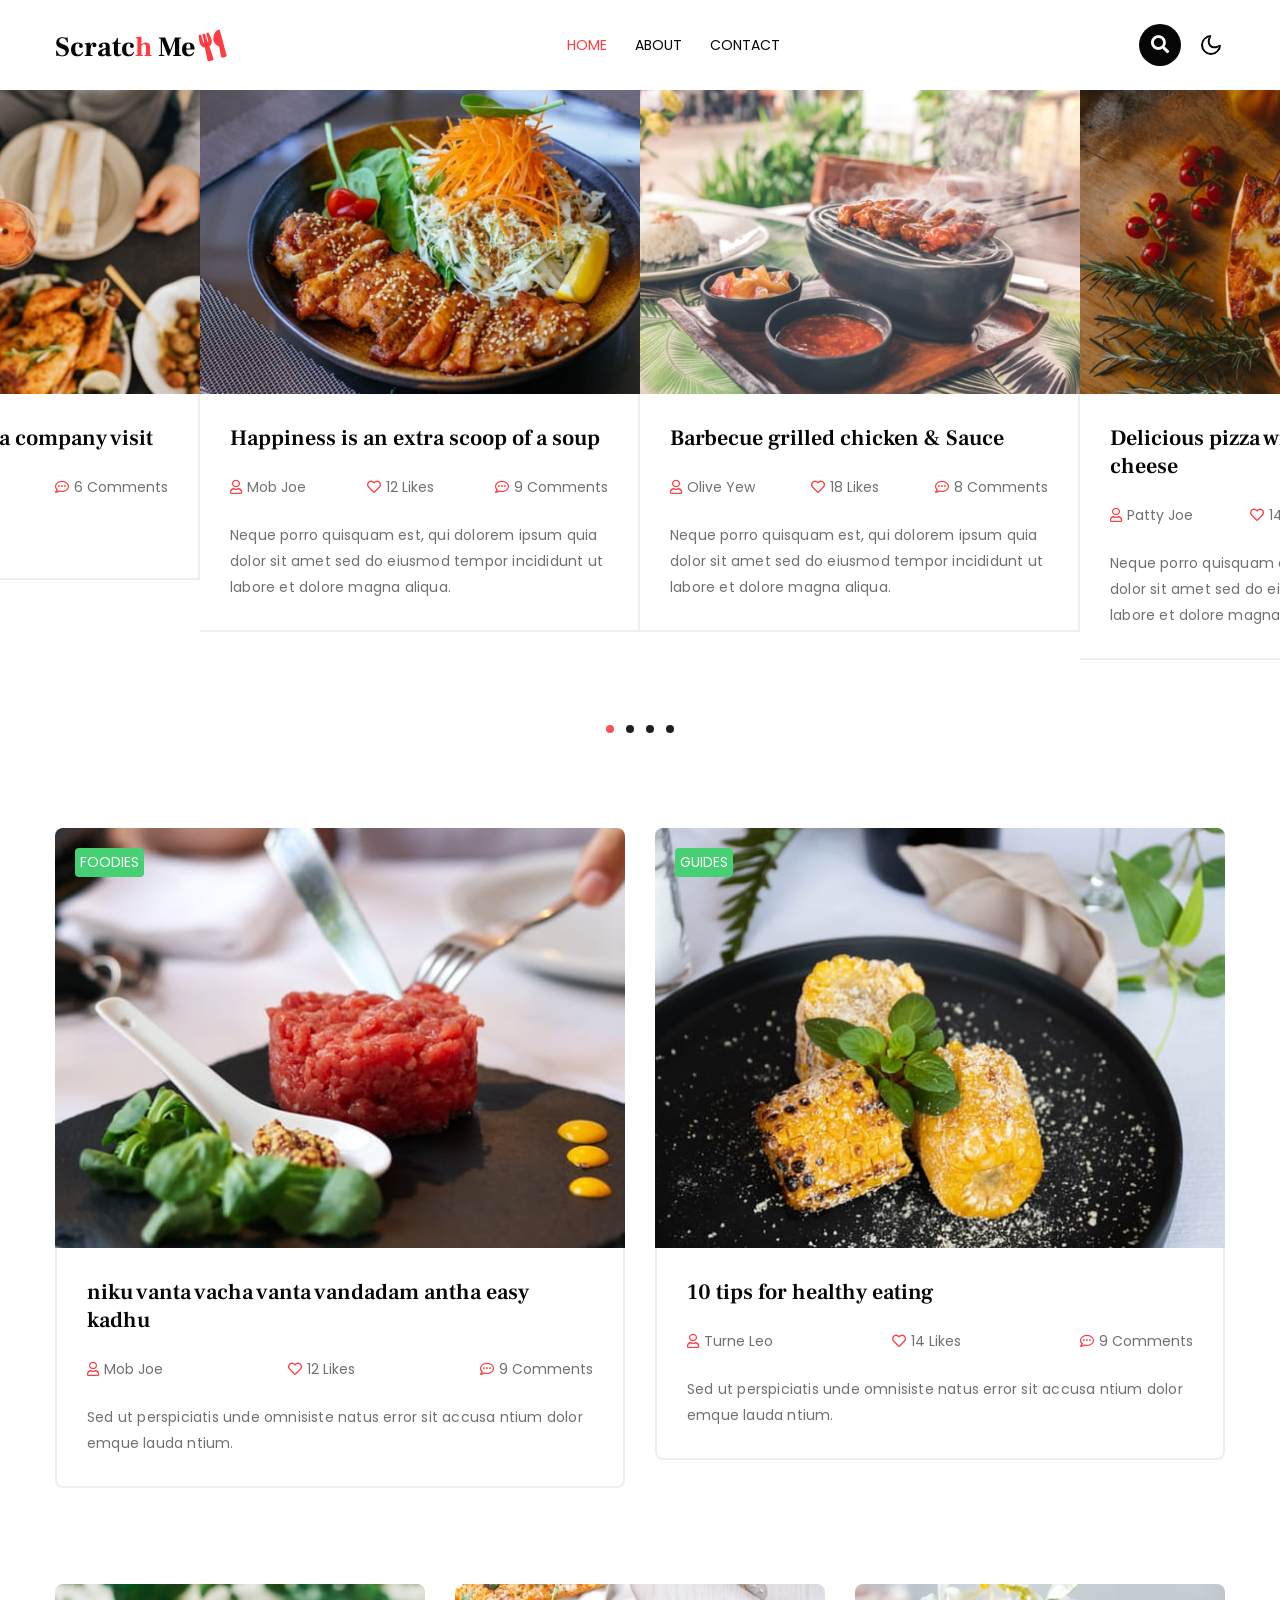
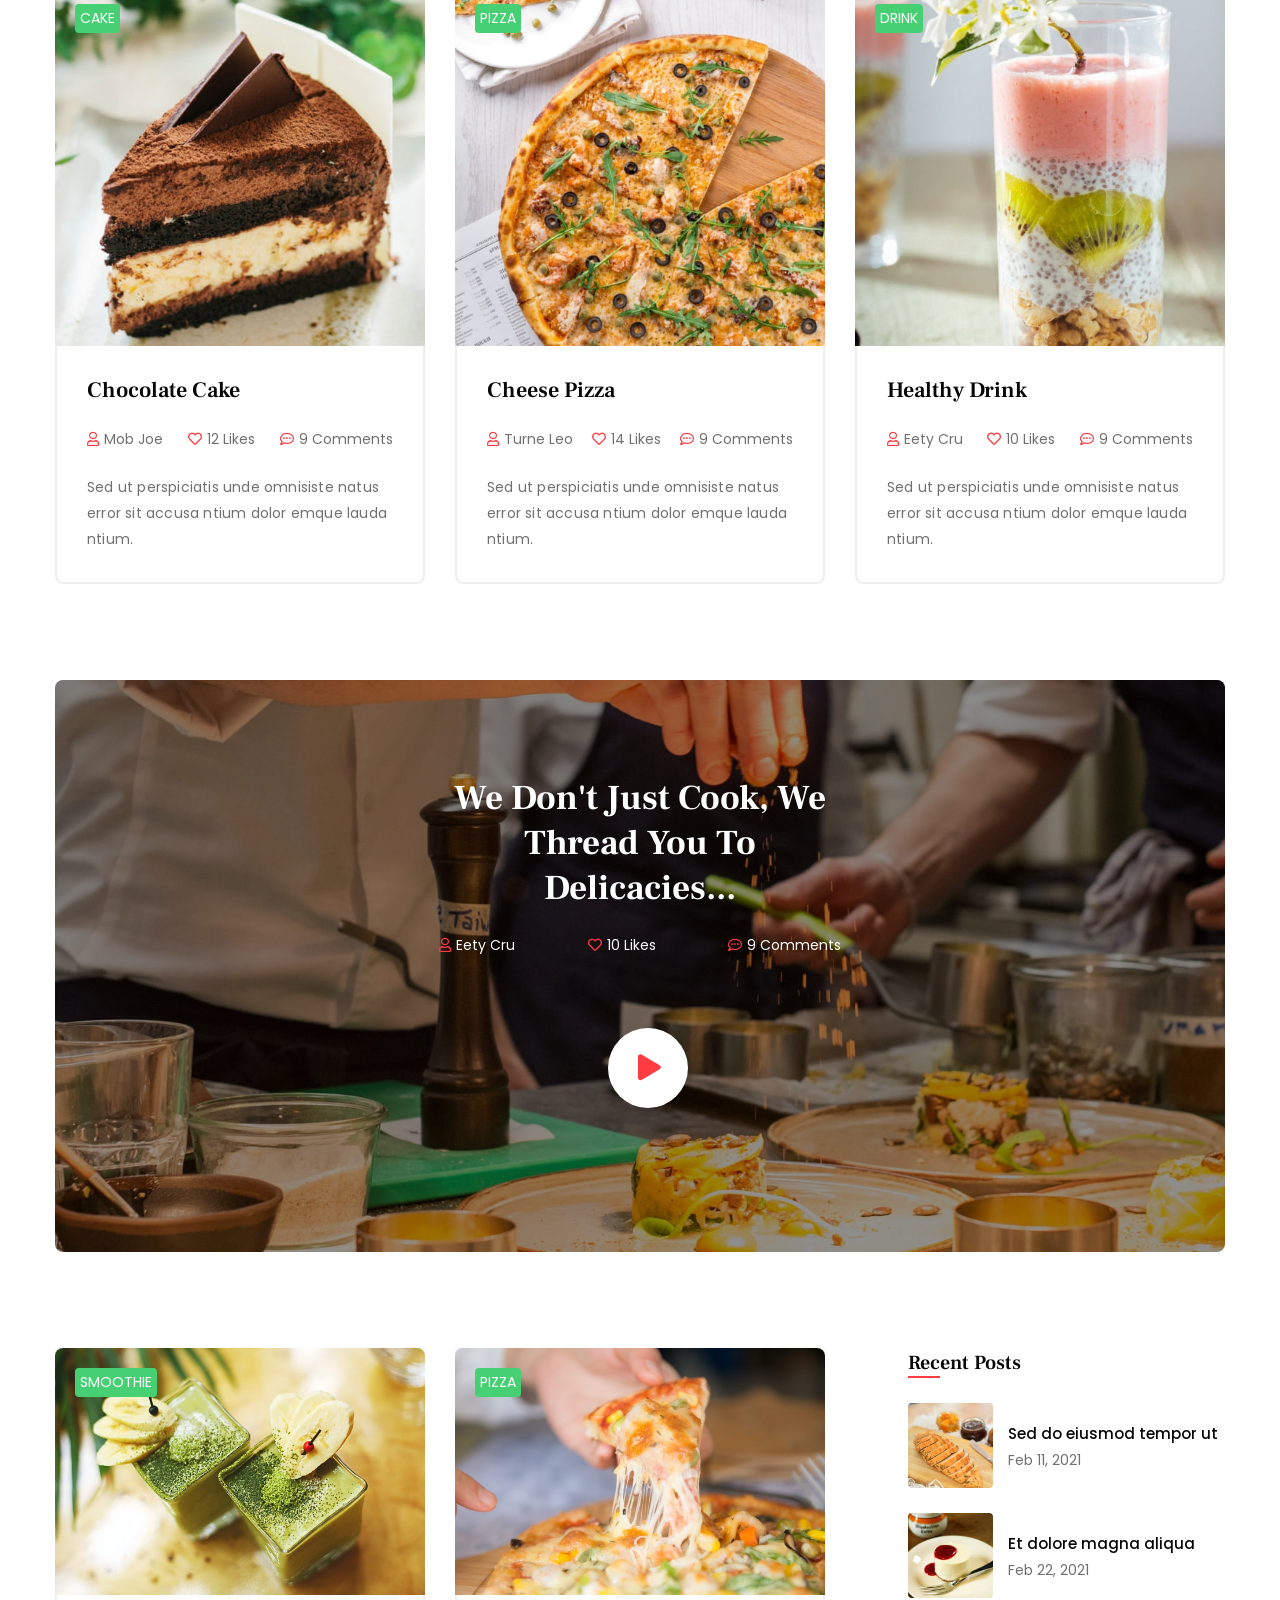
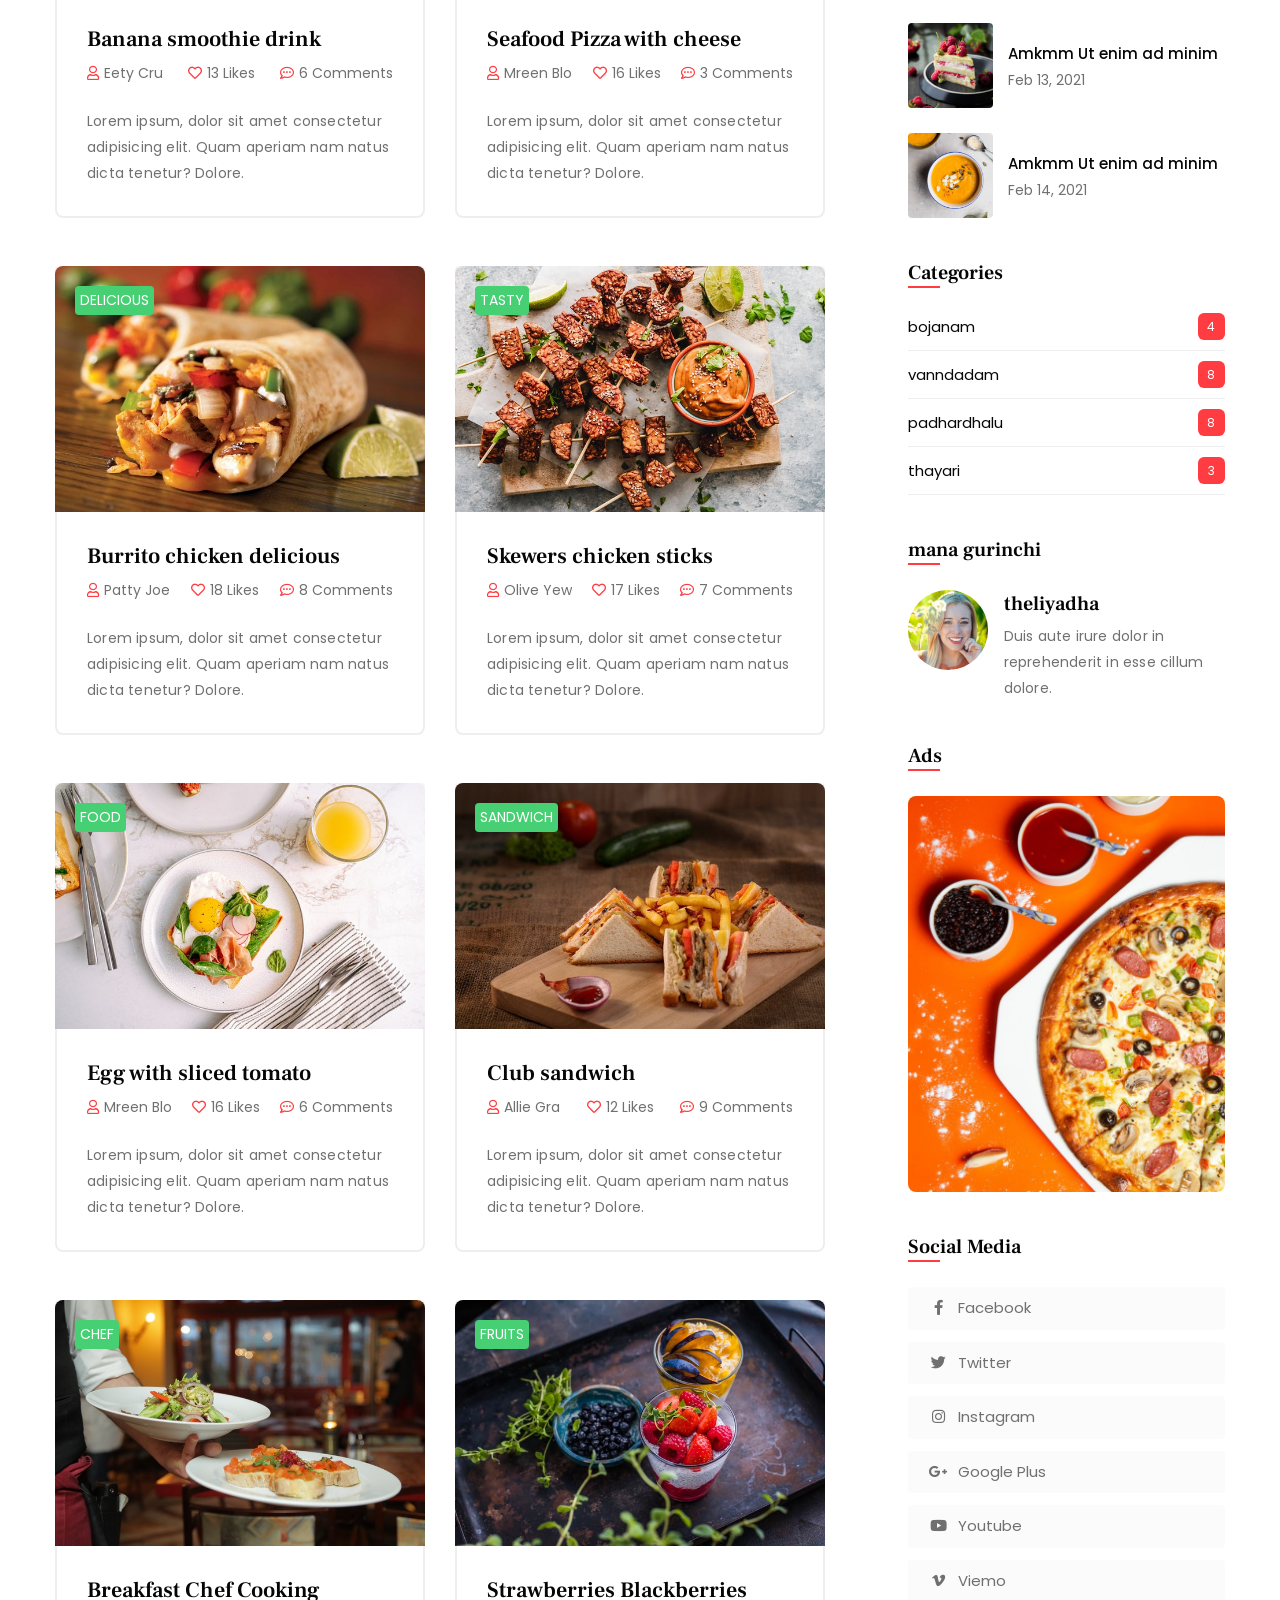
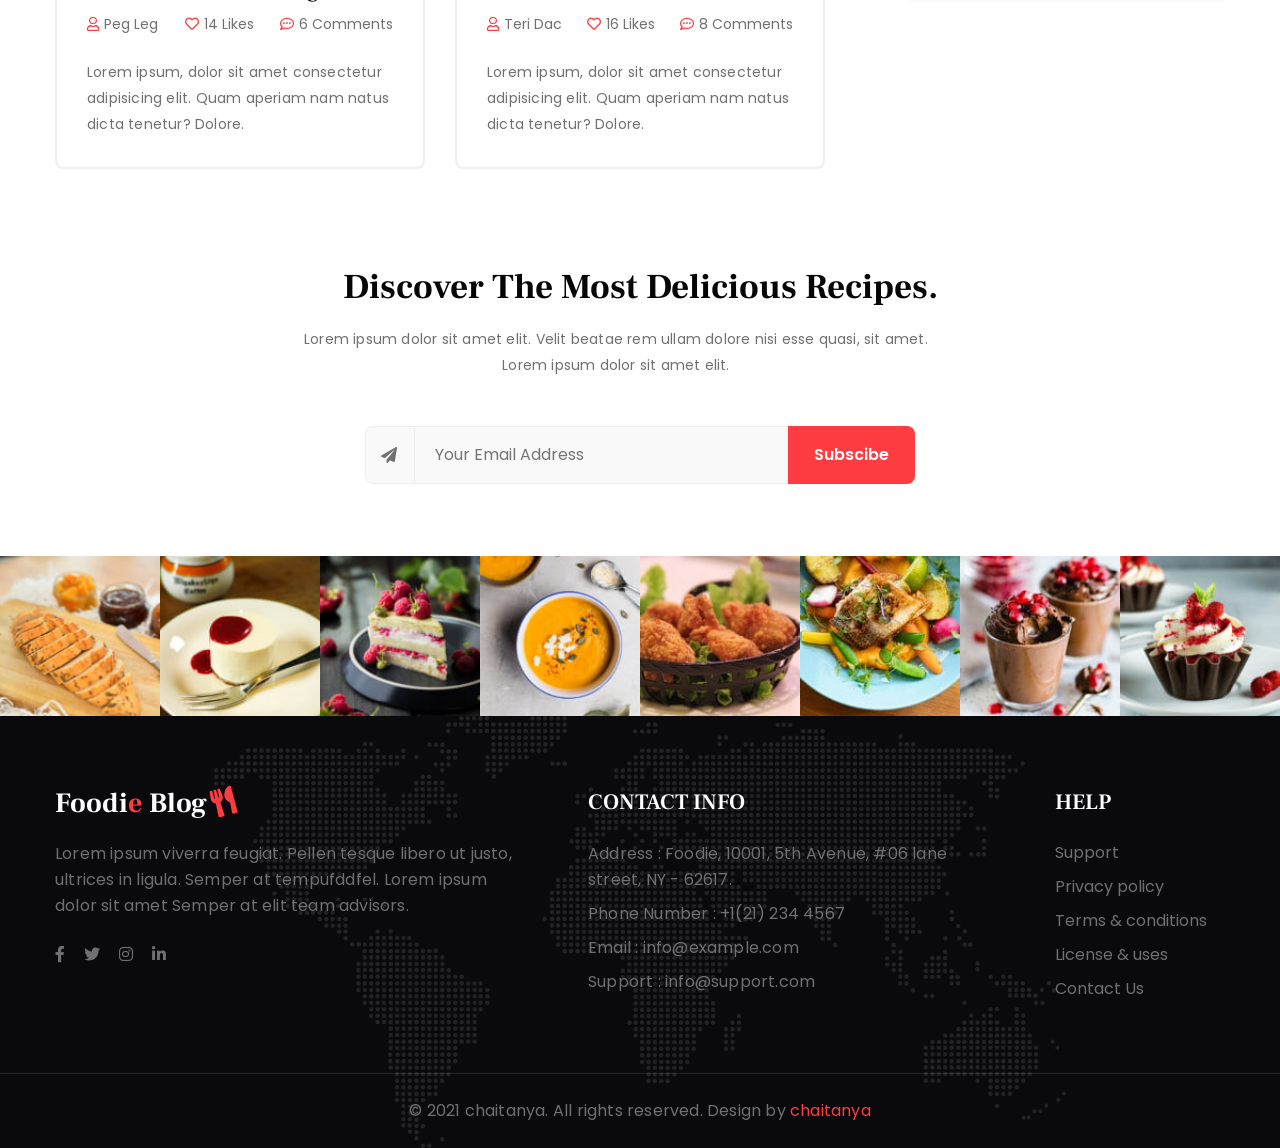
==== Foodie-Blog-Starter/index.html @ c711f354 "commit message" ====
<!doctype html>
<html lang="en">

<head>
    <!-- Required meta tags -->
    <meta charset="utf-8">
    <meta name="viewport" content="width=device-width, initial-scale=1, shrink-to-fit=no">
    <title>Chaitanya</title>
    <!-- google-fonts -->
    <link href="//fonts.googleapis.com/css2?family=Frank+Ruhl+Libre:wght@300;400;500;700;900&display=swap"
        rel="stylesheet">
    <link
        href="//fonts.googleapis.com/css2?family=Poppins:ital,wght@0,100;0,200;0,300;0,400;0,500;0,600;0,700;0,800;0,900;1,100;1,200;1,300;1,400;1,500;1,600;1,700;1,800;1,900&display=swap"
        rel="stylesheet">
    <!-- //google-fonts -->
    <!-- Template CSS Style link -->
    <link rel="stylesheet" href="assets/css/style-starter.css">
</head>

<body>
    <!--header-->
    <header id="site-header" class="fixed-top">
        <div class="container">
            <nav class="navbar navbar-expand-lg stroke">
                <h1>
                    <a class="navbar-brand" href="index.html">
                        Scratc<span>h</span> Me<i class="fas fa-utensils"></i>
                    </a>
                </h1>
                <!-- if logo is image enable this   
    <a class="navbar-brand" href="#index.html">
        <img src="image-path" alt="Your logo" title="Your logo" style="height:35px;" />
    </a> -->
                <button class="navbar-toggler  collapsed bg-gradient" type="button" data-toggle="collapse"
                    data-target="#navbarTogglerDemo02" aria-controls="navbarTogglerDemo02" aria-expanded="false"
                    aria-label="Toggle navigation">
                    <span class="navbar-toggler-icon fa icon-expand fa-bars"></span>
                    <span class="navbar-toggler-icon fa icon-close fa-times"></span>
                </button>

                <div class="collapse navbar-collapse" id="navbarTogglerDemo02">
                    <ul class="navbar-nav mx-lg-auto">
                        <li class="nav-item active">
                            <a class="nav-link" href="index.html">Home <span class="sr-only">(current)</span></a>
                        </li>
                        <li class="nav-item">
                            <a class="nav-link" href="about.html">About</a>
                        </li>
                        <li class="nav-item">
                            <a class="nav-link" href="contact.html">Contact</a>
                        </li>
                    </ul>
                </div>
                <!-- search button -->
                <div class="search-right ml-lg-3">
                    <div class="search-container">
                        <form action="/search" method="get">
                            <input class="search expandright" id="searchright" type="search" name="q"
                                placeholder="Search">
                            <label class="button searchbutton" for="searchright"><i class="fas fa-search"></i></label>
                        </form>
                    </div>
                </div>
                <!-- //search button -->
                <!-- toggle switch for light and dark theme -->
                <div class="cont-ser-position">
                    <nav class="navigation">
                        <div class="theme-switch-wrapper">
                            <label class="theme-switch" for="checkbox">
                                <input type="checkbox" id="checkbox">
                                <div class="mode-container">
                                    <i class="gg-sun"></i>
                                    <i class="gg-moon"></i>
                                </div>
                            </label>
                        </div>
                    </nav>
                </div>
                <!-- //toggle switch for light and dark theme -->
            </nav>
        </div>
    </header>
    <!--//header-->

    <!-- banner blog section -->
    <section class="w3l-banner-blog py-5">
        <div class="w3l-main-blog py-4">
            <div class="owl-blog owl-carousel owl-theme">
                <div class="item">
                    <div class="news-img position-relative">
                        <a href="blog-single.html"><img src="assets/images/banner-blog1.jpg" class="img-fluid img-responsive"
                                alt="news image"></a>
                        <div class="title-wrap">
                            <h4 class="title"><a href="blog-single.html">Happiness is an extra scoop of a soup</a></h4>
                            <ul class="admin-list mt-2 mb-4">
                                <li><a href="#blog"><i class="far fa-user"></i>Mob Joe
                                    </a></li>
                                <li><a href="#blog"><i class="far fa-heart"></i>12 Likes</a></li>
                                <li><a href="#blog"><i class="far fa-comment-dots"></i>9 Comments</a>
                                </li>
                            </ul>
                            <p>Neque porro quisquam est, qui dolorem ipsum quia dolor sit amet sed do eiusmod tempor
                                incididunt ut labore et dolore magna aliqua.</p>
                        </div>
                    </div>
                </div>
                <div class="item">
                    <div class="news-img">
                        <a href="blog-single.html"><img src="assets/images/banner-blog2.jpg" class="img-fluid img-responsive"
                                alt="news image"></a>
                        <div class="title-wrap">
                            <h4 class="title"><a href="blog-single.html">Barbecue grilled chicken & Sauce</a></h4>
                            <ul class="admin-list mt-2 mb-4">
                                <li><a href="#blog"><i class="far fa-user"></i>Olive Yew
                                    </a></li>
                                <li><a href="#blog"><i class="far fa-heart"></i>18 Likes</a></li>
                                <li><a href="#blog"><i class="far fa-comment-dots"></i>8 Comments</a>
                                </li>
                            </ul>
                            <p>Neque porro quisquam est, qui dolorem ipsum quia dolor sit amet sed do eiusmod tempor
                                incididunt ut labore et dolore magna aliqua.</p>
                        </div>
                    </div>
                </div>
                <div class="item">
                    <div class="news-img">
                        <a href="blog-single.html"><img src="assets/images/banner-blog3.jpg" class="img-fluid img-responsive"
                                alt="news image"></a>
                        <div class="title-wrap">
                            <h4 class="title"><a href="blog-single.html">Delicious pizza with mozzarella cheese</a></h4>
                            <ul class="admin-list mt-2 mb-4">
                                <li><a href="#blog"><i class="far fa-user"></i>Patty Joe
                                    </a></li>
                                <li><a href="#blog"><i class="far fa-heart"></i>14 Likes</a></li>
                                <li><a href="#blog"><i class="far fa-comment-dots"></i>5 Comments</a>
                                </li>
                            </ul>
                            <p>Neque porro quisquam est, qui dolorem ipsum quia dolor sit amet sed do eiusmod tempor
                                incididunt ut labore et dolore magna aliqua.</p>
                        </div>
                    </div>
                </div>
                <div class="item">
                    <div class="news-img">
                        <a href="blog-single.html"><img src="assets/images/banner-blog6.jpg" class="img-fluid img-responsive"
                                alt="news image"></a>
                        <div class="title-wrap">
                            <h4 class="title"><a href="blog-single.html">How to make a quick and easy breakfast?</a></h4>
                            <ul class="admin-list mt-2 mb-4">
                                <li><a href="#blog"><i class="far fa-user"></i>Mreen Blo
                                    </a></li>
                                <li><a href="#blog"><i class="far fa-heart"></i>13 Likes</a></li>
                                <li><a href="#blog"><i class="far fa-comment-dots"></i>6 Comments</a>
                                </li>
                            </ul>
                            <p>Neque porro quisquam est, qui dolorem ipsum quia dolor sit amet sed do eiusmod tempor
                                incididunt ut labore et dolore magna aliqua.</p>
                        </div>
                    </div>
                </div>
                <div class="item">
                    <div class="news-img">
                        <a href="blog-single.html"><img src="assets/images/banner-blog5.jpg" class="img-fluid img-responsive"
                                alt="news image"></a>
                        <div class="title-wrap">
                            <h4 class="title"><a href="blog-single.html">Breakfast with Bun & White cream</a></h4>
                            <ul class="admin-list mt-2 mb-4">
                                <li><a href="#blog"><i class="far fa-user"></i>Allie Gra
                                    </a></li>
                                <li><a href="#blog"><i class="far fa-heart"></i>14 Likes</a></li>
                                <li><a href="#blog"><i class="far fa-comment-dots"></i>7 Comments</a>
                                </li>
                            </ul>
                            <p>Neque porro quisquam est, qui dolorem ipsum quia dolor sit amet sed do eiusmod tempor
                                incididunt ut labore et dolore magna aliqua.</p>
                        </div>
                    </div>
                </div>
                <div class="item">
                    <div class="news-img">
                        <a href="blog-single.html"><img src="assets/images/banner-blog8.jpg" class="img-fluid img-responsive"
                                alt="news image"></a>
                        <div class="title-wrap">
                            <h4 class="title"><a href="blog-single.html">12 must-eat breakfast egg sandwiches</a></h4>
                            <ul class="admin-list mt-2 mb-4">
                                <li><a href="#blog"><i class="far fa-user"></i>Peg Leg
                                    </a></li>
                                <li><a href="#blog"><i class="far fa-heart"></i>16 Likes</a></li>
                                <li><a href="#blog"><i class="far fa-comment-dots"></i>8 Comments</a>
                                </li>
                            </ul>
                            <p>this is the fanntastic from eluru</p>
                        </div>
                    </div>
                </div>
                <div class="item">
                    <div class="news-img">
                        <a href="blog-single.html"><img src="assets/images/banner-blog4.jpg" class="img-fluid img-responsive"
                                alt="news image"></a>
                        <div class="title-wrap">
                            <h4 class="title"><a href="blog-single.html">The plate of rice & cooked meat</a></h4>
                            <ul class="admin-list mt-2 mb-4">
                                <li><a href="#blog"><i class="far fa-user"></i>Teri Dac
                                    </a></li>
                                <li><a href="#blog"><i class="far fa-heart"></i>14 Likes</a></li>
                                <li><a href="#blog"><i class="far fa-comment-dots"></i>4 Comments</a>
                                </li>
                            </ul>
                            <p>his is the fanntastic from eluru brathikey vunava ra</p>
                        </div>
                    </div>
                </div>
                <div class="item">
                    <div class="news-img">
                        <a href="blog-single.html"><img src="assets/images/banner-blog7.jpg" class="img-fluid img-responsive"
                                alt="news image"></a>
                        <div class="title-wrap">
                            <h4 class="title"><a href="blog-single.html">Best foods to take for a company visit</a></h4>
                            <ul class="admin-list mt-2 mb-4">
                                <li><a href="#blog"><i class="far fa-user"></i>Aida Bue
                                    </a></li>
                                <li><a href="#blog"><i class="far fa-heart"></i>10 Likes</a></li>
                                <li><a href="#blog"><i class="far fa-comment-dots"></i>6 Comments</a>
                                </li>
                            </ul>
                            <p>naku doubtey</p>
                        </div>
                    </div>
                </div>
            </div>
        </div>
    </section>
    <!-- //banner blog section -->

    <!-- 2 col section -->
    <section class="w3l-blog-sec py-5">
        <div class="container py-md-5 py-4">
            <div class="row justify-content-center">
                <div class="col-md-6">
                    <div class="blog-info">
                        <div class="position-relative">
                            <a href="#blog">
                                <img class="img-fluid" src="assets/images/banner-b1.jpg" alt="blog-image">
                            </a>
                            <a href="blog-single.html" class="category-style">Foodies</a>
                        </div>
                        <div class="title-wrap title-wrap-2">
                            <h4 class="title"><a href="#blog">niku vanta vacha vanta vandadam antha easy kadhu</a></h4>
                            <ul class="admin-list mt-2 mb-4">
                                <li><a href="#blog"><i class="far fa-user"></i>Mob Joe
                                    </a></li>
                                <li><a href="#blog"><i class="far fa-heart"></i>12 Likes</a></li>
                                <li><a href="#blog"><i class="far fa-comment-dots"></i>9 Comments</a>
                                </li>
                            </ul>
                            <p>Sed ut perspiciatis unde omnisiste natus error sit accusa ntium dolor emque
                                lauda ntium.</p>
                        </div>
                    </div>
                </div>
                <div class="col-md-6 mt-md-0 mt-4">
                    <div class="blog-info">
                        <div class="position-relative">
                            <a href="#blog">
                                <img class="img-fluid" src="assets/images/banner-b2.jpg" alt="blog-image">
                            </a>
                            <a href="blog-single.html" class="category-style">Guides</a>
                        </div>
                        <div class="title-wrap title-wrap-2">
                            <h4 class="title"><a href="#blog">10 tips for healthy eating</a></h4>
                            <ul class="admin-list mt-2 mb-4">
                                <li><a href="#blog"><i class="far fa-user"></i>Turne Leo
                                    </a></li>
                                <li><a href="#blog"><i class="far fa-heart"></i>14 Likes</a></li>
                                <li><a href="#blog"><i class="far fa-comment-dots"></i>9 Comments</a>
                                </li>
                            </ul>
                            <p>Sed ut perspiciatis unde omnisiste natus error sit accusa ntium dolor emque
                                lauda ntium.</p>
                        </div>
                    </div>
                </div>
            </div>
        </div>
    </section>
    <!-- //2 col section -->

    <!-- 3 col section -->
    <section class="w3l-blog-sec">
        <div class="container">
            <div class="row justify-content-center">
                <div class="col-xl-4 col-md-6">
                    <div class="blog-info">
                        <div class="position-relative">
                            <a href="#blog">
                                <img class="img-fluid" src="assets/images/banner-bo1.jpg" alt="blog-image">
                            </a>
                            <a href="blog-single.html" class="category-style">Cake</a>
                        </div>
                        <div class="title-wrap title-wrap-2">
                            <h4 class="title"><a href="#blog">Chocolate Cake</a></h4>
                            <ul class="admin-list mt-2 mb-4">
                                <li><a href="#blog"><i class="far fa-user"></i>Mob Joe
                                    </a></li>
                                <li><a href="#blog"><i class="far fa-heart"></i>12 Likes</a></li>
                                <li><a href="#blog"><i class="far fa-comment-dots"></i>9 Comments</a>
                                </li>
                            </ul>
                            <p>Sed ut perspiciatis unde omnisiste natus error sit accusa ntium dolor emque
                                lauda ntium.</p>
                        </div>
                    </div>
                </div>
                <div class="col-xl-4 col-md-6 mt-md-0 mt-4">
                    <div class="blog-info">
                        <div class="position-relative">
                            <a href="#blog">
                                <img class="img-fluid" src="assets/images/banner-bo2.jpg" alt="blog-image">
                            </a>
                            <a href="blog-single.html" class="category-style">Pizza</a>
                        </div>
                        <div class="title-wrap title-wrap-2">
                            <h4 class="title"><a href="#blog">Cheese Pizza</a></h4>
                            <ul class="admin-list mt-2 mb-4">
                                <li><a href="#blog"><i class="far fa-user"></i>Turne Leo
                                    </a></li>
                                <li><a href="#blog"><i class="far fa-heart"></i>14 Likes</a></li>
                                <li><a href="#blog"><i class="far fa-comment-dots"></i>9 Comments</a>
                                </li>
                            </ul>
                            <p>Sed ut perspiciatis unde omnisiste natus error sit accusa ntium dolor emque
                                lauda ntium.</p>
                        </div>
                    </div>
                </div>
                <div class="col-xl-4 col-md-6 mt-xl-0 mt-lg-5 mt-4">
                    <div class="blog-info">
                        <div class="position-relative">
                            <a href="#blog">
                                <img class="img-fluid" src="assets/images/banner-bo3.jpg" alt="blog-image">
                            </a>
                            <a href="blog-single.html" class="category-style">Drink</a>
                        </div>
                        <div class="title-wrap title-wrap-2">
                            <h4 class="title"><a href="#blog">Healthy Drink</a> </h4>
                            <ul class="admin-list mt-2 mb-4">
                                <li><a href="#blog"><i class="far fa-user"></i>Eety Cru
                                    </a></li>
                                <li><a href="#blog"><i class="far fa-heart"></i>10 Likes</a></li>
                                <li><a href="#blog"><i class="far fa-comment-dots"></i>9 Comments</a>
                                </li>
                            </ul>
                            <p>Sed ut perspiciatis unde omnisiste natus error sit accusa ntium dolor emque
                                lauda ntium.</p>
                        </div>
                    </div>
                </div>
            </div>
        </div>
    </section>
    <!-- //3 col section -->

    <!-- bg with video icon -->
    <section class="w3l-covers-14 pt-5">
        <div class="container pt-md-5 pt-4">
            <div class="blog-play-w3 text-center py-5">
                <div class="mx-auto py-5 px-4" style="max-width:450px;">
                    <h3 class="title-style text-white">We don't just cook, we thread you to delicacies...</h3>
                    <ul class="admin-list mt-4 mb-4">
                        <li><a href="#blog" class="text-white"><i class="far fa-user"></i>Eety Cru
                            </a></li>
                        <li><a href="#blog" class="text-white"><i class="far fa-heart"></i>10 Likes</a></li>
                        <li><a href="#blog" class="text-white"><i class="far fa-comment-dots"></i>9
                                Comments</a>
                        </li>
                    </ul>
                    <div class="video-section mt-5 pt-4 pb-5">
                        <!--//video-->
                        <a href="#small-dialog" class="popup-with-zoom-anim play-view text-center pl-3">
                            <span class="video-play-icon">
                                <span class="fas fa-play"></span>
                            </span>
                        </a>
                        <!-- dialog itself, mfp-hide class is required to make dialog hidden -->
                        <div id="small-dialog" class="zoom-anim-dialog mfp-hide">
                            <iframe src="https://player.vimeo.com/video/192089758" frameborder="0"
                                allow="autoplay; fullscreen" allowfullscreen></iframe>
                        </div>
                        <!--//video-->
                    </div>
                </div>
            </div>
        </div>
    </section>
    <!-- //bg with video icon -->

    <!-- blog page -->
    <section class="w3l-text-11 py-5">
        <div class="container py-md-5 py-4">
            <div class="row">
                <div class="col-lg-8 text11-content">
                    <div class="row">
                        <div class="col-sm-6 card">
                            <div class="card-header p-0 position-relative border-0">
                                <a href="#blog">
                                    <img class="card-img-bottom d-block radius-image" src="assets/images/blog1.jpg"
                                        alt="Card image cap">
                                </a>
                                <a href="blog-single.html" class="category-style">Smoothie</a>
                            </div>
                            <div class="title-wrap title-wrap-2">
                                <h4 class="title"><a href="#blog">Banana smoothie drink</a></h4>
                                <ul class="admin-list mt-2 mb-4">
                                    <li><a href="#blog"><i class="far fa-user"></i>Eety Cru
                                        </a></li>
                                    <li><a href="#blog"><i class="far fa-heart"></i>13 Likes</a></li>
                                    <li><a href="#blog"><i class="far fa-comment-dots"></i>6 Comments</a>
                                    </li>
                                </ul>
                                <p>Lorem ipsum, dolor sit amet consectetur adipisicing elit. Quam aperiam nam natus
                                    dicta tenetur? Dolore.
                                </p>
                            </div>
                        </div>
                        <div class="col-sm-6 card mt-sm-0 mt-4">
                            <div class="card-header p-0 position-relative border-0">
                                <a href="#blog">
                                    <img class="card-img-bottom d-block radius-image" src="assets/images/blog2.jpg"
                                        alt="Card image cap">
                                </a>
                                <a href="blog-single.html" class="category-style">Pizza</a>
                            </div>
                            <div class="title-wrap title-wrap-2">
                                <h4 class="title"><a href="#blog">Seafood Pizza with cheese</a></h4>
                                <ul class="admin-list mt-2 mb-4">
                                    <li><a href="#blog"><i class="far fa-user"></i>Mreen Blo
                                        </a></li>
                                    <li><a href="#blog"><i class="far fa-heart"></i>16 Likes</a></li>
                                    <li><a href="#blog"><i class="far fa-comment-dots"></i>3 Comments</a>
                                    </li>
                                </ul>
                                <p>Lorem ipsum, dolor sit amet consectetur adipisicing elit. Quam aperiam nam natus
                                    dicta tenetur? Dolore.
                                </p>
                            </div>
                        </div>
                        <div class="col-sm-6 card mt-lg-5 mt-4">
                            <div class="card-header p-0 position-relative border-0">
                                <a href="#blog">
                                    <img class="card-img-bottom d-block radius-image" src="assets/images/blog3.jpg"
                                        alt="Card image cap">
                                </a>
                                <a href="blog-single.html" class="category-style">Delicious</a>
                            </div>
                            <div class="title-wrap title-wrap-2">
                                <h4 class="title"><a href="#blog">Burrito chicken delicious </a></h4>
                                <ul class="admin-list mt-2 mb-4">
                                    <li><a href="#blog"><i class="far fa-user"></i>Patty Joe
                                        </a></li>
                                    <li><a href="#blog"><i class="far fa-heart"></i>18 Likes</a></li>
                                    <li><a href="#blog"><i class="far fa-comment-dots"></i>8 Comments</a>
                                    </li>
                                </ul>
                                <p>Lorem ipsum, dolor sit amet consectetur adipisicing elit. Quam aperiam nam natus
                                    dicta tenetur? Dolore.
                                </p>
                            </div>
                        </div>
                        <div class="col-sm-6 card mt-lg-5 mt-4">
                            <div class="card-header p-0 position-relative border-0">
                                <a href="#blog">
                                    <img class="card-img-bottom d-block radius-image" src="assets/images/blog4.jpg"
                                        alt="Card image cap">
                                </a>
                                <a href="blog-single.html" class="category-style">Tasty</a>
                            </div>
                            <div class="title-wrap title-wrap-2">
                                <h4 class="title"><a href="#blog">Skewers chicken sticks</a></h4>
                                <ul class="admin-list mt-2 mb-4">
                                    <li><a href="#blog"><i class="far fa-user"></i>Olive Yew
                                        </a></li>
                                    <li><a href="#blog"><i class="far fa-heart"></i>17 Likes</a></li>
                                    <li><a href="#blog"><i class="far fa-comment-dots"></i>7 Comments</a>
                                    </li>
                                </ul>
                                <p>Lorem ipsum, dolor sit amet consectetur adipisicing elit. Quam aperiam nam natus
                                    dicta tenetur? Dolore.
                                </p>
                            </div>
                        </div>
                        <div class="col-sm-6 card mt-lg-5 mt-4">
                            <div class="card-header p-0 position-relative border-0">
                                <a href="#blog">
                                    <img class="card-img-bottom d-block radius-image" src="assets/images/blog5.jpg"
                                        alt="Card image cap">
                                </a>
                                <a href="blog-single.html" class="category-style">Food</a>
                            </div>
                            <div class="title-wrap title-wrap-2">
                                <h4 class="title"><a href="#blog">Egg with sliced tomato</a></h4>
                                <ul class="admin-list mt-2 mb-4">
                                    <li><a href="#blog"><i class="far fa-user"></i>Mreen Blo
                                        </a></li>
                                    <li><a href="#blog"><i class="far fa-heart"></i>16 Likes</a></li>
                                    <li><a href="#blog"><i class="far fa-comment-dots"></i>6 Comments</a>
                                    </li>
                                </ul>
                                <p>Lorem ipsum, dolor sit amet consectetur adipisicing elit. Quam aperiam nam natus
                                    dicta tenetur? Dolore.
                                </p>
                            </div>
                        </div>
                        <div class="col-sm-6 card mt-lg-5 mt-4">
                            <div class="card-header p-0 position-relative border-0">
                                <a href="#blog">
                                    <img class="card-img-bottom d-block radius-image" src="assets/images/blog6.jpg"
                                        alt="Card image cap">
                                </a>
                                <a href="blog-single.html" class="category-style">Sandwich</a>
                            </div>
                            <div class="title-wrap title-wrap-2">
                                <h4 class="title"><a href="#blog">Club sandwich </a></h4>
                                <ul class="admin-list mt-2 mb-4">
                                    <li><a href="#blog"><i class="far fa-user"></i>Allie Gra
                                        </a></li>
                                    <li><a href="#blog"><i class="far fa-heart"></i>12 Likes</a></li>
                                    <li><a href="#blog"><i class="far fa-comment-dots"></i>9 Comments</a>
                                    </li>
                                </ul>
                                <p>Lorem ipsum, dolor sit amet consectetur adipisicing elit. Quam aperiam nam natus
                                    dicta tenetur? Dolore.
                                </p>
                            </div>
                        </div>
                        <div class="col-sm-6 card mt-lg-5 mt-4">
                            <div class="card-header p-0 position-relative border-0">
                                <a href="#blog">
                                    <img class="card-img-bottom d-block radius-image" src="assets/images/blog7.jpg"
                                        alt="Card image cap">
                                </a>
                                <a href="blog-single.html" class="category-style">Chef</a>
                            </div>
                            <div class="title-wrap title-wrap-2">
                                <h4 class="title"><a href="#blog">Breakfast Chef Cooking</a></h4>
                                <ul class="admin-list mt-2 mb-4">
                                    <li><a href="#blog"><i class="far fa-user"></i>Peg Leg
                                        </a></li>
                                    <li><a href="#blog"><i class="far fa-heart"></i>14 Likes</a></li>
                                    <li><a href="#blog"><i class="far fa-comment-dots"></i>6 Comments</a>
                                    </li>
                                </ul>
                                <p>Lorem ipsum, dolor sit amet consectetur adipisicing elit. Quam aperiam nam natus
                                    dicta tenetur? Dolore.
                                </p>
                            </div>
                        </div>
                        <div class="col-sm-6 card mt-lg-5 mt-4">
                            <div class="card-header p-0 position-relative border-0">
                                <a href="#blog">
                                    <img class="card-img-bottom d-block radius-image" src="assets/images/blog8.jpg"
                                        alt="Card image cap">
                                </a>
                                <a href="blog-single.html" class="category-style">Fruits</a>
                            </div>
                            <div class="title-wrap title-wrap-2">
                                <h4 class="title"><a href="#blog">Strawberries Blackberries</a></h4>
                                <ul class="admin-list mt-2 mb-4">
                                    <li><a href="#blog"><i class="far fa-user"></i>Teri Dac
                                        </a></li>
                                    <li><a href="#blog"><i class="far fa-heart"></i>16 Likes</a></li>
                                    <li><a href="#blog"><i class="far fa-comment-dots"></i>8 Comments</a>
                                    </li>
                                </ul>
                                <p>Lorem ipsum, dolor sit amet consectetur adipisicing elit. Quam aperiam nam natus
                                    dicta tenetur? Dolore.
                                </p>
                            </div>
                        </div>
                    </div>
                </div>
                <div class="sidebar-side col-lg-4 pl-lg-5 mt-lg-0 mt-5">
                    <aside class="sidebar">
                        <!-- Popular Post Widget-->
                        <div class="sidebar-widget popular-posts">
                            <div class="sidebar-title">
                                <h4>Recent Posts</h4>
                            </div>
                            <article class="post">
                                <img src="assets/images/blog-s1.jpg" alt="">
                                <div class="text">
                                    <a href="#blog">Sed do eiusmod tempor ut </a>
                                    <div class="post-info">Feb 11, 2021</div>
                                </div>
                            </article>

                            <article class="post">
                                <img src="assets/images/blog-s2.jpg" alt="">
                                <div class="text">
                                    <a href="#blog">Et dolore magna aliqua </a>
                                    <div class="post-info">Feb 22, 2021</div>
                                </div>

                            </article>

                            <article class="post">
                                <img src="assets/images/blog-s3.jpg" alt="">
                                <div class="text"><a href="#blog">Amkmm Ut enim ad minim</a>
                                    <div class="post-info">Feb 13, 2021</div>
                                </div>
                            </article>

                            <article class="post">
                                <img src="assets/images/blog-s4.jpg" alt="">
                                <div class="text"><a href="#blog">Amkmm Ut enim ad minim</a>
                                    <div class="post-info">Feb 14, 2021</div>
                                </div>
                            </article>
                        </div>

                        <!-- Category Widget -->
                        <div class="sidebar-widget sidebar-blog-category">
                            <div class="sidebar-title">
                                <h4>Categories</h4>
                            </div>
                            <ul class="blog-cat">
                                <li><a href="#link">bojanam
                                        <label>4</label></a></li>
                                <li><a href="#link">vanndadam
                                        <label>8</label></a></li>
                                <li><a href="#link"> padhardhalu
                                        <label>8</label></a></li>
                                <li><a href="#link"> thayari
                                        <label>3</label></a></li>
                            </ul>
                        </div>

                        <!-- about Widget -->
                        <div class="sidebar-widget about-widget">
                            <div class="sidebar-title">
                                <h4>mana gurinchi</h4>
                            </div>
                            <div class="d-flex">
                                <div class="img-about-w3 mr-3">
                                    <img src="assets/images/testi1.jpg" alt="" class="img-fluid" />
                                </div>
                                <div class="right-ab-block">
                                    <h3>theliyadha</h3>
                                    <p>Duis aute irure dolor in reprehenderit in esse cillum dolore.</p>
                                </div>
                            </div>
                        </div>

                        <!-- ads Widget -->
                        <div class="sidebar-widget">
                            <div class="sidebar-title">
                                <h4>Ads</h4>
                            </div>
                            <div class="ads-img-ab">
                                <a href="#blog"><img src="assets/images/ads.jpg" class="img-fluid" alt="" /></a>
                            </div>
                        </div>
                        <!-- social media Widget-->
                        <div class="sidebar-widget social-style">
                            <div class="sidebar-title">
                                <h4>Social Media</h4>
                            </div>
                            <a href="#facebook"><i class="fab fa-facebook-f"></i>Facebook</a>
                            <a href="#twitter"><i class="fab fa-twitter"></i>Twitter</a>
                            <a href="#instagram"><i class="fab fa-instagram"></i>Instagram</a>
                            <a href="#googleplus"><i class="fab fa-google-plus-g"></i>Google Plus</a>
                            <a href="#youtube"><i class="fab fa-youtube"></i>Youtube</a>
                            <a href="#viemo"><i class="fab fa-vimeo-v"></i>Viemo</a>
                        </div>

                    </aside>
                </div>
            </div>
        </div>
    </section>
    <!-- //blog page -->

    <!-- subscribe section -->
    <section class="w3l-project pb-5" id="subscribe">
        <div class="container pb-4">
            <div class="bottom-info">
                <div class="header-section text-center">
                    <h3 class="title-style">Discover the most delicious recipes.</h3>
                    <p class="mt-3 pr-lg-5">Lorem ipsum dolor sit amet elit. Velit beatae
                        rem ullam dolore nisi esse quasi, sit amet. Lorem ipsum dolor sit
                        amet elit.</p>
                </div>
                <form action="#" class="subscribe mt-5" method="post">
                    <div class="input-group-text"><i class="fas fa-paper-plane"></i></div>
                    <input type="email" name="email" placeholder="Your Email Address" required="">
                    <button class="btn btn-style">Subscibe</button>
                </form>
            </div>
        </div>
    </section>
    <!-- //subscribe section -->

    <!-- instagram-feeds -->
    <div class="projects" id="special">
        <div class="projects-grids">
            <div class="istagram-feeds">
                <div class="projects-w3l-grid-info">
                    <a href="blog-single.html"><img src="assets/images/blog-s1.jpg" class="img-fluid" alt="" />
                        <div class="content-overlay"></div>
                        <div class="content-details fadeIn-top">
                            <span class="fab fa-instagram"></span>
                        </div>
                    </a>
                </div>
                <div class="projects-w3l-grid-info">
                    <a href="blog-single.html"><img src="assets/images/blog-s2.jpg" class="img-fluid" alt="" />
                        <div class="content-overlay"></div>
                        <div class="content-details fadeIn-top">
                            <span class="fab fa-instagram"></span>
                        </div>
                    </a>
                </div>
                <div class="projects-w3l-grid-info">
                    <a href="blog-single.html"><img src="assets/images/blog-s3.jpg" class="img-fluid" alt="" />
                        <div class="content-overlay"></div>
                        <div class="content-details fadeIn-top">
                            <span class="fab fa-instagram"></span>
                        </div>
                    </a>
                </div>
                <div class="projects-w3l-grid-info">
                    <a href="blog-single.html"><img src="assets/images/blog-s4.jpg" class="img-fluid" alt="" />
                        <div class="content-overlay"></div>
                        <div class="content-details fadeIn-top">
                            <span class="fab fa-instagram"></span>
                        </div>
                    </a>
                </div>
                <div class="projects-w3l-grid-info">
                    <a href="blog-single.html"><img src="assets/images/blog-s5.jpg" class="img-fluid" alt="" />
                        <div class="content-overlay"></div>
                        <div class="content-details fadeIn-top">
                            <span class="fab fa-instagram"></span>
                        </div>
                    </a>
                </div>
                <div class="projects-w3l-grid-info">
                    <a href="blog-single.html"><img src="assets/images/blog-s6.jpg" class="img-fluid" alt="" />
                        <div class="content-overlay"></div>
                        <div class="content-details fadeIn-top">
                            <span class="fab fa-instagram"></span>
                        </div>
                    </a>
                </div>
                <div class="projects-w3l-grid-info">
                    <a href="blog-single.html"><img src="assets/images/blog-s8.jpg" class="img-fluid" alt="" />
                        <div class="content-overlay"></div>
                        <div class="content-details fadeIn-top">
                            <span class="fab fa-instagram"></span>
                        </div>
                    </a>
                </div>
                <div class="projects-w3l-grid-info">
                    <a href="blog-single.html"><img src="assets/images/blog-s7.jpg" class="img-fluid" alt="" />
                        <div class="content-overlay"></div>
                        <div class="content-details fadeIn-top">
                            <span class="fab fa-instagram"></span>
                        </div>
                    </a>
                </div>
            </div>
        </div>
    </div>
    <!-- //instagram-feeds -->

    <!-- footer -->
    <footer class="w3l-footer-29-main">
        <div class="footer-29 py-5">
            <div class="container py-sm-4">
                <div class="row footer-top-29">
                    <div class="col-lg-5 col-md-6 footer-list-29 footer-1">
                        <h2 class="mb-4">
                            <a class="footer-logo" href="index.html">
                                Foodi<span>e</span> Blog<i class="fas fa-utensils"></i>
                            </a>
                        </h2>
                        <p>Lorem ipsum viverra feugiat. Pellen tesque libero ut justo, ultrices in ligula. Semper at
                            tempufddfel. Lorem ipsum dolor sit amet Semper at elit team advisors.</p>
                        <div class="main-social-footer-29 mt-md-4 mt-3">
                            <a href="#facebook" class="facebook"><i class="fab fa-facebook-f"></i></a>
                            <a href="#twitter" class="twitter"><i class="fab fa-twitter"></i></a>
                            <a href="#instagram" class="instagram"><i class="fab fa-instagram"></i></a>
                            <a href="#linkedin" class="linkedin"><i class="fab fa-linkedin-in"></i></a>
                        </div>
                    </div>

                    <div class="col-xl-5 col-lg-4 col-md-6 footer-list-29 footer-1 px-xl-5 mt-md-0 mt-5">
                        <h6 class="footer-title-29">Contact Info </h6>
                        <p class="mb-2">Address : Foodie, 10001, 5th Avenue, #06 lane street, NY - 62617.
                        </p>
                        <p class="mb-2">Phone Number : <a href="tel:+1(21) 234 4567">+1(21) 234 4567</a></p>
                        <p class="mb-2">Email : <a href="mailto:info@example.com">info@example.com</a></p>
                        <p>Support : <a href="mailto:info@support.com">info@support.com</a></p>
                    </div>

                    <div class="col-xl-2 col-lg-3 col-md-6 col-sm-5 col-6 footer-list-29 footer-2 mt-lg-0 mt-5">
                        <ul>
                            <h6 class="footer-title-29">Help</h6>
                            <li><a href="#support">Support</a></li>
                            <li><a href="#privacy">Privacy policy</a></li>
                            <li><a href="#terms">Terms & conditions</a></li>
                            <li><a href="#license">License & uses</a></li>
                            <li><a href="contact.html">Contact Us</a></li>
                        </ul>
                    </div>
                </div>
            </div>
        </div>
        <!-- copyright -->
        <section class="w3l-copyright text-center">
            <div class="container">
                <p class="copy-footer-29">© 2021 chaitanya. All rights reserved. Design by <a
                        href="https://w3layouts.com/" target="_blank">
                        chaitanya</a></p>
            </div>
        </section>
        <!-- //copyright -->
    </footer>
    <!-- //footer -->

    <!-- Js scripts -->
    <!-- move top -->
    <button onclick="topFunction()" id="movetop" title="Go to top">
        <span class="fas fa-level-up-alt" aria-hidden="true"></span>
    </button>
    <script>
        // When the user scrolls down 20px from the top of the document, show the button
        window.onscroll = function () {
            scrollFunction()
        };

        function scrollFunction() {
            if (document.body.scrollTop > 20 || document.documentElement.scrollTop > 20) {
                document.getElementById("movetop").style.display = "block";
            } else {
                document.getElementById("movetop").style.display = "none";
            }
        }

        // When the user clicks on the button, scroll to the top of the document
        function topFunction() {
            document.body.scrollTop = 0;
            document.documentElement.scrollTop = 0;
        }
    </script>
    <!-- //move top -->

    <!-- common jquery plugin -->
    <script src="assets/js/jquery-3.3.1.min.js"></script>
    <!-- //common jquery plugin -->

    <!-- banner slider -->
    <script src="assets/js/owl.carousel.js"></script>
    <script>
        $(document).ready(function () {
            $('.owl-blog').owlCarousel({
                stagePadding: 200,
                loop: true,
                nav: false,
                responsiveClass: true,
                autoplay: true,
                autoplayTimeout: 5000,
                autoplaySpeed: 1000,
                autoplayHoverPause: false,
                responsive: {
                    0: {
                        items: 1,
                        stagePadding: 40,
                        nav: false
                    },
                    480: {
                        items: 1,
                        stagePadding: 40,
                        nav: true
                    },
                    667: {
                        items: 2,
                        stagePadding: 50,
                        nav: true
                    },
                    1000: {
                        items: 2,
                        nav: true
                    }
                }
            })
        })
    </script>
    <!-- //banner slider -->

    <!-- magnific popup -->
    <script src="assets/js/jquery.magnific-popup.min.js"></script>
    <script>
        $(document).ready(function () {
            $('.popup-with-zoom-anim').magnificPopup({
                type: 'inline',

                fixedContentPos: false,
                fixedBgPos: true,

                overflowY: 'auto',

                closeBtnInside: true,
                preloader: false,

                midClick: true,
                removalDelay: 300,
                mainClass: 'my-mfp-zoom-in'
            });

            $('.popup-with-move-anim').magnificPopup({
                type: 'inline',

                fixedContentPos: false,
                fixedBgPos: true,

                overflowY: 'auto',

                closeBtnInside: true,
                preloader: false,

                midClick: true,
                removalDelay: 300,
                mainClass: 'my-mfp-slide-bottom'
            });
        });
    </script>
    <!-- //magnific popup -->

    <!-- theme switch js (light and dark)-->
    <script src="assets/js/theme-change.js"></script>
    <!-- //theme switch js (light and dark)-->

    <!-- MENU-JS -->
    <script>
        $(window).on("scroll", function () {
            var scroll = $(window).scrollTop();

            if (scroll >= 80) {
                $("#site-header").addClass("nav-fixed");
            } else {
                $("#site-header").removeClass("nav-fixed");
            }
        });

        //Main navigation Active Class Add Remove
        $(".navbar-toggler").on("click", function () {
            $("header").toggleClass("active");
        });
        $(document).on("ready", function () {
            if ($(window).width() > 991) {
                $("header").removeClass("active");
            }
            $(window).on("resize", function () {
                if ($(window).width() > 991) {
                    $("header").removeClass("active");
                }
            });
        });
    </script>
    <!-- //MENU-JS -->

    <!-- disable body scroll which navbar is in active -->
    <script>
        $(function () {
            $('.navbar-toggler').click(function () {
                $('body').toggleClass('noscroll');
            })
        });
    </script>
    <!-- //disable body scroll which navbar is in active -->

    <!-- bootstrap -->
    <script src="assets/js/bootstrap.min.js"></script>
    <!-- //bootstrap -->
    <!-- //Js scripts -->
</body>

</html>
---- Foodie-Blog-Starter/assets/css/style-starter.css ----
@charset "UTF-8";


:root {
  --blue: #007bff;
  --indigo: #6610f2;
  --purple: #6f42c1;
  --pink: #e83e8c;
  --red: #dc3545;
  --orange: #fd7e14;
  --yellow: #ffc107;
  --green: #28a745;
  --teal: #20c997;
  --cyan: #17a2b8;
  --white: #fff;
  --gray: #6c757d;
  --gray-dark: #343a40;
  --primary: #f34235;
  --secondary: #131514;
  --success: #28a745;
  --info: #17a2b8;
  --warning: #ffc107;
  --danger: #dc3545;
  --light: #f8f9fa;
  --dark: #343a40;
  --breakpoint-xs: 0;
  --breakpoint-sm: 576px;
  --breakpoint-md: 768px;
  --breakpoint-lg: 992px;
  --breakpoint-xl: 1200px;
  --font-family-sans-serif: -apple-system, BlinkMacSystemFont, "Segoe UI", Roboto, "Helvetica Neue", Arial, "Noto Sans", sans-serif, "Apple Color Emoji", "Segoe UI Emoji", "Segoe UI Symbol", "Noto Color Emoji";
  --font-family-monospace: SFMono-Regular, Menlo, Monaco, Consolas, "Liberation Mono", "Courier New", monospace;
}

*,
*::before,
*::after {
  box-sizing: border-box;
}

html {
  font-family: sans-serif;
  line-height: 1.15;
  -webkit-text-size-adjust: 100%;
  -webkit-tap-highlight-color: rgba(0, 0, 0, 0);
}

article,
aside,
figcaption,
figure,
footer,
header,
hgroup,
main,
nav,
section {
  display: block;
}

body {
  margin: 0;
  font-family: -apple-system, BlinkMacSystemFont, "Segoe UI", Roboto, "Helvetica Neue", Arial, "Noto Sans", sans-serif, "Apple Color Emoji", "Segoe UI Emoji", "Segoe UI Symbol", "Noto Color Emoji";
  font-size: 1rem;
  font-weight: 400;
  line-height: 1.5;
  color: #212529;
  text-align: left;
  background-color: #fff;
}

[tabindex="-1"]:focus:not(:focus-visible) {
  outline: 0 !important;
}

hr {
  box-sizing: content-box;
  height: 0;
  overflow: visible;
}

h1,
h2,
h3,
h4,
h5,
h6 {
  margin-top: 0;
  margin-bottom: 0.5rem;
}

p {
  margin-top: 0;
  margin-bottom: 1rem;
}

abbr[title],
abbr[data-original-title] {
  text-decoration: underline;
  -webkit-text-decoration: underline dotted;
  text-decoration: underline dotted;
  cursor: help;
  border-bottom: 0;
  -webkit-text-decoration-skip-ink: none;
  text-decoration-skip-ink: none;
}

address {
  margin-bottom: 1rem;
  font-style: normal;
  line-height: inherit;
}

ol,
ul,
dl {
  margin-top: 0;
  margin-bottom: 1rem;
}

ol ol,
ul ul,
ol ul,
ul ol {
  margin-bottom: 0;
}

dt {
  font-weight: 600;
}

dd {
  margin-bottom: .5rem;
  margin-left: 0;
}

blockquote {
  margin: 0 0 1rem;
}

b,
strong {
  font-weight: bolder;
}

small {
  font-size: 80%;
}

sub,
sup {
  position: relative;
  font-size: 75%;
  line-height: 0;
  vertical-align: baseline;
}

sub {
  bottom: -.25em;
}

sup {
  top: -.5em;
}

a {
  color: var(--font-color);
  text-decoration: none;
  background-color: transparent;
}

a:hover {
  color: var(--primary-color);
  text-decoration: underline;
}

a,
a:hover,
button,
button:hover {
  text-decoration: none;
  transition: .5s all;
  -moz-transition: .5s all;
}

a:not([href]) {
  color: inherit;
  text-decoration: none;
}

a:not([href]):hover {
  color: inherit;
  text-decoration: none;
}

pre,
code,
kbd,
samp {
  font-family: SFMono-Regular, Menlo, Monaco, Consolas, "Liberation Mono", "Courier New", monospace;
  font-size: 1em;
}

pre {
  margin-top: 0;
  margin-bottom: 1rem;
  overflow: auto;
}

figure {
  margin: 0 0 1rem;
}

img {
  vertical-align: middle;
  border-style: none;
}

svg {
  overflow: hidden;
  vertical-align: middle;
}

table {
  border-collapse: collapse;
}

caption {
  padding-top: 0.75rem;
  padding-bottom: 0.75rem;
  color: #6c757d;
  text-align: left;
  caption-side: bottom;
}

th {
  text-align: inherit;
}

label {
  display: inline-block;
  margin-bottom: 0.5rem;
}

button {
  border-radius: 0;
}

button:focus {
  outline: 1px dotted;
  outline: 5px auto -webkit-focus-ring-color;
}

input,
button,
select,
optgroup,
textarea {
  margin: 0;
  font-family: inherit;
  font-size: inherit;
  line-height: inherit;
}

button,
input {
  overflow: visible;
}

button,
select {
  text-transform: none;
}

select {
  word-wrap: normal;
}

button,
[type="button"],
[type="reset"],
[type="submit"] {
  -webkit-appearance: button;
}

button:not(:disabled),
[type="button"]:not(:disabled),
[type="reset"]:not(:disabled),
[type="submit"]:not(:disabled) {
  cursor: pointer;
}

button::-moz-focus-inner,
[type="button"]::-moz-focus-inner,
[type="reset"]::-moz-focus-inner,
[type="submit"]::-moz-focus-inner {
  padding: 0;
  border-style: none;
}

input[type="radio"],
input[type="checkbox"] {
  box-sizing: border-box;
  padding: 0;
}

input[type="date"],
input[type="time"],
input[type="datetime-local"],
input[type="month"] {
  -webkit-appearance: listbox;
}

textarea {
  overflow: auto;
  resize: vertical;
}

fieldset {
  min-width: 0;
  padding: 0;
  margin: 0;
  border: 0;
}

legend {
  display: block;
  width: 100%;
  max-width: 100%;
  padding: 0;
  margin-bottom: .5rem;
  font-size: 1.5rem;
  line-height: inherit;
  color: inherit;
  white-space: normal;
}

@media (max-width: 1200px) {
  legend {
    font-size: calc(1.275rem + 0.3vw);
  }
}

progress {
  vertical-align: baseline;
}

[type="number"]::-webkit-inner-spin-button,
[type="number"]::-webkit-outer-spin-button {
  height: auto;
}

[type="search"] {
  outline-offset: -2px;
  -webkit-appearance: none;
}

[type="search"]::-webkit-search-decoration {
  -webkit-appearance: none;
}

::-webkit-file-upload-button {
  font: inherit;
  -webkit-appearance: button;
}

output {
  display: inline-block;
}

summary {
  display: list-item;
  cursor: pointer;
}

template {
  display: none;
}

[hidden] {
  display: none !important;
}

h1,
h2,
h3,
h4,
h5,
h6,
.h1,
.h2,
.h3,
.h4,
.h5,
.h6 {
  margin-bottom: 0.5rem;
  font-weight: 400;
  line-height: 28px;
}

h1,
.h1 {
  font-size: 2.5rem;
}

@media (max-width: 1200px) {

  h1,
  .h1 {
    font-size: calc(1.375rem + 1.5vw);
  }
}

h2,
.h2 {
  font-size: 2rem;
}

@media (max-width: 1200px) {

  h2,
  .h2 {
    font-size: calc(1.325rem + 0.9vw);
  }
}

h3,
.h3 {
  font-size: 1.75rem;
}

@media (max-width: 1200px) {

  h3,
  .h3 {
    font-size: calc(1.3rem + 0.6vw);
  }
}

h4,
.h4 {
  font-size: 1.5rem;
}

@media (max-width: 1200px) {

  h4,
  .h4 {
    font-size: calc(1.275rem + 0.3vw);
  }
}

h5,
.h5 {
  font-size: 1.25rem;
}

h6,
.h6 {
  font-size: 1rem;
}

.lead {
  font-size: 1.25rem;
  font-weight: 300;
}

.display-1 {
  font-size: 6rem;
  font-weight: 300;
  line-height: 1.2;
}

@media (max-width: 1200px) {
  .display-1 {
    font-size: calc(1.725rem + 5.7vw);
  }
}

.display-2 {
  font-size: 5.5rem;
  font-weight: 300;
  line-height: 1.2;
}

@media (max-width: 1200px) {
  .display-2 {
    font-size: calc(1.675rem + 5.1vw);
  }
}

.display-3 {
  font-size: 4.5rem;
  font-weight: 300;
  line-height: 1.2;
}

@media (max-width: 1200px) {
  .display-3 {
    font-size: calc(1.575rem + 3.9vw);
  }
}

.display-4 {
  font-size: 3.5rem;
  font-weight: 300;
  line-height: 1.2;
}

@media (max-width: 1200px) {
  .display-4 {
    font-size: calc(1.475rem + 2.7vw);
  }
}

hr {
  margin-top: 1rem;
  margin-bottom: 1rem;
  border: 0;
  border-top: 1px solid rgba(0, 0, 0, 0.1);
}

small,
.small {
  font-size: 80%;
  font-weight: 400;
}

mark,
.mark {
  padding: 0.2em;
  background-color: #fcf8e3;
}

.list-unstyled {
  padding-left: 0;
  list-style: none;
}

.list-inline {
  padding-left: 0;
  list-style: none;
}

.list-inline-item {
  display: inline-block;
}

.list-inline-item:not(:last-child) {
  margin-right: 0.5rem;
}

.initialism {
  font-size: 90%;
  text-transform: uppercase;
}

.blockquote {
  margin-bottom: 1rem;
  font-size: 1.25rem;
}

.blockquote-footer {
  display: block;
  font-size: 80%;
  color: #6c757d;
}

.blockquote-footer::before {
  content: "\2014\00A0";
}

.img-fluid {
  max-width: 100%;
  height: auto;
  width: 100%;
  display: block;
}

.img-thumbnail {
  padding: 0.25rem;
  background-color: #fff;
  border: 1px solid #dee2e6;
  border-radius: 0.25rem;
  max-width: 100%;
  height: auto;
}

.figure {
  display: inline-block;
}

.figure-img {
  margin-bottom: 0.5rem;
  line-height: 1;
}

.figure-caption {
  font-size: 90%;
  color: #6c757d;
}

code {
  font-size: 87.5%;
  color: #e83e8c;
  word-wrap: break-word;
}

a>code {
  color: inherit;
}

kbd {
  padding: 0.2rem 0.4rem;
  font-size: 87.5%;
  color: #fff;
  background-color: #212529;
  border-radius: 0.2rem;
}

kbd kbd {
  padding: 0;
  font-size: 100%;
  font-weight: 600;
}

pre {
  display: block;
  font-size: 87.5%;
  color: #212529;
}

pre code {
  font-size: inherit;
  color: inherit;
  word-break: normal;
}

.pre-scrollable {
  max-height: 340px;
  overflow-y: scroll;
}

.container {
  width: 100%;
  padding-right: 15px;
  padding-left: 15px;
  margin-right: auto;
  margin-left: auto;
}

@media (min-width: 576px) {
  .container {
    max-width: 540px;
  }
}

@media (min-width: 768px) {
  .container {
    max-width: 720px;
  }
}

@media (min-width: 992px) {
  .container {
    max-width: 960px;
  }
}

@media (min-width: 1200px) {
  .container {
    max-width: 1140px;
  }
}

.container-fluid,
.container-sm,
.container-md,
.container-lg,
.container-xl {
  width: 100%;
  padding-right: 15px;
  padding-left: 15px;
  margin-right: auto;
  margin-left: auto;
}

@media (min-width: 576px) {

  .container,
  .container-sm {
    max-width: 540px;
  }
}

@media (min-width: 768px) {

  .container,
  .container-sm,
  .container-md {
    max-width: 720px;
  }
}

@media (min-width: 992px) {

  .container,
  .container-sm,
  .container-md,
  .container-lg {
    max-width: 960px;
  }
}

@media (min-width: 1200px) {

  .container,
  .container-sm,
  .container-md,
  .container-lg,
  .container-xl {
    max-width: 1140px;
  }
}

.row {
  display: flex;
  flex-wrap: wrap;
  margin-right: -15px;
  margin-left: -15px;
}

.no-gutters {
  margin-right: 0;
  margin-left: 0;
}

.no-gutters>.col,
.no-gutters>[class*="col-"] {
  padding-right: 0;
  padding-left: 0;
}

.col-1,
.col-2,
.col-3,
.col-4,
.col-5,
.col-6,
.col-7,
.col-8,
.col-9,
.col-10,
.col-11,
.col-12,
.col,
.col-auto,
.col-sm-1,
.col-sm-2,
.col-sm-3,
.col-sm-4,
.col-sm-5,
.col-sm-6,
.col-sm-7,
.col-sm-8,
.col-sm-9,
.col-sm-10,
.col-sm-11,
.col-sm-12,
.col-sm,
.col-sm-auto,
.col-md-1,
.col-md-2,
.col-md-3,
.col-md-4,
.col-md-5,
.col-md-6,
.col-md-7,
.col-md-8,
.col-md-9,
.col-md-10,
.col-md-11,
.col-md-12,
.col-md,
.col-md-auto,
.col-lg-1,
.col-lg-2,
.col-lg-3,
.col-lg-4,
.col-lg-5,
.col-lg-6,
.col-lg-7,
.col-lg-8,
.col-lg-9,
.col-lg-10,
.col-lg-11,
.col-lg-12,
.col-lg,
.col-lg-auto,
.col-xl-1,
.col-xl-2,
.col-xl-3,
.col-xl-4,
.col-xl-5,
.col-xl-6,
.col-xl-7,
.col-xl-8,
.col-xl-9,
.col-xl-10,
.col-xl-11,
.col-xl-12,
.col-xl,
.col-xl-auto {
  position: relative;
  width: 100%;
  padding-right: 15px;
  padding-left: 15px;
}

.col {
  flex-basis: 0;
  flex-grow: 1;
  max-width: 100%;
}

.row-cols-1>* {
  flex: 0 0 100%;
  max-width: 100%;
}

.row-cols-2>* {
  flex: 0 0 50%;
  max-width: 50%;
}

.row-cols-3>* {
  flex: 0 0 33.33333%;
  max-width: 33.33333%;
}

.row-cols-4>* {
  flex: 0 0 25%;
  max-width: 25%;
}

.row-cols-5>* {
  flex: 0 0 20%;
  max-width: 20%;
}

.row-cols-6>* {
  flex: 0 0 16.66667%;
  max-width: 16.66667%;
}

.col-auto {
  flex: 0 0 auto;
  width: auto;
  max-width: 100%;
}

.col-1 {
  flex: 0 0 8.33333%;
  max-width: 8.33333%;
}

.col-2 {
  flex: 0 0 16.66667%;
  max-width: 16.66667%;
}

.col-3 {
  flex: 0 0 25%;
  max-width: 25%;
}

.col-4 {
  flex: 0 0 33.33333%;
  max-width: 33.33333%;
}

.col-5 {
  flex: 0 0 41.66667%;
  max-width: 41.66667%;
}

.col-6 {
  flex: 0 0 50%;
  max-width: 50%;
}

.col-7 {
  flex: 0 0 58.33333%;
  max-width: 58.33333%;
}

.col-8 {
  flex: 0 0 66.66667%;
  max-width: 66.66667%;
}

.col-9 {
  flex: 0 0 75%;
  max-width: 75%;
}

.col-10 {
  flex: 0 0 83.33333%;
  max-width: 83.33333%;
}

.col-11 {
  flex: 0 0 91.66667%;
  max-width: 91.66667%;
}

.col-12 {
  flex: 0 0 100%;
  max-width: 100%;
}

.order-first {
  order: -1;
}

.order-last {
  order: 13;
}

.order-0 {
  order: 0;
}

.order-1 {
  order: 1;
}

.order-2 {
  order: 2;
}

.order-3 {
  order: 3;
}

.order-4 {
  order: 4;
}

.order-5 {
  order: 5;
}

.order-6 {
  order: 6;
}

.order-7 {
  order: 7;
}

.order-8 {
  order: 8;
}

.order-9 {
  order: 9;
}

.order-10 {
  order: 10;
}

.order-11 {
  order: 11;
}

.order-12 {
  order: 12;
}

.offset-1 {
  margin-left: 8.33333%;
}

.offset-2 {
  margin-left: 16.66667%;
}

.offset-3 {
  margin-left: 25%;
}

.offset-4 {
  margin-left: 33.33333%;
}

.offset-5 {
  margin-left: 41.66667%;
}

.offset-6 {
  margin-left: 50%;
}

.offset-7 {
  margin-left: 58.33333%;
}

.offset-8 {
  margin-left: 66.66667%;
}

.offset-9 {
  margin-left: 75%;
}

.offset-10 {
  margin-left: 83.33333%;
}

.offset-11 {
  margin-left: 91.66667%;
}

@media (min-width: 576px) {
  .col-sm {
    flex-basis: 0;
    flex-grow: 1;
    max-width: 100%;
  }

  .row-cols-sm-1>* {
    flex: 0 0 100%;
    max-width: 100%;
  }

  .row-cols-sm-2>* {
    flex: 0 0 50%;
    max-width: 50%;
  }

  .row-cols-sm-3>* {
    flex: 0 0 33.33333%;
    max-width: 33.33333%;
  }

  .row-cols-sm-4>* {
    flex: 0 0 25%;
    max-width: 25%;
  }

  .row-cols-sm-5>* {
    flex: 0 0 20%;
    max-width: 20%;
  }

  .row-cols-sm-6>* {
    flex: 0 0 16.66667%;
    max-width: 16.66667%;
  }

  .col-sm-auto {
    flex: 0 0 auto;
    width: auto;
    max-width: 100%;
  }

  .col-sm-1 {
    flex: 0 0 8.33333%;
    max-width: 8.33333%;
  }

  .col-sm-2 {
    flex: 0 0 16.66667%;
    max-width: 16.66667%;
  }

  .col-sm-3 {
    flex: 0 0 25%;
    max-width: 25%;
  }

  .col-sm-4 {
    flex: 0 0 33.33333%;
    max-width: 33.33333%;
  }

  .col-sm-5 {
    flex: 0 0 41.66667%;
    max-width: 41.66667%;
  }

  .col-sm-6 {
    flex: 0 0 50%;
    max-width: 50%;
  }

  .col-sm-7 {
    flex: 0 0 58.33333%;
    max-width: 58.33333%;
  }

  .col-sm-8 {
    flex: 0 0 66.66667%;
    max-width: 66.66667%;
  }

  .col-sm-9 {
    flex: 0 0 75%;
    max-width: 75%;
  }

  .col-sm-10 {
    flex: 0 0 83.33333%;
    max-width: 83.33333%;
  }

  .col-sm-11 {
    flex: 0 0 91.66667%;
    max-width: 91.66667%;
  }

  .col-sm-12 {
    flex: 0 0 100%;
    max-width: 100%;
  }

  .order-sm-first {
    order: -1;
  }

  .order-sm-last {
    order: 13;
  }

  .order-sm-0 {
    order: 0;
  }

  .order-sm-1 {
    order: 1;
  }

  .order-sm-2 {
    order: 2;
  }

  .order-sm-3 {
    order: 3;
  }

  .order-sm-4 {
    order: 4;
  }

  .order-sm-5 {
    order: 5;
  }

  .order-sm-6 {
    order: 6;
  }

  .order-sm-7 {
    order: 7;
  }

  .order-sm-8 {
    order: 8;
  }

  .order-sm-9 {
    order: 9;
  }

  .order-sm-10 {
    order: 10;
  }

  .order-sm-11 {
    order: 11;
  }

  .order-sm-12 {
    order: 12;
  }

  .offset-sm-0 {
    margin-left: 0;
  }

  .offset-sm-1 {
    margin-left: 8.33333%;
  }

  .offset-sm-2 {
    margin-left: 16.66667%;
  }

  .offset-sm-3 {
    margin-left: 25%;
  }

  .offset-sm-4 {
    margin-left: 33.33333%;
  }

  .offset-sm-5 {
    margin-left: 41.66667%;
  }

  .offset-sm-6 {
    margin-left: 50%;
  }

  .offset-sm-7 {
    margin-left: 58.33333%;
  }

  .offset-sm-8 {
    margin-left: 66.66667%;
  }

  .offset-sm-9 {
    margin-left: 75%;
  }

  .offset-sm-10 {
    margin-left: 83.33333%;
  }

  .offset-sm-11 {
    margin-left: 91.66667%;
  }
}

@media (min-width: 768px) {
  .col-md {
    flex-basis: 0;
    flex-grow: 1;
    max-width: 100%;
  }

  .row-cols-md-1>* {
    flex: 0 0 100%;
    max-width: 100%;
  }

  .row-cols-md-2>* {
    flex: 0 0 50%;
    max-width: 50%;
  }

  .row-cols-md-3>* {
    flex: 0 0 33.33333%;
    max-width: 33.33333%;
  }

  .row-cols-md-4>* {
    flex: 0 0 25%;
    max-width: 25%;
  }

  .row-cols-md-5>* {
    flex: 0 0 20%;
    max-width: 20%;
  }

  .row-cols-md-6>* {
    flex: 0 0 16.66667%;
    max-width: 16.66667%;
  }

  .col-md-auto {
    flex: 0 0 auto;
    width: auto;
    max-width: 100%;
  }

  .col-md-1 {
    flex: 0 0 8.33333%;
    max-width: 8.33333%;
  }

  .col-md-2 {
    flex: 0 0 16.66667%;
    max-width: 16.66667%;
  }

  .col-md-3 {
    flex: 0 0 25%;
    max-width: 25%;
  }

  .col-md-4 {
    flex: 0 0 33.33333%;
    max-width: 33.33333%;
  }

  .col-md-5 {
    flex: 0 0 41.66667%;
    max-width: 41.66667%;
  }

  .col-md-6 {
    flex: 0 0 50%;
    max-width: 50%;
  }

  .col-md-7 {
    flex: 0 0 58.33333%;
    max-width: 58.33333%;
  }

  .col-md-8 {
    flex: 0 0 66.66667%;
    max-width: 66.66667%;
  }

  .col-md-9 {
    flex: 0 0 75%;
    max-width: 75%;
  }

  .col-md-10 {
    flex: 0 0 83.33333%;
    max-width: 83.33333%;
  }

  .col-md-11 {
    flex: 0 0 91.66667%;
    max-width: 91.66667%;
  }

  .col-md-12 {
    flex: 0 0 100%;
    max-width: 100%;
  }

  .order-md-first {
    order: -1;
  }

  .order-md-last {
    order: 13;
  }

  .order-md-0 {
    order: 0;
  }

  .order-md-1 {
    order: 1;
  }

  .order-md-2 {
    order: 2;
  }

  .order-md-3 {
    order: 3;
  }

  .order-md-4 {
    order: 4;
  }

  .order-md-5 {
    order: 5;
  }

  .order-md-6 {
    order: 6;
  }

  .order-md-7 {
    order: 7;
  }

  .order-md-8 {
    order: 8;
  }

  .order-md-9 {
    order: 9;
  }

  .order-md-10 {
    order: 10;
  }

  .order-md-11 {
    order: 11;
  }

  .order-md-12 {
    order: 12;
  }

  .offset-md-0 {
    margin-left: 0;
  }

  .offset-md-1 {
    margin-left: 8.33333%;
  }

  .offset-md-2 {
    margin-left: 16.66667%;
  }

  .offset-md-3 {
    margin-left: 25%;
  }

  .offset-md-4 {
    margin-left: 33.33333%;
  }

  .offset-md-5 {
    margin-left: 41.66667%;
  }

  .offset-md-6 {
    margin-left: 50%;
  }

  .offset-md-7 {
    margin-left: 58.33333%;
  }

  .offset-md-8 {
    margin-left: 66.66667%;
  }

  .offset-md-9 {
    margin-left: 75%;
  }

  .offset-md-10 {
    margin-left: 83.33333%;
  }

  .offset-md-11 {
    margin-left: 91.66667%;
  }
}

@media (min-width: 992px) {
  .col-lg {
    flex-basis: 0;
    flex-grow: 1;
    max-width: 100%;
  }

  .row-cols-lg-1>* {
    flex: 0 0 100%;
    max-width: 100%;
  }

  .row-cols-lg-2>* {
    flex: 0 0 50%;
    max-width: 50%;
  }

  .row-cols-lg-3>* {
    flex: 0 0 33.33333%;
    max-width: 33.33333%;
  }

  .row-cols-lg-4>* {
    flex: 0 0 25%;
    max-width: 25%;
  }

  .row-cols-lg-5>* {
    flex: 0 0 20%;
    max-width: 20%;
  }

  .row-cols-lg-6>* {
    flex: 0 0 16.66667%;
    max-width: 16.66667%;
  }

  .col-lg-auto {
    flex: 0 0 auto;
    width: auto;
    max-width: 100%;
  }

  .col-lg-1 {
    flex: 0 0 8.33333%;
    max-width: 8.33333%;
  }

  .col-lg-2 {
    flex: 0 0 16.66667%;
    max-width: 16.66667%;
  }

  .col-lg-3 {
    flex: 0 0 25%;
    max-width: 25%;
  }

  .col-lg-4 {
    flex: 0 0 33.33333%;
    max-width: 33.33333%;
  }

  .col-lg-5 {
    flex: 0 0 41.66667%;
    max-width: 41.66667%;
  }

  .col-lg-6 {
    flex: 0 0 50%;
    max-width: 50%;
  }

  .col-lg-7 {
    flex: 0 0 58.33333%;
    max-width: 58.33333%;
  }

  .col-lg-8 {
    flex: 0 0 66.66667%;
    max-width: 66.66667%;
  }

  .col-lg-9 {
    flex: 0 0 75%;
    max-width: 75%;
  }

  .col-lg-10 {
    flex: 0 0 83.33333%;
    max-width: 83.33333%;
  }

  .col-lg-11 {
    flex: 0 0 91.66667%;
    max-width: 91.66667%;
  }

  .col-lg-12 {
    flex: 0 0 100%;
    max-width: 100%;
  }

  .order-lg-first {
    order: -1;
  }

  .order-lg-last {
    order: 13;
  }

  .order-lg-0 {
    order: 0;
  }

  .order-lg-1 {
    order: 1;
  }

  .order-lg-2 {
    order: 2;
  }

  .order-lg-3 {
    order: 3;
  }

  .order-lg-4 {
    order: 4;
  }

  .order-lg-5 {
    order: 5;
  }

  .order-lg-6 {
    order: 6;
  }

  .order-lg-7 {
    order: 7;
  }

  .order-lg-8 {
    order: 8;
  }

  .order-lg-9 {
    order: 9;
  }

  .order-lg-10 {
    order: 10;
  }

  .order-lg-11 {
    order: 11;
  }

  .order-lg-12 {
    order: 12;
  }

  .offset-lg-0 {
    margin-left: 0;
  }

  .offset-lg-1 {
    margin-left: 8.33333%;
  }

  .offset-lg-2 {
    margin-left: 16.66667%;
  }

  .offset-lg-3 {
    margin-left: 25%;
  }

  .offset-lg-4 {
    margin-left: 33.33333%;
  }

  .offset-lg-5 {
    margin-left: 41.66667%;
  }

  .offset-lg-6 {
    margin-left: 50%;
  }

  .offset-lg-7 {
    margin-left: 58.33333%;
  }

  .offset-lg-8 {
    margin-left: 66.66667%;
  }

  .offset-lg-9 {
    margin-left: 75%;
  }

  .offset-lg-10 {
    margin-left: 83.33333%;
  }

  .offset-lg-11 {
    margin-left: 91.66667%;
  }
}

@media (min-width: 1200px) {
  .col-xl {
    flex-basis: 0;
    flex-grow: 1;
    max-width: 100%;
  }

  .row-cols-xl-1>* {
    flex: 0 0 100%;
    max-width: 100%;
  }

  .row-cols-xl-2>* {
    flex: 0 0 50%;
    max-width: 50%;
  }

  .row-cols-xl-3>* {
    flex: 0 0 33.33333%;
    max-width: 33.33333%;
  }

  .row-cols-xl-4>* {
    flex: 0 0 25%;
    max-width: 25%;
  }

  .row-cols-xl-5>* {
    flex: 0 0 20%;
    max-width: 20%;
  }

  .row-cols-xl-6>* {
    flex: 0 0 16.66667%;
    max-width: 16.66667%;
  }

  .col-xl-auto {
    flex: 0 0 auto;
    width: auto;
    max-width: 100%;
  }

  .col-xl-1 {
    flex: 0 0 8.33333%;
    max-width: 8.33333%;
  }

  .col-xl-2 {
    flex: 0 0 16.66667%;
    max-width: 16.66667%;
  }

  .col-xl-3 {
    flex: 0 0 25%;
    max-width: 25%;
  }

  .col-xl-4 {
    flex: 0 0 33.33333%;
    max-width: 33.33333%;
  }

  .col-xl-5 {
    flex: 0 0 41.66667%;
    max-width: 41.66667%;
  }

  .col-xl-6 {
    flex: 0 0 50%;
    max-width: 50%;
  }

  .col-xl-7 {
    flex: 0 0 58.33333%;
    max-width: 58.33333%;
  }

  .col-xl-8 {
    flex: 0 0 66.66667%;
    max-width: 66.66667%;
  }

  .col-xl-9 {
    flex: 0 0 75%;
    max-width: 75%;
  }

  .col-xl-10 {
    flex: 0 0 83.33333%;
    max-width: 83.33333%;
  }

  .col-xl-11 {
    flex: 0 0 91.66667%;
    max-width: 91.66667%;
  }

  .col-xl-12 {
    flex: 0 0 100%;
    max-width: 100%;
  }

  .order-xl-first {
    order: -1;
  }

  .order-xl-last {
    order: 13;
  }

  .order-xl-0 {
    order: 0;
  }

  .order-xl-1 {
    order: 1;
  }

  .order-xl-2 {
    order: 2;
  }

  .order-xl-3 {
    order: 3;
  }

  .order-xl-4 {
    order: 4;
  }

  .order-xl-5 {
    order: 5;
  }

  .order-xl-6 {
    order: 6;
  }

  .order-xl-7 {
    order: 7;
  }

  .order-xl-8 {
    order: 8;
  }

  .order-xl-9 {
    order: 9;
  }

  .order-xl-10 {
    order: 10;
  }

  .order-xl-11 {
    order: 11;
  }

  .order-xl-12 {
    order: 12;
  }

  .offset-xl-0 {
    margin-left: 0;
  }

  .offset-xl-1 {
    margin-left: 8.33333%;
  }

  .offset-xl-2 {
    margin-left: 16.66667%;
  }

  .offset-xl-3 {
    margin-left: 25%;
  }

  .offset-xl-4 {
    margin-left: 33.33333%;
  }

  .offset-xl-5 {
    margin-left: 41.66667%;
  }

  .offset-xl-6 {
    margin-left: 50%;
  }

  .offset-xl-7 {
    margin-left: 58.33333%;
  }

  .offset-xl-8 {
    margin-left: 66.66667%;
  }

  .offset-xl-9 {
    margin-left: 75%;
  }

  .offset-xl-10 {
    margin-left: 83.33333%;
  }

  .offset-xl-11 {
    margin-left: 91.66667%;
  }
}

.table {
  width: 100%;
  margin-bottom: 1rem;
  color: #212529;
}

.table th,
.table td {
  padding: 0.75rem;
  vertical-align: top;
  border-top: 1px solid #dee2e6;
}

.table thead th {
  vertical-align: bottom;
  border-bottom: 2px solid #dee2e6;
}

.table tbody+tbody {
  border-top: 2px solid #dee2e6;
}

.table-sm th,
.table-sm td {
  padding: 0.3rem;
}

.table-bordered {
  border: 1px solid #dee2e6;
}

.table-bordered th,
.table-bordered td {
  border: 1px solid #dee2e6;
}

.table-bordered thead th,
.table-bordered thead td {
  border-bottom-width: 2px;
}

.table-borderless th,
.table-borderless td,
.table-borderless thead th,
.table-borderless tbody+tbody {
  border: 0;
}

.table-striped tbody tr:nth-of-type(odd) {
  background-color: rgba(0, 0, 0, 0.05);
}

.table-hover tbody tr:hover {
  color: #212529;
  background-color: rgba(0, 0, 0, 0.075);
}

.table-primary,
.table-primary>th,
.table-primary>td {
  background-color: #c4f0df;
}

.table-primary th,
.table-primary td,
.table-primary thead th,
.table-primary tbody+tbody {
  border-color: #92e3c3;
}

.table-hover .table-primary:hover {
  background-color: #b0ebd4;
}

.table-hover .table-primary:hover>td,
.table-hover .table-primary:hover>th {
  background-color: #b0ebd4;
}

.table-secondary,
.table-secondary>th,
.table-secondary>td {
  background-color: #c8c7d3;
}

.table-secondary th,
.table-secondary td,
.table-secondary thead th,
.table-secondary tbody+tbody {
  border-color: #9996ae;
}

.table-hover .table-secondary:hover {
  background-color: #bab9c8;
}

.table-hover .table-secondary:hover>td,
.table-hover .table-secondary:hover>th {
  background-color: #bab9c8;
}

.table-success,
.table-success>th,
.table-success>td {
  background-color: #c3e6cb;
}

.table-success th,
.table-success td,
.table-success thead th,
.table-success tbody+tbody {
  border-color: #8fd19e;
}

.table-hover .table-success:hover {
  background-color: #b1dfbb;
}

.table-hover .table-success:hover>td,
.table-hover .table-success:hover>th {
  background-color: #b1dfbb;
}

.table-info,
.table-info>th,
.table-info>td {
  background-color: #bee5eb;
}

.table-info th,
.table-info td,
.table-info thead th,
.table-info tbody+tbody {
  border-color: #86cfda;
}

.table-hover .table-info:hover {
  background-color: #abdde5;
}

.table-hover .table-info:hover>td,
.table-hover .table-info:hover>th {
  background-color: #abdde5;
}

.table-warning,
.table-warning>th,
.table-warning>td {
  background-color: #ffeeba;
}

.table-warning th,
.table-warning td,
.table-warning thead th,
.table-warning tbody+tbody {
  border-color: #ffdf7e;
}

.table-hover .table-warning:hover {
  background-color: #ffe8a1;
}

.table-hover .table-warning:hover>td,
.table-hover .table-warning:hover>th {
  background-color: #ffe8a1;
}

.table-danger,
.table-danger>th,
.table-danger>td {
  background-color: #f5c6cb;
}

.table-danger th,
.table-danger td,
.table-danger thead th,
.table-danger tbody+tbody {
  border-color: #ed969e;
}

.table-hover .table-danger:hover {
  background-color: #f1b0b7;
}

.table-hover .table-danger:hover>td,
.table-hover .table-danger:hover>th {
  background-color: #f1b0b7;
}

.table-light,
.table-light>th,
.table-light>td {
  background-color: #fdfdfe;
}

.table-light th,
.table-light td,
.table-light thead th,
.table-light tbody+tbody {
  border-color: #fbfcfc;
}

.table-hover .table-light:hover {
  background-color: #ececf6;
}

.table-hover .table-light:hover>td,
.table-hover .table-light:hover>th {
  background-color: #ececf6;
}

.table-dark,
.table-dark>th,
.table-dark>td {
  background-color: #c6c8ca;
}

.table-dark th,
.table-dark td,
.table-dark thead th,
.table-dark tbody+tbody {
  border-color: #95999c;
}

.table-hover .table-dark:hover {
  background-color: #b9bbbe;
}

.table-hover .table-dark:hover>td,
.table-hover .table-dark:hover>th {
  background-color: #b9bbbe;
}

.table-active,
.table-active>th,
.table-active>td {
  background-color: rgba(0, 0, 0, 0.075);
}

.table-hover .table-active:hover {
  background-color: rgba(0, 0, 0, 0.075);
}

.table-hover .table-active:hover>td,
.table-hover .table-active:hover>th {
  background-color: rgba(0, 0, 0, 0.075);
}

.table .thead-dark th {
  color: #fff;
  background-color: #343a40;
  border-color: #454d55;
}

.table .thead-light th {
  color: #495057;
  background-color: #e9ecef;
  border-color: #dee2e6;
}

.table-dark {
  color: #fff;
  background-color: #343a40;
}

.table-dark th,
.table-dark td,
.table-dark thead th {
  border-color: #454d55;
}

.table-dark.table-bordered {
  border: 0;
}

.table-dark.table-striped tbody tr:nth-of-type(odd) {
  background-color: rgba(255, 255, 255, 0.05);
}

.table-dark.table-hover tbody tr:hover {
  color: #fff;
  background-color: rgba(255, 255, 255, 0.075);
}

@media (max-width: 575.98px) {
  .table-responsive-sm {
    display: block;
    width: 100%;
    overflow-x: auto;
    -webkit-overflow-scrolling: touch;
  }

  .table-responsive-sm>.table-bordered {
    border: 0;
  }
}

@media (max-width: 767.98px) {
  .table-responsive-md {
    display: block;
    width: 100%;
    overflow-x: auto;
    -webkit-overflow-scrolling: touch;
  }

  .table-responsive-md>.table-bordered {
    border: 0;
  }
}

@media (max-width: 991.98px) {
  .table-responsive-lg {
    display: block;
    width: 100%;
    overflow-x: auto;
    -webkit-overflow-scrolling: touch;
  }

  .table-responsive-lg>.table-bordered {
    border: 0;
  }
}

@media (max-width: 1199.98px) {
  .table-responsive-xl {
    display: block;
    width: 100%;
    overflow-x: auto;
    -webkit-overflow-scrolling: touch;
  }

  .table-responsive-xl>.table-bordered {
    border: 0;
  }
}

.table-responsive {
  display: block;
  width: 100%;
  overflow-x: auto;
  -webkit-overflow-scrolling: touch;
}

.table-responsive>.table-bordered {
  border: 0;
}

.form-control {
  display: block;
  width: 100%;
  height: calc(1.5em + 0.75rem + 2px);
  padding: 0.375rem 0.75rem;
  font-size: 1rem;
  font-weight: 400;
  line-height: 1.5;
  color: #495057;
  background-color: #fff;
  background-clip: padding-box;
  border: 1px solid #ced4da;
  border-radius: 0.25rem;
  transition: border-color 0.15s ease-in-out, box-shadow 0.15s ease-in-out;
}

@media (prefers-reduced-motion: reduce) {
  .form-control {
    transition: none;
  }
}

.form-control::-ms-expand {
  background-color: transparent;
  border: 0;
}

.form-control:-moz-focusring {
  color: transparent;
  text-shadow: 0 0 0 #495057;
}

.form-control:focus {
  color: #495057;
  background-color: #fff;
  border-color: #91e6c4;
  outline: 0;
  box-shadow: 0 0 0 0.2rem rgba(46, 202, 139, 0.25);
}

.form-control::-webkit-input-placeholder {
  color: #6c757d;
  opacity: 1;
}

.form-control::-moz-placeholder {
  color: #6c757d;
  opacity: 1;
}

.form-control:-ms-input-placeholder {
  color: #6c757d;
  opacity: 1;
}

.form-control::-ms-input-placeholder {
  color: #6c757d;
  opacity: 1;
}

.form-control::placeholder {
  color: #6c757d;
  opacity: 1;
}

.form-control:disabled,
.form-control[readonly] {
  background-color: #e9ecef;
  opacity: 1;
}


.input-search input::-moz-placeholder {
  color: var(--paceholder-color-search);
  opacity: 1;
}

.input-search input:-ms-input-placeholder {
  color: var(--paceholder-color-search);
  opacity: 1;
}

.input-search input::-ms-input-placeholder {
  color: var(--paceholder-color-search);
  opacity: 1;
}

.input-search input::placeholder {
  color: var(--paceholder-color-search);
  opacity: 1;
}



select.form-control:focus::-ms-value {
  color: #495057;
  background-color: #fff;
}

.form-control-file,
.form-control-range {
  display: block;
  width: 100%;
}

.col-form-label {
  padding-top: calc(0.375rem + 1px);
  padding-bottom: calc(0.375rem + 1px);
  margin-bottom: 0;
  font-size: inherit;
  line-height: 1.5;
}

.col-form-label-lg {
  padding-top: calc(0.5rem + 1px);
  padding-bottom: calc(0.5rem + 1px);
  font-size: 1.25rem;
  line-height: 1.5;
}

.col-form-label-sm {
  padding-top: calc(0.25rem + 1px);
  padding-bottom: calc(0.25rem + 1px);
  font-size: 0.875rem;
  line-height: 1.5;
}

.form-control-plaintext {
  display: block;
  width: 100%;
  padding: 0.375rem 0;
  margin-bottom: 0;
  font-size: 1rem;
  line-height: 1.5;
  color: #212529;
  background-color: transparent;
  border: solid transparent;
  border-width: 1px 0;
}

.form-control-plaintext.form-control-sm,
.form-control-plaintext.form-control-lg {
  padding-right: 0;
  padding-left: 0;
}

.form-control-sm {
  height: calc(1.5em + 0.5rem + 2px);
  padding: 0.25rem 0.5rem;
  font-size: 0.875rem;
  line-height: 1.5;
  border-radius: 0.2rem;
}

.form-control-lg {
  height: calc(1.5em + 1rem + 2px);
  padding: 0.5rem 1rem;
  font-size: 1.25rem;
  line-height: 1.5;
  border-radius: 0.3rem;
}

select.form-control[size],
select.form-control[multiple] {
  height: auto;
}

textarea.form-control {
  height: auto;
}

.form-group {
  margin-bottom: 1rem;
}

.form-text {
  display: block;
  margin-top: 0.25rem;
}

.form-row {
  display: flex;
  flex-wrap: wrap;
  margin-right: -5px;
  margin-left: -5px;
}

.form-row>.col,
.form-row>[class*="col-"] {
  padding-right: 5px;
  padding-left: 5px;
}

.form-check {
  position: relative;
  display: block;
  padding-left: 1.25rem;
}

.form-check-input {
  position: absolute;
  margin-top: 0.3rem;
  margin-left: -1.25rem;
}

.form-check-input[disabled]~.form-check-label,
.form-check-input:disabled~.form-check-label {
  color: #6c757d;
}

.form-check-label {
  margin-bottom: 0;
}

.form-check-inline {
  display: inline-flex;
  align-items: center;
  padding-left: 0;
  margin-right: 0.75rem;
}

.form-check-inline .form-check-input {
  position: static;
  margin-top: 0;
  margin-right: 0.3125rem;
  margin-left: 0;
}

.valid-feedback {
  display: none;
  width: 100%;
  margin-top: 0.25rem;
  font-size: 80%;
  color: #28a745;
}

.valid-tooltip {
  position: absolute;
  top: 100%;
  z-index: 5;
  display: none;
  max-width: 100%;
  padding: 0.25rem 0.5rem;
  margin-top: .1rem;
  font-size: 0.875rem;
  line-height: 1.5;
  color: #fff;
  background-color: rgba(40, 167, 69, 0.9);
  border-radius: 0.25rem;
}

.was-validated :valid~.valid-feedback,
.was-validated :valid~.valid-tooltip,
.is-valid~.valid-feedback,
.is-valid~.valid-tooltip {
  display: block;
}

.was-validated .form-control:valid,
.form-control.is-valid {
  border-color: #28a745;
  padding-right: calc(1.5em + 0.75rem);
  background-image: url("data:image/svg+xml,%3csvg xmlns='http://www.w3.org/2000/svg' width='8' height='8' viewBox='0 0 8 8'%3e%3cpath fill='%2328a745' d='M2.3 6.73L.6 4.53c-.4-1.04.46-1.4 1.1-.8l1.1 1.4 3.4-3.8c.6-.63 1.6-.27 1.2.7l-4 4.6c-.43.5-.8.4-1.1.1z'/%3e%3c/svg%3e");
  background-repeat: no-repeat;
  background-position: right calc(0.375em + 0.1875rem) center;
  background-size: calc(0.75em + 0.375rem) calc(0.75em + 0.375rem);
}

.was-validated .form-control:valid:focus,
.form-control.is-valid:focus {
  border-color: #28a745;
  box-shadow: 0 0 0 0.2rem rgba(40, 167, 69, 0.25);
}

.was-validated textarea.form-control:valid,
textarea.form-control.is-valid {
  padding-right: calc(1.5em + 0.75rem);
  background-position: top calc(0.375em + 0.1875rem) right calc(0.375em + 0.1875rem);
}

.was-validated .custom-select:valid,
.custom-select.is-valid {
  border-color: #28a745;
  padding-right: calc(0.75em + 2.3125rem);
  background: url("data:image/svg+xml,%3csvg xmlns='http://www.w3.org/2000/svg' width='4' height='5' viewBox='0 0 4 5'%3e%3cpath fill='%23343a40' d='M2 0L0 2h4zm0 5L0 3h4z'/%3e%3c/svg%3e") no-repeat right 0.75rem center/8px 10px, url("data:image/svg+xml,%3csvg xmlns='http://www.w3.org/2000/svg' width='8' height='8' viewBox='0 0 8 8'%3e%3cpath fill='%2328a745' d='M2.3 6.73L.6 4.53c-.4-1.04.46-1.4 1.1-.8l1.1 1.4 3.4-3.8c.6-.63 1.6-.27 1.2.7l-4 4.6c-.43.5-.8.4-1.1.1z'/%3e%3c/svg%3e") #fff no-repeat center right 1.75rem/calc(0.75em + 0.375rem) calc(0.75em + 0.375rem);
}

.was-validated .custom-select:valid:focus,
.custom-select.is-valid:focus {
  border-color: #28a745;
  box-shadow: 0 0 0 0.2rem rgba(40, 167, 69, 0.25);
}

.was-validated .form-check-input:valid~.form-check-label,
.form-check-input.is-valid~.form-check-label {
  color: #28a745;
}

.was-validated .form-check-input:valid~.valid-feedback,
.was-validated .form-check-input:valid~.valid-tooltip,
.form-check-input.is-valid~.valid-feedback,
.form-check-input.is-valid~.valid-tooltip {
  display: block;
}

.was-validated .custom-control-input:valid~.custom-control-label,
.custom-control-input.is-valid~.custom-control-label {
  color: #28a745;
}

.was-validated .custom-control-input:valid~.custom-control-label::before,
.custom-control-input.is-valid~.custom-control-label::before {
  border-color: #28a745;
}

.was-validated .custom-control-input:valid:checked~.custom-control-label::before,
.custom-control-input.is-valid:checked~.custom-control-label::before {
  border-color: #34ce57;
  background-color: #34ce57;
}

.was-validated .custom-control-input:valid:focus~.custom-control-label::before,
.custom-control-input.is-valid:focus~.custom-control-label::before {
  box-shadow: 0 0 0 0.2rem rgba(40, 167, 69, 0.25);
}

.was-validated .custom-control-input:valid:focus:not(:checked)~.custom-control-label::before,
.custom-control-input.is-valid:focus:not(:checked)~.custom-control-label::before {
  border-color: #28a745;
}

.was-validated .custom-file-input:valid~.custom-file-label,
.custom-file-input.is-valid~.custom-file-label {
  border-color: #28a745;
}

.was-validated .custom-file-input:valid:focus~.custom-file-label,
.custom-file-input.is-valid:focus~.custom-file-label {
  border-color: #28a745;
  box-shadow: 0 0 0 0.2rem rgba(40, 167, 69, 0.25);
}

.invalid-feedback {
  display: none;
  width: 100%;
  margin-top: 0.25rem;
  font-size: 80%;
  color: #dc3545;
}

.invalid-tooltip {
  position: absolute;
  top: 100%;
  z-index: 5;
  display: none;
  max-width: 100%;
  padding: 0.25rem 0.5rem;
  margin-top: .1rem;
  font-size: 0.875rem;
  line-height: 1.5;
  color: #fff;
  background-color: rgba(220, 53, 69, 0.9);
  border-radius: 0.25rem;
}

.was-validated :invalid~.invalid-feedback,
.was-validated :invalid~.invalid-tooltip,
.is-invalid~.invalid-feedback,
.is-invalid~.invalid-tooltip {
  display: block;
}

.was-validated .form-control:invalid,
.form-control.is-invalid {
  border-color: #dc3545;
  padding-right: calc(1.5em + 0.75rem);
  background-image: url("data:image/svg+xml,%3csvg xmlns='http://www.w3.org/2000/svg' width='12' height='12' fill='none' stroke='%23dc3545' viewBox='0 0 12 12'%3e%3ccircle cx='6' cy='6' r='4.5'/%3e%3cpath stroke-linejoin='round' d='M5.8 3.6h.4L6 6.5z'/%3e%3ccircle cx='6' cy='8.2' r='.6' fill='%23dc3545' stroke='none'/%3e%3c/svg%3e");
  background-repeat: no-repeat;
  background-position: right calc(0.375em + 0.1875rem) center;
  background-size: calc(0.75em + 0.375rem) calc(0.75em + 0.375rem);
}

.was-validated .form-control:invalid:focus,
.form-control.is-invalid:focus {
  border-color: #dc3545;
  box-shadow: 0 0 0 0.2rem rgba(220, 53, 69, 0.25);
}

.was-validated textarea.form-control:invalid,
textarea.form-control.is-invalid {
  padding-right: calc(1.5em + 0.75rem);
  background-position: top calc(0.375em + 0.1875rem) right calc(0.375em + 0.1875rem);
}

.was-validated .custom-select:invalid,
.custom-select.is-invalid {
  border-color: #dc3545;
  padding-right: calc(0.75em + 2.3125rem);
  background: url("data:image/svg+xml,%3csvg xmlns='http://www.w3.org/2000/svg' width='4' height='5' viewBox='0 0 4 5'%3e%3cpath fill='%23343a40' d='M2 0L0 2h4zm0 5L0 3h4z'/%3e%3c/svg%3e") no-repeat right 0.75rem center/8px 10px, url("data:image/svg+xml,%3csvg xmlns='http://www.w3.org/2000/svg' width='12' height='12' fill='none' stroke='%23dc3545' viewBox='0 0 12 12'%3e%3ccircle cx='6' cy='6' r='4.5'/%3e%3cpath stroke-linejoin='round' d='M5.8 3.6h.4L6 6.5z'/%3e%3ccircle cx='6' cy='8.2' r='.6' fill='%23dc3545' stroke='none'/%3e%3c/svg%3e") #fff no-repeat center right 1.75rem/calc(0.75em + 0.375rem) calc(0.75em + 0.375rem);
}

.was-validated .custom-select:invalid:focus,
.custom-select.is-invalid:focus {
  border-color: #dc3545;
  box-shadow: 0 0 0 0.2rem rgba(220, 53, 69, 0.25);
}

.was-validated .form-check-input:invalid~.form-check-label,
.form-check-input.is-invalid~.form-check-label {
  color: #dc3545;
}

.was-validated .form-check-input:invalid~.invalid-feedback,
.was-validated .form-check-input:invalid~.invalid-tooltip,
.form-check-input.is-invalid~.invalid-feedback,
.form-check-input.is-invalid~.invalid-tooltip {
  display: block;
}

.was-validated .custom-control-input:invalid~.custom-control-label,
.custom-control-input.is-invalid~.custom-control-label {
  color: #dc3545;
}

.was-validated .custom-control-input:invalid~.custom-control-label::before,
.custom-control-input.is-invalid~.custom-control-label::before {
  border-color: #dc3545;
}

.was-validated .custom-control-input:invalid:checked~.custom-control-label::before,
.custom-control-input.is-invalid:checked~.custom-control-label::before {
  border-color: #e4606d;
  background-color: #e4606d;
}

.was-validated .custom-control-input:invalid:focus~.custom-control-label::before,
.custom-control-input.is-invalid:focus~.custom-control-label::before {
  box-shadow: 0 0 0 0.2rem rgba(220, 53, 69, 0.25);
}

.was-validated .custom-control-input:invalid:focus:not(:checked)~.custom-control-label::before,
.custom-control-input.is-invalid:focus:not(:checked)~.custom-control-label::before {
  border-color: #dc3545;
}

.was-validated .custom-file-input:invalid~.custom-file-label,
.custom-file-input.is-invalid~.custom-file-label {
  border-color: #dc3545;
}

.was-validated .custom-file-input:invalid:focus~.custom-file-label,
.custom-file-input.is-invalid:focus~.custom-file-label {
  border-color: #dc3545;
  box-shadow: 0 0 0 0.2rem rgba(220, 53, 69, 0.25);
}

.form-inline {
  display: flex;
  flex-flow: row wrap;
  align-items: center;
}

.form-inline .form-check {
  width: 100%;
}

@media (min-width: 576px) {
  .form-inline label {
    display: flex;
    align-items: center;
    justify-content: center;
    margin-bottom: 0;
  }

  .form-inline .form-group {
    display: flex;
    flex: 0 0 auto;
    flex-flow: row wrap;
    align-items: center;
    margin-bottom: 0;
  }

  .form-inline .form-control {
    display: inline-block;
    width: auto;
    vertical-align: middle;
  }

  .form-inline .form-control-plaintext {
    display: inline-block;
  }

  .form-inline .input-group,
  .form-inline .custom-select {
    width: auto;
  }

  .form-inline .form-check {
    display: flex;
    align-items: center;
    justify-content: center;
    width: auto;
    padding-left: 0;
  }

  .form-inline .form-check-input {
    position: relative;
    flex-shrink: 0;
    margin-top: 0;
    margin-right: 0.25rem;
    margin-left: 0;
  }

  .form-inline .custom-control {
    align-items: center;
    justify-content: center;
  }

  .form-inline .custom-control-label {
    margin-bottom: 0;
  }
}

.btn {
  display: inline-block;
  font-weight: 400;
  color: #212529;
  text-align: center;
  vertical-align: middle;
  cursor: pointer;
  -webkit-user-select: none;
  -moz-user-select: none;
  -ms-user-select: none;
  user-select: none;
  background-color: transparent;
  border: 1px solid transparent;
  padding: 0.375rem 0.75rem;
  font-size: 1rem;
  line-height: 1.5;
  border-radius: 0.25rem;
  transition: color 0.15s ease-in-out, background-color 0.15s ease-in-out, border-color 0.15s ease-in-out, box-shadow 0.15s ease-in-out;
}

@media (prefers-reduced-motion: reduce) {
  .btn {
    transition: none;
  }
}

.btn:hover {
  color: #212529;
  text-decoration: none;
}

.btn:focus,
.btn.focus {
  outline: 0;
  box-shadow: 0 0 0 0.2rem rgba(46, 202, 139, 0.25);
}

.btn.disabled,
.btn:disabled {
  opacity: 0.65;
}

a.btn.disabled,
fieldset:disabled a.btn {
  pointer-events: none;
}

.btn-primary {
  color: #fff;
  background-color: #ff4c4c;
  border: none;
}

.btn-primary:hover {
  color: #fff;
  background-color: #956fef;
  box-shadow: none;
}

.btn-primary:focus,
.btn-primary.focus {
  color: #fff;
  background-color: #956fef;
  border-color: #956fef;
  box-shadow: 0 0 0 0.2rem rgb(102 16 242 / 35%);
}

.btn-primary.disabled,
.btn-primary:disabled {
  color: #fff;
  background-color: #ff4c4c;
  border-color: #ff4c4c;
}

.btn-primary:not(:disabled):not(.disabled):active,
.btn-primary:not(:disabled):not(.disabled).active,
.show>.btn-primary.dropdown-toggle {
  color: #fff;
  background-color: #956fef;
  border-color: #956fef;
}

.btn-primary:not(:disabled):not(.disabled):active:focus,
.btn-primary:not(:disabled):not(.disabled).active:focus,
.show>.btn-primary.dropdown-toggle:focus {
  box-shadow: 0 0 0 0.2rem rgb(117 202 194 / 58%);
}

.btn-secondary {
  color: #fff;
  background-color: #e71d36;
  border-color: #e71d36;
}

.btn-secondary:hover {
  color: #fff;
  background-color: #2c294a;
  border-color: #272442;
}

.btn-secondary:focus,
.btn-secondary.focus {
  color: #fff;
  background-color: #2c294a;
  border-color: #272442;
  box-shadow: 0 0 0 0.2rem rgba(88, 84, 122, 0.5);
}

.btn-secondary.disabled,
.btn-secondary:disabled {
  color: #fff;
  background-color: #e71d36;
  border-color: #e71d36;
}

.btn-secondary:not(:disabled):not(.disabled):active,
.btn-secondary:not(:disabled):not(.disabled).active,
.show>.btn-secondary.dropdown-toggle {
  color: #fff;
  background-color: #272442;
  border-color: #22203a;
}

.btn-secondary:not(:disabled):not(.disabled):active:focus,
.btn-secondary:not(:disabled):not(.disabled).active:focus,
.show>.btn-secondary.dropdown-toggle:focus {
  box-shadow: 0 0 0 0.2rem rgba(88, 84, 122, 0.5);
}

.btn-success {
  color: #fff;
  background-color: #28a745;
  border-color: #28a745;
}

.btn-success:hover {
  color: #fff;
  background-color: #218838;
  border-color: #1e7e34;
}

.btn-success:focus,
.btn-success.focus {
  color: #fff;
  background-color: #218838;
  border-color: #1e7e34;
  box-shadow: 0 0 0 0.2rem rgba(72, 180, 97, 0.5);
}

.btn-success.disabled,
.btn-success:disabled {
  color: #fff;
  background-color: #28a745;
  border-color: #28a745;
}

.btn-success:not(:disabled):not(.disabled):active,
.btn-success:not(:disabled):not(.disabled).active,
.show>.btn-success.dropdown-toggle {
  color: #fff;
  background-color: #1e7e34;
  border-color: #1c7430;
}

.btn-success:not(:disabled):not(.disabled):active:focus,
.btn-success:not(:disabled):not(.disabled).active:focus,
.show>.btn-success.dropdown-toggle:focus {
  box-shadow: 0 0 0 0.2rem rgba(72, 180, 97, 0.5);
}

.btn-info {
  color: #fff;
  background-color: #17a2b8;
  border-color: #17a2b8;
}

.btn-info:hover {
  color: #fff;
  background-color: #138496;
  border-color: #117a8b;
}

.btn-info:focus,
.btn-info.focus {
  color: #fff;
  background-color: #138496;
  border-color: #117a8b;
  box-shadow: 0 0 0 0.2rem rgb(102 16 242 / 35%);
}

.btn-info.disabled,
.btn-info:disabled {
  color: #fff;
  background-color: #17a2b8;
  border-color: #17a2b8;
}

.btn-info:not(:disabled):not(.disabled):active,
.btn-info:not(:disabled):not(.disabled).active,
.show>.btn-info.dropdown-toggle {
  color: #fff;
  background-color: #117a8b;
  border-color: #10707f;
}

.btn-info:not(:disabled):not(.disabled):active:focus,
.btn-info:not(:disabled):not(.disabled).active:focus,
.show>.btn-info.dropdown-toggle:focus {
  box-shadow: 0 0 0 0.2rem rgba(58, 176, 195, 0.5);
}

.btn-warning {
  color: #212529;
  background-color: #ffc107;
  border-color: #ffc107;
}

.btn-warning:hover {
  color: #212529;
  background-color: #e0a800;
  border-color: #d39e00;
}

.btn-warning:focus,
.btn-warning.focus {
  color: #212529;
  background-color: #e0a800;
  border-color: #d39e00;
  box-shadow: 0 0 0 0.2rem rgba(222, 170, 12, 0.5);
}

.btn-warning.disabled,
.btn-warning:disabled {
  color: #212529;
  background-color: #ffc107;
  border-color: #ffc107;
}

.btn-warning:not(:disabled):not(.disabled):active,
.btn-warning:not(:disabled):not(.disabled).active,
.show>.btn-warning.dropdown-toggle {
  color: #212529;
  background-color: #d39e00;
  border-color: #c69500;
}

.btn-warning:not(:disabled):not(.disabled):active:focus,
.btn-warning:not(:disabled):not(.disabled).active:focus,
.show>.btn-warning.dropdown-toggle:focus {
  box-shadow: 0 0 0 0.2rem rgba(222, 170, 12, 0.5);
}

.btn-danger {
  color: #fff;
  background-color: #dc3545;
  border-color: #dc3545;
}

.btn-danger:hover {
  color: #fff;
  background-color: #c82333;
  border-color: #bd2130;
}

.btn-danger:focus,
.btn-danger.focus {
  color: #fff;
  background-color: #c82333;
  border-color: #bd2130;
  box-shadow: 0 0 0 0.2rem rgba(225, 83, 97, 0.5);
}

.btn-danger.disabled,
.btn-danger:disabled {
  color: #fff;
  background-color: #dc3545;
  border-color: #dc3545;
}

.btn-danger:not(:disabled):not(.disabled):active,
.btn-danger:not(:disabled):not(.disabled).active,
.show>.btn-danger.dropdown-toggle {
  color: #fff;
  background-color: #bd2130;
  border-color: #b21f2d;
}

.btn-danger:not(:disabled):not(.disabled):active:focus,
.btn-danger:not(:disabled):not(.disabled).active:focus,
.show>.btn-danger.dropdown-toggle:focus {
  box-shadow: 0 0 0 0.2rem rgba(225, 83, 97, 0.5);
}

.btn-light {
  color: #212529;
  background-color: #f8f9fa;
  border-color: #f8f9fa;
}

.btn-light:hover {
  color: #212529;
  background-color: #e2e6ea;
  border-color: #dae0e5;
}

.btn-light:focus,
.btn-light.focus {
  color: #212529;
  background-color: #e2e6ea;
  border-color: #dae0e5;
  box-shadow: 0 0 0 0.2rem rgba(216, 217, 219, 0.5);
}

.btn-light.disabled,
.btn-light:disabled {
  color: #212529;
  background-color: #f8f9fa;
  border-color: #f8f9fa;
}

.btn-light:not(:disabled):not(.disabled):active,
.btn-light:not(:disabled):not(.disabled).active,
.show>.btn-light.dropdown-toggle {
  color: #212529;
  background-color: #dae0e5;
  border-color: #d3d9df;
}

.btn-light:not(:disabled):not(.disabled):active:focus,
.btn-light:not(:disabled):not(.disabled).active:focus,
.show>.btn-light.dropdown-toggle:focus {
  box-shadow: 0 0 0 0.2rem rgba(216, 217, 219, 0.5);
}

.btn-dark {
  color: #fff;
  background-color: #343a40;
  border-color: #343a40;
}

.btn-dark:hover {
  color: #fff;
  background-color: #23272b;
  border-color: #1d2124;
}

.btn-dark:focus,
.btn-dark.focus {
  color: #fff;
  background-color: #23272b;
  border-color: #1d2124;
  box-shadow: 0 0 0 0.2rem rgba(82, 88, 93, 0.5);
}

.btn-dark.disabled,
.btn-dark:disabled {
  color: #fff;
  background-color: #343a40;
  border-color: #343a40;
}

.btn-dark:not(:disabled):not(.disabled):active,
.btn-dark:not(:disabled):not(.disabled).active,
.show>.btn-dark.dropdown-toggle {
  color: #fff;
  background-color: #1d2124;
  border-color: #171a1d;
}

.btn-dark:not(:disabled):not(.disabled):active:focus,
.btn-dark:not(:disabled):not(.disabled).active:focus,
.show>.btn-dark.dropdown-toggle:focus {
  box-shadow: 0 0 0 0.2rem rgba(82, 88, 93, 0.5);
}

.btn-outline-primary {
  color: #ff4c4c;
  border-color: #ff4c4c;
}

.btn-outline-primary:hover {
  color: #fff;
  background-color: #ff4c4c;
  border-color: #ff4c4c;
}

.btn-outline-primary:focus,
.btn-outline-primary.focus {
  box-shadow: 0 0 0 0.2rem rgba(46, 202, 139, 0.5);
}

.btn-outline-primary.disabled,
.btn-outline-primary:disabled {
  color: #ff4c4c;
  background-color: transparent;
}

.btn-outline-primary:not(:disabled):not(.disabled):active,
.btn-outline-primary:not(:disabled):not(.disabled).active,
.show>.btn-outline-primary.dropdown-toggle {
  color: #fff;
  background-color: #ff4c4c;
  border-color: #ff4c4c;
}

.btn-outline-primary:not(:disabled):not(.disabled):active:focus,
.btn-outline-primary:not(:disabled):not(.disabled).active:focus,
.show>.btn-outline-primary.dropdown-toggle:focus {
  box-shadow: 0 0 0 0.2rem rgba(46, 202, 139, 0.5);
}

.btn-outline-secondary {
  color: #e71d36;
  border-color: #e71d36;
}

.btn-outline-secondary:hover {
  color: #fff;
  background-color: #e71d36;
  border-color: #e71d36;
}

.btn-outline-secondary:focus,
.btn-outline-secondary.focus {
  box-shadow: 0 0 0 0.2rem rgba(59, 54, 99, 0.5);
}

.btn-outline-secondary.disabled,
.btn-outline-secondary:disabled {
  color: #e71d36;
  background-color: transparent;
}

.btn-outline-secondary:not(:disabled):not(.disabled):active,
.btn-outline-secondary:not(:disabled):not(.disabled).active,
.show>.btn-outline-secondary.dropdown-toggle {
  color: #fff;
  background-color: #e71d36;
  border-color: #e71d36;
}

.btn-outline-secondary:not(:disabled):not(.disabled):active:focus,
.btn-outline-secondary:not(:disabled):not(.disabled).active:focus,
.show>.btn-outline-secondary.dropdown-toggle:focus {
  box-shadow: 0 0 0 0.2rem rgba(59, 54, 99, 0.5);
}

.btn-outline-success {
  color: #28a745;
  border-color: #28a745;
}

.btn-outline-success:hover {
  color: #fff;
  background-color: #28a745;
  border-color: #28a745;
}

.btn-outline-success:focus,
.btn-outline-success.focus {
  box-shadow: 0 0 0 0.2rem rgba(40, 167, 69, 0.5);
}

.btn-outline-success.disabled,
.btn-outline-success:disabled {
  color: #28a745;
  background-color: transparent;
}

.btn-outline-success:not(:disabled):not(.disabled):active,
.btn-outline-success:not(:disabled):not(.disabled).active,
.show>.btn-outline-success.dropdown-toggle {
  color: #fff;
  background-color: #28a745;
  border-color: #28a745;
}

.btn-outline-success:not(:disabled):not(.disabled):active:focus,
.btn-outline-success:not(:disabled):not(.disabled).active:focus,
.show>.btn-outline-success.dropdown-toggle:focus {
  box-shadow: 0 0 0 0.2rem rgba(40, 167, 69, 0.5);
}

.btn-outline-info {
  color: #17a2b8;
  border-color: #17a2b8;
}

.btn-outline-info:hover {
  color: #fff;
  background-color: #17a2b8;
  border-color: #17a2b8;
}

.btn-outline-info:focus,
.btn-outline-info.focus {
  box-shadow: 0 0 0 0.2rem rgba(23, 162, 184, 0.5);
}

.btn-outline-info.disabled,
.btn-outline-info:disabled {
  color: #17a2b8;
  background-color: transparent;
}

.btn-outline-info:not(:disabled):not(.disabled):active,
.btn-outline-info:not(:disabled):not(.disabled).active,
.show>.btn-outline-info.dropdown-toggle {
  color: #fff;
  background-color: #17a2b8;
  border-color: #17a2b8;
}

.btn-outline-info:not(:disabled):not(.disabled):active:focus,
.btn-outline-info:not(:disabled):not(.disabled).active:focus,
.show>.btn-outline-info.dropdown-toggle:focus {
  box-shadow: 0 0 0 0.2rem rgba(23, 162, 184, 0.5);
}

.btn-outline-warning {
  color: #ffc107;
  border-color: #ffc107;
}

.btn-outline-warning:hover {
  color: #212529;
  background-color: #ffc107;
  border-color: #ffc107;
}

.btn-outline-warning:focus,
.btn-outline-warning.focus {
  box-shadow: 0 0 0 0.2rem rgba(255, 193, 7, 0.5);
}

.btn-outline-warning.disabled,
.btn-outline-warning:disabled {
  color: #ffc107;
  background-color: transparent;
}

.btn-outline-warning:not(:disabled):not(.disabled):active,
.btn-outline-warning:not(:disabled):not(.disabled).active,
.show>.btn-outline-warning.dropdown-toggle {
  color: #212529;
  background-color: #ffc107;
  border-color: #ffc107;
}

.btn-outline-warning:not(:disabled):not(.disabled):active:focus,
.btn-outline-warning:not(:disabled):not(.disabled).active:focus,
.show>.btn-outline-warning.dropdown-toggle:focus {
  box-shadow: 0 0 0 0.2rem rgba(255, 193, 7, 0.5);
}

.btn-outline-danger {
  color: #dc3545;
  border-color: #dc3545;
}

.btn-outline-danger:hover {
  color: #fff;
  background-color: #dc3545;
  border-color: #dc3545;
}

.btn-outline-danger:focus,
.btn-outline-danger.focus {
  box-shadow: 0 0 0 0.2rem rgba(220, 53, 69, 0.5);
}

.btn-outline-danger.disabled,
.btn-outline-danger:disabled {
  color: #dc3545;
  background-color: transparent;
}

.btn-outline-danger:not(:disabled):not(.disabled):active,
.btn-outline-danger:not(:disabled):not(.disabled).active,
.show>.btn-outline-danger.dropdown-toggle {
  color: #fff;
  background-color: #dc3545;
  border-color: #dc3545;
}

.btn-outline-danger:not(:disabled):not(.disabled):active:focus,
.btn-outline-danger:not(:disabled):not(.disabled).active:focus,
.show>.btn-outline-danger.dropdown-toggle:focus {
  box-shadow: 0 0 0 0.2rem rgba(220, 53, 69, 0.5);
}

.btn-outline-light {
  color: #f8f9fa;
  border-color: #f8f9fa;
}

.btn-outline-light:hover {
  color: #212529;
  background-color: #f8f9fa;
  border-color: #f8f9fa;
}

.btn-outline-light:focus,
.btn-outline-light.focus {
  box-shadow: 0 0 0 0.2rem rgba(248, 249, 250, 0.5);
}

.btn-outline-light.disabled,
.btn-outline-light:disabled {
  color: #f8f9fa;
  background-color: transparent;
}

.btn-outline-light:not(:disabled):not(.disabled):active,
.btn-outline-light:not(:disabled):not(.disabled).active,
.show>.btn-outline-light.dropdown-toggle {
  color: #212529;
  background-color: #f8f9fa;
  border-color: #f8f9fa;
}

.btn-outline-light:not(:disabled):not(.disabled):active:focus,
.btn-outline-light:not(:disabled):not(.disabled).active:focus,
.show>.btn-outline-light.dropdown-toggle:focus {
  box-shadow: 0 0 0 0.2rem rgba(248, 249, 250, 0.5);
}

.btn-outline-dark {
  color: #343a40;
  border-color: #343a40;
}

.btn-outline-dark:hover {
  color: #fff;
  background-color: #343a40;
  border-color: #343a40;
}

.btn-outline-dark:focus,
.btn-outline-dark.focus {
  box-shadow: 0 0 0 0.2rem rgba(52, 58, 64, 0.5);
}

.btn-outline-dark.disabled,
.btn-outline-dark:disabled {
  color: #343a40;
  background-color: transparent;
}

.btn-outline-dark:not(:disabled):not(.disabled):active,
.btn-outline-dark:not(:disabled):not(.disabled).active,
.show>.btn-outline-dark.dropdown-toggle {
  color: #fff;
  background-color: #343a40;
  border-color: #343a40;
}

.btn-outline-dark:not(:disabled):not(.disabled):active:focus,
.btn-outline-dark:not(:disabled):not(.disabled).active:focus,
.show>.btn-outline-dark.dropdown-toggle:focus {
  box-shadow: 0 0 0 0.2rem rgba(52, 58, 64, 0.5);
}

.btn-link {
  font-weight: 400;
  color: #ff4c4c;
  text-decoration: none;
}

.btn-link:hover {
  color: #208c60;
  text-decoration: underline;
}

.btn-link:focus,
.btn-link.focus {
  text-decoration: underline;
  box-shadow: none;
}

.btn-link:disabled,
.btn-link.disabled {
  color: #6c757d;
  pointer-events: none;
}

.btn-lg,
.btn-group-lg>.btn {
  padding: 0.5rem 1rem;
  font-size: 1.25rem;
  line-height: 1.5;
  border-radius: 0.3rem;
}

.btn-sm,
.btn-group-sm>.btn {
  padding: 0.25rem 0.5rem;
  font-size: 0.875rem;
  line-height: 1.5;
  border-radius: 0.2rem;
}

.btn-block {
  display: block;
  width: 100%;
}

.btn-block+.btn-block {
  margin-top: 0.5rem;
}

input[type="submit"].btn-block,
input[type="reset"].btn-block,
input[type="button"].btn-block {
  width: 100%;
}

.fade {
  transition: opacity 0.15s linear;
}

@media (prefers-reduced-motion: reduce) {
  .fade {
    transition: none;
  }
}

.fade:not(.show) {
  opacity: 0;
}

.collapse:not(.show) {
  display: none;
}

.collapsing {
  position: relative;
  height: 0;
  overflow: hidden;
  transition: height 0.35s ease;
}

@media (prefers-reduced-motion: reduce) {
  .collapsing {
    transition: none;
  }
}

.dropup,
.dropright,
.dropdown,
.dropleft {
  position: relative;
}

.dropdown-toggle {
  white-space: nowrap;
}

.dropdown-toggle::after {
  display: inline-block;
  margin-left: 0.255em;
  vertical-align: 0.255em;
  content: "";
  border-top: 0.3em solid;
  border-right: 0.3em solid transparent;
  border-bottom: 0;
  border-left: 0.3em solid transparent;
}

.dropdown-toggle:empty::after {
  margin-left: 0;
}

.dropdown-menu {
  position: absolute;
  top: 100%;
  left: 0;
  z-index: 1000;
  display: none;
  float: left;
  min-width: 10rem;
  padding: 0.5rem 0;
  margin: 0.125rem 0 0;
  font-size: 1rem;
  color: #212529;
  text-align: left;
  list-style: none;
  background-color: #fff;
  background-clip: padding-box;
  border: 1px solid rgba(0, 0, 0, 0.15);
  border-radius: 0.25rem;
}

.dropdown-menu-left {
  right: auto;
  left: 0;
}

.dropdown-menu-right {
  right: 0;
  left: auto;
}

@media (min-width: 576px) {
  .dropdown-menu-sm-left {
    right: auto;
    left: 0;
  }

  .dropdown-menu-sm-right {
    right: 0;
    left: auto;
  }
}

@media (min-width: 768px) {
  .dropdown-menu-md-left {
    right: auto;
    left: 0;
  }

  .dropdown-menu-md-right {
    right: 0;
    left: auto;
  }
}

@media (min-width: 992px) {
  .dropdown-menu-lg-left {
    right: auto;
    left: 0;
  }

  .dropdown-menu-lg-right {
    right: 0;
    left: auto;
  }
}

@media (min-width: 1200px) {
  .dropdown-menu-xl-left {
    right: auto;
    left: 0;
  }

  .dropdown-menu-xl-right {
    right: 0;
    left: auto;
  }
}

.dropup .dropdown-menu {
  top: auto;
  bottom: 100%;
  margin-top: 0;
  margin-bottom: 0.125rem;
}

.dropup .dropdown-toggle::after {
  display: inline-block;
  margin-left: 0.255em;
  vertical-align: 0.255em;
  content: "";
  border-top: 0;
  border-right: 0.3em solid transparent;
  border-bottom: 0.3em solid;
  border-left: 0.3em solid transparent;
}

.dropup .dropdown-toggle:empty::after {
  margin-left: 0;
}

.dropright .dropdown-menu {
  top: 0;
  right: auto;
  left: 100%;
  margin-top: 0;
  margin-left: 0.125rem;
}

.dropright .dropdown-toggle::after {
  display: inline-block;
  margin-left: 0.255em;
  vertical-align: 0.255em;
  content: "";
  border-top: 0.3em solid transparent;
  border-right: 0;
  border-bottom: 0.3em solid transparent;
  border-left: 0.3em solid;
}

.dropright .dropdown-toggle:empty::after {
  margin-left: 0;
}

.dropright .dropdown-toggle::after {
  vertical-align: 0;
}

.dropleft .dropdown-menu {
  top: 0;
  right: 100%;
  left: auto;
  margin-top: 0;
  margin-right: 0.125rem;
}

.dropleft .dropdown-toggle::after {
  display: inline-block;
  margin-left: 0.255em;
  vertical-align: 0.255em;
  content: "";
}

.dropleft .dropdown-toggle::after {
  display: none;
}

.dropleft .dropdown-toggle::before {
  display: inline-block;
  margin-right: 0.255em;
  vertical-align: 0.255em;
  content: "";
  border-top: 0.3em solid transparent;
  border-right: 0.3em solid;
  border-bottom: 0.3em solid transparent;
}

.dropleft .dropdown-toggle:empty::after {
  margin-left: 0;
}

.dropleft .dropdown-toggle::before {
  vertical-align: 0;
}

.dropdown-menu[x-placement^="top"],
.dropdown-menu[x-placement^="right"],
.dropdown-menu[x-placement^="bottom"],
.dropdown-menu[x-placement^="left"] {
  right: auto;
  bottom: auto;
}

.dropdown-divider {
  height: 0;
  margin: 0.5rem 0;
  overflow: hidden;
  border-top: 1px solid #e9ecef;
}

.dropdown-item {
  display: block;
  width: 100%;
  padding: 0.25rem 1.5rem;
  clear: both;
  font-weight: 500;
  color: #212529;
  text-align: inherit;
  white-space: nowrap;
  background-color: transparent;
  border: 0;
}

.dropdown-item:hover,
.dropdown-item:focus {
  color: #16181b;
  text-decoration: none;
  background-color: #f8f9fa;
}

.dropdown-item.active,
.dropdown-item:active {
  color: #fff;
  text-decoration: none;
  background-color: #ff4c4c;
}

.dropdown-item.disabled,
.dropdown-item:disabled {
  color: #6c757d;
  pointer-events: none;
  background-color: transparent;
}

.dropdown-menu.show {
  display: block;
}

.dropdown-header {
  display: block;
  padding: 0.5rem 1.5rem;
  margin-bottom: 0;
  font-size: 0.875rem;
  color: #6c757d;
  white-space: nowrap;
}

.dropdown-item-text {
  display: block;
  padding: 0.25rem 1.5rem;
  color: #212529;
}

.btn-group,
.btn-group-vertical {
  position: relative;
  display: inline-flex;
  vertical-align: middle;
}

.btn-group>.btn,
.btn-group-vertical>.btn {
  position: relative;
  flex: 1 1 auto;
}

.btn-group>.btn:hover,
.btn-group-vertical>.btn:hover {
  z-index: 1;
}

.btn-group>.btn:focus,
.btn-group>.btn:active,
.btn-group>.btn.active,
.btn-group-vertical>.btn:focus,
.btn-group-vertical>.btn:active,
.btn-group-vertical>.btn.active {
  z-index: 1;
}

.btn-toolbar {
  display: flex;
  flex-wrap: wrap;
  justify-content: flex-start;
}

.btn-toolbar .input-group {
  width: auto;
}

.btn-group>.btn:not(:first-child),
.btn-group>.btn-group:not(:first-child) {
  margin-left: -1px;
}

.btn-group>.btn:not(:last-child):not(.dropdown-toggle),
.btn-group>.btn-group:not(:last-child)>.btn {
  border-top-right-radius: 0;
  border-bottom-right-radius: 0;
}

.btn-group>.btn:not(:first-child),
.btn-group>.btn-group:not(:first-child)>.btn {
  border-top-left-radius: 0;
  border-bottom-left-radius: 0;
}

.dropdown-toggle-split {
  padding-right: 0.5625rem;
  padding-left: 0.5625rem;
}

.dropdown-toggle-split::after,
.dropup .dropdown-toggle-split::after,
.dropright .dropdown-toggle-split::after {
  margin-left: 0;
}

.dropleft .dropdown-toggle-split::before {
  margin-right: 0;
}

.btn-sm+.dropdown-toggle-split,
.btn-group-sm>.btn+.dropdown-toggle-split {
  padding-right: 0.375rem;
  padding-left: 0.375rem;
}

.btn-lg+.dropdown-toggle-split,
.btn-group-lg>.btn+.dropdown-toggle-split {
  padding-right: 0.75rem;
  padding-left: 0.75rem;
}

.btn-group-vertical {
  flex-direction: column;
  align-items: flex-start;
  justify-content: center;
}

.btn-group-vertical>.btn,
.btn-group-vertical>.btn-group {
  width: 100%;
}

.btn-group-vertical>.btn:not(:first-child),
.btn-group-vertical>.btn-group:not(:first-child) {
  margin-top: -1px;
}

.btn-group-vertical>.btn:not(:last-child):not(.dropdown-toggle),
.btn-group-vertical>.btn-group:not(:last-child)>.btn {
  border-bottom-right-radius: 0;
  border-bottom-left-radius: 0;
}

.btn-group-vertical>.btn:not(:first-child),
.btn-group-vertical>.btn-group:not(:first-child)>.btn {
  border-top-left-radius: 0;
  border-top-right-radius: 0;
}

.btn-group-toggle>.btn,
.btn-group-toggle>.btn-group>.btn {
  margin-bottom: 0;
}

.btn-group-toggle>.btn input[type="radio"],
.btn-group-toggle>.btn input[type="checkbox"],
.btn-group-toggle>.btn-group>.btn input[type="radio"],
.btn-group-toggle>.btn-group>.btn input[type="checkbox"] {
  position: absolute;
  clip: rect(0, 0, 0, 0);
  pointer-events: none;
}

.input-group {
  position: relative;
  display: flex;
  flex-wrap: wrap;
  align-items: stretch;
  width: 100%;
}

.input-group>.form-control,
.input-group>.form-control-plaintext,
.input-group>.custom-select,
.input-group>.custom-file {
  position: relative;
  flex: 1 1 0%;
  min-width: 0;
  margin-bottom: 0;
}

.input-group>.form-control+.form-control,
.input-group>.form-control+.custom-select,
.input-group>.form-control+.custom-file,
.input-group>.form-control-plaintext+.form-control,
.input-group>.form-control-plaintext+.custom-select,
.input-group>.form-control-plaintext+.custom-file,
.input-group>.custom-select+.form-control,
.input-group>.custom-select+.custom-select,
.input-group>.custom-select+.custom-file,
.input-group>.custom-file+.form-control,
.input-group>.custom-file+.custom-select,
.input-group>.custom-file+.custom-file {
  margin-left: -1px;
}

.input-group>.form-control:focus,
.input-group>.custom-select:focus,
.input-group>.custom-file .custom-file-input:focus~.custom-file-label {
  z-index: 3;
}

.input-group>.custom-file .custom-file-input:focus {
  z-index: 4;
}

.input-group>.form-control:not(:last-child),
.input-group>.custom-select:not(:last-child) {
  border-top-right-radius: 0;
  border-bottom-right-radius: 0;
}

.input-group>.form-control:not(:first-child),
.input-group>.custom-select:not(:first-child) {
  border-top-left-radius: 0;
  border-bottom-left-radius: 0;
}

.input-group>.custom-file {
  display: flex;
  align-items: center;
}

.input-group>.custom-file:not(:last-child) .custom-file-label,
.input-group>.custom-file:not(:last-child) .custom-file-label::after {
  border-top-right-radius: 0;
  border-bottom-right-radius: 0;
}

.input-group>.custom-file:not(:first-child) .custom-file-label {
  border-top-left-radius: 0;
  border-bottom-left-radius: 0;
}

.input-group-prepend,
.input-group-append {
  display: flex;
}

.input-group-prepend .btn,
.input-group-append .btn {
  position: relative;
  z-index: 2;
}

.input-group-prepend .btn:focus,
.input-group-append .btn:focus {
  z-index: 3;
}

.input-group-prepend .btn+.btn,
.input-group-prepend .btn+.input-group-text,
.input-group-prepend .input-group-text+.input-group-text,
.input-group-prepend .input-group-text+.btn,
.input-group-append .btn+.btn,
.input-group-append .btn+.input-group-text,
.input-group-append .input-group-text+.input-group-text,
.input-group-append .input-group-text+.btn {
  margin-left: -1px;
}

.input-group-prepend {
  margin-right: -1px;
}

.input-group-append {
  margin-left: -1px;
}

.input-group-text {
  display: flex;
  align-items: center;
  padding: 0.375rem 0.75rem;
  margin-bottom: 0;
  font-size: 1rem;
  font-weight: 400;
  line-height: 1.5;
  color: #495057;
  text-align: center;
  white-space: nowrap;
  background-color: #e9ecef;
  border: 1px solid #ced4da;
  border-radius: 0.25rem;
}

.input-group-text input[type="radio"],
.input-group-text input[type="checkbox"] {
  margin-top: 0;
}

.input-group-lg>.form-control:not(textarea),
.input-group-lg>.custom-select {
  height: calc(1.5em + 1rem + 2px);
}

.input-group-lg>.form-control,
.input-group-lg>.custom-select,
.input-group-lg>.input-group-prepend>.input-group-text,
.input-group-lg>.input-group-append>.input-group-text,
.input-group-lg>.input-group-prepend>.btn,
.input-group-lg>.input-group-append>.btn {
  padding: 0.5rem 1rem;
  font-size: 1.25rem;
  line-height: 1.5;
  border-radius: 0.3rem;
}

.input-group-sm>.form-control:not(textarea),
.input-group-sm>.custom-select {
  height: calc(1.5em + 0.5rem + 2px);
}

.input-group-sm>.form-control,
.input-group-sm>.custom-select,
.input-group-sm>.input-group-prepend>.input-group-text,
.input-group-sm>.input-group-append>.input-group-text,
.input-group-sm>.input-group-prepend>.btn,
.input-group-sm>.input-group-append>.btn {
  padding: 0.25rem 0.5rem;
  font-size: 0.875rem;
  line-height: 1.5;
  border-radius: 0.2rem;
}

.input-group-lg>.custom-select,
.input-group-sm>.custom-select {
  padding-right: 1.75rem;
}

.input-group>.input-group-prepend>.btn,
.input-group>.input-group-prepend>.input-group-text,
.input-group>.input-group-append:not(:last-child)>.btn,
.input-group>.input-group-append:not(:last-child)>.input-group-text,
.input-group>.input-group-append:last-child>.btn:not(:last-child):not(.dropdown-toggle),
.input-group>.input-group-append:last-child>.input-group-text:not(:last-child) {
  border-top-right-radius: 0;
  border-bottom-right-radius: 0;
}

.input-group>.input-group-append>.btn,
.input-group>.input-group-append>.input-group-text,
.input-group>.input-group-prepend:not(:first-child)>.btn,
.input-group>.input-group-prepend:not(:first-child)>.input-group-text,
.input-group>.input-group-prepend:first-child>.btn:not(:first-child),
.input-group>.input-group-prepend:first-child>.input-group-text:not(:first-child) {
  border-top-left-radius: 0;
  border-bottom-left-radius: 0;
}

.custom-control {
  position: relative;
  display: block;
  min-height: 1.5rem;
  padding-left: 1.5rem;
}

.custom-control-inline {
  display: inline-flex;
  margin-right: 1rem;
}

.custom-control-input {
  position: absolute;
  left: 0;
  z-index: -1;
  width: 1rem;
  height: 1.25rem;
  opacity: 0;
}

.custom-control-input:checked~.custom-control-label::before {
  color: #fff;
  border-color: #ff4c4c;
  background-color: #ff4c4c;
}

.custom-control-input:focus~.custom-control-label::before {
  box-shadow: 0 0 0 0.2rem rgba(46, 202, 139, 0.25);
}

.custom-control-input:focus:not(:checked)~.custom-control-label::before {
  border-color: #91e6c4;
}

.custom-control-input:not(:disabled):active~.custom-control-label::before {
  color: #fff;
  background-color: #bbf0da;
  border-color: #bbf0da;
}

.custom-control-input[disabled]~.custom-control-label,
.custom-control-input:disabled~.custom-control-label {
  color: #6c757d;
}

.custom-control-input[disabled]~.custom-control-label::before,
.custom-control-input:disabled~.custom-control-label::before {
  background-color: #e9ecef;
}

.custom-control-label {
  position: relative;
  margin-bottom: 0;
  vertical-align: top;
}

.custom-control-label::before {
  position: absolute;
  top: 0.25rem;
  left: -1.5rem;
  display: block;
  width: 1rem;
  height: 1rem;
  pointer-events: none;
  content: "";
  background-color: #fff;
  border: #adb5bd solid 1px;
}

.custom-control-label::after {
  position: absolute;
  top: 0.25rem;
  left: -1.5rem;
  display: block;
  width: 1rem;
  height: 1rem;
  content: "";
  background: no-repeat 50% / 50% 50%;
}

.custom-checkbox .custom-control-label::before {
  border-radius: 0.25rem;
}

.custom-checkbox .custom-control-input:checked~.custom-control-label::after {
  background-image: url("data:image/svg+xml,%3csvg xmlns='http://www.w3.org/2000/svg' width='8' height='8' viewBox='0 0 8 8'%3e%3cpath fill='%23fff' d='M6.564.75l-3.59 3.612-1.538-1.55L0 4.26l2.974 2.99L8 2.193z'/%3e%3c/svg%3e");
}

.custom-checkbox .custom-control-input:indeterminate~.custom-control-label::before {
  border-color: #ff4c4c;
  background-color: #ff4c4c;
}

.custom-checkbox .custom-control-input:indeterminate~.custom-control-label::after {
  background-image: url("data:image/svg+xml,%3csvg xmlns='http://www.w3.org/2000/svg' width='4' height='4' viewBox='0 0 4 4'%3e%3cpath stroke='%23fff' d='M0 2h4'/%3e%3c/svg%3e");
}

.custom-checkbox .custom-control-input:disabled:checked~.custom-control-label::before {
  background-color: rgba(46, 202, 139, 0.5);
}

.custom-checkbox .custom-control-input:disabled:indeterminate~.custom-control-label::before {
  background-color: rgba(46, 202, 139, 0.5);
}

.custom-radio .custom-control-label::before {
  border-radius: 50%;
}

.custom-radio .custom-control-input:checked~.custom-control-label::after {
  background-image: url("data:image/svg+xml,%3csvg xmlns='http://www.w3.org/2000/svg' width='12' height='12' viewBox='-4 -4 8 8'%3e%3ccircle r='3' fill='%23fff'/%3e%3c/svg%3e");
}

.custom-radio .custom-control-input:disabled:checked~.custom-control-label::before {
  background-color: rgba(46, 202, 139, 0.5);
}

.custom-switch {
  padding-left: 2.25rem;
}

.custom-switch .custom-control-label::before {
  left: -2.25rem;
  width: 1.75rem;
  pointer-events: all;
  border-radius: 0.5rem;
}

.custom-switch .custom-control-label::after {
  top: calc(0.25rem + 2px);
  left: calc(-2.25rem + 2px);
  width: calc(1rem - 4px);
  height: calc(1rem - 4px);
  background-color: #adb5bd;
  border-radius: 0.5rem;
  transition: transform 0.15s ease-in-out, background-color 0.15s ease-in-out, border-color 0.15s ease-in-out, box-shadow 0.15s ease-in-out;
}

@media (prefers-reduced-motion: reduce) {
  .custom-switch .custom-control-label::after {
    transition: none;
  }
}

.custom-switch .custom-control-input:checked~.custom-control-label::after {
  background-color: #fff;
  transform: translateX(0.75rem);
}

.custom-switch .custom-control-input:disabled:checked~.custom-control-label::before {
  background-color: rgba(46, 202, 139, 0.5);
}

.custom-select {
  display: inline-block;
  width: 100%;
  height: calc(1.5em + 0.75rem + 2px);
  padding: 0.375rem 1.75rem 0.375rem 0.75rem;
  font-size: 1rem;
  font-weight: 400;
  line-height: 1.5;
  color: #495057;
  vertical-align: middle;
  background: #fff url("data:image/svg+xml,%3csvg xmlns='http://www.w3.org/2000/svg' width='4' height='5' viewBox='0 0 4 5'%3e%3cpath fill='%23343a40' d='M2 0L0 2h4zm0 5L0 3h4z'/%3e%3c/svg%3e") no-repeat right 0.75rem center/8px 10px;
  border: 1px solid #ced4da;
  border-radius: 0.25rem;
  -webkit-appearance: none;
  -moz-appearance: none;
  appearance: none;
}

.custom-select:focus {
  border-color: #91e6c4;
  outline: 0;
  box-shadow: 0 0 0 0.2rem rgba(46, 202, 139, 0.25);
}

.custom-select:focus::-ms-value {
  color: #495057;
  background-color: #fff;
}

.custom-select[multiple],
.custom-select[size]:not([size="1"]) {
  height: auto;
  padding-right: 0.75rem;
  background-image: none;
}

.custom-select:disabled {
  color: #6c757d;
  background-color: #e9ecef;
}

.custom-select::-ms-expand {
  display: none;
}

.custom-select:-moz-focusring {
  color: transparent;
  text-shadow: 0 0 0 #495057;
}

.custom-select-sm {
  height: calc(1.5em + 0.5rem + 2px);
  padding-top: 0.25rem;
  padding-bottom: 0.25rem;
  padding-left: 0.5rem;
  font-size: 0.875rem;
}

.custom-select-lg {
  height: calc(1.5em + 1rem + 2px);
  padding-top: 0.5rem;
  padding-bottom: 0.5rem;
  padding-left: 1rem;
  font-size: 1.25rem;
}

.custom-file {
  position: relative;
  display: inline-block;
  width: 100%;
  height: calc(1.5em + 0.75rem + 2px);
  margin-bottom: 0;
}

.custom-file-input {
  position: relative;
  z-index: 2;
  width: 100%;
  height: calc(1.5em + 0.75rem + 2px);
  margin: 0;
  opacity: 0;
}

.custom-file-input:focus~.custom-file-label {
  border-color: #91e6c4;
  box-shadow: 0 0 0 0.2rem rgba(46, 202, 139, 0.25);
}

.custom-file-input[disabled]~.custom-file-label,
.custom-file-input:disabled~.custom-file-label {
  background-color: #e9ecef;
}

.custom-file-input:lang(en)~.custom-file-label::after {
  content: "Browse";
}

.custom-file-input~.custom-file-label[data-browse]::after {
  content: attr(data-browse);
}

.custom-file-label {
  position: absolute;
  top: 0;
  right: 0;
  left: 0;
  z-index: 1;
  height: calc(1.5em + 0.75rem + 2px);
  padding: 0.375rem 0.75rem;
  font-weight: 400;
  line-height: 1.5;
  color: #495057;
  background-color: #fff;
  border: 1px solid #ced4da;
  border-radius: 0.25rem;
}

.custom-file-label::after {
  position: absolute;
  top: 0;
  right: 0;
  bottom: 0;
  z-index: 3;
  display: block;
  height: calc(1.5em + 0.75rem);
  padding: 0.375rem 0.75rem;
  line-height: 1.5;
  color: #495057;
  content: "Browse";
  background-color: #e9ecef;
  border-left: inherit;
  border-radius: 0 0.25rem 0.25rem 0;
}

.custom-range {
  width: 100%;
  height: 1.4rem;
  padding: 0;
  background-color: transparent;
  -webkit-appearance: none;
  -moz-appearance: none;
  appearance: none;
}

.custom-range:focus {
  outline: none;
}

.custom-range:focus::-webkit-slider-thumb {
  box-shadow: 0 0 0 1px #fff, 0 0 0 0.2rem rgba(46, 202, 139, 0.25);
}

.custom-range:focus::-moz-range-thumb {
  box-shadow: 0 0 0 1px #fff, 0 0 0 0.2rem rgba(46, 202, 139, 0.25);
}

.custom-range:focus::-ms-thumb {
  box-shadow: 0 0 0 1px #fff, 0 0 0 0.2rem rgba(46, 202, 139, 0.25);
}

.custom-range::-moz-focus-outer {
  border: 0;
}

.custom-range::-webkit-slider-thumb {
  width: 1rem;
  height: 1rem;
  margin-top: -0.25rem;
  background-color: #ff4c4c;
  border: 0;
  border-radius: 1rem;
  transition: background-color 0.15s ease-in-out, border-color 0.15s ease-in-out, box-shadow 0.15s ease-in-out;
  -webkit-appearance: none;
  appearance: none;
}

@media (prefers-reduced-motion: reduce) {
  .custom-range::-webkit-slider-thumb {
    transition: none;
  }
}

.custom-range::-webkit-slider-thumb:active {
  background-color: #bbf0da;
}

.custom-range::-webkit-slider-runnable-track {
  width: 100%;
  height: 0.5rem;
  color: transparent;
  cursor: pointer;
  background-color: #dee2e6;
  border-color: transparent;
  border-radius: 1rem;
}

.custom-range::-moz-range-thumb {
  width: 1rem;
  height: 1rem;
  background-color: #ff4c4c;
  border: 0;
  border-radius: 1rem;
  transition: background-color 0.15s ease-in-out, border-color 0.15s ease-in-out, box-shadow 0.15s ease-in-out;
  -moz-appearance: none;
  appearance: none;
}

@media (prefers-reduced-motion: reduce) {
  .custom-range::-moz-range-thumb {
    transition: none;
  }
}

.custom-range::-moz-range-thumb:active {
  background-color: #bbf0da;
}

.custom-range::-moz-range-track {
  width: 100%;
  height: 0.5rem;
  color: transparent;
  cursor: pointer;
  background-color: #dee2e6;
  border-color: transparent;
  border-radius: 1rem;
}

.custom-range::-ms-thumb {
  width: 1rem;
  height: 1rem;
  margin-top: 0;
  margin-right: 0.2rem;
  margin-left: 0.2rem;
  background-color: #ff4c4c;
  border: 0;
  border-radius: 1rem;
  transition: background-color 0.15s ease-in-out, border-color 0.15s ease-in-out, box-shadow 0.15s ease-in-out;
  appearance: none;
}

@media (prefers-reduced-motion: reduce) {
  .custom-range::-ms-thumb {
    transition: none;
  }
}

.custom-range::-ms-thumb:active {
  background-color: #bbf0da;
}

.custom-range::-ms-track {
  width: 100%;
  height: 0.5rem;
  color: transparent;
  cursor: pointer;
  background-color: transparent;
  border-color: transparent;
  border-width: 0.5rem;
}

.custom-range::-ms-fill-lower {
  background-color: #dee2e6;
  border-radius: 1rem;
}

.custom-range::-ms-fill-upper {
  margin-right: 15px;
  background-color: #dee2e6;
  border-radius: 1rem;
}

.custom-range:disabled::-webkit-slider-thumb {
  background-color: #adb5bd;
}

.custom-range:disabled::-webkit-slider-runnable-track {
  cursor: default;
}

.custom-range:disabled::-moz-range-thumb {
  background-color: #adb5bd;
}

.custom-range:disabled::-moz-range-track {
  cursor: default;
}

.custom-range:disabled::-ms-thumb {
  background-color: #adb5bd;
}

.custom-control-label::before,
.custom-file-label,
.custom-select {
  transition: background-color 0.15s ease-in-out, border-color 0.15s ease-in-out, box-shadow 0.15s ease-in-out;
}

@media (prefers-reduced-motion: reduce) {

  .custom-control-label::before,
  .custom-file-label,
  .custom-select {
    transition: none;
  }
}

.nav {
  display: flex;
  flex-wrap: wrap;
  padding-left: 0;
  margin-bottom: 0;
  list-style: none;
}

.nav-link {
  display: block;
  padding: 0.5rem 1rem;
}

.nav-link:hover,
.nav-link:focus {
  text-decoration: none;
}

.nav-link.disabled {
  color: #6c757d;
  pointer-events: none;
  cursor: default;
}

.nav-tabs {
  border-bottom: 1px solid #dee2e6;
}

.nav-tabs .nav-item {
  margin-bottom: -1px;
}

.nav-tabs .nav-link {
  border: 1px solid transparent;
  border-top-left-radius: 0.25rem;
  border-top-right-radius: 0.25rem;
}

.nav-tabs .nav-link:hover,
.nav-tabs .nav-link:focus {
  border-color: #e9ecef #e9ecef #dee2e6;
}

.nav-tabs .nav-link.disabled {
  color: #6c757d;
  background-color: transparent;
  border-color: transparent;
}

.nav-tabs .nav-link.active,
.nav-tabs .nav-item.show .nav-link {
  color: #495057;
  background-color: #fff;
  border-color: #dee2e6 #dee2e6 #fff;
}

.nav-tabs .dropdown-menu {
  margin-top: -1px;
  border-top-left-radius: 0;
  border-top-right-radius: 0;
}

.nav-pills .nav-link {
  border-radius: 0.25rem;
}

.nav-pills .nav-link.active,
.nav-pills .show>.nav-link {
  color: #fff;
  background-color: #ff4c4c;
}

.nav-fill .nav-item {
  flex: 1 1 auto;
  text-align: center;
}

.nav-justified .nav-item {
  flex-basis: 0;
  flex-grow: 1;
  text-align: center;
}

.tab-content>.tab-pane {
  display: none;
}

.tab-content>.active {
  display: block;
}

.navbar {
  position: relative;
  display: flex;
  flex-wrap: wrap;
  align-items: center;
  justify-content: space-between;
  padding: 1.2rem 1rem;
}

.navbar .container,
.navbar .container-fluid,
.navbar .container-sm,
.navbar .container-md,
.navbar .container-lg,
.navbar .container-xl {
  display: flex;
  flex-wrap: wrap;
  align-items: center;
  justify-content: space-between;
}

.navbar-brand {
  display: inline-block;
  padding-top: 0.3125rem;
  padding-bottom: 0.3125rem;
  margin-right: 1rem;
  font-size: 1.25rem;
  line-height: inherit;
  white-space: nowrap;
}

.navbar-brand:hover,
.navbar-brand:focus {
  text-decoration: none;
}

.navbar-nav {
  display: flex;
  flex-direction: column;
  padding-left: 0;
  margin-bottom: 0;
  list-style: none;
  align-items: center;
}

.navbar-nav .nav-link {
  padding-right: 0;
  padding-left: 0;
}

.navbar-nav .dropdown-menu {
  position: static;
  float: none;
}

.navbar-text {
  display: inline-block;
  padding-top: 0.5rem;
  padding-bottom: 0.5rem;
}

.navbar-collapse {
  flex-basis: 100%;
  flex-grow: 1;
  align-items: center;
}

.navbar-toggler {
  padding: 0.25rem 0.75rem;
  font-size: 1.25rem;
  line-height: 1;
  background-color: transparent;
  border: 1px solid transparent;
  border-radius: 0.25rem;
}

.navbar-toggler:hover,
.navbar-toggler:focus {
  text-decoration: none;
}

.navbar-toggler-icon {
  display: inline-block;
  width: 1.5em;
  height: 1.5em;
  vertical-align: middle;
  content: "";
  background: no-repeat center center;
  background-size: 100% 100%;
}

@media (max-width: 575.98px) {

  .navbar-expand-sm>.container,
  .navbar-expand-sm>.container-fluid,
  .navbar-expand-sm>.container-sm,
  .navbar-expand-sm>.container-md,
  .navbar-expand-sm>.container-lg,
  .navbar-expand-sm>.container-xl {
    padding-right: 0;
    padding-left: 0;
  }
}

@media (min-width: 576px) {
  .navbar-expand-sm {
    flex-flow: row nowrap;
    justify-content: flex-start;
  }

  .navbar-expand-sm .navbar-nav {
    flex-direction: row;
  }

  .navbar-expand-sm .navbar-nav .dropdown-menu {
    position: absolute;
  }

  .navbar-expand-sm .navbar-nav .nav-link {
    padding-right: 0.5rem;
    padding-left: 0.5rem;
  }

  .navbar-expand-sm>.container,
  .navbar-expand-sm>.container-fluid,
  .navbar-expand-sm>.container-sm,
  .navbar-expand-sm>.container-md,
  .navbar-expand-sm>.container-lg,
  .navbar-expand-sm>.container-xl {
    flex-wrap: nowrap;
  }

  .navbar-expand-sm .navbar-collapse {
    display: flex !important;
    flex-basis: auto;
  }

  .navbar-expand-sm .navbar-toggler {
    display: none;
  }
}

@media (max-width: 767.98px) {

  .navbar-expand-md>.container,
  .navbar-expand-md>.container-fluid,
  .navbar-expand-md>.container-sm,
  .navbar-expand-md>.container-md,
  .navbar-expand-md>.container-lg,
  .navbar-expand-md>.container-xl {
    padding-right: 0;
    padding-left: 0;
  }
}

@media (min-width: 768px) {
  .navbar-expand-md {
    flex-flow: row nowrap;
    justify-content: flex-start;
  }

  .navbar-expand-md .navbar-nav {
    flex-direction: row;
  }

  .navbar-expand-md .navbar-nav .dropdown-menu {
    position: absolute;
  }

  .navbar-expand-md .navbar-nav .nav-link {
    padding-right: 0.5rem;
    padding-left: 0.5rem;
  }

  .navbar-expand-md>.container,
  .navbar-expand-md>.container-fluid,
  .navbar-expand-md>.container-sm,
  .navbar-expand-md>.container-md,
  .navbar-expand-md>.container-lg,
  .navbar-expand-md>.container-xl {
    flex-wrap: nowrap;
  }

  .navbar-expand-md .navbar-collapse {
    display: flex !important;
    flex-basis: auto;
  }

  .navbar-expand-md .navbar-toggler {
    display: none;
  }
}

@media (max-width: 991.98px) {

  .navbar-expand-lg>.container,
  .navbar-expand-lg>.container-fluid,
  .navbar-expand-lg>.container-sm,
  .navbar-expand-lg>.container-md,
  .navbar-expand-lg>.container-lg,
  .navbar-expand-lg>.container-xl {
    padding-right: 0;
    padding-left: 0;
  }
}

@media (min-width: 992px) {
  .navbar-expand-lg {
    flex-flow: row nowrap;
    justify-content: flex-start;
    padding: 0;
  }

  .navbar-expand-lg .navbar-nav {
    flex-direction: row;
  }

  .navbar-expand-lg .navbar-nav .dropdown-menu {
    position: absolute;
  }

  .navbar-expand-lg .navbar-nav .nav-link {
    padding-right: 0.5rem;
    padding-left: 0.5rem;
  }

  .navbar-expand-lg>.container,
  .navbar-expand-lg>.container-fluid,
  .navbar-expand-lg>.container-sm,
  .navbar-expand-lg>.container-md,
  .navbar-expand-lg>.container-lg,
  .navbar-expand-lg>.container-xl {
    flex-wrap: nowrap;
  }

  .navbar-expand-lg .navbar-collapse {
    display: flex !important;
    flex-basis: auto;
  }

  .navbar-expand-lg .navbar-toggler {
    display: none;
  }
}

@media (max-width: 1199.98px) {

  .navbar-expand-xl>.container,
  .navbar-expand-xl>.container-fluid,
  .navbar-expand-xl>.container-sm,
  .navbar-expand-xl>.container-md,
  .navbar-expand-xl>.container-lg,
  .navbar-expand-xl>.container-xl {
    padding-right: 0;
    padding-left: 0;
  }
}

@media (min-width: 1200px) {
  .navbar-expand-xl {
    flex-flow: row nowrap;
    justify-content: flex-start;
  }

  .navbar-expand-xl .navbar-nav {
    flex-direction: row;
  }

  .navbar-expand-xl .navbar-nav .dropdown-menu {
    position: absolute;
  }

  .navbar-expand-xl .navbar-nav .nav-link {
    padding-right: 0.5rem;
    padding-left: 0.5rem;
  }

  .navbar-expand-xl>.container,
  .navbar-expand-xl>.container-fluid,
  .navbar-expand-xl>.container-sm,
  .navbar-expand-xl>.container-md,
  .navbar-expand-xl>.container-lg,
  .navbar-expand-xl>.container-xl {
    flex-wrap: nowrap;
  }

  .navbar-expand-xl .navbar-collapse {
    display: flex !important;
    flex-basis: auto;
  }

  .navbar-expand-xl .navbar-toggler {
    display: none;
  }
}

.navbar-expand {
  flex-flow: row nowrap;
  justify-content: flex-start;
}

.navbar-expand>.container,
.navbar-expand>.container-fluid,
.navbar-expand>.container-sm,
.navbar-expand>.container-md,
.navbar-expand>.container-lg,
.navbar-expand>.container-xl {
  padding-right: 0;
  padding-left: 0;
}

.navbar-expand .navbar-nav {
  flex-direction: row;
}

.navbar-expand .navbar-nav .dropdown-menu {
  position: absolute;
}

.navbar-expand .navbar-nav .nav-link {
  padding-right: 0.5rem;
  padding-left: 0.5rem;
}

.navbar-expand>.container,
.navbar-expand>.container-fluid,
.navbar-expand>.container-sm,
.navbar-expand>.container-md,
.navbar-expand>.container-lg,
.navbar-expand>.container-xl {
  flex-wrap: nowrap;
}

.navbar-expand .navbar-collapse {
  display: flex !important;
  flex-basis: auto;
}

.navbar-expand .navbar-toggler {
  display: none;
}

.navbar-light .navbar-brand {
  color: rgba(0, 0, 0, 0.9);
}

.navbar-light .navbar-brand:hover,
.navbar-light .navbar-brand:focus {
  color: rgba(0, 0, 0, 0.9);
}

.navbar-light .navbar-nav .nav-link {
  color: rgba(0, 0, 0, 0.5);
}

.navbar-light .navbar-nav .nav-link:hover,
.navbar-light .navbar-nav .nav-link:focus {
  color: rgba(0, 0, 0, 0.7);
}

.navbar-light .navbar-nav .nav-link.disabled {
  color: rgba(0, 0, 0, 0.3);
}

.navbar-light .navbar-nav .show>.nav-link,
.navbar-light .navbar-nav .active>.nav-link,
.navbar-light .navbar-nav .nav-link.show,
.navbar-light .navbar-nav .nav-link.active {
  color: rgba(0, 0, 0, 0.9);
}

.navbar-light .navbar-toggler {
  color: rgba(0, 0, 0, 0.5);
  border-color: rgba(0, 0, 0, 0.1);
}

.navbar-light .navbar-toggler-icon {
  background-image: url("data:image/svg+xml,%3csvg xmlns='http://www.w3.org/2000/svg' width='30' height='30' viewBox='0 0 30 30'%3e%3cpath stroke='rgba(0, 0, 0, 0.5)' stroke-linecap='round' stroke-miterlimit='10' stroke-width='2' d='M4 7h22M4 15h22M4 23h22'/%3e%3c/svg%3e");
}

.navbar-light .navbar-text {
  color: rgba(0, 0, 0, 0.5);
}

.navbar-light .navbar-text a {
  color: rgba(0, 0, 0, 0.9);
}

.navbar-light .navbar-text a:hover,
.navbar-light .navbar-text a:focus {
  color: rgba(0, 0, 0, 0.9);
}

.navbar-dark .navbar-brand {
  color: #fff;
}

.navbar-dark .navbar-brand:hover,
.navbar-dark .navbar-brand:focus {
  color: #fff;
}

.navbar-dark .navbar-nav .nav-link {
  color: rgba(255, 255, 255, 0.5);
}

.navbar-dark .navbar-nav .nav-link:hover,
.navbar-dark .navbar-nav .nav-link:focus {
  color: rgba(255, 255, 255, 0.75);
}

.navbar-dark .navbar-nav .nav-link.disabled {
  color: rgba(255, 255, 255, 0.25);
}

.navbar-dark .navbar-nav .show>.nav-link,
.navbar-dark .navbar-nav .active>.nav-link,
.navbar-dark .navbar-nav .nav-link.show,
.navbar-dark .navbar-nav .nav-link.active {
  color: #fff;
}

.navbar-dark .navbar-toggler {
  color: rgba(255, 255, 255, 0.5);
  border-color: rgba(255, 255, 255, 0.1);
}

.navbar-dark .navbar-toggler-icon {
  background-image: url("data:image/svg+xml,%3csvg xmlns='http://www.w3.org/2000/svg' width='30' height='30' viewBox='0 0 30 30'%3e%3cpath stroke='rgba(255, 255, 255, 0.5)' stroke-linecap='round' stroke-miterlimit='10' stroke-width='2' d='M4 7h22M4 15h22M4 23h22'/%3e%3c/svg%3e");
}

.navbar-dark .navbar-text {
  color: rgba(255, 255, 255, 0.5);
}

.navbar-dark .navbar-text a {
  color: #fff;
}

.navbar-dark .navbar-text a:hover,
.navbar-dark .navbar-text a:focus {
  color: #fff;
}

.card {
  position: relative;
  display: flex;
  flex-direction: column;
  min-width: 0;
  word-wrap: break-word;
  background-color: #fff;
  background-clip: border-box;
  border: 1px solid rgba(0, 0, 0, 0.125);
  border-radius: 0.25rem;
}

.card>hr {
  margin-right: 0;
  margin-left: 0;
}

.card>.list-group:first-child .list-group-item:first-child {
  border-top-left-radius: 0.25rem;
  border-top-right-radius: 0.25rem;
}

.card>.list-group:last-child .list-group-item:last-child {
  border-bottom-right-radius: 0.25rem;
  border-bottom-left-radius: 0.25rem;
}

.card-body {
  flex: 1 1 auto;
  min-height: 1px;
  padding: 1.25rem;
}

.card-title {
  margin-bottom: 0.75rem;
}

.card-subtitle {
  margin-top: -0.375rem;
  margin-bottom: 0;
}

.card-text:last-child {
  margin-bottom: 0;
}

.card-link:hover {
  text-decoration: none;
}

.card-link+.card-link {
  margin-left: 1.25rem;
}

.card-header {
  padding: 0.75rem 1.25rem;
  margin-bottom: 0;
  background-color: rgba(0, 0, 0, 0.03);
  border-bottom: 1px solid rgba(0, 0, 0, 0.125);
}

.card-header:first-child {
  border-radius: calc(0.25rem - 1px) calc(0.25rem - 1px) 0 0;
}

.card-header+.list-group .list-group-item:first-child {
  border-top: 0;
}

.card-footer {
  padding: 0.75rem 1.25rem;
  background-color: rgba(0, 0, 0, 0.03);
  border-top: 1px solid rgba(0, 0, 0, 0.125);
}

.card-footer:last-child {
  border-radius: 0 0 calc(0.25rem - 1px) calc(0.25rem - 1px);
}

.card-header-tabs {
  margin-right: -0.625rem;
  margin-bottom: -0.75rem;
  margin-left: -0.625rem;
  border-bottom: 0;
}

.card-header-pills {
  margin-right: -0.625rem;
  margin-left: -0.625rem;
}

.card-img-overlay {
  position: absolute;
  top: 0;
  left: 0;
  padding: 1.25rem;
}

.card-img,
.card-img-top,
.card-img-bottom {
  flex-shrink: 0;
  width: 100%;
}

.card-img,
.card-img-top {
  border-top-left-radius: calc(0.25rem - 1px);
  border-top-right-radius: calc(0.25rem - 1px);
}

.card-img,
.card-img-bottom {
  border-bottom-right-radius: calc(0.25rem - 1px);
  border-bottom-left-radius: calc(0.25rem - 1px);
}

.card-deck .card {
  margin-bottom: 15px;
}

@media (min-width: 576px) {
  .card-deck {
    display: flex;
    flex-flow: row wrap;
    margin-right: -15px;
    margin-left: -15px;
  }

  .card-deck .card {
    flex: 1 0 0%;
    margin-right: 15px;
    margin-bottom: 0;
    margin-left: 15px;
  }
}

.card-group>.card {
  margin-bottom: 15px;
}

@media (min-width: 576px) {
  .card-group {
    display: flex;
    flex-flow: row wrap;
  }

  .card-group>.card {
    flex: 1 0 0%;
    margin-bottom: 0;
  }

  .card-group>.card+.card {
    margin-left: 0;
    border-left: 0;
  }

  .card-group>.card:not(:last-child) {
    border-top-right-radius: 0;
    border-bottom-right-radius: 0;
  }

  .card-group>.card:not(:last-child) .card-img-top,
  .card-group>.card:not(:last-child) .card-header {
    border-top-right-radius: 0;
  }

  .card-group>.card:not(:last-child) .card-img-bottom,
  .card-group>.card:not(:last-child) .card-footer {
    border-bottom-right-radius: 0;
  }

  .card-group>.card:not(:first-child) {
    border-top-left-radius: 0;
    border-bottom-left-radius: 0;
  }

  .card-group>.card:not(:first-child) .card-img-top,
  .card-group>.card:not(:first-child) .card-header {
    border-top-left-radius: 0;
  }

  .card-group>.card:not(:first-child) .card-img-bottom,
  .card-group>.card:not(:first-child) .card-footer {
    border-bottom-left-radius: 0;
  }
}

.card-columns .card {
  margin-bottom: 0.75rem;
}

@media (min-width: 576px) {
  .card-columns {
    -webkit-column-count: 3;
    -moz-column-count: 3;
    column-count: 3;
    -webkit-column-gap: 1.25rem;
    -moz-column-gap: 1.25rem;
    column-gap: 1.25rem;
    orphans: 1;
    widows: 1;
  }

  .card-columns .card {
    display: inline-block;
    width: 100%;
  }
}

.accordion>.card {
  overflow: hidden;
}

.accordion>.card:not(:last-of-type) {
  border-bottom: 0;
  border-bottom-right-radius: 0;
  border-bottom-left-radius: 0;
}

.accordion>.card:not(:first-of-type) {
  border-top-left-radius: 0;
  border-top-right-radius: 0;
}

.accordion>.card>.card-header {
  border-radius: 0;
  margin-bottom: -1px;
}

.breadcrumb {
  display: flex;
  flex-wrap: wrap;
  padding: 0.75rem 1rem;
  margin-bottom: 1rem;
  list-style: none;
  background-color: #e9ecef;
  border-radius: 0.25rem;
}

.breadcrumb-item+.breadcrumb-item {
  padding-left: 0.5rem;
}

.breadcrumb-item+.breadcrumb-item::before {
  display: inline-block;
  padding-right: 0.5rem;
  color: #6c757d;
  content: "/";
}

.breadcrumb-item+.breadcrumb-item:hover::before {
  text-decoration: underline;
}

.breadcrumb-item+.breadcrumb-item:hover::before {
  text-decoration: none;
}

.breadcrumb-item.active {
  color: #6c757d;
}

.pagination {
  display: flex;
  padding-left: 0;
  list-style: none;
  border-radius: 0.25rem;
}

.page-link {
  position: relative;
  display: block;
  padding: 0.5rem 0.75rem;
  margin-left: -1px;
  line-height: 1.25;
  color: #ff4c4c;
  background-color: #fff;
  border: 1px solid #dee2e6;
}

.page-link:hover {
  z-index: 2;
  color: #208c60;
  text-decoration: none;
  background-color: #e9ecef;
  border-color: #dee2e6;
}

.page-link:focus {
  z-index: 3;
  outline: 0;
  box-shadow: 0 0 0 0.2rem rgba(46, 202, 139, 0.25);
}

.page-item:first-child .page-link {
  margin-left: 0;
  border-top-left-radius: 0.25rem;
  border-bottom-left-radius: 0.25rem;
}

.page-item:last-child .page-link {
  border-top-right-radius: 0.25rem;
  border-bottom-right-radius: 0.25rem;
}

.page-item.active .page-link {
  z-index: 3;
  color: #fff;
  background-color: #ff4c4c;
  border-color: #ff4c4c;
}

.page-item.disabled .page-link {
  color: #6c757d;
  pointer-events: none;
  cursor: auto;
  background-color: #fff;
  border-color: #dee2e6;
}

.pagination-lg .page-link {
  padding: 0.75rem 1.5rem;
  font-size: 1.25rem;
  line-height: 1.5;
}

.pagination-lg .page-item:first-child .page-link {
  border-top-left-radius: 0.3rem;
  border-bottom-left-radius: 0.3rem;
}

.pagination-lg .page-item:last-child .page-link {
  border-top-right-radius: 0.3rem;
  border-bottom-right-radius: 0.3rem;
}

.pagination-sm .page-link {
  padding: 0.25rem 0.5rem;
  font-size: 0.875rem;
  line-height: 1.5;
}

.pagination-sm .page-item:first-child .page-link {
  border-top-left-radius: 0.2rem;
  border-bottom-left-radius: 0.2rem;
}

.pagination-sm .page-item:last-child .page-link {
  border-top-right-radius: 0.2rem;
  border-bottom-right-radius: 0.2rem;
}

.badge {
  display: inline-block;
  padding: 0.25em 0.4em;
  font-size: 75%;
  font-weight: 600;
  line-height: 1;
  text-align: center;
  white-space: nowrap;
  vertical-align: baseline;
  border-radius: 0.25rem;
  transition: color 0.15s ease-in-out, background-color 0.15s ease-in-out, border-color 0.15s ease-in-out, box-shadow 0.15s ease-in-out;
}

@media (prefers-reduced-motion: reduce) {
  .badge {
    transition: none;
  }
}

a.badge:hover,
a.badge:focus {
  text-decoration: none;
}

.badge:empty {
  display: none;
}

.btn .badge {
  position: relative;
  top: -1px;
}

.badge-pill {
  padding-right: 0.6em;
  padding-left: 0.6em;
  border-radius: 10rem;
}

.badge-primary {
  color: #fff;
  background-color: #ff4c4c;
}

a.badge-primary:hover,
a.badge-primary:focus {
  color: #fff;
  background-color: #956fef;
}

a.badge-primary:focus,
a.badge-primary.focus {
  outline: 0;
  box-shadow: 0 0 0 0.2rem rgba(46, 202, 139, 0.5);
}

.badge-secondary {
  color: #fff;
  background-color: #e71d36;
}

a.badge-secondary:hover,
a.badge-secondary:focus {
  color: #fff;
  background-color: #272442;
}

a.badge-secondary:focus,
a.badge-secondary.focus {
  outline: 0;
  box-shadow: 0 0 0 0.2rem rgba(59, 54, 99, 0.5);
}

.badge-success {
  color: #fff;
  background-color: #28a745;
}

a.badge-success:hover,
a.badge-success:focus {
  color: #fff;
  background-color: #1e7e34;
}

a.badge-success:focus,
a.badge-success.focus {
  outline: 0;
  box-shadow: 0 0 0 0.2rem rgba(40, 167, 69, 0.5);
}

.badge-info {
  color: #fff;
  background-color: #17a2b8;
}

a.badge-info:hover,
a.badge-info:focus {
  color: #fff;
  background-color: #117a8b;
}

a.badge-info:focus,
a.badge-info.focus {
  outline: 0;
  box-shadow: 0 0 0 0.2rem rgba(23, 162, 184, 0.5);
}

.badge-warning {
  color: #212529;
  background-color: #ffc107;
}

a.badge-warning:hover,
a.badge-warning:focus {
  color: #212529;
  background-color: #d39e00;
}

a.badge-warning:focus,
a.badge-warning.focus {
  outline: 0;
  box-shadow: 0 0 0 0.2rem rgba(255, 193, 7, 0.5);
}

.badge-danger {
  color: #fff;
  background-color: #dc3545;
}

a.badge-danger:hover,
a.badge-danger:focus {
  color: #fff;
  background-color: #bd2130;
}

a.badge-danger:focus,
a.badge-danger.focus {
  outline: 0;
  box-shadow: 0 0 0 0.2rem rgba(220, 53, 69, 0.5);
}

.badge-light {
  color: #212529;
  background-color: #f8f9fa;
}

a.badge-light:hover,
a.badge-light:focus {
  color: #212529;
  background-color: #dae0e5;
}

a.badge-light:focus,
a.badge-light.focus {
  outline: 0;
  box-shadow: 0 0 0 0.2rem rgba(248, 249, 250, 0.5);
}

.badge-dark {
  color: #fff;
  background-color: #343a40;
}

a.badge-dark:hover,
a.badge-dark:focus {
  color: #fff;
  background-color: #1d2124;
}

a.badge-dark:focus,
a.badge-dark.focus {
  outline: 0;
  box-shadow: 0 0 0 0.2rem rgba(52, 58, 64, 0.5);
}

.jumbotron {
  padding: 2rem 1rem;
  margin-bottom: 2rem;
  background-color: #e9ecef;
  border-radius: 0.3rem;
}

@media (min-width: 576px) {
  .jumbotron {
    padding: 4rem 2rem;
  }
}

.jumbotron-fluid {
  padding-right: 0;
  padding-left: 0;
  border-radius: 0;
}

.alert {
  position: relative;
  padding: 0.75rem 1.25rem;
  margin-bottom: 1rem;
  border: 1px solid transparent;
  border-radius: 0.25rem;
}

.alert-heading {
  color: inherit;
}

.alert-link {
  font-weight: 600;
}

.alert-dismissible {
  padding-right: 4rem;
}

.alert-dismissible .close {
  position: absolute;
  top: 0;
  right: 0;
  padding: 0.75rem 1.25rem;
  color: inherit;
}

.alert-primary {
  color: #186948;
  background-color: #d5f4e8;
  border-color: #c4f0df;
}

.alert-primary hr {
  border-top-color: #b0ebd4;
}

.alert-primary .alert-link {
  color: #0f3f2c;
}

.alert-secondary {
  color: #1f1c33;
  background-color: #d8d7e0;
  border-color: #c8c7d3;
}

.alert-secondary hr {
  border-top-color: #bab9c8;
}

.alert-secondary .alert-link {
  color: #0b0a12;
}

.alert-success {
  color: #155724;
  background-color: #d4edda;
  border-color: #c3e6cb;
}

.alert-success hr {
  border-top-color: #b1dfbb;
}

.alert-success .alert-link {
  color: #0b2e13;
}

.alert-info {
  color: #0c5460;
  background-color: #d1ecf1;
  border-color: #bee5eb;
}

.alert-info hr {
  border-top-color: #abdde5;
}

.alert-info .alert-link {
  color: #062c33;
}

.alert-warning {
  color: #856404;
  background-color: #fff3cd;
  border-color: #ffeeba;
}

.alert-warning hr {
  border-top-color: #ffe8a1;
}

.alert-warning .alert-link {
  color: #533f03;
}

.alert-danger {
  color: #721c24;
  background-color: #f8d7da;
  border-color: #f5c6cb;
}

.alert-danger hr {
  border-top-color: #f1b0b7;
}

.alert-danger .alert-link {
  color: #491217;
}

.alert-light {
  color: #818182;
  background-color: #fefefe;
  border-color: #fdfdfe;
}

.alert-light hr {
  border-top-color: #ececf6;
}

.alert-light .alert-link {
  color: #686868;
}

.alert-dark {
  color: #1b1e21;
  background-color: #d6d8d9;
  border-color: #c6c8ca;
}

.alert-dark hr {
  border-top-color: #b9bbbe;
}

.alert-dark .alert-link {
  color: #040505;
}

@-webkit-keyframes progress-bar-stripes {
  from {
    background-position: 1rem 0;
  }

  to {
    background-position: 0 0;
  }
}

@keyframes progress-bar-stripes {
  from {
    background-position: 1rem 0;
  }

  to {
    background-position: 0 0;
  }
}

.progress {
  display: flex;
  height: 1rem;
  overflow: hidden;
  font-size: 0.75rem;
  background-color: #e9ecef;
  border-radius: 0.25rem;
}

.progress-bar {
  display: flex;
  flex-direction: column;
  justify-content: center;
  overflow: hidden;
  color: #fff;
  text-align: center;
  white-space: nowrap;
  background-color: #ff4c4c;
  transition: width 0.6s ease;
}

@media (prefers-reduced-motion: reduce) {
  .progress-bar {
    transition: none;
  }
}

.progress-bar-striped {
  background-image: linear-gradient(45deg, rgba(255, 255, 255, 0.15) 25%, transparent 25%, transparent 50%, rgba(255, 255, 255, 0.15) 50%, rgba(255, 255, 255, 0.15) 75%, transparent 75%, transparent);
  background-size: 1rem 1rem;
}

.progress-bar-animated {
  -webkit-animation: progress-bar-stripes 1s linear infinite;
  animation: progress-bar-stripes 1s linear infinite;
}

@media (prefers-reduced-motion: reduce) {
  .progress-bar-animated {
    -webkit-animation: none;
    animation: none;
  }
}

.media {
  display: flex;
  align-items: flex-start;
}

.media-body {
  flex: 1;
}

.list-group {
  display: flex;
  flex-direction: column;
  padding-left: 0;
  margin-bottom: 0;
}

.list-group-item-action {
  width: 100%;
  color: #495057;
  text-align: inherit;
}

.list-group-item-action:hover,
.list-group-item-action:focus {
  z-index: 1;
  color: #495057;
  text-decoration: none;
  background-color: #f8f9fa;
}

.list-group-item-action:active {
  color: #212529;
  background-color: #e9ecef;
}

.list-group-item {
  position: relative;
  display: block;
  padding: 0.75rem 1.25rem;
  background-color: #fff;
  border: 1px solid rgba(0, 0, 0, 0.125);
}

.list-group-item:first-child {
  border-top-left-radius: 0.25rem;
  border-top-right-radius: 0.25rem;
}

.list-group-item:last-child {
  border-bottom-right-radius: 0.25rem;
  border-bottom-left-radius: 0.25rem;
}

.list-group-item.disabled,
.list-group-item:disabled {
  color: #6c757d;
  pointer-events: none;
  background-color: #fff;
}

.list-group-item.active {
  z-index: 2;
  color: #fff;
  background-color: #ff4c4c;
  border-color: #ff4c4c;
}

.list-group-item+.list-group-item {
  border-top-width: 0;
}

.list-group-item+.list-group-item.active {
  margin-top: -1px;
  border-top-width: 1px;
}

.list-group-horizontal {
  flex-direction: row;
}

.list-group-horizontal .list-group-item:first-child {
  border-bottom-left-radius: 0.25rem;
  border-top-right-radius: 0;
}

.list-group-horizontal .list-group-item:last-child {
  border-top-right-radius: 0.25rem;
  border-bottom-left-radius: 0;
}

.list-group-horizontal .list-group-item.active {
  margin-top: 0;
}

.list-group-horizontal .list-group-item+.list-group-item {
  border-top-width: 1px;
  border-left-width: 0;
}

.list-group-horizontal .list-group-item+.list-group-item.active {
  margin-left: -1px;
  border-left-width: 1px;
}

@media (min-width: 576px) {
  .list-group-horizontal-sm {
    flex-direction: row;
  }

  .list-group-horizontal-sm .list-group-item:first-child {
    border-bottom-left-radius: 0.25rem;
    border-top-right-radius: 0;
  }

  .list-group-horizontal-sm .list-group-item:last-child {
    border-top-right-radius: 0.25rem;
    border-bottom-left-radius: 0;
  }

  .list-group-horizontal-sm .list-group-item.active {
    margin-top: 0;
  }

  .list-group-horizontal-sm .list-group-item+.list-group-item {
    border-top-width: 1px;
    border-left-width: 0;
  }

  .list-group-horizontal-sm .list-group-item+.list-group-item.active {
    margin-left: -1px;
    border-left-width: 1px;
  }
}

@media (min-width: 768px) {
  .list-group-horizontal-md {
    flex-direction: row;
  }

  .list-group-horizontal-md .list-group-item:first-child {
    border-bottom-left-radius: 0.25rem;
    border-top-right-radius: 0;
  }

  .list-group-horizontal-md .list-group-item:last-child {
    border-top-right-radius: 0.25rem;
    border-bottom-left-radius: 0;
  }

  .list-group-horizontal-md .list-group-item.active {
    margin-top: 0;
  }

  .list-group-horizontal-md .list-group-item+.list-group-item {
    border-top-width: 1px;
    border-left-width: 0;
  }

  .list-group-horizontal-md .list-group-item+.list-group-item.active {
    margin-left: -1px;
    border-left-width: 1px;
  }
}

@media (min-width: 992px) {
  .list-group-horizontal-lg {
    flex-direction: row;
  }

  .list-group-horizontal-lg .list-group-item:first-child {
    border-bottom-left-radius: 0.25rem;
    border-top-right-radius: 0;
  }

  .list-group-horizontal-lg .list-group-item:last-child {
    border-top-right-radius: 0.25rem;
    border-bottom-left-radius: 0;
  }

  .list-group-horizontal-lg .list-group-item.active {
    margin-top: 0;
  }

  .list-group-horizontal-lg .list-group-item+.list-group-item {
    border-top-width: 1px;
    border-left-width: 0;
  }

  .list-group-horizontal-lg .list-group-item+.list-group-item.active {
    margin-left: -1px;
    border-left-width: 1px;
  }
}

@media (min-width: 1200px) {
  .list-group-horizontal-xl {
    flex-direction: row;
  }

  .list-group-horizontal-xl .list-group-item:first-child {
    border-bottom-left-radius: 0.25rem;
    border-top-right-radius: 0;
  }

  .list-group-horizontal-xl .list-group-item:last-child {
    border-top-right-radius: 0.25rem;
    border-bottom-left-radius: 0;
  }

  .list-group-horizontal-xl .list-group-item.active {
    margin-top: 0;
  }

  .list-group-horizontal-xl .list-group-item+.list-group-item {
    border-top-width: 1px;
    border-left-width: 0;
  }

  .list-group-horizontal-xl .list-group-item+.list-group-item.active {
    margin-left: -1px;
    border-left-width: 1px;
  }
}

.list-group-flush .list-group-item {
  border-right-width: 0;
  border-left-width: 0;
  border-radius: 0;
}

.list-group-flush .list-group-item:first-child {
  border-top-width: 0;
}

.list-group-flush:last-child .list-group-item:last-child {
  border-bottom-width: 0;
}

.list-group-item-primary {
  color: #186948;
  background-color: #c4f0df;
}

.list-group-item-primary.list-group-item-action:hover,
.list-group-item-primary.list-group-item-action:focus {
  color: #186948;
  background-color: #b0ebd4;
}

.list-group-item-primary.list-group-item-action.active {
  color: #fff;
  background-color: #186948;
  border-color: #186948;
}

.list-group-item-secondary {
  color: #1f1c33;
  background-color: #c8c7d3;
}

.list-group-item-secondary.list-group-item-action:hover,
.list-group-item-secondary.list-group-item-action:focus {
  color: #1f1c33;
  background-color: #bab9c8;
}

.list-group-item-secondary.list-group-item-action.active {
  color: #fff;
  background-color: #1f1c33;
  border-color: #1f1c33;
}

.list-group-item-success {
  color: #155724;
  background-color: #c3e6cb;
}

.list-group-item-success.list-group-item-action:hover,
.list-group-item-success.list-group-item-action:focus {
  color: #155724;
  background-color: #b1dfbb;
}

.list-group-item-success.list-group-item-action.active {
  color: #fff;
  background-color: #155724;
  border-color: #155724;
}

.list-group-item-info {
  color: #0c5460;
  background-color: #bee5eb;
}

.list-group-item-info.list-group-item-action:hover,
.list-group-item-info.list-group-item-action:focus {
  color: #0c5460;
  background-color: #abdde5;
}

.list-group-item-info.list-group-item-action.active {
  color: #fff;
  background-color: #0c5460;
  border-color: #0c5460;
}

.list-group-item-warning {
  color: #856404;
  background-color: #ffeeba;
}

.list-group-item-warning.list-group-item-action:hover,
.list-group-item-warning.list-group-item-action:focus {
  color: #856404;
  background-color: #ffe8a1;
}

.list-group-item-warning.list-group-item-action.active {
  color: #fff;
  background-color: #856404;
  border-color: #856404;
}

.list-group-item-danger {
  color: #721c24;
  background-color: #f5c6cb;
}

.list-group-item-danger.list-group-item-action:hover,
.list-group-item-danger.list-group-item-action:focus {
  color: #721c24;
  background-color: #f1b0b7;
}

.list-group-item-danger.list-group-item-action.active {
  color: #fff;
  background-color: #721c24;
  border-color: #721c24;
}

.list-group-item-light {
  color: #818182;
  background-color: #fdfdfe;
}

.list-group-item-light.list-group-item-action:hover,
.list-group-item-light.list-group-item-action:focus {
  color: #818182;
  background-color: #ececf6;
}

.list-group-item-light.list-group-item-action.active {
  color: #fff;
  background-color: #818182;
  border-color: #818182;
}

.list-group-item-dark {
  color: #1b1e21;
  background-color: #c6c8ca;
}

.list-group-item-dark.list-group-item-action:hover,
.list-group-item-dark.list-group-item-action:focus {
  color: #1b1e21;
  background-color: #b9bbbe;
}

.list-group-item-dark.list-group-item-action.active {
  color: #fff;
  background-color: #1b1e21;
  border-color: #1b1e21;
}

.close {
  float: right;
  font-size: 1.5rem;
  font-weight: 600;
  line-height: 1;
  color: #000;
  text-shadow: 0 1px 0 #fff;
  opacity: .5;
}

@media (max-width: 1200px) {
  .close {
    font-size: calc(1.275rem + 0.3vw);
  }
}

.close:hover {
  color: #000;
  text-decoration: none;
}

.close:not(:disabled):not(.disabled):hover,
.close:not(:disabled):not(.disabled):focus {
  opacity: .75;
}

button.close {
  padding: 0;
  background-color: transparent;
  border: 0;
  -webkit-appearance: none;
  -moz-appearance: none;
  appearance: none;
}

a.close.disabled {
  pointer-events: none;
}

.toast {
  max-width: 350px;
  overflow: hidden;
  font-size: 0.875rem;
  background-color: rgba(255, 255, 255, 0.85);
  background-clip: padding-box;
  border: 1px solid rgba(0, 0, 0, 0.1);
  box-shadow: 0 0.25rem 0.75rem rgba(0, 0, 0, 0.1);
  -webkit-backdrop-filter: blur(10px);
  backdrop-filter: blur(10px);
  opacity: 0;
  border-radius: 0.25rem;
}

.toast:not(:last-child) {
  margin-bottom: 0.75rem;
}

.toast.showing {
  opacity: 1;
}

.toast.show {
  display: block;
  opacity: 1;
}

.toast.hide {
  display: none;
}

.toast-header {
  display: flex;
  align-items: center;
  padding: 0.25rem 0.75rem;
  color: #6c757d;
  background-color: rgba(255, 255, 255, 0.85);
  background-clip: padding-box;
  border-bottom: 1px solid rgba(0, 0, 0, 0.05);
}

.toast-body {
  padding: 0.75rem;
}

.modal-open {
  overflow: hidden;
}

.modal-open .modal {
  overflow-x: hidden;
  overflow-y: auto;
}

.modal {
  position: fixed;
  top: 0;
  left: 0;
  z-index: 1050;
  display: none;
  width: 100%;
  height: 100%;
  overflow: hidden;
  outline: 0;
}

.modal-dialog {
  position: relative;
  width: auto;
  margin: 0.5rem;
  pointer-events: none;
}

.modal.fade .modal-dialog {
  transition: transform 0.3s ease-out;
  transform: translate(0, -50px);
}

@media (prefers-reduced-motion: reduce) {
  .modal.fade .modal-dialog {
    transition: none;
  }
}

.modal.show .modal-dialog {
  transform: none;
}

.modal.modal-static .modal-dialog {
  transform: scale(1.02);
}

.modal-dialog-scrollable {
  display: flex;
  max-height: calc(100% - 1rem);
}

.modal-dialog-scrollable .modal-content {
  max-height: calc(100vh - 1rem);
  overflow: hidden;
}

.modal-dialog-scrollable .modal-header,
.modal-dialog-scrollable .modal-footer {
  flex-shrink: 0;
}

.modal-dialog-scrollable .modal-body {
  overflow-y: auto;
}

.modal-dialog-centered {
  display: flex;
  align-items: center;
  min-height: calc(100% - 1rem);
}

.modal-dialog-centered::before {
  display: block;
  height: calc(100vh - 1rem);
  content: "";
}

.modal-dialog-centered.modal-dialog-scrollable {
  flex-direction: column;
  justify-content: center;
  height: 100%;
}

.modal-dialog-centered.modal-dialog-scrollable .modal-content {
  max-height: none;
}

.modal-dialog-centered.modal-dialog-scrollable::before {
  content: none;
}

.modal-content {
  position: relative;
  display: flex;
  flex-direction: column;
  width: 100%;
  pointer-events: auto;
  background-color: #fff;
  background-clip: padding-box;
  border: 1px solid rgba(0, 0, 0, 0.2);
  border-radius: 0.3rem;
  outline: 0;
}

.modal-backdrop {
  position: fixed;
  top: 0;
  left: 0;
  z-index: 1040;
  width: 100vw;
  height: 100vh;
  background-color: #000;
}

.modal-backdrop.fade {
  opacity: 0;
}

.modal-backdrop.show {
  opacity: 0.5;
}

.modal-header {
  display: flex;
  align-items: flex-start;
  justify-content: space-between;
  padding: 1rem 1rem;
  border-bottom: 1px solid #dee2e6;
  border-top-left-radius: calc(0.3rem - 1px);
  border-top-right-radius: calc(0.3rem - 1px);
}

.modal-header .close {
  padding: 1rem 1rem;
  margin: -1rem -1rem -1rem auto;
}

.modal-title {
  margin-bottom: 0;
  line-height: 1.5;
}

.modal-body {
  position: relative;
  flex: 1 1 auto;
  padding: 1rem;
}

.modal-footer {
  display: flex;
  flex-wrap: wrap;
  align-items: center;
  justify-content: flex-end;
  padding: 0.75rem;
  border-top: 1px solid #dee2e6;
  border-bottom-right-radius: calc(0.3rem - 1px);
  border-bottom-left-radius: calc(0.3rem - 1px);
}

.modal-footer>* {
  margin: 0.25rem;
}

.modal-scrollbar-measure {
  position: absolute;
  top: -9999px;
  width: 50px;
  height: 50px;
  overflow: scroll;
}

@media (min-width: 576px) {
  .modal-dialog {
    max-width: 500px;
    margin: 1.75rem auto;
  }

  .modal-dialog-scrollable {
    max-height: calc(100% - 3.5rem);
  }

  .modal-dialog-scrollable .modal-content {
    max-height: calc(100vh - 3.5rem);
  }

  .modal-dialog-centered {
    min-height: calc(100% - 3.5rem);
  }

  .modal-dialog-centered::before {
    height: calc(100vh - 3.5rem);
  }

  .modal-sm {
    max-width: 300px;
  }
}

@media (min-width: 992px) {

  .modal-lg,
  .modal-xl {
    max-width: 800px;
  }
}

@media (min-width: 1200px) {
  .modal-xl {
    max-width: 1140px;
  }
}

.tooltip {
  position: absolute;
  z-index: 1070;
  display: block;
  margin: 0;
  font-family: -apple-system, BlinkMacSystemFont, "Segoe UI", Roboto, "Helvetica Neue", Arial, "Noto Sans", sans-serif, "Apple Color Emoji", "Segoe UI Emoji", "Segoe UI Symbol", "Noto Color Emoji";
  font-style: normal;
  font-weight: 400;
  line-height: 1.5;
  text-align: left;
  text-align: start;
  text-decoration: none;
  text-shadow: none;
  text-transform: none;
  letter-spacing: normal;
  word-break: normal;
  word-spacing: normal;
  white-space: normal;
  line-break: auto;
  font-size: 0.875rem;
  word-wrap: break-word;
  opacity: 0;
}

.tooltip.show {
  opacity: 0.9;
}

.tooltip .arrow {
  position: absolute;
  display: block;
  width: 0.8rem;
  height: 0.4rem;
}

.tooltip .arrow::before {
  position: absolute;
  content: "";
  border-color: transparent;
  border-style: solid;
}

.bs-tooltip-top,
.bs-tooltip-auto[x-placement^="top"] {
  padding: 0.4rem 0;
}

.bs-tooltip-top .arrow,
.bs-tooltip-auto[x-placement^="top"] .arrow {
  bottom: 0;
}

.bs-tooltip-top .arrow::before,
.bs-tooltip-auto[x-placement^="top"] .arrow::before {
  top: 0;
  border-width: 0.4rem 0.4rem 0;
  border-top-color: #000;
}

.bs-tooltip-right,
.bs-tooltip-auto[x-placement^="right"] {
  padding: 0 0.4rem;
}

.bs-tooltip-right .arrow,
.bs-tooltip-auto[x-placement^="right"] .arrow {
  left: 0;
  width: 0.4rem;
  height: 0.8rem;
}

.bs-tooltip-right .arrow::before,
.bs-tooltip-auto[x-placement^="right"] .arrow::before {
  right: 0;
  border-width: 0.4rem 0.4rem 0.4rem 0;
  border-right-color: #000;
}

.bs-tooltip-bottom,
.bs-tooltip-auto[x-placement^="bottom"] {
  padding: 0.4rem 0;
}

.bs-tooltip-bottom .arrow,
.bs-tooltip-auto[x-placement^="bottom"] .arrow {
  top: 0;
}

.bs-tooltip-bottom .arrow::before,
.bs-tooltip-auto[x-placement^="bottom"] .arrow::before {
  bottom: 0;
  border-width: 0 0.4rem 0.4rem;
  border-bottom-color: #000;
}

.bs-tooltip-left,
.bs-tooltip-auto[x-placement^="left"] {
  padding: 0 0.4rem;
}

.bs-tooltip-left .arrow,
.bs-tooltip-auto[x-placement^="left"] .arrow {
  right: 0;
  width: 0.4rem;
  height: 0.8rem;
}

.bs-tooltip-left .arrow::before,
.bs-tooltip-auto[x-placement^="left"] .arrow::before {
  left: 0;
  border-width: 0.4rem 0 0.4rem 0.4rem;
  border-left-color: #000;
}

.tooltip-inner {
  max-width: 200px;
  padding: 0.25rem 0.5rem;
  color: #fff;
  text-align: center;
  background-color: #000;
  border-radius: 0.25rem;
}

.popover {
  position: absolute;
  top: 0;
  left: 0;
  z-index: 1060;
  display: block;
  max-width: 276px;
  font-family: -apple-system, BlinkMacSystemFont, "Segoe UI", Roboto, "Helvetica Neue", Arial, "Noto Sans", sans-serif, "Apple Color Emoji", "Segoe UI Emoji", "Segoe UI Symbol", "Noto Color Emoji";
  font-style: normal;
  font-weight: 400;
  line-height: 1.5;
  text-align: left;
  text-align: start;
  text-decoration: none;
  text-shadow: none;
  text-transform: none;
  letter-spacing: normal;
  word-break: normal;
  word-spacing: normal;
  white-space: normal;
  line-break: auto;
  font-size: 0.875rem;
  word-wrap: break-word;
  background-color: #fff;
  background-clip: padding-box;
  border: 1px solid rgba(0, 0, 0, 0.2);
  border-radius: 0.3rem;
}

.popover .arrow {
  position: absolute;
  display: block;
  width: 1rem;
  height: 0.5rem;
  margin: 0 0.3rem;
}

.popover .arrow::before,
.popover .arrow::after {
  position: absolute;
  display: block;
  content: "";
  border-color: transparent;
  border-style: solid;
}

.bs-popover-top,
.bs-popover-auto[x-placement^="top"] {
  margin-bottom: 0.5rem;
}

.bs-popover-top>.arrow,
.bs-popover-auto[x-placement^="top"]>.arrow {
  bottom: calc(-0.5rem - 1px);
}

.bs-popover-top>.arrow::before,
.bs-popover-auto[x-placement^="top"]>.arrow::before {
  bottom: 0;
  border-width: 0.5rem 0.5rem 0;
  border-top-color: rgba(0, 0, 0, 0.25);
}

.bs-popover-top>.arrow::after,
.bs-popover-auto[x-placement^="top"]>.arrow::after {
  bottom: 1px;
  border-width: 0.5rem 0.5rem 0;
  border-top-color: #fff;
}

.bs-popover-right,
.bs-popover-auto[x-placement^="right"] {
  margin-left: 0.5rem;
}

.bs-popover-right>.arrow,
.bs-popover-auto[x-placement^="right"]>.arrow {
  left: calc(-0.5rem - 1px);
  width: 0.5rem;
  height: 1rem;
  margin: 0.3rem 0;
}

.bs-popover-right>.arrow::before,
.bs-popover-auto[x-placement^="right"]>.arrow::before {
  left: 0;
  border-width: 0.5rem 0.5rem 0.5rem 0;
  border-right-color: rgba(0, 0, 0, 0.25);
}

.bs-popover-right>.arrow::after,
.bs-popover-auto[x-placement^="right"]>.arrow::after {
  left: 1px;
  border-width: 0.5rem 0.5rem 0.5rem 0;
  border-right-color: #fff;
}

.bs-popover-bottom,
.bs-popover-auto[x-placement^="bottom"] {
  margin-top: 0.5rem;
}

.bs-popover-bottom>.arrow,
.bs-popover-auto[x-placement^="bottom"]>.arrow {
  top: calc(-0.5rem - 1px);
}

.bs-popover-bottom>.arrow::before,
.bs-popover-auto[x-placement^="bottom"]>.arrow::before {
  top: 0;
  border-width: 0 0.5rem 0.5rem 0.5rem;
  border-bottom-color: rgba(0, 0, 0, 0.25);
}

.bs-popover-bottom>.arrow::after,
.bs-popover-auto[x-placement^="bottom"]>.arrow::after {
  top: 1px;
  border-width: 0 0.5rem 0.5rem 0.5rem;
  border-bottom-color: #fff;
}

.bs-popover-bottom .popover-header::before,
.bs-popover-auto[x-placement^="bottom"] .popover-header::before {
  position: absolute;
  top: 0;
  left: 50%;
  display: block;
  width: 1rem;
  margin-left: -0.5rem;
  content: "";
  border-bottom: 1px solid #f7f7f7;
}

.bs-popover-left,
.bs-popover-auto[x-placement^="left"] {
  margin-right: 0.5rem;
}

.bs-popover-left>.arrow,
.bs-popover-auto[x-placement^="left"]>.arrow {
  right: calc(-0.5rem - 1px);
  width: 0.5rem;
  height: 1rem;
  margin: 0.3rem 0;
}

.bs-popover-left>.arrow::before,
.bs-popover-auto[x-placement^="left"]>.arrow::before {
  right: 0;
  border-width: 0.5rem 0 0.5rem 0.5rem;
  border-left-color: rgba(0, 0, 0, 0.25);
}

.bs-popover-left>.arrow::after,
.bs-popover-auto[x-placement^="left"]>.arrow::after {
  right: 1px;
  border-width: 0.5rem 0 0.5rem 0.5rem;
  border-left-color: #fff;
}

.popover-header {
  padding: 0.5rem 0.75rem;
  margin-bottom: 0;
  font-size: 1rem;
  background-color: #f7f7f7;
  border-bottom: 1px solid #ebebeb;
  border-top-left-radius: calc(0.3rem - 1px);
  border-top-right-radius: calc(0.3rem - 1px);
}

.popover-header:empty {
  display: none;
}

.popover-body {
  padding: 0.5rem 0.75rem;
  color: #212529;
}

.carousel {
  position: relative;
}

.carousel.pointer-event {
  touch-action: pan-y;
}

.carousel-inner {
  position: relative;
  width: 100%;
  overflow: hidden;
}

.carousel-inner::after {
  display: block;
  clear: both;
  content: "";
}

.carousel-item {
  position: relative;
  display: none;
  float: left;
  width: 100%;
  margin-right: -100%;
  -webkit-backface-visibility: hidden;
  backface-visibility: hidden;
  transition: transform 0.6s ease-in-out;
}

@media (prefers-reduced-motion: reduce) {
  .carousel-item {
    transition: none;
  }
}

.carousel-item.active,
.carousel-item-next,
.carousel-item-prev {
  display: block;
}

.carousel-item-next:not(.carousel-item-left),
.active.carousel-item-right {
  transform: translateX(100%);
}

.carousel-item-prev:not(.carousel-item-right),
.active.carousel-item-left {
  transform: translateX(-100%);
}

.carousel-fade .carousel-item {
  opacity: 0;
  transition-property: opacity;
  transform: none;
}

.carousel-fade .carousel-item.active,
.carousel-fade .carousel-item-next.carousel-item-left,
.carousel-fade .carousel-item-prev.carousel-item-right {
  z-index: 1;
  opacity: 1;
}

.carousel-fade .active.carousel-item-left,
.carousel-fade .active.carousel-item-right {
  z-index: 0;
  opacity: 0;
  transition: opacity 0s 0.6s;
}

@media (prefers-reduced-motion: reduce) {

  .carousel-fade .active.carousel-item-left,
  .carousel-fade .active.carousel-item-right {
    transition: none;
  }
}

.carousel-control-prev,
.carousel-control-next {
  position: absolute;
  top: 0;
  bottom: 0;
  z-index: 1;
  display: flex;
  align-items: center;
  justify-content: center;
  width: 15%;
  color: #fff;
  text-align: center;
  opacity: 0.5;
  transition: opacity 0.15s ease;
}

@media (prefers-reduced-motion: reduce) {

  .carousel-control-prev,
  .carousel-control-next {
    transition: none;
  }
}

.carousel-control-prev:hover,
.carousel-control-prev:focus,
.carousel-control-next:hover,
.carousel-control-next:focus {
  color: #fff;
  text-decoration: none;
  outline: 0;
  opacity: 0.9;
}

.carousel-control-prev {
  left: 0;
}

.carousel-control-next {
  right: 0;
}

.carousel-control-prev-icon,
.carousel-control-next-icon {
  display: inline-block;
  width: 20px;
  height: 20px;
  background: no-repeat 50% / 100% 100%;
}

.carousel-control-prev-icon {
  background-image: url("data:image/svg+xml,%3csvg xmlns='http://www.w3.org/2000/svg' fill='%23fff' width='8' height='8' viewBox='0 0 8 8'%3e%3cpath d='M5.25 0l-4 4 4 4 1.5-1.5L4.25 4l2.5-2.5L5.25 0z'/%3e%3c/svg%3e");
}

.carousel-control-next-icon {
  background-image: url("data:image/svg+xml,%3csvg xmlns='http://www.w3.org/2000/svg' fill='%23fff' width='8' height='8' viewBox='0 0 8 8'%3e%3cpath d='M2.75 0l-1.5 1.5L3.75 4l-2.5 2.5L2.75 8l4-4-4-4z'/%3e%3c/svg%3e");
}

.carousel-indicators {
  position: absolute;
  right: 0;
  bottom: 0;
  left: 0;
  z-index: 15;
  display: flex;
  justify-content: center;
  padding-left: 0;
  margin-right: 15%;
  margin-left: 15%;
  list-style: none;
}

.carousel-indicators li {
  box-sizing: content-box;
  flex: 0 1 auto;
  width: 30px;
  height: 3px;
  margin-right: 3px;
  margin-left: 3px;
  text-indent: -999px;
  cursor: pointer;
  background-color: #fff;
  background-clip: padding-box;
  border-top: 10px solid transparent;
  border-bottom: 10px solid transparent;
  opacity: .5;
  transition: opacity 0.6s ease;
}

@media (prefers-reduced-motion: reduce) {
  .carousel-indicators li {
    transition: none;
  }
}

.carousel-indicators .active {
  opacity: 1;
}

.carousel-caption {
  position: absolute;
  right: 15%;
  bottom: 20px;
  left: 15%;
  z-index: 10;
  padding-top: 20px;
  padding-bottom: 20px;
  color: #fff;
  text-align: center;
}

@-webkit-keyframes spinner-border {
  to {
    transform: rotate(360deg);
  }
}

@keyframes spinner-border {
  to {
    transform: rotate(360deg);
  }
}

.spinner-border {
  display: inline-block;
  width: 2rem;
  height: 2rem;
  vertical-align: text-bottom;
  border: 0.25em solid currentColor;
  border-right-color: transparent;
  border-radius: 50%;
  -webkit-animation: spinner-border .75s linear infinite;
  animation: spinner-border .75s linear infinite;
}

.spinner-border-sm {
  width: 1rem;
  height: 1rem;
  border-width: 0.2em;
}

@-webkit-keyframes spinner-grow {
  0% {
    transform: scale(0);
  }

  50% {
    opacity: 1;
  }
}

@keyframes spinner-grow {
  0% {
    transform: scale(0);
  }

  50% {
    opacity: 1;
  }
}

.spinner-grow {
  display: inline-block;
  width: 2rem;
  height: 2rem;
  vertical-align: text-bottom;
  background-color: currentColor;
  border-radius: 50%;
  opacity: 0;
  -webkit-animation: spinner-grow .75s linear infinite;
  animation: spinner-grow .75s linear infinite;
}

.spinner-grow-sm {
  width: 1rem;
  height: 1rem;
}

.align-baseline {
  vertical-align: baseline !important;
}

.align-top {
  vertical-align: top !important;
}

.align-middle {
  vertical-align: middle !important;
}

.align-bottom {
  vertical-align: bottom !important;
}

.align-text-bottom {
  vertical-align: text-bottom !important;
}

.align-text-top {
  vertical-align: text-top !important;
}

.bg-primary {
  background-color: #2ec4b6 !important;
}

a.bg-primary:hover,
a.bg-primary:focus,
button.bg-primary:hover,
button.bg-primary:focus {
  background-color: #27A599 !important;
}

.bg-secondary {
  background-color: #e71d36 !important;
}

a.bg-secondary:hover,
a.bg-secondary:focus,
button.bg-secondary:hover,
button.bg-secondary:focus {
  background-color: #272442 !important;
}

.bg-success {
  background-color: #28a745 !important;
}

a.bg-success:hover,
a.bg-success:focus,
button.bg-success:hover,
button.bg-success:focus {
  background-color: #1e7e34 !important;
}

.bg-info {
  background-color: #17a2b8 !important;
}

a.bg-info:hover,
a.bg-info:focus,
button.bg-info:hover,
button.bg-info:focus {
  background-color: #117a8b !important;
}

.bg-warning {
  background-color: #ffc107 !important;
}

a.bg-warning:hover,
a.bg-warning:focus,
button.bg-warning:hover,
button.bg-warning:focus {
  background-color: #d39e00 !important;
}

.bg-danger {
  background-color: #dc3545 !important;
}

a.bg-danger:hover,
a.bg-danger:focus,
button.bg-danger:hover,
button.bg-danger:focus {
  background-color: #bd2130 !important;
}

.bg-light {
  background-color: #f8f9fa !important;
}

a.bg-light:hover,
a.bg-light:focus,
button.bg-light:hover,
button.bg-light:focus {
  background-color: #dae0e5 !important;
}

.bg-dark {
  background-color: #343a40 !important;
}

a.bg-dark:hover,
a.bg-dark:focus,
button.bg-dark:hover,
button.bg-dark:focus {
  background-color: #1d2124 !important;
}

.bg-white {
  background-color: #fff !important;
}

.bg-transparent {
  background-color: transparent !important;
}

.border {
  border: 1px solid #dee2e6 !important;
}

.border-top {
  border-top: 1px solid #dee2e6 !important;
}

.border-right {
  border-right: 1px solid #dee2e6 !important;
}

.border-bottom {
  border-bottom: 1px solid #dee2e6 !important;
}

.border-left {
  border-left: 1px solid #dee2e6 !important;
}

.border-0 {
  border: 0 !important;
}

.border-top-0 {
  border-top: 0 !important;
}

.border-right-0 {
  border-right: 0 !important;
}

.border-bottom-0 {
  border-bottom: 0 !important;
}

.border-left-0 {
  border-left: 0 !important;
}

.border-primary {
  border-color: #2ec4b6 !important;
}

.border-secondary {
  border-color: #e71d36 !important;
}

.border-success {
  border-color: #28a745 !important;
}

.border-info {
  border-color: #17a2b8 !important;
}

.border-warning {
  border-color: #ffc107 !important;
}

.border-danger {
  border-color: #dc3545 !important;
}

.border-light {
  border-color: #f8f9fa !important;
}

.border-dark {
  border-color: #343a40 !important;
}

.border-white {
  border-color: #fff !important;
}

.rounded-sm {
  border-radius: 0.2rem !important;
}

.rounded {
  border-radius: 0.25rem !important;
}

.rounded-top {
  border-top-left-radius: 0.25rem !important;
  border-top-right-radius: 0.25rem !important;
}

.rounded-right {
  border-top-right-radius: 0.25rem !important;
  border-bottom-right-radius: 0.25rem !important;
}

.rounded-bottom {
  border-bottom-right-radius: 0.25rem !important;
  border-bottom-left-radius: 0.25rem !important;
}

.rounded-left {
  border-top-left-radius: 0.25rem !important;
  border-bottom-left-radius: 0.25rem !important;
}

.rounded-lg {
  border-radius: 0.3rem !important;
}

.rounded-circle {
  border-radius: 50% !important;
}

.rounded-pill {
  border-radius: 50rem !important;
}

.rounded-0 {
  border-radius: 0 !important;
}

.clearfix::after {
  display: block;
  clear: both;
  content: "";
}

.d-none {
  display: none !important;
}

.d-inline {
  display: inline !important;
}

.d-inline-block {
  display: inline-block !important;
}

.d-block {
  display: block !important;
}

.d-table {
  display: table !important;
}

.d-table-row {
  display: table-row !important;
}

.d-table-cell {
  display: table-cell !important;
}

.d-flex {
  display: flex !important;
}

.d-inline-flex {
  display: inline-flex !important;
}

@media (min-width: 576px) {
  .d-sm-none {
    display: none !important;
  }

  .d-sm-inline {
    display: inline !important;
  }

  .d-sm-inline-block {
    display: inline-block !important;
  }

  .d-sm-block {
    display: block !important;
  }

  .d-sm-table {
    display: table !important;
  }

  .d-sm-table-row {
    display: table-row !important;
  }

  .d-sm-table-cell {
    display: table-cell !important;
  }

  .d-sm-flex {
    display: flex !important;
  }

  .d-sm-inline-flex {
    display: inline-flex !important;
  }
}

@media (min-width: 768px) {
  .d-md-none {
    display: none !important;
  }

  .d-md-inline {
    display: inline !important;
  }

  .d-md-inline-block {
    display: inline-block !important;
  }

  .d-md-block {
    display: block !important;
  }

  .d-md-table {
    display: table !important;
  }

  .d-md-table-row {
    display: table-row !important;
  }

  .d-md-table-cell {
    display: table-cell !important;
  }

  .d-md-flex {
    display: flex !important;
  }

  .d-md-inline-flex {
    display: inline-flex !important;
  }
}

@media (min-width: 992px) {
  .d-lg-none {
    display: none !important;
  }

  .d-lg-inline {
    display: inline !important;
  }

  .d-lg-inline-block {
    display: inline-block !important;
  }

  .d-lg-block {
    display: block !important;
  }

  .d-lg-table {
    display: table !important;
  }

  .d-lg-table-row {
    display: table-row !important;
  }

  .d-lg-table-cell {
    display: table-cell !important;
  }

  .d-lg-flex {
    display: flex !important;
  }

  .d-lg-inline-flex {
    display: inline-flex !important;
  }
}

@media (min-width: 1200px) {
  .d-xl-none {
    display: none !important;
  }

  .d-xl-inline {
    display: inline !important;
  }

  .d-xl-inline-block {
    display: inline-block !important;
  }

  .d-xl-block {
    display: block !important;
  }

  .d-xl-table {
    display: table !important;
  }

  .d-xl-table-row {
    display: table-row !important;
  }

  .d-xl-table-cell {
    display: table-cell !important;
  }

  .d-xl-flex {
    display: flex !important;
  }

  .d-xl-inline-flex {
    display: inline-flex !important;
  }
}

@media print {
  .d-print-none {
    display: none !important;
  }

  .d-print-inline {
    display: inline !important;
  }

  .d-print-inline-block {
    display: inline-block !important;
  }

  .d-print-block {
    display: block !important;
  }

  .d-print-table {
    display: table !important;
  }

  .d-print-table-row {
    display: table-row !important;
  }

  .d-print-table-cell {
    display: table-cell !important;
  }

  .d-print-flex {
    display: flex !important;
  }

  .d-print-inline-flex {
    display: inline-flex !important;
  }
}

.embed-responsive {
  position: relative;
  display: block;
  width: 100%;
  padding: 0;
  overflow: hidden;
}

.embed-responsive::before {
  display: block;
  content: "";
}

.embed-responsive .embed-responsive-item,
.embed-responsive iframe,
.embed-responsive embed,
.embed-responsive object,
.embed-responsive video {
  position: absolute;
  top: 0;
  bottom: 0;
  left: 0;
  width: 100%;
  height: 100%;
  border: 0;
}

.embed-responsive-21by9::before {
  padding-top: 42.85714%;
}

.embed-responsive-16by9::before {
  padding-top: 56.25%;
}

.embed-responsive-4by3::before {
  padding-top: 75%;
}

.embed-responsive-1by1::before {
  padding-top: 100%;
}

.embed-responsive-21by9::before {
  padding-top: 42.85714%;
}

.embed-responsive-16by9::before {
  padding-top: 56.25%;
}

.embed-responsive-4by3::before {
  padding-top: 75%;
}

.embed-responsive-1by1::before {
  padding-top: 100%;
}

.flex-row {
  flex-direction: row !important;
}

.flex-column {
  flex-direction: column !important;
}

.flex-row-reverse {
  flex-direction: row-reverse !important;
}

.flex-column-reverse {
  flex-direction: column-reverse !important;
}

.flex-wrap {
  flex-wrap: wrap !important;
}

.flex-nowrap {
  flex-wrap: nowrap !important;
}

.flex-wrap-reverse {
  flex-wrap: wrap-reverse !important;
}

.flex-fill {
  flex: 1 1 auto !important;
}

.flex-grow-0 {
  flex-grow: 0 !important;
}

.flex-grow-1 {
  flex-grow: 1 !important;
}

.flex-shrink-0 {
  flex-shrink: 0 !important;
}

.flex-shrink-1 {
  flex-shrink: 1 !important;
}

.justify-content-start {
  justify-content: flex-start !important;
}

.justify-content-end {
  justify-content: flex-end !important;
}

.justify-content-center {
  justify-content: center !important;
}

.justify-content-between {
  justify-content: space-between !important;
}

.justify-content-around {
  justify-content: space-around !important;
}

.align-items-start {
  align-items: flex-start !important;
}

.align-items-end {
  align-items: flex-end !important;
}

.align-items-center {
  align-items: center !important;
}

.align-items-baseline {
  align-items: baseline !important;
}

.align-items-stretch {
  align-items: stretch !important;
}

.align-content-start {
  align-content: flex-start !important;
}

.align-content-end {
  align-content: flex-end !important;
}

.align-content-center {
  align-content: center !important;
}

.align-content-between {
  align-content: space-between !important;
}

.align-content-around {
  align-content: space-around !important;
}

.align-content-stretch {
  align-content: stretch !important;
}

.align-self-auto {
  align-self: auto !important;
}

.align-self-start {
  align-self: flex-start !important;
}

.align-self-end {
  align-self: flex-end !important;
}

.align-self-center {
  align-self: center !important;
}

.align-self-baseline {
  align-self: baseline !important;
}

.align-self-stretch {
  align-self: stretch !important;
}

@media (min-width: 576px) {
  .flex-sm-row {
    flex-direction: row !important;
  }

  .flex-sm-column {
    flex-direction: column !important;
  }

  .flex-sm-row-reverse {
    flex-direction: row-reverse !important;
  }

  .flex-sm-column-reverse {
    flex-direction: column-reverse !important;
  }

  .flex-sm-wrap {
    flex-wrap: wrap !important;
  }

  .flex-sm-nowrap {
    flex-wrap: nowrap !important;
  }

  .flex-sm-wrap-reverse {
    flex-wrap: wrap-reverse !important;
  }

  .flex-sm-fill {
    flex: 1 1 auto !important;
  }

  .flex-sm-grow-0 {
    flex-grow: 0 !important;
  }

  .flex-sm-grow-1 {
    flex-grow: 1 !important;
  }

  .flex-sm-shrink-0 {
    flex-shrink: 0 !important;
  }

  .flex-sm-shrink-1 {
    flex-shrink: 1 !important;
  }

  .justify-content-sm-start {
    justify-content: flex-start !important;
  }

  .justify-content-sm-end {
    justify-content: flex-end !important;
  }

  .justify-content-sm-center {
    justify-content: center !important;
  }

  .justify-content-sm-between {
    justify-content: space-between !important;
  }

  .justify-content-sm-around {
    justify-content: space-around !important;
  }

  .align-items-sm-start {
    align-items: flex-start !important;
  }

  .align-items-sm-end {
    align-items: flex-end !important;
  }

  .align-items-sm-center {
    align-items: center !important;
  }

  .align-items-sm-baseline {
    align-items: baseline !important;
  }

  .align-items-sm-stretch {
    align-items: stretch !important;
  }

  .align-content-sm-start {
    align-content: flex-start !important;
  }

  .align-content-sm-end {
    align-content: flex-end !important;
  }

  .align-content-sm-center {
    align-content: center !important;
  }

  .align-content-sm-between {
    align-content: space-between !important;
  }

  .align-content-sm-around {
    align-content: space-around !important;
  }

  .align-content-sm-stretch {
    align-content: stretch !important;
  }

  .align-self-sm-auto {
    align-self: auto !important;
  }

  .align-self-sm-start {
    align-self: flex-start !important;
  }

  .align-self-sm-end {
    align-self: flex-end !important;
  }

  .align-self-sm-center {
    align-self: center !important;
  }

  .align-self-sm-baseline {
    align-self: baseline !important;
  }

  .align-self-sm-stretch {
    align-self: stretch !important;
  }
}

@media (min-width: 768px) {
  .flex-md-row {
    flex-direction: row !important;
  }

  .flex-md-column {
    flex-direction: column !important;
  }

  .flex-md-row-reverse {
    flex-direction: row-reverse !important;
  }

  .flex-md-column-reverse {
    flex-direction: column-reverse !important;
  }

  .flex-md-wrap {
    flex-wrap: wrap !important;
  }

  .flex-md-nowrap {
    flex-wrap: nowrap !important;
  }

  .flex-md-wrap-reverse {
    flex-wrap: wrap-reverse !important;
  }

  .flex-md-fill {
    flex: 1 1 auto !important;
  }

  .flex-md-grow-0 {
    flex-grow: 0 !important;
  }

  .flex-md-grow-1 {
    flex-grow: 1 !important;
  }

  .flex-md-shrink-0 {
    flex-shrink: 0 !important;
  }

  .flex-md-shrink-1 {
    flex-shrink: 1 !important;
  }

  .justify-content-md-start {
    justify-content: flex-start !important;
  }

  .justify-content-md-end {
    justify-content: flex-end !important;
  }

  .justify-content-md-center {
    justify-content: center !important;
  }

  .justify-content-md-between {
    justify-content: space-between !important;
  }

  .justify-content-md-around {
    justify-content: space-around !important;
  }

  .align-items-md-start {
    align-items: flex-start !important;
  }

  .align-items-md-end {
    align-items: flex-end !important;
  }

  .align-items-md-center {
    align-items: center !important;
  }

  .align-items-md-baseline {
    align-items: baseline !important;
  }

  .align-items-md-stretch {
    align-items: stretch !important;
  }

  .align-content-md-start {
    align-content: flex-start !important;
  }

  .align-content-md-end {
    align-content: flex-end !important;
  }

  .align-content-md-center {
    align-content: center !important;
  }

  .align-content-md-between {
    align-content: space-between !important;
  }

  .align-content-md-around {
    align-content: space-around !important;
  }

  .align-content-md-stretch {
    align-content: stretch !important;
  }

  .align-self-md-auto {
    align-self: auto !important;
  }

  .align-self-md-start {
    align-self: flex-start !important;
  }

  .align-self-md-end {
    align-self: flex-end !important;
  }

  .align-self-md-center {
    align-self: center !important;
  }

  .align-self-md-baseline {
    align-self: baseline !important;
  }

  .align-self-md-stretch {
    align-self: stretch !important;
  }
}

@media (min-width: 992px) {
  .flex-lg-row {
    flex-direction: row !important;
  }

  .flex-lg-column {
    flex-direction: column !important;
  }

  .flex-lg-row-reverse {
    flex-direction: row-reverse !important;
  }

  .flex-lg-column-reverse {
    flex-direction: column-reverse !important;
  }

  .flex-lg-wrap {
    flex-wrap: wrap !important;
  }

  .flex-lg-nowrap {
    flex-wrap: nowrap !important;
  }

  .flex-lg-wrap-reverse {
    flex-wrap: wrap-reverse !important;
  }

  .flex-lg-fill {
    flex: 1 1 auto !important;
  }

  .flex-lg-grow-0 {
    flex-grow: 0 !important;
  }

  .flex-lg-grow-1 {
    flex-grow: 1 !important;
  }

  .flex-lg-shrink-0 {
    flex-shrink: 0 !important;
  }

  .flex-lg-shrink-1 {
    flex-shrink: 1 !important;
  }

  .justify-content-lg-start {
    justify-content: flex-start !important;
  }

  .justify-content-lg-end {
    justify-content: flex-end !important;
  }

  .justify-content-lg-center {
    justify-content: center !important;
  }

  .justify-content-lg-between {
    justify-content: space-between !important;
  }

  .justify-content-lg-around {
    justify-content: space-around !important;
  }

  .align-items-lg-start {
    align-items: flex-start !important;
  }

  .align-items-lg-end {
    align-items: flex-end !important;
  }

  .align-items-lg-center {
    align-items: center !important;
  }

  .align-items-lg-baseline {
    align-items: baseline !important;
  }

  .align-items-lg-stretch {
    align-items: stretch !important;
  }

  .align-content-lg-start {
    align-content: flex-start !important;
  }

  .align-content-lg-end {
    align-content: flex-end !important;
  }

  .align-content-lg-center {
    align-content: center !important;
  }

  .align-content-lg-between {
    align-content: space-between !important;
  }

  .align-content-lg-around {
    align-content: space-around !important;
  }

  .align-content-lg-stretch {
    align-content: stretch !important;
  }

  .align-self-lg-auto {
    align-self: auto !important;
  }

  .align-self-lg-start {
    align-self: flex-start !important;
  }

  .align-self-lg-end {
    align-self: flex-end !important;
  }

  .align-self-lg-center {
    align-self: center !important;
  }

  .align-self-lg-baseline {
    align-self: baseline !important;
  }

  .align-self-lg-stretch {
    align-self: stretch !important;
  }
}

@media (min-width: 1200px) {
  .flex-xl-row {
    flex-direction: row !important;
  }

  .flex-xl-column {
    flex-direction: column !important;
  }

  .flex-xl-row-reverse {
    flex-direction: row-reverse !important;
  }

  .flex-xl-column-reverse {
    flex-direction: column-reverse !important;
  }

  .flex-xl-wrap {
    flex-wrap: wrap !important;
  }

  .flex-xl-nowrap {
    flex-wrap: nowrap !important;
  }

  .flex-xl-wrap-reverse {
    flex-wrap: wrap-reverse !important;
  }

  .flex-xl-fill {
    flex: 1 1 auto !important;
  }

  .flex-xl-grow-0 {
    flex-grow: 0 !important;
  }

  .flex-xl-grow-1 {
    flex-grow: 1 !important;
  }

  .flex-xl-shrink-0 {
    flex-shrink: 0 !important;
  }

  .flex-xl-shrink-1 {
    flex-shrink: 1 !important;
  }

  .justify-content-xl-start {
    justify-content: flex-start !important;
  }

  .justify-content-xl-end {
    justify-content: flex-end !important;
  }

  .justify-content-xl-center {
    justify-content: center !important;
  }

  .justify-content-xl-between {
    justify-content: space-between !important;
  }

  .justify-content-xl-around {
    justify-content: space-around !important;
  }

  .align-items-xl-start {
    align-items: flex-start !important;
  }

  .align-items-xl-end {
    align-items: flex-end !important;
  }

  .align-items-xl-center {
    align-items: center !important;
  }

  .align-items-xl-baseline {
    align-items: baseline !important;
  }

  .align-items-xl-stretch {
    align-items: stretch !important;
  }

  .align-content-xl-start {
    align-content: flex-start !important;
  }

  .align-content-xl-end {
    align-content: flex-end !important;
  }

  .align-content-xl-center {
    align-content: center !important;
  }

  .align-content-xl-between {
    align-content: space-between !important;
  }

  .align-content-xl-around {
    align-content: space-around !important;
  }

  .align-content-xl-stretch {
    align-content: stretch !important;
  }

  .align-self-xl-auto {
    align-self: auto !important;
  }

  .align-self-xl-start {
    align-self: flex-start !important;
  }

  .align-self-xl-end {
    align-self: flex-end !important;
  }

  .align-self-xl-center {
    align-self: center !important;
  }

  .align-self-xl-baseline {
    align-self: baseline !important;
  }

  .align-self-xl-stretch {
    align-self: stretch !important;
  }
}

.float-left {
  float: left !important;
}

.float-right {
  float: right !important;
}

.float-none {
  float: none !important;
}

@media (min-width: 576px) {
  .float-sm-left {
    float: left !important;
  }

  .float-sm-right {
    float: right !important;
  }

  .float-sm-none {
    float: none !important;
  }
}

@media (min-width: 768px) {
  .float-md-left {
    float: left !important;
  }

  .float-md-right {
    float: right !important;
  }

  .float-md-none {
    float: none !important;
  }
}

@media (min-width: 992px) {
  .float-lg-left {
    float: left !important;
  }

  .float-lg-right {
    float: right !important;
  }

  .float-lg-none {
    float: none !important;
  }
}

@media (min-width: 1200px) {
  .float-xl-left {
    float: left !important;
  }

  .float-xl-right {
    float: right !important;
  }

  .float-xl-none {
    float: none !important;
  }
}

.overflow-auto {
  overflow: auto !important;
}

.overflow-hidden {
  overflow: hidden !important;
}

.position-static {
  position: static !important;
}

.position-relative {
  position: relative !important;
}

.position-absolute {
  position: absolute !important;
}

.position-fixed {
  position: fixed !important;
}

.position-sticky {
  position: -webkit-sticky !important;
  position: sticky !important;
}

.fixed-top {
  position: fixed;
  top: 0;
  right: 0;
  left: 0;
  z-index: 1030;
}

.fixed-bottom {
  position: fixed;
  right: 0;
  bottom: 0;
  left: 0;
  z-index: 1030;
}

@supports ((position: -webkit-sticky) or (position: sticky)) {
  .sticky-top {
    position: -webkit-sticky;
    position: sticky;
    top: 0;
    z-index: 1020;
  }
}

.sr-only {
  position: absolute;
  width: 1px;
  height: 1px;
  padding: 0;
  margin: -1px;
  overflow: hidden;
  clip: rect(0, 0, 0, 0);
  white-space: nowrap;
  border: 0;
}

.sr-only-focusable:active,
.sr-only-focusable:focus {
  position: static;
  width: auto;
  height: auto;
  overflow: visible;
  clip: auto;
  white-space: normal;
}

.shadow-sm {
  box-shadow: 0 0.125rem 0.25rem rgba(0, 0, 0, 0.075) !important;
}

.shadow {
  box-shadow: 0 0.5rem 1rem rgba(0, 0, 0, 0.15) !important;
}

.shadow-lg {
  box-shadow: 0 1rem 3rem rgba(0, 0, 0, 0.175) !important;
}

.shadow-none {
  box-shadow: none !important;
}

.w-25 {
  width: 25% !important;
}

.w-50 {
  width: 50% !important;
}

.w-75 {
  width: 75% !important;
}

.w-100 {
  width: 100% !important;
}

.w-auto {
  width: auto !important;
}

.h-25 {
  height: 25% !important;
}

.h-50 {
  height: 50% !important;
}

.h-75 {
  height: 75% !important;
}

.h-100 {
  height: 100% !important;
}

.h-auto {
  height: auto !important;
}

.mw-100 {
  max-width: 100% !important;
}

.mh-100 {
  max-height: 100% !important;
}

.min-vw-100 {
  min-width: 100vw !important;
}

.min-vh-100 {
  min-height: 100vh !important;
}

.vw-100 {
  width: 100vw !important;
}

.vh-100 {
  height: 100vh !important;
}

.stretched-link::after {
  position: absolute;
  top: 0;
  right: 0;
  bottom: 0;
  left: 0;
  z-index: 1;
  pointer-events: auto;
  content: "";
  background-color: rgba(0, 0, 0, 0);
}

.m-0 {
  margin: 0 !important;
}

.mt-0,
.my-0 {
  margin-top: 0 !important;
}

.mr-0,
.mx-0 {
  margin-right: 0 !important;
}

.mb-0,
.my-0 {
  margin-bottom: 0 !important;
}

.ml-0,
.mx-0 {
  margin-left: 0 !important;
}

.m-1 {
  margin: 0.25rem !important;
}

.mt-1,
.my-1 {
  margin-top: 0.25rem !important;
}

.mr-1,
.mx-1 {
  margin-right: 0.25rem !important;
}

.mb-1,
.my-1 {
  margin-bottom: 0.25rem !important;
}

.ml-1,
.mx-1 {
  margin-left: 0.25rem !important;
}

.m-2 {
  margin: 0.5rem !important;
}

.mt-2,
.my-2 {
  margin-top: 0.5rem !important;
}

.mr-2,
.mx-2 {
  margin-right: 0.5rem !important;
}

.mb-2,
.my-2 {
  margin-bottom: 0.5rem !important;
}

.ml-2,
.mx-2 {
  margin-left: 0.5rem !important;
}

.m-3 {
  margin: 1rem !important;
}

.mt-3,
.my-3 {
  margin-top: 1rem !important;
}

.mr-3,
.mx-3 {
  margin-right: 1rem !important;
}

.mb-3,
.my-3 {
  margin-bottom: 1rem !important;
}

.ml-3,
.mx-3 {
  margin-left: 1rem !important;
}

.m-4 {
  margin: 1.5rem !important;
}

.mt-4,
.my-4 {
  margin-top: 1.5rem !important;
}

.mr-4,
.mx-4 {
  margin-right: 1.5rem !important;
}

.mb-4,
.my-4 {
  margin-bottom: 1.5rem !important;
}

.ml-4,
.mx-4 {
  margin-left: 1.5rem !important;
}

.m-5 {
  margin: 3rem !important;
}

.mt-5,
.my-5 {
  margin-top: 3rem !important;
}

.mr-5,
.mx-5 {
  margin-right: 3rem !important;
}

.mb-5,
.my-5 {
  margin-bottom: 3rem !important;
}

.ml-5,
.mx-5 {
  margin-left: 3rem !important;
}

.p-0 {
  padding: 0 !important;
}

.pt-0,
.py-0 {
  padding-top: 0 !important;
}

.pr-0,
.px-0 {
  padding-right: 0 !important;
}

.pb-0,
.py-0 {
  padding-bottom: 0 !important;
}

.pl-0,
.px-0 {
  padding-left: 0 !important;
}

.p-1 {
  padding: 0.25rem !important;
}

.pt-1,
.py-1 {
  padding-top: 0.25rem !important;
}

.pr-1,
.px-1 {
  padding-right: 0.25rem !important;
}

.pb-1,
.py-1 {
  padding-bottom: 0.25rem !important;
}

.pl-1,
.px-1 {
  padding-left: 0.25rem !important;
}

.p-2 {
  padding: 0.5rem !important;
}

.pt-2,
.py-2 {
  padding-top: 0.5rem !important;
}

.pr-2,
.px-2 {
  padding-right: 0.5rem !important;
}

.pb-2,
.py-2 {
  padding-bottom: 0.5rem !important;
}

.pl-2,
.px-2 {
  padding-left: 0.5rem !important;
}

.p-3 {
  padding: 1rem !important;
}

.pt-3,
.py-3 {
  padding-top: 1rem !important;
}

.pr-3,
.px-3 {
  padding-right: 1rem !important;
}

.pb-3,
.py-3 {
  padding-bottom: 1rem !important;
}

.pl-3,
.px-3 {
  padding-left: 1rem !important;
}

.p-4 {
  padding: 1.5rem !important;
}

.pt-4,
.py-4 {
  padding-top: 1.5rem !important;
}

.pr-4,
.px-4 {
  padding-right: 1.5rem !important;
}

.pb-4,
.py-4 {
  padding-bottom: 1.5rem !important;
}

.pl-4,
.px-4 {
  padding-left: 1.5rem !important;
}

.p-5 {
  padding: 3rem !important;
}

.pt-5,
.py-5 {
  padding-top: 3rem !important;
}

.pr-5,
.px-5 {
  padding-right: 3rem !important;
}

.pb-5,
.py-5 {
  padding-bottom: 3rem !important;
}

.pl-5,
.px-5 {
  padding-left: 3rem !important;
}

.m-n1 {
  margin: -0.25rem !important;
}

.mt-n1,
.my-n1 {
  margin-top: -0.25rem !important;
}

.mr-n1,
.mx-n1 {
  margin-right: -0.25rem !important;
}

.mb-n1,
.my-n1 {
  margin-bottom: -0.25rem !important;
}

.ml-n1,
.mx-n1 {
  margin-left: -0.25rem !important;
}

.m-n2 {
  margin: -0.5rem !important;
}

.mt-n2,
.my-n2 {
  margin-top: -0.5rem !important;
}

.mr-n2,
.mx-n2 {
  margin-right: -0.5rem !important;
}

.mb-n2,
.my-n2 {
  margin-bottom: -0.5rem !important;
}

.ml-n2,
.mx-n2 {
  margin-left: -0.5rem !important;
}

.m-n3 {
  margin: -1rem !important;
}

.mt-n3,
.my-n3 {
  margin-top: -1rem !important;
}

.mr-n3,
.mx-n3 {
  margin-right: -1rem !important;
}

.mb-n3,
.my-n3 {
  margin-bottom: -1rem !important;
}

.ml-n3,
.mx-n3 {
  margin-left: -1rem !important;
}

.m-n4 {
  margin: -1.5rem !important;
}

.mt-n4,
.my-n4 {
  margin-top: -1.5rem !important;
}

.mr-n4,
.mx-n4 {
  margin-right: -1.5rem !important;
}

.mb-n4,
.my-n4 {
  margin-bottom: -1.5rem !important;
}

.ml-n4,
.mx-n4 {
  margin-left: -1.5rem !important;
}

.m-n5 {
  margin: -3rem !important;
}

.mt-n5,
.my-n5 {
  margin-top: -3rem !important;
}

.mr-n5,
.mx-n5 {
  margin-right: -3rem !important;
}

.mb-n5,
.my-n5 {
  margin-bottom: -3rem !important;
}

.ml-n5,
.mx-n5 {
  margin-left: -3rem !important;
}

.m-auto {
  margin: auto !important;
}

.mt-auto,
.my-auto {
  margin-top: auto !important;
}

.mr-auto,
.mx-auto {
  margin-right: auto !important;
}

.mb-auto,
.my-auto {
  margin-bottom: auto !important;
}

.ml-auto,
.mx-auto {
  margin-left: auto !important;
}

@media (min-width: 576px) {
  .m-sm-0 {
    margin: 0 !important;
  }

  .mt-sm-0,
  .my-sm-0 {
    margin-top: 0 !important;
  }

  .mr-sm-0,
  .mx-sm-0 {
    margin-right: 0 !important;
  }

  .mb-sm-0,
  .my-sm-0 {
    margin-bottom: 0 !important;
  }

  .ml-sm-0,
  .mx-sm-0 {
    margin-left: 0 !important;
  }

  .m-sm-1 {
    margin: 0.25rem !important;
  }

  .mt-sm-1,
  .my-sm-1 {
    margin-top: 0.25rem !important;
  }

  .mr-sm-1,
  .mx-sm-1 {
    margin-right: 0.25rem !important;
  }

  .mb-sm-1,
  .my-sm-1 {
    margin-bottom: 0.25rem !important;
  }

  .ml-sm-1,
  .mx-sm-1 {
    margin-left: 0.25rem !important;
  }

  .m-sm-2 {
    margin: 0.5rem !important;
  }

  .mt-sm-2,
  .my-sm-2 {
    margin-top: 0.5rem !important;
  }

  .mr-sm-2,
  .mx-sm-2 {
    margin-right: 0.5rem !important;
  }

  .mb-sm-2,
  .my-sm-2 {
    margin-bottom: 0.5rem !important;
  }

  .ml-sm-2,
  .mx-sm-2 {
    margin-left: 0.5rem !important;
  }

  .m-sm-3 {
    margin: 1rem !important;
  }

  .mt-sm-3,
  .my-sm-3 {
    margin-top: 1rem !important;
  }

  .mr-sm-3,
  .mx-sm-3 {
    margin-right: 1rem !important;
  }

  .mb-sm-3,
  .my-sm-3 {
    margin-bottom: 1rem !important;
  }

  .ml-sm-3,
  .mx-sm-3 {
    margin-left: 1rem !important;
  }

  .m-sm-4 {
    margin: 1.5rem !important;
  }

  .mt-sm-4,
  .my-sm-4 {
    margin-top: 1.5rem !important;
  }

  .mr-sm-4,
  .mx-sm-4 {
    margin-right: 1.5rem !important;
  }

  .mb-sm-4,
  .my-sm-4 {
    margin-bottom: 1.5rem !important;
  }

  .ml-sm-4,
  .mx-sm-4 {
    margin-left: 1.5rem !important;
  }

  .m-sm-5 {
    margin: 3rem !important;
  }

  .mt-sm-5,
  .my-sm-5 {
    margin-top: 3rem !important;
  }

  .mr-sm-5,
  .mx-sm-5 {
    margin-right: 3rem !important;
  }

  .mb-sm-5,
  .my-sm-5 {
    margin-bottom: 3rem !important;
  }

  .ml-sm-5,
  .mx-sm-5 {
    margin-left: 3rem !important;
  }

  .p-sm-0 {
    padding: 0 !important;
  }

  .pt-sm-0,
  .py-sm-0 {
    padding-top: 0 !important;
  }

  .pr-sm-0,
  .px-sm-0 {
    padding-right: 0 !important;
  }

  .pb-sm-0,
  .py-sm-0 {
    padding-bottom: 0 !important;
  }

  .pl-sm-0,
  .px-sm-0 {
    padding-left: 0 !important;
  }

  .p-sm-1 {
    padding: 0.25rem !important;
  }

  .pt-sm-1,
  .py-sm-1 {
    padding-top: 0.25rem !important;
  }

  .pr-sm-1,
  .px-sm-1 {
    padding-right: 0.25rem !important;
  }

  .pb-sm-1,
  .py-sm-1 {
    padding-bottom: 0.25rem !important;
  }

  .pl-sm-1,
  .px-sm-1 {
    padding-left: 0.25rem !important;
  }

  .p-sm-2 {
    padding: 0.5rem !important;
  }

  .pt-sm-2,
  .py-sm-2 {
    padding-top: 0.5rem !important;
  }

  .pr-sm-2,
  .px-sm-2 {
    padding-right: 0.5rem !important;
  }

  .pb-sm-2,
  .py-sm-2 {
    padding-bottom: 0.5rem !important;
  }

  .pl-sm-2,
  .px-sm-2 {
    padding-left: 0.5rem !important;
  }

  .p-sm-3 {
    padding: 1rem !important;
  }

  .pt-sm-3,
  .py-sm-3 {
    padding-top: 1rem !important;
  }

  .pr-sm-3,
  .px-sm-3 {
    padding-right: 1rem !important;
  }

  .pb-sm-3,
  .py-sm-3 {
    padding-bottom: 1rem !important;
  }

  .pl-sm-3,
  .px-sm-3 {
    padding-left: 1rem !important;
  }

  .p-sm-4 {
    padding: 1.5rem !important;
  }

  .pt-sm-4,
  .py-sm-4 {
    padding-top: 1.5rem !important;
  }

  .pr-sm-4,
  .px-sm-4 {
    padding-right: 1.5rem !important;
  }

  .pb-sm-4,
  .py-sm-4 {
    padding-bottom: 1.5rem !important;
  }

  .pl-sm-4,
  .px-sm-4 {
    padding-left: 1.5rem !important;
  }

  .p-sm-5 {
    padding: 3rem !important;
  }

  .pt-sm-5,
  .py-sm-5 {
    padding-top: 3rem !important;
  }

  .pr-sm-5,
  .px-sm-5 {
    padding-right: 3rem !important;
  }

  .pb-sm-5,
  .py-sm-5 {
    padding-bottom: 3rem !important;
  }

  .pl-sm-5,
  .px-sm-5 {
    padding-left: 3rem !important;
  }

  .m-sm-n1 {
    margin: -0.25rem !important;
  }

  .mt-sm-n1,
  .my-sm-n1 {
    margin-top: -0.25rem !important;
  }

  .mr-sm-n1,
  .mx-sm-n1 {
    margin-right: -0.25rem !important;
  }

  .mb-sm-n1,
  .my-sm-n1 {
    margin-bottom: -0.25rem !important;
  }

  .ml-sm-n1,
  .mx-sm-n1 {
    margin-left: -0.25rem !important;
  }

  .m-sm-n2 {
    margin: -0.5rem !important;
  }

  .mt-sm-n2,
  .my-sm-n2 {
    margin-top: -0.5rem !important;
  }

  .mr-sm-n2,
  .mx-sm-n2 {
    margin-right: -0.5rem !important;
  }

  .mb-sm-n2,
  .my-sm-n2 {
    margin-bottom: -0.5rem !important;
  }

  .ml-sm-n2,
  .mx-sm-n2 {
    margin-left: -0.5rem !important;
  }

  .m-sm-n3 {
    margin: -1rem !important;
  }

  .mt-sm-n3,
  .my-sm-n3 {
    margin-top: -1rem !important;
  }

  .mr-sm-n3,
  .mx-sm-n3 {
    margin-right: -1rem !important;
  }

  .mb-sm-n3,
  .my-sm-n3 {
    margin-bottom: -1rem !important;
  }

  .ml-sm-n3,
  .mx-sm-n3 {
    margin-left: -1rem !important;
  }

  .m-sm-n4 {
    margin: -1.5rem !important;
  }

  .mt-sm-n4,
  .my-sm-n4 {
    margin-top: -1.5rem !important;
  }

  .mr-sm-n4,
  .mx-sm-n4 {
    margin-right: -1.5rem !important;
  }

  .mb-sm-n4,
  .my-sm-n4 {
    margin-bottom: -1.5rem !important;
  }

  .ml-sm-n4,
  .mx-sm-n4 {
    margin-left: -1.5rem !important;
  }

  .m-sm-n5 {
    margin: -3rem !important;
  }

  .mt-sm-n5,
  .my-sm-n5 {
    margin-top: -3rem !important;
  }

  .mr-sm-n5,
  .mx-sm-n5 {
    margin-right: -3rem !important;
  }

  .mb-sm-n5,
  .my-sm-n5 {
    margin-bottom: -3rem !important;
  }

  .ml-sm-n5,
  .mx-sm-n5 {
    margin-left: -3rem !important;
  }

  .m-sm-auto {
    margin: auto !important;
  }

  .mt-sm-auto,
  .my-sm-auto {
    margin-top: auto !important;
  }

  .mr-sm-auto,
  .mx-sm-auto {
    margin-right: auto !important;
  }

  .mb-sm-auto,
  .my-sm-auto {
    margin-bottom: auto !important;
  }

  .ml-sm-auto,
  .mx-sm-auto {
    margin-left: auto !important;
  }
}

@media (min-width: 768px) {
  .m-md-0 {
    margin: 0 !important;
  }

  .mt-md-0,
  .my-md-0 {
    margin-top: 0 !important;
  }

  .mr-md-0,
  .mx-md-0 {
    margin-right: 0 !important;
  }

  .mb-md-0,
  .my-md-0 {
    margin-bottom: 0 !important;
  }

  .ml-md-0,
  .mx-md-0 {
    margin-left: 0 !important;
  }

  .m-md-1 {
    margin: 0.25rem !important;
  }

  .mt-md-1,
  .my-md-1 {
    margin-top: 0.25rem !important;
  }

  .mr-md-1,
  .mx-md-1 {
    margin-right: 0.25rem !important;
  }

  .mb-md-1,
  .my-md-1 {
    margin-bottom: 0.25rem !important;
  }

  .ml-md-1,
  .mx-md-1 {
    margin-left: 0.25rem !important;
  }

  .m-md-2 {
    margin: 0.5rem !important;
  }

  .mt-md-2,
  .my-md-2 {
    margin-top: 0.5rem !important;
  }

  .mr-md-2,
  .mx-md-2 {
    margin-right: 0.5rem !important;
  }

  .mb-md-2,
  .my-md-2 {
    margin-bottom: 0.5rem !important;
  }

  .ml-md-2,
  .mx-md-2 {
    margin-left: 0.5rem !important;
  }

  .m-md-3 {
    margin: 1rem !important;
  }

  .mt-md-3,
  .my-md-3 {
    margin-top: 1rem !important;
  }

  .mr-md-3,
  .mx-md-3 {
    margin-right: 1rem !important;
  }

  .mb-md-3,
  .my-md-3 {
    margin-bottom: 1rem !important;
  }

  .ml-md-3,
  .mx-md-3 {
    margin-left: 1rem !important;
  }

  .m-md-4 {
    margin: 1.5rem !important;
  }

  .mt-md-4,
  .my-md-4 {
    margin-top: 1.5rem !important;
  }

  .mr-md-4,
  .mx-md-4 {
    margin-right: 1.5rem !important;
  }

  .mb-md-4,
  .my-md-4 {
    margin-bottom: 1.5rem !important;
  }

  .ml-md-4,
  .mx-md-4 {
    margin-left: 1.5rem !important;
  }

  .m-md-5 {
    margin: 3rem !important;
  }

  .mt-md-5,
  .my-md-5 {
    margin-top: 3rem !important;
  }

  .mr-md-5,
  .mx-md-5 {
    margin-right: 3rem !important;
  }

  .mb-md-5,
  .my-md-5 {
    margin-bottom: 3rem !important;
  }

  .ml-md-5,
  .mx-md-5 {
    margin-left: 3rem !important;
  }

  .p-md-0 {
    padding: 0 !important;
  }

  .pt-md-0,
  .py-md-0 {
    padding-top: 0 !important;
  }

  .pr-md-0,
  .px-md-0 {
    padding-right: 0 !important;
  }

  .pb-md-0,
  .py-md-0 {
    padding-bottom: 0 !important;
  }

  .pl-md-0,
  .px-md-0 {
    padding-left: 0 !important;
  }

  .p-md-1 {
    padding: 0.25rem !important;
  }

  .pt-md-1,
  .py-md-1 {
    padding-top: 0.25rem !important;
  }

  .pr-md-1,
  .px-md-1 {
    padding-right: 0.25rem !important;
  }

  .pb-md-1,
  .py-md-1 {
    padding-bottom: 0.25rem !important;
  }

  .pl-md-1,
  .px-md-1 {
    padding-left: 0.25rem !important;
  }

  .p-md-2 {
    padding: 0.5rem !important;
  }

  .pt-md-2,
  .py-md-2 {
    padding-top: 0.5rem !important;
  }

  .pr-md-2,
  .px-md-2 {
    padding-right: 0.5rem !important;
  }

  .pb-md-2,
  .py-md-2 {
    padding-bottom: 0.5rem !important;
  }

  .pl-md-2,
  .px-md-2 {
    padding-left: 0.5rem !important;
  }

  .p-md-3 {
    padding: 1rem !important;
  }

  .pt-md-3,
  .py-md-3 {
    padding-top: 1rem !important;
  }

  .pr-md-3,
  .px-md-3 {
    padding-right: 1rem !important;
  }

  .pb-md-3,
  .py-md-3 {
    padding-bottom: 1rem !important;
  }

  .pl-md-3,
  .px-md-3 {
    padding-left: 1rem !important;
  }

  .p-md-4 {
    padding: 1.5rem !important;
  }

  .pt-md-4,
  .py-md-4 {
    padding-top: 1.5rem !important;
  }

  .pr-md-4,
  .px-md-4 {
    padding-right: 1.5rem !important;
  }

  .pb-md-4,
  .py-md-4 {
    padding-bottom: 1.5rem !important;
  }

  .pl-md-4,
  .px-md-4 {
    padding-left: 1.5rem !important;
  }

  .p-md-5 {
    padding: 3rem !important;
  }

  .pt-md-5,
  .py-md-5 {
    padding-top: 3rem !important;
  }

  .pr-md-5,
  .px-md-5 {
    padding-right: 3rem !important;
  }

  .pb-md-5,
  .py-md-5 {
    padding-bottom: 3rem !important;
  }

  .pl-md-5,
  .px-md-5 {
    padding-left: 3rem !important;
  }

  .m-md-n1 {
    margin: -0.25rem !important;
  }

  .mt-md-n1,
  .my-md-n1 {
    margin-top: -0.25rem !important;
  }

  .mr-md-n1,
  .mx-md-n1 {
    margin-right: -0.25rem !important;
  }

  .mb-md-n1,
  .my-md-n1 {
    margin-bottom: -0.25rem !important;
  }

  .ml-md-n1,
  .mx-md-n1 {
    margin-left: -0.25rem !important;
  }

  .m-md-n2 {
    margin: -0.5rem !important;
  }

  .mt-md-n2,
  .my-md-n2 {
    margin-top: -0.5rem !important;
  }

  .mr-md-n2,
  .mx-md-n2 {
    margin-right: -0.5rem !important;
  }

  .mb-md-n2,
  .my-md-n2 {
    margin-bottom: -0.5rem !important;
  }

  .ml-md-n2,
  .mx-md-n2 {
    margin-left: -0.5rem !important;
  }

  .m-md-n3 {
    margin: -1rem !important;
  }

  .mt-md-n3,
  .my-md-n3 {
    margin-top: -1rem !important;
  }

  .mr-md-n3,
  .mx-md-n3 {
    margin-right: -1rem !important;
  }

  .mb-md-n3,
  .my-md-n3 {
    margin-bottom: -1rem !important;
  }

  .ml-md-n3,
  .mx-md-n3 {
    margin-left: -1rem !important;
  }

  .m-md-n4 {
    margin: -1.5rem !important;
  }

  .mt-md-n4,
  .my-md-n4 {
    margin-top: -1.5rem !important;
  }

  .mr-md-n4,
  .mx-md-n4 {
    margin-right: -1.5rem !important;
  }

  .mb-md-n4,
  .my-md-n4 {
    margin-bottom: -1.5rem !important;
  }

  .ml-md-n4,
  .mx-md-n4 {
    margin-left: -1.5rem !important;
  }

  .m-md-n5 {
    margin: -3rem !important;
  }

  .mt-md-n5,
  .my-md-n5 {
    margin-top: -3rem !important;
  }

  .mr-md-n5,
  .mx-md-n5 {
    margin-right: -3rem !important;
  }

  .mb-md-n5,
  .my-md-n5 {
    margin-bottom: -3rem !important;
  }

  .ml-md-n5,
  .mx-md-n5 {
    margin-left: -3rem !important;
  }

  .m-md-auto {
    margin: auto !important;
  }

  .mt-md-auto,
  .my-md-auto {
    margin-top: auto !important;
  }

  .mr-md-auto,
  .mx-md-auto {
    margin-right: auto !important;
  }

  .mb-md-auto,
  .my-md-auto {
    margin-bottom: auto !important;
  }

  .ml-md-auto,
  .mx-md-auto {
    margin-left: auto !important;
  }
}

@media (min-width: 992px) {
  .m-lg-0 {
    margin: 0 !important;
  }

  .mt-lg-0,
  .my-lg-0 {
    margin-top: 0 !important;
  }

  .mr-lg-0,
  .mx-lg-0 {
    margin-right: 0 !important;
  }

  .mb-lg-0,
  .my-lg-0 {
    margin-bottom: 0 !important;
  }

  .ml-lg-0,
  .mx-lg-0 {
    margin-left: 0 !important;
  }

  .m-lg-1 {
    margin: 0.25rem !important;
  }

  .mt-lg-1,
  .my-lg-1 {
    margin-top: 0.25rem !important;
  }

  .mr-lg-1,
  .mx-lg-1 {
    margin-right: 0.25rem !important;
  }

  .mb-lg-1,
  .my-lg-1 {
    margin-bottom: 0.25rem !important;
  }

  .ml-lg-1,
  .mx-lg-1 {
    margin-left: 0.25rem !important;
  }

  .m-lg-2 {
    margin: 0.5rem !important;
  }

  .mt-lg-2,
  .my-lg-2 {
    margin-top: 0.5rem !important;
  }

  .mr-lg-2,
  .mx-lg-2 {
    margin-right: 0.5rem !important;
  }

  .mb-lg-2,
  .my-lg-2 {
    margin-bottom: 0.5rem !important;
  }

  .ml-lg-2,
  .mx-lg-2 {
    margin-left: 0.5rem !important;
  }

  .m-lg-3 {
    margin: 1rem !important;
  }

  .mt-lg-3,
  .my-lg-3 {
    margin-top: 1rem !important;
  }

  .mr-lg-3,
  .mx-lg-3 {
    margin-right: 1rem !important;
  }

  .mb-lg-3,
  .my-lg-3 {
    margin-bottom: 1rem !important;
  }

  .ml-lg-3,
  .mx-lg-3 {
    margin-left: 1rem !important;
  }

  .m-lg-4 {
    margin: 1.5rem !important;
  }

  .mt-lg-4,
  .my-lg-4 {
    margin-top: 1.5rem !important;
  }

  .mr-lg-4,
  .mx-lg-4 {
    margin-right: 1.5rem !important;
  }

  .mb-lg-4,
  .my-lg-4 {
    margin-bottom: 1.5rem !important;
  }

  .ml-lg-4,
  .mx-lg-4 {
    margin-left: 1.5rem !important;
  }

  .m-lg-5 {
    margin: 3rem !important;
  }

  .mt-lg-5,
  .my-lg-5 {
    margin-top: 3rem !important;
  }

  .mr-lg-5,
  .mx-lg-5 {
    margin-right: 3rem !important;
  }

  .mb-lg-5,
  .my-lg-5 {
    margin-bottom: 3rem !important;
  }

  .ml-lg-5,
  .mx-lg-5 {
    margin-left: 3rem !important;
  }

  .p-lg-0 {
    padding: 0 !important;
  }

  .pt-lg-0,
  .py-lg-0 {
    padding-top: 0 !important;
  }

  .pr-lg-0,
  .px-lg-0 {
    padding-right: 0 !important;
  }

  .pb-lg-0,
  .py-lg-0 {
    padding-bottom: 0 !important;
  }

  .pl-lg-0,
  .px-lg-0 {
    padding-left: 0 !important;
  }

  .p-lg-1 {
    padding: 0.25rem !important;
  }

  .pt-lg-1,
  .py-lg-1 {
    padding-top: 0.25rem !important;
  }

  .pr-lg-1,
  .px-lg-1 {
    padding-right: 0.25rem !important;
  }

  .pb-lg-1,
  .py-lg-1 {
    padding-bottom: 0.25rem !important;
  }

  .pl-lg-1,
  .px-lg-1 {
    padding-left: 0.25rem !important;
  }

  .p-lg-2 {
    padding: 0.5rem !important;
  }

  .pt-lg-2,
  .py-lg-2 {
    padding-top: 0.5rem !important;
  }

  .pr-lg-2,
  .px-lg-2 {
    padding-right: 0.5rem !important;
  }

  .pb-lg-2,
  .py-lg-2 {
    padding-bottom: 0.5rem !important;
  }

  .pl-lg-2,
  .px-lg-2 {
    padding-left: 0.5rem !important;
  }

  .p-lg-3 {
    padding: 1rem !important;
  }

  .pt-lg-3,
  .py-lg-3 {
    padding-top: 1rem !important;
  }

  .pr-lg-3,
  .px-lg-3 {
    padding-right: 1rem !important;
  }

  .pb-lg-3,
  .py-lg-3 {
    padding-bottom: 1rem !important;
  }

  .pl-lg-3,
  .px-lg-3 {
    padding-left: 1rem !important;
  }

  .p-lg-4 {
    padding: 1.5rem !important;
  }

  .pt-lg-4,
  .py-lg-4 {
    padding-top: 1.5rem !important;
  }

  .pr-lg-4,
  .px-lg-4 {
    padding-right: 1.5rem !important;
  }

  .pb-lg-4,
  .py-lg-4 {
    padding-bottom: 1.5rem !important;
  }

  .pl-lg-4,
  .px-lg-4 {
    padding-left: 1.5rem !important;
  }

  .p-lg-5 {
    padding: 3rem !important;
  }

  .pt-lg-5,
  .py-lg-5 {
    padding-top: 3rem !important;
  }

  .pr-lg-5,
  .px-lg-5 {
    padding-right: 3rem !important;
  }

  .pb-lg-5,
  .py-lg-5 {
    padding-bottom: 3rem !important;
  }

  .pl-lg-5,
  .px-lg-5 {
    padding-left: 3rem !important;
  }

  .m-lg-n1 {
    margin: -0.25rem !important;
  }

  .mt-lg-n1,
  .my-lg-n1 {
    margin-top: -0.25rem !important;
  }

  .mr-lg-n1,
  .mx-lg-n1 {
    margin-right: -0.25rem !important;
  }

  .mb-lg-n1,
  .my-lg-n1 {
    margin-bottom: -0.25rem !important;
  }

  .ml-lg-n1,
  .mx-lg-n1 {
    margin-left: -0.25rem !important;
  }

  .m-lg-n2 {
    margin: -0.5rem !important;
  }

  .mt-lg-n2,
  .my-lg-n2 {
    margin-top: -0.5rem !important;
  }

  .mr-lg-n2,
  .mx-lg-n2 {
    margin-right: -0.5rem !important;
  }

  .mb-lg-n2,
  .my-lg-n2 {
    margin-bottom: -0.5rem !important;
  }

  .ml-lg-n2,
  .mx-lg-n2 {
    margin-left: -0.5rem !important;
  }

  .m-lg-n3 {
    margin: -1rem !important;
  }

  .mt-lg-n3,
  .my-lg-n3 {
    margin-top: -1rem !important;
  }

  .mr-lg-n3,
  .mx-lg-n3 {
    margin-right: -1rem !important;
  }

  .mb-lg-n3,
  .my-lg-n3 {
    margin-bottom: -1rem !important;
  }

  .ml-lg-n3,
  .mx-lg-n3 {
    margin-left: -1rem !important;
  }

  .m-lg-n4 {
    margin: -1.5rem !important;
  }

  .mt-lg-n4,
  .my-lg-n4 {
    margin-top: -1.5rem !important;
  }

  .mr-lg-n4,
  .mx-lg-n4 {
    margin-right: -1.5rem !important;
  }

  .mb-lg-n4,
  .my-lg-n4 {
    margin-bottom: -1.5rem !important;
  }

  .ml-lg-n4,
  .mx-lg-n4 {
    margin-left: -1.5rem !important;
  }

  .m-lg-n5 {
    margin: -3rem !important;
  }

  .mt-lg-n5,
  .my-lg-n5 {
    margin-top: -3rem !important;
  }

  .mr-lg-n5,
  .mx-lg-n5 {
    margin-right: -3rem !important;
  }

  .mb-lg-n5,
  .my-lg-n5 {
    margin-bottom: -3rem !important;
  }

  .ml-lg-n5,
  .mx-lg-n5 {
    margin-left: -3rem !important;
  }

  .m-lg-auto {
    margin: auto !important;
  }

  .mt-lg-auto,
  .my-lg-auto {
    margin-top: auto !important;
  }

  .mr-lg-auto,
  .mx-lg-auto {
    margin-right: auto !important;
  }

  .mb-lg-auto,
  .my-lg-auto {
    margin-bottom: auto !important;
  }

  .ml-lg-auto,
  .mx-lg-auto {
    margin-left: auto !important;
  }
}

@media (min-width: 1200px) {
  .m-xl-0 {
    margin: 0 !important;
  }

  .mt-xl-0,
  .my-xl-0 {
    margin-top: 0 !important;
  }

  .mr-xl-0,
  .mx-xl-0 {
    margin-right: 0 !important;
  }

  .mb-xl-0,
  .my-xl-0 {
    margin-bottom: 0 !important;
  }

  .ml-xl-0,
  .mx-xl-0 {
    margin-left: 0 !important;
  }

  .m-xl-1 {
    margin: 0.25rem !important;
  }

  .mt-xl-1,
  .my-xl-1 {
    margin-top: 0.25rem !important;
  }

  .mr-xl-1,
  .mx-xl-1 {
    margin-right: 0.25rem !important;
  }

  .mb-xl-1,
  .my-xl-1 {
    margin-bottom: 0.25rem !important;
  }

  .ml-xl-1,
  .mx-xl-1 {
    margin-left: 0.25rem !important;
  }

  .m-xl-2 {
    margin: 0.5rem !important;
  }

  .mt-xl-2,
  .my-xl-2 {
    margin-top: 0.5rem !important;
  }

  .mr-xl-2,
  .mx-xl-2 {
    margin-right: 0.5rem !important;
  }

  .mb-xl-2,
  .my-xl-2 {
    margin-bottom: 0.5rem !important;
  }

  .ml-xl-2,
  .mx-xl-2 {
    margin-left: 0.5rem !important;
  }

  .m-xl-3 {
    margin: 1rem !important;
  }

  .mt-xl-3,
  .my-xl-3 {
    margin-top: 1rem !important;
  }

  .mr-xl-3,
  .mx-xl-3 {
    margin-right: 1rem !important;
  }

  .mb-xl-3,
  .my-xl-3 {
    margin-bottom: 1rem !important;
  }

  .ml-xl-3,
  .mx-xl-3 {
    margin-left: 1rem !important;
  }

  .m-xl-4 {
    margin: 1.5rem !important;
  }

  .mt-xl-4,
  .my-xl-4 {
    margin-top: 1.5rem !important;
  }

  .mr-xl-4,
  .mx-xl-4 {
    margin-right: 1.5rem !important;
  }

  .mb-xl-4,
  .my-xl-4 {
    margin-bottom: 1.5rem !important;
  }

  .ml-xl-4,
  .mx-xl-4 {
    margin-left: 1.5rem !important;
  }

  .m-xl-5 {
    margin: 3rem !important;
  }

  .mt-xl-5,
  .my-xl-5 {
    margin-top: 3rem !important;
  }

  .mr-xl-5,
  .mx-xl-5 {
    margin-right: 3rem !important;
  }

  .mb-xl-5,
  .my-xl-5 {
    margin-bottom: 3rem !important;
  }

  .ml-xl-5,
  .mx-xl-5 {
    margin-left: 3rem !important;
  }

  .p-xl-0 {
    padding: 0 !important;
  }

  .pt-xl-0,
  .py-xl-0 {
    padding-top: 0 !important;
  }

  .pr-xl-0,
  .px-xl-0 {
    padding-right: 0 !important;
  }

  .pb-xl-0,
  .py-xl-0 {
    padding-bottom: 0 !important;
  }

  .pl-xl-0,
  .px-xl-0 {
    padding-left: 0 !important;
  }

  .p-xl-1 {
    padding: 0.25rem !important;
  }

  .pt-xl-1,
  .py-xl-1 {
    padding-top: 0.25rem !important;
  }

  .pr-xl-1,
  .px-xl-1 {
    padding-right: 0.25rem !important;
  }

  .pb-xl-1,
  .py-xl-1 {
    padding-bottom: 0.25rem !important;
  }

  .pl-xl-1,
  .px-xl-1 {
    padding-left: 0.25rem !important;
  }

  .p-xl-2 {
    padding: 0.5rem !important;
  }

  .pt-xl-2,
  .py-xl-2 {
    padding-top: 0.5rem !important;
  }

  .pr-xl-2,
  .px-xl-2 {
    padding-right: 0.5rem !important;
  }

  .pb-xl-2,
  .py-xl-2 {
    padding-bottom: 0.5rem !important;
  }

  .pl-xl-2,
  .px-xl-2 {
    padding-left: 0.5rem !important;
  }

  .p-xl-3 {
    padding: 1rem !important;
  }

  .pt-xl-3,
  .py-xl-3 {
    padding-top: 1rem !important;
  }

  .pr-xl-3,
  .px-xl-3 {
    padding-right: 1rem !important;
  }

  .pb-xl-3,
  .py-xl-3 {
    padding-bottom: 1rem !important;
  }

  .pl-xl-3,
  .px-xl-3 {
    padding-left: 1rem !important;
  }

  .p-xl-4 {
    padding: 1.5rem !important;
  }

  .pt-xl-4,
  .py-xl-4 {
    padding-top: 1.5rem !important;
  }

  .pr-xl-4,
  .px-xl-4 {
    padding-right: 1.5rem !important;
  }

  .pb-xl-4,
  .py-xl-4 {
    padding-bottom: 1.5rem !important;
  }

  .pl-xl-4,
  .px-xl-4 {
    padding-left: 1.5rem !important;
  }

  .p-xl-5 {
    padding: 3rem !important;
  }

  .pt-xl-5,
  .py-xl-5 {
    padding-top: 3rem !important;
  }

  .pr-xl-5,
  .px-xl-5 {
    padding-right: 3rem !important;
  }

  .pb-xl-5,
  .py-xl-5 {
    padding-bottom: 3rem !important;
  }

  .pl-xl-5,
  .px-xl-5 {
    padding-left: 3rem !important;
  }

  .m-xl-n1 {
    margin: -0.25rem !important;
  }

  .mt-xl-n1,
  .my-xl-n1 {
    margin-top: -0.25rem !important;
  }

  .mr-xl-n1,
  .mx-xl-n1 {
    margin-right: -0.25rem !important;
  }

  .mb-xl-n1,
  .my-xl-n1 {
    margin-bottom: -0.25rem !important;
  }

  .ml-xl-n1,
  .mx-xl-n1 {
    margin-left: -0.25rem !important;
  }

  .m-xl-n2 {
    margin: -0.5rem !important;
  }

  .mt-xl-n2,
  .my-xl-n2 {
    margin-top: -0.5rem !important;
  }

  .mr-xl-n2,
  .mx-xl-n2 {
    margin-right: -0.5rem !important;
  }

  .mb-xl-n2,
  .my-xl-n2 {
    margin-bottom: -0.5rem !important;
  }

  .ml-xl-n2,
  .mx-xl-n2 {
    margin-left: -0.5rem !important;
  }

  .m-xl-n3 {
    margin: -1rem !important;
  }

  .mt-xl-n3,
  .my-xl-n3 {
    margin-top: -1rem !important;
  }

  .mr-xl-n3,
  .mx-xl-n3 {
    margin-right: -1rem !important;
  }

  .mb-xl-n3,
  .my-xl-n3 {
    margin-bottom: -1rem !important;
  }

  .ml-xl-n3,
  .mx-xl-n3 {
    margin-left: -1rem !important;
  }

  .m-xl-n4 {
    margin: -1.5rem !important;
  }

  .mt-xl-n4,
  .my-xl-n4 {
    margin-top: -1.5rem !important;
  }

  .mr-xl-n4,
  .mx-xl-n4 {
    margin-right: -1.5rem !important;
  }

  .mb-xl-n4,
  .my-xl-n4 {
    margin-bottom: -1.5rem !important;
  }

  .ml-xl-n4,
  .mx-xl-n4 {
    margin-left: -1.5rem !important;
  }

  .m-xl-n5 {
    margin: -3rem !important;
  }

  .mt-xl-n5,
  .my-xl-n5 {
    margin-top: -3rem !important;
  }

  .mr-xl-n5,
  .mx-xl-n5 {
    margin-right: -3rem !important;
  }

  .mb-xl-n5,
  .my-xl-n5 {
    margin-bottom: -3rem !important;
  }

  .ml-xl-n5,
  .mx-xl-n5 {
    margin-left: -3rem !important;
  }

  .m-xl-auto {
    margin: auto !important;
  }

  .mt-xl-auto,
  .my-xl-auto {
    margin-top: auto !important;
  }

  .mr-xl-auto,
  .mx-xl-auto {
    margin-right: auto !important;
  }

  .mb-xl-auto,
  .my-xl-auto {
    margin-bottom: auto !important;
  }

  .ml-xl-auto,
  .mx-xl-auto {
    margin-left: auto !important;
  }
}

.text-monospace {
  font-family: SFMono-Regular, Menlo, Monaco, Consolas, "Liberation Mono", "Courier New", monospace !important;
}

.text-justify {
  text-align: justify !important;
}

.text-wrap {
  white-space: normal !important;
}

.text-nowrap {
  white-space: nowrap !important;
}

.text-truncate {
  overflow: hidden;
  text-overflow: ellipsis;
  white-space: nowrap;
}

.text-left {
  text-align: left !important;
}

.text-right {
  text-align: right !important;
}

.text-center {
  text-align: center !important;
}

@media (min-width: 576px) {
  .text-sm-left {
    text-align: left !important;
  }

  .text-sm-right {
    text-align: right !important;
  }

  .text-sm-center {
    text-align: center !important;
  }
}

@media (min-width: 768px) {
  .text-md-left {
    text-align: left !important;
  }

  .text-md-right {
    text-align: right !important;
  }

  .text-md-center {
    text-align: center !important;
  }
}

@media (min-width: 992px) {
  .text-lg-left {
    text-align: left !important;
  }

  .text-lg-right {
    text-align: right !important;
  }

  .text-lg-center {
    text-align: center !important;
  }
}

@media (min-width: 1200px) {
  .text-xl-left {
    text-align: left !important;
  }

  .text-xl-right {
    text-align: right !important;
  }

  .text-xl-center {
    text-align: center !important;
  }
}

.text-lowercase {
  text-transform: lowercase !important;
}

.text-uppercase {
  text-transform: uppercase !important;
}

.text-capitalize {
  text-transform: capitalize !important;
}

.font-weight-light {
  font-weight: 300 !important;
}

.font-weight-lighter {
  font-weight: lighter !important;
}

.font-weight-normal {
  font-weight: 400 !important;
}

.font-weight-bold {
  font-weight: 700 !important;
}

.font-weight-bolder {
  font-weight: bolder !important;
}

.font-italic {
  font-style: italic !important;
}

.text-white {
  color: #fff !important;
}

.text-primary {
  color: #2ec4b6 !important;
}

a.text-primary:hover,
a.text-primary:focus {
  color: #208c60 !important;
}

.text-secondary {
  color: #e71d36 !important;
}

a.text-secondary:hover,
a.text-secondary:focus {
  color: #1e1b32 !important;
}

.text-success {
  color: #28a745 !important;
}

a.text-success:hover,
a.text-success:focus {
  color: #19692c !important;
}

.text-info {
  color: #17a2b8 !important;
}

a.text-info:hover,
a.text-info:focus {
  color: #0f6674 !important;
}

.text-warning {
  color: #ffc107 !important;
}

a.text-warning:hover,
a.text-warning:focus {
  color: #ba8b00 !important;
}

.text-danger {
  color: #dc3545 !important;
}

a.text-danger:hover,
a.text-danger:focus {
  color: #a71d2a !important;
}

.text-light {
  color: #f8f9fa !important;
}

a.text-light:hover,
a.text-light:focus {
  color: #cbd3da !important;
}

.text-dark {
  color: #343a40 !important;
}

a.text-dark:hover,
a.text-dark:focus {
  color: #121416 !important;
}

.text-body {
  color: #212529 !important;
}

.text-muted {
  color: #6c757d !important;
}

.text-black-50 {
  color: rgba(0, 0, 0, 0.5) !important;
}

.text-white-50 {
  color: rgba(255, 255, 255, 0.5) !important;
}

.text-hide {
  font: 0/0 a;
  color: transparent;
  text-shadow: none;
  background-color: transparent;
  border: 0;
}

.text-decoration-none {
  text-decoration: none !important;
}

.text-break {
  word-break: break-word !important;
  overflow-wrap: break-word !important;
}

.text-reset {
  color: inherit !important;
}

.visible {
  visibility: visible !important;
}

.invisible {
  visibility: hidden !important;
}

@media print {

  *,
  *::before,
  *::after {
    text-shadow: none !important;
    box-shadow: none !important;
  }

  a:not(.btn) {
    text-decoration: underline;
  }

  abbr[title]::after {
    content: " ("attr(title) ")";
  }

  pre {
    white-space: pre-wrap !important;
  }

  pre,
  blockquote {
    border: 1px solid #adb5bd;
    page-break-inside: avoid;
  }

  thead {
    display: table-header-group;
  }

  tr,
  img {
    page-break-inside: avoid;
  }

  p,
  h2,
  h3 {
    orphans: 3;
    widows: 3;
  }

  h2,
  h3 {
    page-break-after: avoid;
  }

  @page {
    size: a3;
  }

  body {
    min-width: 992px !important;
  }

  .container {
    min-width: 992px !important;
  }

  .navbar {
    display: none;
  }

  .badge {
    border: 1px solid #000;
  }

  .table {
    border-collapse: collapse !important;
  }

  .table td,
  .table th {
    background-color: #fff !important;
  }

  .table-bordered th,
  .table-bordered td {
    border: 1px solid #dee2e6 !important;
  }

  .table-dark {
    color: inherit;
  }

  .table-dark th,
  .table-dark td,
  .table-dark thead th,
  .table-dark tbody+tbody {
    border-color: #dee2e6;
  }

  .table .thead-dark th {
    color: inherit;
    border-color: #dee2e6;
  }
}

:root {
  --primary-color: #ff3c41;
  --secondary-color: #47cf73;
  --font-color: #707070;
  --bg-color: #fff;
  --heading-color: #060606;
  --footer-color: #f7f7f7;
  --footer-cpy-color: #040a17;
  --border-radius: 8px;
  --border-radius-full: 15px;
  --border-color-light: #eee;
  --iframe-filter: grayscale(0%);
  --bg-grey: #f9f9f9;
  --bg-light: #fbfbfb;
  --bg-dark-color: #fff;
  --disable-color: #d8d6d6;
  --box-shadow-color: rgb(0 0 0 / 10%);
  --heading-color-2: #fff;
  --search-shadow: rgb(0 0 0 / 5%);
  --box-shadow-blog: rgb(0 0 0 / 7%);
  --bg-layer-color: rgb(0 0 0 / 0%);
  --bg-layer-color-2: rgb(0 0 0 / 44%);
  --box-shadow-map: rgb(0 0 0 / 6%);
  --box-shadow-color-2: rgb(0 0 0 / 8%);
  --box-shadow-color-3: rgb(0 0 0 / 41%);

}

[data-theme="dark"] {
  --primary-color: #ff3c41;
  --secondary-color: #47cf73;
  --font-color: #b7b7b7;
  --bg-color: #171717;
  --heading-color: #fdfffc;
  --footer-color: #0e0e0e;
  --footer-cpy-color: #060606;
  --border-color-light: rgba(255, 255, 255, 0.2);
  --iframe-filter: grayscale(100%);
  --bg-grey: #0b0d0e;
  --bg-light: #1f1d1d;
  --bg-dark-color: #0b0d0e;
  --footer-sub-color: #b7b7b7;
  --disable-color: #5d5d5d;
  --box-shadow-color: rgb(14 13 13);
  --heading-color-2: #060606;
  --search-shadow: rgb(6 8 8);
  --box-shadow-blog: rgb(21 16 16);
  --bg-layer-color: rgb(0 0 0 / 44%);
  --bg-layer-color-2: rgb(0 0 0 / 64%);
  --box-shadow-map: rgb(18 12 12);
  --box-shadow-color-2: rgb(16 9 9);
  --box-shadow-color-3: rgb(6 4 4);
}

.noscroll {
  overflow: hidden;
  height: 100vh;
}

html {
  scroll-behavior: smooth;
}

body,
html {
  margin: 0;
  padding: 0;
  background: var(--bg-color);
  color: var(--font-color);
  font-family: 'Poppins', sans-serif;
}

body a,
button,
.btn {
  cursor: pointer !important;
}

.clear {
  clear: both;
}

.img-responsive {
  max-width: 100%;
  display: block;
  width: 100%;
}

.d-grid {
  display: grid;
}

.align-self {
  align-self: center;
}

.align-end {
  align-self: end;
}

button,
input,
select,
label,
li,
span {
  -webkit-appearance: none;
  outline: none;
}

a,
a:hover,
button,
button:hover {
  text-decoration: none;
  transition: .5s all;
  -moz-transition: .5s all;
}

iframe {
  border: none;
  display: block;
}

ul {
  margin: 0;
  padding: 0;
}

h1,
h2,
h3,
h4,
h5,
h6 {
  margin: 0;
  padding: 0;
  color: var(--heading-color);
  font-family: 'Frank Ruhl Libre', serif;
}

p {
  margin: 0;
  padding: 0;
  font-size: 14px;
  line-height: 26px;
  color: var(--font-color);
  letter-spacing: .2px;
}

li {
  list-style-type: none;
}

p.white {
  color: #eee;
}

.align-center {
  align-self: center;
}

.noscroll {
  min-height: 100vh;
  overflow: hidden;
}

.radius-image {
  border-radius: var(--border-radius);
}

.radius-image-full {
  border-radius: var(--border-radius-full);
}

/*-- container --*/
.container {
  width: 100%;
  padding-right: 15px;
  padding-left: 15px;
  margin-right: auto;
  margin-left: auto;
}

@media (min-width: 992px) {
  .container {
    max-width: 960px;
    margin-right: auto;
    margin-left: auto;
  }
}

@media (min-width: 1200px) {
  .container {
    max-width: 1140px;
    margin-right: auto;
    margin-left: auto;
  }
}

@media (min-width: 1280px) {
  .container {
    max-width: 1200px;
  }
}

/*-- //container --*/

/*-- toggle switch --*/
.theme-switch-wrapper {
  display: flex;
  align-items: center;
}

.theme-switch-wrapper em {
  margin-left: 10px;
  font-size: 1rem;
}

.theme-switch {
  display: inline-block;
  position: relative;
  margin: 0;
}

.theme-switch input {
  display: none;
}

/*-- //toggle switch --*/
/* //bootstrap */

/* font awesome css */
/*!
 * Font Awesome Free 5.15.2 by @fontawesome - https://fontawesome.com
 * License - https://fontawesome.com/license/free (Icons: CC BY 4.0, Fonts: SIL OFL 1.1, Code: MIT License)
 */
.fa,
.fas,
.far,
.fal,
.fad,
.fab {
  -moz-osx-font-smoothing: grayscale;
  -webkit-font-smoothing: antialiased;
  display: inline-block;
  font-style: normal;
  font-variant: normal;
  text-rendering: auto;
  line-height: 1;
}

.fa-lg {
  font-size: 1.33333em;
  line-height: 0.75em;
  vertical-align: -.0667em;
}

.fa-xs {
  font-size: .75em;
}

.fa-sm {
  font-size: .875em;
}

.fa-1x {
  font-size: 1em;
}

.fa-2x {
  font-size: 2em;
}

.fa-3x {
  font-size: 3em;
}

.fa-4x {
  font-size: 4em;
}

.fa-5x {
  font-size: 5em;
}

.fa-6x {
  font-size: 6em;
}

.fa-7x {
  font-size: 7em;
}

.fa-8x {
  font-size: 8em;
}

.fa-9x {
  font-size: 9em;
}

.fa-10x {
  font-size: 10em;
}

.fa-fw {
  text-align: center;
  width: 1.25em;
}

.fa-ul {
  list-style-type: none;
  margin-left: 2.5em;
  padding-left: 0;
}

.fa-ul>li {
  position: relative;
}

.fa-li {
  left: -2em;
  position: absolute;
  text-align: center;
  width: 2em;
  line-height: inherit;
}

.fa-border {
  border: solid 0.08em #eee;
  border-radius: .1em;
  padding: .2em .25em .15em;
}

.fa-pull-left {
  float: left;
}

.fa-pull-right {
  float: right;
}

.fa.fa-pull-left,
.fas.fa-pull-left,
.far.fa-pull-left,
.fal.fa-pull-left,
.fab.fa-pull-left {
  margin-right: .3em;
}

.fa.fa-pull-right,
.fas.fa-pull-right,
.far.fa-pull-right,
.fal.fa-pull-right,
.fab.fa-pull-right {
  margin-left: .3em;
}

.fa-spin {
  -webkit-animation: fa-spin 2s infinite linear;
  animation: fa-spin 2s infinite linear;
}

.fa-pulse {
  -webkit-animation: fa-spin 1s infinite steps(8);
  animation: fa-spin 1s infinite steps(8);
}

@-webkit-keyframes fa-spin {
  0% {
    -webkit-transform: rotate(0deg);
    transform: rotate(0deg);
  }

  100% {
    -webkit-transform: rotate(360deg);
    transform: rotate(360deg);
  }
}

@keyframes fa-spin {
  0% {
    -webkit-transform: rotate(0deg);
    transform: rotate(0deg);
  }

  100% {
    -webkit-transform: rotate(360deg);
    transform: rotate(360deg);
  }
}

.fa-rotate-90 {
  -ms-filter: "progid:DXImageTransform.Microsoft.BasicImage(rotation=1)";
  -webkit-transform: rotate(90deg);
  transform: rotate(90deg);
}

.fa-rotate-180 {
  -ms-filter: "progid:DXImageTransform.Microsoft.BasicImage(rotation=2)";
  -webkit-transform: rotate(180deg);
  transform: rotate(180deg);
}

.fa-rotate-270 {
  -ms-filter: "progid:DXImageTransform.Microsoft.BasicImage(rotation=3)";
  -webkit-transform: rotate(270deg);
  transform: rotate(270deg);
}

.fa-flip-horizontal {
  -ms-filter: "progid:DXImageTransform.Microsoft.BasicImage(rotation=0, mirror=1)";
  -webkit-transform: scale(-1, 1);
  transform: scale(-1, 1);
}

.fa-flip-vertical {
  -ms-filter: "progid:DXImageTransform.Microsoft.BasicImage(rotation=2, mirror=1)";
  -webkit-transform: scale(1, -1);
  transform: scale(1, -1);
}

.fa-flip-both,
.fa-flip-horizontal.fa-flip-vertical {
  -ms-filter: "progid:DXImageTransform.Microsoft.BasicImage(rotation=2, mirror=1)";
  -webkit-transform: scale(-1, -1);
  transform: scale(-1, -1);
}

:root .fa-rotate-90,
:root .fa-rotate-180,
:root .fa-rotate-270,
:root .fa-flip-horizontal,
:root .fa-flip-vertical,
:root .fa-flip-both {
  -webkit-filter: none;
  filter: none;
}

.fa-stack {
  display: inline-block;
  height: 2em;
  line-height: 2em;
  position: relative;
  vertical-align: middle;
  width: 2.5em;
}

.fa-stack-1x,
.fa-stack-2x {
  left: 0;
  position: absolute;
  text-align: center;
  width: 100%;
}

.fa-stack-1x {
  line-height: inherit;
}

.fa-stack-2x {
  font-size: 2em;
}

.fa-inverse {
  color: #fff;
}

/* Font Awesome uses the Unicode Private Use Area (PUA) to ensure screen
 readers do not read off random characters that represent icons */
.fa-500px:before {
  content: "\f26e";
}

.fa-accessible-icon:before {
  content: "\f368";
}

.fa-accusoft:before {
  content: "\f369";
}

.fa-acquisitions-incorporated:before {
  content: "\f6af";
}

.fa-ad:before {
  content: "\f641";
}

.fa-address-book:before {
  content: "\f2b9";
}

.fa-address-card:before {
  content: "\f2bb";
}

.fa-adjust:before {
  content: "\f042";
}

.fa-adn:before {
  content: "\f170";
}

.fa-adversal:before {
  content: "\f36a";
}

.fa-affiliatetheme:before {
  content: "\f36b";
}

.fa-air-freshener:before {
  content: "\f5d0";
}

.fa-airbnb:before {
  content: "\f834";
}

.fa-algolia:before {
  content: "\f36c";
}

.fa-align-center:before {
  content: "\f037";
}

.fa-align-justify:before {
  content: "\f039";
}

.fa-align-left:before {
  content: "\f036";
}

.fa-align-right:before {
  content: "\f038";
}

.fa-alipay:before {
  content: "\f642";
}

.fa-allergies:before {
  content: "\f461";
}

.fa-amazon:before {
  content: "\f270";
}

.fa-amazon-pay:before {
  content: "\f42c";
}

.fa-ambulance:before {
  content: "\f0f9";
}

.fa-american-sign-language-interpreting:before {
  content: "\f2a3";
}

.fa-amilia:before {
  content: "\f36d";
}

.fa-anchor:before {
  content: "\f13d";
}

.fa-android:before {
  content: "\f17b";
}

.fa-angellist:before {
  content: "\f209";
}

.fa-angle-double-down:before {
  content: "\f103";
}

.fa-angle-double-left:before {
  content: "\f100";
}

.fa-angle-double-right:before {
  content: "\f101";
}

.fa-angle-double-up:before {
  content: "\f102";
}

.fa-angle-down:before {
  content: "\f107";
}

.fa-angle-left:before {
  content: "\f104";
}

.fa-angle-right:before {
  content: "\f105";
}

.fa-angle-up:before {
  content: "\f106";
}

.fa-angry:before {
  content: "\f556";
}

.fa-angrycreative:before {
  content: "\f36e";
}

.fa-angular:before {
  content: "\f420";
}

.fa-ankh:before {
  content: "\f644";
}

.fa-app-store:before {
  content: "\f36f";
}

.fa-app-store-ios:before {
  content: "\f370";
}

.fa-apper:before {
  content: "\f371";
}

.fa-apple:before {
  content: "\f179";
}

.fa-apple-alt:before {
  content: "\f5d1";
}

.fa-apple-pay:before {
  content: "\f415";
}

.fa-archive:before {
  content: "\f187";
}

.fa-archway:before {
  content: "\f557";
}

.fa-arrow-alt-circle-down:before {
  content: "\f358";
}

.fa-arrow-alt-circle-left:before {
  content: "\f359";
}

.fa-arrow-alt-circle-right:before {
  content: "\f35a";
}

.fa-arrow-alt-circle-up:before {
  content: "\f35b";
}

.fa-arrow-circle-down:before {
  content: "\f0ab";
}

.fa-arrow-circle-left:before {
  content: "\f0a8";
}

.fa-arrow-circle-right:before {
  content: "\f0a9";
}

.fa-arrow-circle-up:before {
  content: "\f0aa";
}

.fa-arrow-down:before {
  content: "\f063";
}

.fa-arrow-left:before {
  content: "\f060";
}

.fa-arrow-right:before {
  content: "\f061";
}

.fa-arrow-up:before {
  content: "\f062";
}

.fa-arrows-alt:before {
  content: "\f0b2";
}

.fa-arrows-alt-h:before {
  content: "\f337";
}

.fa-arrows-alt-v:before {
  content: "\f338";
}

.fa-artstation:before {
  content: "\f77a";
}

.fa-assistive-listening-systems:before {
  content: "\f2a2";
}

.fa-asterisk:before {
  content: "\f069";
}

.fa-asymmetrik:before {
  content: "\f372";
}

.fa-at:before {
  content: "\f1fa";
}

.fa-atlas:before {
  content: "\f558";
}

.fa-atlassian:before {
  content: "\f77b";
}

.fa-atom:before {
  content: "\f5d2";
}

.fa-audible:before {
  content: "\f373";
}

.fa-audio-description:before {
  content: "\f29e";
}

.fa-autoprefixer:before {
  content: "\f41c";
}

.fa-avianex:before {
  content: "\f374";
}

.fa-aviato:before {
  content: "\f421";
}

.fa-award:before {
  content: "\f559";
}

.fa-aws:before {
  content: "\f375";
}

.fa-baby:before {
  content: "\f77c";
}

.fa-baby-carriage:before {
  content: "\f77d";
}

.fa-backspace:before {
  content: "\f55a";
}

.fa-backward:before {
  content: "\f04a";
}

.fa-bacon:before {
  content: "\f7e5";
}

.fa-bacteria:before {
  content: "\e059";
}

.fa-bacterium:before {
  content: "\e05a";
}

.fa-bahai:before {
  content: "\f666";
}

.fa-balance-scale:before {
  content: "\f24e";
}

.fa-balance-scale-left:before {
  content: "\f515";
}

.fa-balance-scale-right:before {
  content: "\f516";
}

.fa-ban:before {
  content: "\f05e";
}

.fa-band-aid:before {
  content: "\f462";
}

.fa-bandcamp:before {
  content: "\f2d5";
}

.fa-barcode:before {
  content: "\f02a";
}

.fa-bars:before {
  content: "\f0c9";
}

.fa-baseball-ball:before {
  content: "\f433";
}

.fa-basketball-ball:before {
  content: "\f434";
}

.fa-bath:before {
  content: "\f2cd";
}

.fa-battery-empty:before {
  content: "\f244";
}

.fa-battery-full:before {
  content: "\f240";
}

.fa-battery-half:before {
  content: "\f242";
}

.fa-battery-quarter:before {
  content: "\f243";
}

.fa-battery-three-quarters:before {
  content: "\f241";
}

.fa-battle-net:before {
  content: "\f835";
}

.fa-bed:before {
  content: "\f236";
}

.fa-beer:before {
  content: "\f0fc";
}

.fa-behance:before {
  content: "\f1b4";
}

.fa-behance-square:before {
  content: "\f1b5";
}

.fa-bell:before {
  content: "\f0f3";
}

.fa-bell-slash:before {
  content: "\f1f6";
}

.fa-bezier-curve:before {
  content: "\f55b";
}

.fa-bible:before {
  content: "\f647";
}

.fa-bicycle:before {
  content: "\f206";
}

.fa-biking:before {
  content: "\f84a";
}

.fa-bimobject:before {
  content: "\f378";
}

.fa-binoculars:before {
  content: "\f1e5";
}

.fa-biohazard:before {
  content: "\f780";
}

.fa-birthday-cake:before {
  content: "\f1fd";
}

.fa-bitbucket:before {
  content: "\f171";
}

.fa-bitcoin:before {
  content: "\f379";
}

.fa-bity:before {
  content: "\f37a";
}

.fa-black-tie:before {
  content: "\f27e";
}

.fa-blackberry:before {
  content: "\f37b";
}

.fa-blender:before {
  content: "\f517";
}

.fa-blender-phone:before {
  content: "\f6b6";
}

.fa-blind:before {
  content: "\f29d";
}

.fa-blog:before {
  content: "\f781";
}

.fa-blogger:before {
  content: "\f37c";
}

.fa-blogger-b:before {
  content: "\f37d";
}

.fa-bluetooth:before {
  content: "\f293";
}

.fa-bluetooth-b:before {
  content: "\f294";
}

.fa-bold:before {
  content: "\f032";
}

.fa-bolt:before {
  content: "\f0e7";
}

.fa-bomb:before {
  content: "\f1e2";
}

.fa-bone:before {
  content: "\f5d7";
}

.fa-bong:before {
  content: "\f55c";
}

.fa-book:before {
  content: "\f02d";
}

.fa-book-dead:before {
  content: "\f6b7";
}

.fa-book-medical:before {
  content: "\f7e6";
}

.fa-book-open:before {
  content: "\f518";
}

.fa-book-reader:before {
  content: "\f5da";
}

.fa-bookmark:before {
  content: "\f02e";
}

.fa-bootstrap:before {
  content: "\f836";
}

.fa-border-all:before {
  content: "\f84c";
}

.fa-border-none:before {
  content: "\f850";
}

.fa-border-style:before {
  content: "\f853";
}

.fa-bowling-ball:before {
  content: "\f436";
}

.fa-box:before {
  content: "\f466";
}

.fa-box-open:before {
  content: "\f49e";
}

.fa-box-tissue:before {
  content: "\e05b";
}

.fa-boxes:before {
  content: "\f468";
}

.fa-braille:before {
  content: "\f2a1";
}

.fa-brain:before {
  content: "\f5dc";
}

.fa-bread-slice:before {
  content: "\f7ec";
}

.fa-briefcase:before {
  content: "\f0b1";
}

.fa-briefcase-medical:before {
  content: "\f469";
}

.fa-broadcast-tower:before {
  content: "\f519";
}

.fa-broom:before {
  content: "\f51a";
}

.fa-brush:before {
  content: "\f55d";
}

.fa-btc:before {
  content: "\f15a";
}

.fa-buffer:before {
  content: "\f837";
}

.fa-bug:before {
  content: "\f188";
}

.fa-building:before {
  content: "\f1ad";
}

.fa-bullhorn:before {
  content: "\f0a1";
}

.fa-bullseye:before {
  content: "\f140";
}

.fa-burn:before {
  content: "\f46a";
}

.fa-buromobelexperte:before {
  content: "\f37f";
}

.fa-bus:before {
  content: "\f207";
}

.fa-bus-alt:before {
  content: "\f55e";
}

.fa-business-time:before {
  content: "\f64a";
}

.fa-buy-n-large:before {
  content: "\f8a6";
}

.fa-buysellads:before {
  content: "\f20d";
}

.fa-calculator:before {
  content: "\f1ec";
}

.fa-calendar:before {
  content: "\f133";
}

.fa-calendar-alt:before {
  content: "\f073";
}

.fa-calendar-check:before {
  content: "\f274";
}

.fa-calendar-day:before {
  content: "\f783";
}

.fa-calendar-minus:before {
  content: "\f272";
}

.fa-calendar-plus:before {
  content: "\f271";
}

.fa-calendar-times:before {
  content: "\f273";
}

.fa-calendar-week:before {
  content: "\f784";
}

.fa-camera:before {
  content: "\f030";
}

.fa-camera-retro:before {
  content: "\f083";
}

.fa-campground:before {
  content: "\f6bb";
}

.fa-canadian-maple-leaf:before {
  content: "\f785";
}

.fa-candy-cane:before {
  content: "\f786";
}

.fa-cannabis:before {
  content: "\f55f";
}

.fa-capsules:before {
  content: "\f46b";
}

.fa-car:before {
  content: "\f1b9";
}

.fa-car-alt:before {
  content: "\f5de";
}

.fa-car-battery:before {
  content: "\f5df";
}

.fa-car-crash:before {
  content: "\f5e1";
}

.fa-car-side:before {
  content: "\f5e4";
}

.fa-caravan:before {
  content: "\f8ff";
}

.fa-caret-down:before {
  content: "\f0d7";
}

.fa-caret-left:before {
  content: "\f0d9";
}

.fa-caret-right:before {
  content: "\f0da";
}

.fa-caret-square-down:before {
  content: "\f150";
}

.fa-caret-square-left:before {
  content: "\f191";
}

.fa-caret-square-right:before {
  content: "\f152";
}

.fa-caret-square-up:before {
  content: "\f151";
}

.fa-caret-up:before {
  content: "\f0d8";
}

.fa-carrot:before {
  content: "\f787";
}

.fa-cart-arrow-down:before {
  content: "\f218";
}

.fa-cart-plus:before {
  content: "\f217";
}

.fa-cash-register:before {
  content: "\f788";
}

.fa-cat:before {
  content: "\f6be";
}

.fa-cc-amazon-pay:before {
  content: "\f42d";
}

.fa-cc-amex:before {
  content: "\f1f3";
}

.fa-cc-apple-pay:before {
  content: "\f416";
}

.fa-cc-diners-club:before {
  content: "\f24c";
}

.fa-cc-discover:before {
  content: "\f1f2";
}

.fa-cc-jcb:before {
  content: "\f24b";
}

.fa-cc-mastercard:before {
  content: "\f1f1";
}

.fa-cc-paypal:before {
  content: "\f1f4";
}

.fa-cc-stripe:before {
  content: "\f1f5";
}

.fa-cc-visa:before {
  content: "\f1f0";
}

.fa-centercode:before {
  content: "\f380";
}

.fa-centos:before {
  content: "\f789";
}

.fa-certificate:before {
  content: "\f0a3";
}

.fa-chair:before {
  content: "\f6c0";
}

.fa-chalkboard:before {
  content: "\f51b";
}

.fa-chalkboard-teacher:before {
  content: "\f51c";
}

.fa-charging-station:before {
  content: "\f5e7";
}

.fa-chart-area:before {
  content: "\f1fe";
}

.fa-chart-bar:before {
  content: "\f080";
}

.fa-chart-line:before {
  content: "\f201";
}

.fa-chart-pie:before {
  content: "\f200";
}

.fa-check:before {
  content: "\f00c";
}

.fa-check-circle:before {
  content: "\f058";
}

.fa-check-double:before {
  content: "\f560";
}

.fa-check-square:before {
  content: "\f14a";
}

.fa-cheese:before {
  content: "\f7ef";
}

.fa-chess:before {
  content: "\f439";
}

.fa-chess-bishop:before {
  content: "\f43a";
}

.fa-chess-board:before {
  content: "\f43c";
}

.fa-chess-king:before {
  content: "\f43f";
}

.fa-chess-knight:before {
  content: "\f441";
}

.fa-chess-pawn:before {
  content: "\f443";
}

.fa-chess-queen:before {
  content: "\f445";
}

.fa-chess-rook:before {
  content: "\f447";
}

.fa-chevron-circle-down:before {
  content: "\f13a";
}

.fa-chevron-circle-left:before {
  content: "\f137";
}

.fa-chevron-circle-right:before {
  content: "\f138";
}

.fa-chevron-circle-up:before {
  content: "\f139";
}

.fa-chevron-down:before {
  content: "\f078";
}

.fa-chevron-left:before {
  content: "\f053";
}

.fa-chevron-right:before {
  content: "\f054";
}

.fa-chevron-up:before {
  content: "\f077";
}

.fa-child:before {
  content: "\f1ae";
}

.fa-chrome:before {
  content: "\f268";
}

.fa-chromecast:before {
  content: "\f838";
}

.fa-church:before {
  content: "\f51d";
}

.fa-circle:before {
  content: "\f111";
}

.fa-circle-notch:before {
  content: "\f1ce";
}

.fa-city:before {
  content: "\f64f";
}

.fa-clinic-medical:before {
  content: "\f7f2";
}

.fa-clipboard:before {
  content: "\f328";
}

.fa-clipboard-check:before {
  content: "\f46c";
}

.fa-clipboard-list:before {
  content: "\f46d";
}

.fa-clock:before {
  content: "\f017";
}

.fa-clone:before {
  content: "\f24d";
}

.fa-closed-captioning:before {
  content: "\f20a";
}

.fa-cloud:before {
  content: "\f0c2";
}

.fa-cloud-download-alt:before {
  content: "\f381";
}

.fa-cloud-meatball:before {
  content: "\f73b";
}

.fa-cloud-moon:before {
  content: "\f6c3";
}

.fa-cloud-moon-rain:before {
  content: "\f73c";
}

.fa-cloud-rain:before {
  content: "\f73d";
}

.fa-cloud-showers-heavy:before {
  content: "\f740";
}

.fa-cloud-sun:before {
  content: "\f6c4";
}

.fa-cloud-sun-rain:before {
  content: "\f743";
}

.fa-cloud-upload-alt:before {
  content: "\f382";
}

.fa-cloudflare:before {
  content: "\e07d";
}

.fa-cloudscale:before {
  content: "\f383";
}

.fa-cloudsmith:before {
  content: "\f384";
}

.fa-cloudversify:before {
  content: "\f385";
}

.fa-cocktail:before {
  content: "\f561";
}

.fa-code:before {
  content: "\f121";
}

.fa-code-branch:before {
  content: "\f126";
}

.fa-codepen:before {
  content: "\f1cb";
}

.fa-codiepie:before {
  content: "\f284";
}

.fa-coffee:before {
  content: "\f0f4";
}

.fa-cog:before {
  content: "\f013";
}

.fa-cogs:before {
  content: "\f085";
}

.fa-coins:before {
  content: "\f51e";
}

.fa-columns:before {
  content: "\f0db";
}

.fa-comment:before {
  content: "\f075";
}

.fa-comment-alt:before {
  content: "\f27a";
}

.fa-comment-dollar:before {
  content: "\f651";
}

.fa-comment-dots:before {
  content: "\f4ad";
}

.fa-comment-medical:before {
  content: "\f7f5";
}

.fa-comment-slash:before {
  content: "\f4b3";
}

.fa-comments:before {
  content: "\f086";
}

.fa-comments-dollar:before {
  content: "\f653";
}

.fa-compact-disc:before {
  content: "\f51f";
}

.fa-compass:before {
  content: "\f14e";
}

.fa-compress:before {
  content: "\f066";
}

.fa-compress-alt:before {
  content: "\f422";
}

.fa-compress-arrows-alt:before {
  content: "\f78c";
}

.fa-concierge-bell:before {
  content: "\f562";
}

.fa-confluence:before {
  content: "\f78d";
}

.fa-connectdevelop:before {
  content: "\f20e";
}

.fa-contao:before {
  content: "\f26d";
}

.fa-cookie:before {
  content: "\f563";
}

.fa-cookie-bite:before {
  content: "\f564";
}

.fa-copy:before {
  content: "\f0c5";
}

.fa-copyright:before {
  content: "\f1f9";
}

.fa-cotton-bureau:before {
  content: "\f89e";
}

.fa-couch:before {
  content: "\f4b8";
}

.fa-cpanel:before {
  content: "\f388";
}

.fa-creative-commons:before {
  content: "\f25e";
}

.fa-creative-commons-by:before {
  content: "\f4e7";
}

.fa-creative-commons-nc:before {
  content: "\f4e8";
}

.fa-creative-commons-nc-eu:before {
  content: "\f4e9";
}

.fa-creative-commons-nc-jp:before {
  content: "\f4ea";
}

.fa-creative-commons-nd:before {
  content: "\f4eb";
}

.fa-creative-commons-pd:before {
  content: "\f4ec";
}

.fa-creative-commons-pd-alt:before {
  content: "\f4ed";
}

.fa-creative-commons-remix:before {
  content: "\f4ee";
}

.fa-creative-commons-sa:before {
  content: "\f4ef";
}

.fa-creative-commons-sampling:before {
  content: "\f4f0";
}

.fa-creative-commons-sampling-plus:before {
  content: "\f4f1";
}

.fa-creative-commons-share:before {
  content: "\f4f2";
}

.fa-creative-commons-zero:before {
  content: "\f4f3";
}

.fa-credit-card:before {
  content: "\f09d";
}

.fa-critical-role:before {
  content: "\f6c9";
}

.fa-crop:before {
  content: "\f125";
}

.fa-crop-alt:before {
  content: "\f565";
}

.fa-cross:before {
  content: "\f654";
}

.fa-crosshairs:before {
  content: "\f05b";
}

.fa-crow:before {
  content: "\f520";
}

.fa-crown:before {
  content: "\f521";
}

.fa-crutch:before {
  content: "\f7f7";
}

.fa-css3:before {
  content: "\f13c";
}

.fa-css3-alt:before {
  content: "\f38b";
}

.fa-cube:before {
  content: "\f1b2";
}

.fa-cubes:before {
  content: "\f1b3";
}

.fa-cut:before {
  content: "\f0c4";
}

.fa-cuttlefish:before {
  content: "\f38c";
}

.fa-d-and-d:before {
  content: "\f38d";
}

.fa-d-and-d-beyond:before {
  content: "\f6ca";
}

.fa-dailymotion:before {
  content: "\e052";
}

.fa-dashcube:before {
  content: "\f210";
}

.fa-database:before {
  content: "\f1c0";
}

.fa-deaf:before {
  content: "\f2a4";
}

.fa-deezer:before {
  content: "\e077";
}

.fa-delicious:before {
  content: "\f1a5";
}

.fa-democrat:before {
  content: "\f747";
}

.fa-deploydog:before {
  content: "\f38e";
}

.fa-deskpro:before {
  content: "\f38f";
}

.fa-desktop:before {
  content: "\f108";
}

.fa-dev:before {
  content: "\f6cc";
}

.fa-deviantart:before {
  content: "\f1bd";
}

.fa-dharmachakra:before {
  content: "\f655";
}

.fa-dhl:before {
  content: "\f790";
}

.fa-diagnoses:before {
  content: "\f470";
}

.fa-diaspora:before {
  content: "\f791";
}

.fa-dice:before {
  content: "\f522";
}

.fa-dice-d20:before {
  content: "\f6cf";
}

.fa-dice-d6:before {
  content: "\f6d1";
}

.fa-dice-five:before {
  content: "\f523";
}

.fa-dice-four:before {
  content: "\f524";
}

.fa-dice-one:before {
  content: "\f525";
}

.fa-dice-six:before {
  content: "\f526";
}

.fa-dice-three:before {
  content: "\f527";
}

.fa-dice-two:before {
  content: "\f528";
}

.fa-digg:before {
  content: "\f1a6";
}

.fa-digital-ocean:before {
  content: "\f391";
}

.fa-digital-tachograph:before {
  content: "\f566";
}

.fa-directions:before {
  content: "\f5eb";
}

.fa-discord:before {
  content: "\f392";
}

.fa-discourse:before {
  content: "\f393";
}

.fa-disease:before {
  content: "\f7fa";
}

.fa-divide:before {
  content: "\f529";
}

.fa-dizzy:before {
  content: "\f567";
}

.fa-dna:before {
  content: "\f471";
}

.fa-dochub:before {
  content: "\f394";
}

.fa-docker:before {
  content: "\f395";
}

.fa-dog:before {
  content: "\f6d3";
}

.fa-dollar-sign:before {
  content: "\f155";
}

.fa-dolly:before {
  content: "\f472";
}

.fa-dolly-flatbed:before {
  content: "\f474";
}

.fa-donate:before {
  content: "\f4b9";
}

.fa-door-closed:before {
  content: "\f52a";
}

.fa-door-open:before {
  content: "\f52b";
}

.fa-dot-circle:before {
  content: "\f192";
}

.fa-dove:before {
  content: "\f4ba";
}

.fa-download:before {
  content: "\f019";
}

.fa-draft2digital:before {
  content: "\f396";
}

.fa-drafting-compass:before {
  content: "\f568";
}

.fa-dragon:before {
  content: "\f6d5";
}

.fa-draw-polygon:before {
  content: "\f5ee";
}

.fa-dribbble:before {
  content: "\f17d";
}

.fa-dribbble-square:before {
  content: "\f397";
}

.fa-dropbox:before {
  content: "\f16b";
}

.fa-drum:before {
  content: "\f569";
}

.fa-drum-steelpan:before {
  content: "\f56a";
}

.fa-drumstick-bite:before {
  content: "\f6d7";
}

.fa-drupal:before {
  content: "\f1a9";
}

.fa-dumbbell:before {
  content: "\f44b";
}

.fa-dumpster:before {
  content: "\f793";
}

.fa-dumpster-fire:before {
  content: "\f794";
}

.fa-dungeon:before {
  content: "\f6d9";
}

.fa-dyalog:before {
  content: "\f399";
}

.fa-earlybirds:before {
  content: "\f39a";
}

.fa-ebay:before {
  content: "\f4f4";
}

.fa-edge:before {
  content: "\f282";
}

.fa-edge-legacy:before {
  content: "\e078";
}

.fa-edit:before {
  content: "\f044";
}

.fa-egg:before {
  content: "\f7fb";
}

.fa-eject:before {
  content: "\f052";
}

.fa-elementor:before {
  content: "\f430";
}

.fa-ellipsis-h:before {
  content: "\f141";
}

.fa-ellipsis-v:before {
  content: "\f142";
}

.fa-ello:before {
  content: "\f5f1";
}

.fa-ember:before {
  content: "\f423";
}

.fa-empire:before {
  content: "\f1d1";
}

.fa-envelope:before {
  content: "\f0e0";
}

.fa-envelope-open:before {
  content: "\f2b6";
}

.fa-envelope-open-text:before {
  content: "\f658";
}

.fa-envelope-square:before {
  content: "\f199";
}

.fa-envira:before {
  content: "\f299";
}

.fa-equals:before {
  content: "\f52c";
}

.fa-eraser:before {
  content: "\f12d";
}

.fa-erlang:before {
  content: "\f39d";
}

.fa-ethereum:before {
  content: "\f42e";
}

.fa-ethernet:before {
  content: "\f796";
}

.fa-etsy:before {
  content: "\f2d7";
}

.fa-euro-sign:before {
  content: "\f153";
}

.fa-evernote:before {
  content: "\f839";
}

.fa-exchange-alt:before {
  content: "\f362";
}

.fa-exclamation:before {
  content: "\f12a";
}

.fa-exclamation-circle:before {
  content: "\f06a";
}

.fa-exclamation-triangle:before {
  content: "\f071";
}

.fa-expand:before {
  content: "\f065";
}

.fa-expand-alt:before {
  content: "\f424";
}

.fa-expand-arrows-alt:before {
  content: "\f31e";
}

.fa-expeditedssl:before {
  content: "\f23e";
}

.fa-external-link-alt:before {
  content: "\f35d";
}

.fa-external-link-square-alt:before {
  content: "\f360";
}

.fa-eye:before {
  content: "\f06e";
}

.fa-eye-dropper:before {
  content: "\f1fb";
}

.fa-eye-slash:before {
  content: "\f070";
}

.fa-facebook:before {
  content: "\f09a";
}

.fa-facebook-f:before {
  content: "\f39e";
}

.fa-facebook-messenger:before {
  content: "\f39f";
}

.fa-facebook-square:before {
  content: "\f082";
}

.fa-fan:before {
  content: "\f863";
}

.fa-fantasy-flight-games:before {
  content: "\f6dc";
}

.fa-fast-backward:before {
  content: "\f049";
}

.fa-fast-forward:before {
  content: "\f050";
}

.fa-faucet:before {
  content: "\e005";
}

.fa-fax:before {
  content: "\f1ac";
}

.fa-feather:before {
  content: "\f52d";
}

.fa-feather-alt:before {
  content: "\f56b";
}

.fa-fedex:before {
  content: "\f797";
}

.fa-fedora:before {
  content: "\f798";
}

.fa-female:before {
  content: "\f182";
}

.fa-fighter-jet:before {
  content: "\f0fb";
}

.fa-figma:before {
  content: "\f799";
}

.fa-file:before {
  content: "\f15b";
}

.fa-file-alt:before {
  content: "\f15c";
}

.fa-file-archive:before {
  content: "\f1c6";
}

.fa-file-audio:before {
  content: "\f1c7";
}

.fa-file-code:before {
  content: "\f1c9";
}

.fa-file-contract:before {
  content: "\f56c";
}

.fa-file-csv:before {
  content: "\f6dd";
}

.fa-file-download:before {
  content: "\f56d";
}

.fa-file-excel:before {
  content: "\f1c3";
}

.fa-file-export:before {
  content: "\f56e";
}

.fa-file-image:before {
  content: "\f1c5";
}

.fa-file-import:before {
  content: "\f56f";
}

.fa-file-invoice:before {
  content: "\f570";
}

.fa-file-invoice-dollar:before {
  content: "\f571";
}

.fa-file-medical:before {
  content: "\f477";
}

.fa-file-medical-alt:before {
  content: "\f478";
}

.fa-file-pdf:before {
  content: "\f1c1";
}

.fa-file-powerpoint:before {
  content: "\f1c4";
}

.fa-file-prescription:before {
  content: "\f572";
}

.fa-file-signature:before {
  content: "\f573";
}

.fa-file-upload:before {
  content: "\f574";
}

.fa-file-video:before {
  content: "\f1c8";
}

.fa-file-word:before {
  content: "\f1c2";
}

.fa-fill:before {
  content: "\f575";
}

.fa-fill-drip:before {
  content: "\f576";
}

.fa-film:before {
  content: "\f008";
}

.fa-filter:before {
  content: "\f0b0";
}

.fa-fingerprint:before {
  content: "\f577";
}

.fa-fire:before {
  content: "\f06d";
}

.fa-fire-alt:before {
  content: "\f7e4";
}

.fa-fire-extinguisher:before {
  content: "\f134";
}

.fa-firefox:before {
  content: "\f269";
}

.fa-firefox-browser:before {
  content: "\e007";
}

.fa-first-aid:before {
  content: "\f479";
}

.fa-first-order:before {
  content: "\f2b0";
}

.fa-first-order-alt:before {
  content: "\f50a";
}

.fa-firstdraft:before {
  content: "\f3a1";
}

.fa-fish:before {
  content: "\f578";
}

.fa-fist-raised:before {
  content: "\f6de";
}

.fa-flag:before {
  content: "\f024";
}

.fa-flag-checkered:before {
  content: "\f11e";
}

.fa-flag-usa:before {
  content: "\f74d";
}

.fa-flask:before {
  content: "\f0c3";
}

.fa-flickr:before {
  content: "\f16e";
}

.fa-flipboard:before {
  content: "\f44d";
}

.fa-flushed:before {
  content: "\f579";
}

.fa-fly:before {
  content: "\f417";
}

.fa-folder:before {
  content: "\f07b";
}

.fa-folder-minus:before {
  content: "\f65d";
}

.fa-folder-open:before {
  content: "\f07c";
}

.fa-folder-plus:before {
  content: "\f65e";
}

.fa-font:before {
  content: "\f031";
}

.fa-font-awesome:before {
  content: "\f2b4";
}

.fa-font-awesome-alt:before {
  content: "\f35c";
}

.fa-font-awesome-flag:before {
  content: "\f425";
}

.fa-font-awesome-logo-full:before {
  content: "\f4e6";
}

.fa-fonticons:before {
  content: "\f280";
}

.fa-fonticons-fi:before {
  content: "\f3a2";
}

.fa-football-ball:before {
  content: "\f44e";
}

.fa-fort-awesome:before {
  content: "\f286";
}

.fa-fort-awesome-alt:before {
  content: "\f3a3";
}

.fa-forumbee:before {
  content: "\f211";
}

.fa-forward:before {
  content: "\f04e";
}

.fa-foursquare:before {
  content: "\f180";
}

.fa-free-code-camp:before {
  content: "\f2c5";
}

.fa-freebsd:before {
  content: "\f3a4";
}

.fa-frog:before {
  content: "\f52e";
}

.fa-frown:before {
  content: "\f119";
}

.fa-frown-open:before {
  content: "\f57a";
}

.fa-fulcrum:before {
  content: "\f50b";
}

.fa-funnel-dollar:before {
  content: "\f662";
}

.fa-futbol:before {
  content: "\f1e3";
}

.fa-galactic-republic:before {
  content: "\f50c";
}

.fa-galactic-senate:before {
  content: "\f50d";
}

.fa-gamepad:before {
  content: "\f11b";
}

.fa-gas-pump:before {
  content: "\f52f";
}

.fa-gavel:before {
  content: "\f0e3";
}

.fa-gem:before {
  content: "\f3a5";
}

.fa-genderless:before {
  content: "\f22d";
}

.fa-get-pocket:before {
  content: "\f265";
}

.fa-gg:before {
  content: "\f260";
}

.fa-gg-circle:before {
  content: "\f261";
}

.fa-ghost:before {
  content: "\f6e2";
}

.fa-gift:before {
  content: "\f06b";
}

.fa-gifts:before {
  content: "\f79c";
}

.fa-git:before {
  content: "\f1d3";
}

.fa-git-alt:before {
  content: "\f841";
}

.fa-git-square:before {
  content: "\f1d2";
}

.fa-github:before {
  content: "\f09b";
}

.fa-github-alt:before {
  content: "\f113";
}

.fa-github-square:before {
  content: "\f092";
}

.fa-gitkraken:before {
  content: "\f3a6";
}

.fa-gitlab:before {
  content: "\f296";
}

.fa-gitter:before {
  content: "\f426";
}

.fa-glass-cheers:before {
  content: "\f79f";
}

.fa-glass-martini:before {
  content: "\f000";
}

.fa-glass-martini-alt:before {
  content: "\f57b";
}

.fa-glass-whiskey:before {
  content: "\f7a0";
}

.fa-glasses:before {
  content: "\f530";
}

.fa-glide:before {
  content: "\f2a5";
}

.fa-glide-g:before {
  content: "\f2a6";
}

.fa-globe:before {
  content: "\f0ac";
}

.fa-globe-africa:before {
  content: "\f57c";
}

.fa-globe-americas:before {
  content: "\f57d";
}

.fa-globe-asia:before {
  content: "\f57e";
}

.fa-globe-europe:before {
  content: "\f7a2";
}

.fa-gofore:before {
  content: "\f3a7";
}

.fa-golf-ball:before {
  content: "\f450";
}

.fa-goodreads:before {
  content: "\f3a8";
}

.fa-goodreads-g:before {
  content: "\f3a9";
}

.fa-google:before {
  content: "\f1a0";
}

.fa-google-drive:before {
  content: "\f3aa";
}

.fa-google-pay:before {
  content: "\e079";
}

.fa-google-play:before {
  content: "\f3ab";
}

.fa-google-plus:before {
  content: "\f2b3";
}

.fa-google-plus-g:before {
  content: "\f0d5";
}

.fa-google-plus-square:before {
  content: "\f0d4";
}

.fa-google-wallet:before {
  content: "\f1ee";
}

.fa-gopuram:before {
  content: "\f664";
}

.fa-graduation-cap:before {
  content: "\f19d";
}

.fa-gratipay:before {
  content: "\f184";
}

.fa-grav:before {
  content: "\f2d6";
}

.fa-greater-than:before {
  content: "\f531";
}

.fa-greater-than-equal:before {
  content: "\f532";
}

.fa-grimace:before {
  content: "\f57f";
}

.fa-grin:before {
  content: "\f580";
}

.fa-grin-alt:before {
  content: "\f581";
}

.fa-grin-beam:before {
  content: "\f582";
}

.fa-grin-beam-sweat:before {
  content: "\f583";
}

.fa-grin-hearts:before {
  content: "\f584";
}

.fa-grin-squint:before {
  content: "\f585";
}

.fa-grin-squint-tears:before {
  content: "\f586";
}

.fa-grin-stars:before {
  content: "\f587";
}

.fa-grin-tears:before {
  content: "\f588";
}

.fa-grin-tongue:before {
  content: "\f589";
}

.fa-grin-tongue-squint:before {
  content: "\f58a";
}

.fa-grin-tongue-wink:before {
  content: "\f58b";
}

.fa-grin-wink:before {
  content: "\f58c";
}

.fa-grip-horizontal:before {
  content: "\f58d";
}

.fa-grip-lines:before {
  content: "\f7a4";
}

.fa-grip-lines-vertical:before {
  content: "\f7a5";
}

.fa-grip-vertical:before {
  content: "\f58e";
}

.fa-gripfire:before {
  content: "\f3ac";
}

.fa-grunt:before {
  content: "\f3ad";
}

.fa-guilded:before {
  content: "\e07e";
}

.fa-guitar:before {
  content: "\f7a6";
}

.fa-gulp:before {
  content: "\f3ae";
}

.fa-h-square:before {
  content: "\f0fd";
}

.fa-hacker-news:before {
  content: "\f1d4";
}

.fa-hacker-news-square:before {
  content: "\f3af";
}

.fa-hackerrank:before {
  content: "\f5f7";
}

.fa-hamburger:before {
  content: "\f805";
}

.fa-hammer:before {
  content: "\f6e3";
}

.fa-hamsa:before {
  content: "\f665";
}

.fa-hand-holding:before {
  content: "\f4bd";
}

.fa-hand-holding-heart:before {
  content: "\f4be";
}

.fa-hand-holding-medical:before {
  content: "\e05c";
}

.fa-hand-holding-usd:before {
  content: "\f4c0";
}

.fa-hand-holding-water:before {
  content: "\f4c1";
}

.fa-hand-lizard:before {
  content: "\f258";
}

.fa-hand-middle-finger:before {
  content: "\f806";
}

.fa-hand-paper:before {
  content: "\f256";
}

.fa-hand-peace:before {
  content: "\f25b";
}

.fa-hand-point-down:before {
  content: "\f0a7";
}

.fa-hand-point-left:before {
  content: "\f0a5";
}

.fa-hand-point-right:before {
  content: "\f0a4";
}

.fa-hand-point-up:before {
  content: "\f0a6";
}

.fa-hand-pointer:before {
  content: "\f25a";
}

.fa-hand-rock:before {
  content: "\f255";
}

.fa-hand-scissors:before {
  content: "\f257";
}

.fa-hand-sparkles:before {
  content: "\e05d";
}

.fa-hand-spock:before {
  content: "\f259";
}

.fa-hands:before {
  content: "\f4c2";
}

.fa-hands-helping:before {
  content: "\f4c4";
}

.fa-hands-wash:before {
  content: "\e05e";
}

.fa-handshake:before {
  content: "\f2b5";
}

.fa-handshake-alt-slash:before {
  content: "\e05f";
}

.fa-handshake-slash:before {
  content: "\e060";
}

.fa-hanukiah:before {
  content: "\f6e6";
}

.fa-hard-hat:before {
  content: "\f807";
}

.fa-hashtag:before {
  content: "\f292";
}

.fa-hat-cowboy:before {
  content: "\f8c0";
}

.fa-hat-cowboy-side:before {
  content: "\f8c1";
}

.fa-hat-wizard:before {
  content: "\f6e8";
}

.fa-hdd:before {
  content: "\f0a0";
}

.fa-head-side-cough:before {
  content: "\e061";
}

.fa-head-side-cough-slash:before {
  content: "\e062";
}

.fa-head-side-mask:before {
  content: "\e063";
}

.fa-head-side-virus:before {
  content: "\e064";
}

.fa-heading:before {
  content: "\f1dc";
}

.fa-headphones:before {
  content: "\f025";
}

.fa-headphones-alt:before {
  content: "\f58f";
}

.fa-headset:before {
  content: "\f590";
}

.fa-heart:before {
  content: "\f004";
}

.fa-heart-broken:before {
  content: "\f7a9";
}

.fa-heartbeat:before {
  content: "\f21e";
}

.fa-helicopter:before {
  content: "\f533";
}

.fa-highlighter:before {
  content: "\f591";
}

.fa-hiking:before {
  content: "\f6ec";
}

.fa-hippo:before {
  content: "\f6ed";
}

.fa-hips:before {
  content: "\f452";
}

.fa-hire-a-helper:before {
  content: "\f3b0";
}

.fa-history:before {
  content: "\f1da";
}

.fa-hive:before {
  content: "\e07f";
}

.fa-hockey-puck:before {
  content: "\f453";
}

.fa-holly-berry:before {
  content: "\f7aa";
}

.fa-home:before {
  content: "\f015";
}

.fa-hooli:before {
  content: "\f427";
}

.fa-hornbill:before {
  content: "\f592";
}

.fa-horse:before {
  content: "\f6f0";
}

.fa-horse-head:before {
  content: "\f7ab";
}

.fa-hospital:before {
  content: "\f0f8";
}

.fa-hospital-alt:before {
  content: "\f47d";
}

.fa-hospital-symbol:before {
  content: "\f47e";
}

.fa-hospital-user:before {
  content: "\f80d";
}

.fa-hot-tub:before {
  content: "\f593";
}

.fa-hotdog:before {
  content: "\f80f";
}

.fa-hotel:before {
  content: "\f594";
}

.fa-hotjar:before {
  content: "\f3b1";
}

.fa-hourglass:before {
  content: "\f254";
}

.fa-hourglass-end:before {
  content: "\f253";
}

.fa-hourglass-half:before {
  content: "\f252";
}

.fa-hourglass-start:before {
  content: "\f251";
}

.fa-house-damage:before {
  content: "\f6f1";
}

.fa-house-user:before {
  content: "\e065";
}

.fa-houzz:before {
  content: "\f27c";
}

.fa-hryvnia:before {
  content: "\f6f2";
}

.fa-html5:before {
  content: "\f13b";
}

.fa-hubspot:before {
  content: "\f3b2";
}

.fa-i-cursor:before {
  content: "\f246";
}

.fa-ice-cream:before {
  content: "\f810";
}

.fa-icicles:before {
  content: "\f7ad";
}

.fa-icons:before {
  content: "\f86d";
}

.fa-id-badge:before {
  content: "\f2c1";
}

.fa-id-card:before {
  content: "\f2c2";
}

.fa-id-card-alt:before {
  content: "\f47f";
}

.fa-ideal:before {
  content: "\e013";
}

.fa-igloo:before {
  content: "\f7ae";
}

.fa-image:before {
  content: "\f03e";
}

.fa-images:before {
  content: "\f302";
}

.fa-imdb:before {
  content: "\f2d8";
}

.fa-inbox:before {
  content: "\f01c";
}

.fa-indent:before {
  content: "\f03c";
}

.fa-industry:before {
  content: "\f275";
}

.fa-infinity:before {
  content: "\f534";
}

.fa-info:before {
  content: "\f129";
}

.fa-info-circle:before {
  content: "\f05a";
}

.fa-innosoft:before {
  content: "\e080";
}

.fa-instagram:before {
  content: "\f16d";
}

.fa-instagram-square:before {
  content: "\e055";
}

.fa-instalod:before {
  content: "\e081";
}

.fa-intercom:before {
  content: "\f7af";
}

.fa-internet-explorer:before {
  content: "\f26b";
}

.fa-invision:before {
  content: "\f7b0";
}

.fa-ioxhost:before {
  content: "\f208";
}

.fa-italic:before {
  content: "\f033";
}

.fa-itch-io:before {
  content: "\f83a";
}

.fa-itunes:before {
  content: "\f3b4";
}

.fa-itunes-note:before {
  content: "\f3b5";
}

.fa-java:before {
  content: "\f4e4";
}

.fa-jedi:before {
  content: "\f669";
}

.fa-jedi-order:before {
  content: "\f50e";
}

.fa-jenkins:before {
  content: "\f3b6";
}

.fa-jira:before {
  content: "\f7b1";
}

.fa-joget:before {
  content: "\f3b7";
}

.fa-joint:before {
  content: "\f595";
}

.fa-joomla:before {
  content: "\f1aa";
}

.fa-journal-whills:before {
  content: "\f66a";
}

.fa-js:before {
  content: "\f3b8";
}

.fa-js-square:before {
  content: "\f3b9";
}

.fa-jsfiddle:before {
  content: "\f1cc";
}

.fa-kaaba:before {
  content: "\f66b";
}

.fa-kaggle:before {
  content: "\f5fa";
}

.fa-key:before {
  content: "\f084";
}

.fa-keybase:before {
  content: "\f4f5";
}

.fa-keyboard:before {
  content: "\f11c";
}

.fa-keycdn:before {
  content: "\f3ba";
}

.fa-khanda:before {
  content: "\f66d";
}

.fa-kickstarter:before {
  content: "\f3bb";
}

.fa-kickstarter-k:before {
  content: "\f3bc";
}

.fa-kiss:before {
  content: "\f596";
}

.fa-kiss-beam:before {
  content: "\f597";
}

.fa-kiss-wink-heart:before {
  content: "\f598";
}

.fa-kiwi-bird:before {
  content: "\f535";
}

.fa-korvue:before {
  content: "\f42f";
}

.fa-landmark:before {
  content: "\f66f";
}

.fa-language:before {
  content: "\f1ab";
}

.fa-laptop:before {
  content: "\f109";
}

.fa-laptop-code:before {
  content: "\f5fc";
}

.fa-laptop-house:before {
  content: "\e066";
}

.fa-laptop-medical:before {
  content: "\f812";
}

.fa-laravel:before {
  content: "\f3bd";
}

.fa-lastfm:before {
  content: "\f202";
}

.fa-lastfm-square:before {
  content: "\f203";
}

.fa-laugh:before {
  content: "\f599";
}

.fa-laugh-beam:before {
  content: "\f59a";
}

.fa-laugh-squint:before {
  content: "\f59b";
}

.fa-laugh-wink:before {
  content: "\f59c";
}

.fa-layer-group:before {
  content: "\f5fd";
}

.fa-leaf:before {
  content: "\f06c";
}

.fa-leanpub:before {
  content: "\f212";
}

.fa-lemon:before {
  content: "\f094";
}

.fa-less:before {
  content: "\f41d";
}

.fa-less-than:before {
  content: "\f536";
}

.fa-less-than-equal:before {
  content: "\f537";
}

.fa-level-down-alt:before {
  content: "\f3be";
}

.fa-level-up-alt:before {
  content: "\f3bf";
}

.fa-life-ring:before {
  content: "\f1cd";
}

.fa-lightbulb:before {
  content: "\f0eb";
}

.fa-line:before {
  content: "\f3c0";
}

.fa-link:before {
  content: "\f0c1";
}

.fa-linkedin:before {
  content: "\f08c";
}

.fa-linkedin-in:before {
  content: "\f0e1";
}

.fa-linode:before {
  content: "\f2b8";
}

.fa-linux:before {
  content: "\f17c";
}

.fa-lira-sign:before {
  content: "\f195";
}

.fa-list:before {
  content: "\f03a";
}

.fa-list-alt:before {
  content: "\f022";
}

.fa-list-ol:before {
  content: "\f0cb";
}

.fa-list-ul:before {
  content: "\f0ca";
}

.fa-location-arrow:before {
  content: "\f124";
}

.fa-lock:before {
  content: "\f023";
}

.fa-lock-open:before {
  content: "\f3c1";
}

.fa-long-arrow-alt-down:before {
  content: "\f309";
}

.fa-long-arrow-alt-left:before {
  content: "\f30a";
}

.fa-long-arrow-alt-right:before {
  content: "\f30b";
}

.fa-long-arrow-alt-up:before {
  content: "\f30c";
}

.fa-low-vision:before {
  content: "\f2a8";
}

.fa-luggage-cart:before {
  content: "\f59d";
}

.fa-lungs:before {
  content: "\f604";
}

.fa-lungs-virus:before {
  content: "\e067";
}

.fa-lyft:before {
  content: "\f3c3";
}

.fa-magento:before {
  content: "\f3c4";
}

.fa-magic:before {
  content: "\f0d0";
}

.fa-magnet:before {
  content: "\f076";
}

.fa-mail-bulk:before {
  content: "\f674";
}

.fa-mailchimp:before {
  content: "\f59e";
}

.fa-male:before {
  content: "\f183";
}

.fa-mandalorian:before {
  content: "\f50f";
}

.fa-map:before {
  content: "\f279";
}

.fa-map-marked:before {
  content: "\f59f";
}

.fa-map-marked-alt:before {
  content: "\f5a0";
}

.fa-map-marker:before {
  content: "\f041";
}

.fa-map-marker-alt:before {
  content: "\f3c5";
}

.fa-map-pin:before {
  content: "\f276";
}

.fa-map-signs:before {
  content: "\f277";
}

.fa-markdown:before {
  content: "\f60f";
}

.fa-marker:before {
  content: "\f5a1";
}

.fa-mars:before {
  content: "\f222";
}

.fa-mars-double:before {
  content: "\f227";
}

.fa-mars-stroke:before {
  content: "\f229";
}

.fa-mars-stroke-h:before {
  content: "\f22b";
}

.fa-mars-stroke-v:before {
  content: "\f22a";
}

.fa-mask:before {
  content: "\f6fa";
}

.fa-mastodon:before {
  content: "\f4f6";
}

.fa-maxcdn:before {
  content: "\f136";
}

.fa-mdb:before {
  content: "\f8ca";
}

.fa-medal:before {
  content: "\f5a2";
}

.fa-medapps:before {
  content: "\f3c6";
}

.fa-medium:before {
  content: "\f23a";
}

.fa-medium-m:before {
  content: "\f3c7";
}

.fa-medkit:before {
  content: "\f0fa";
}

.fa-medrt:before {
  content: "\f3c8";
}

.fa-meetup:before {
  content: "\f2e0";
}

.fa-megaport:before {
  content: "\f5a3";
}

.fa-meh:before {
  content: "\f11a";
}

.fa-meh-blank:before {
  content: "\f5a4";
}

.fa-meh-rolling-eyes:before {
  content: "\f5a5";
}

.fa-memory:before {
  content: "\f538";
}

.fa-mendeley:before {
  content: "\f7b3";
}

.fa-menorah:before {
  content: "\f676";
}

.fa-mercury:before {
  content: "\f223";
}

.fa-meteor:before {
  content: "\f753";
}

.fa-microblog:before {
  content: "\e01a";
}

.fa-microchip:before {
  content: "\f2db";
}

.fa-microphone:before {
  content: "\f130";
}

.fa-microphone-alt:before {
  content: "\f3c9";
}

.fa-microphone-alt-slash:before {
  content: "\f539";
}

.fa-microphone-slash:before {
  content: "\f131";
}

.fa-microscope:before {
  content: "\f610";
}

.fa-microsoft:before {
  content: "\f3ca";
}

.fa-minus:before {
  content: "\f068";
}

.fa-minus-circle:before {
  content: "\f056";
}

.fa-minus-square:before {
  content: "\f146";
}

.fa-mitten:before {
  content: "\f7b5";
}

.fa-mix:before {
  content: "\f3cb";
}

.fa-mixcloud:before {
  content: "\f289";
}

.fa-mixer:before {
  content: "\e056";
}

.fa-mizuni:before {
  content: "\f3cc";
}

.fa-mobile:before {
  content: "\f10b";
}

.fa-mobile-alt:before {
  content: "\f3cd";
}

.fa-modx:before {
  content: "\f285";
}

.fa-monero:before {
  content: "\f3d0";
}

.fa-money-bill:before {
  content: "\f0d6";
}

.fa-money-bill-alt:before {
  content: "\f3d1";
}

.fa-money-bill-wave:before {
  content: "\f53a";
}

.fa-money-bill-wave-alt:before {
  content: "\f53b";
}

.fa-money-check:before {
  content: "\f53c";
}

.fa-money-check-alt:before {
  content: "\f53d";
}

.fa-monument:before {
  content: "\f5a6";
}

.fa-moon:before {
  content: "\f186";
}

.fa-mortar-pestle:before {
  content: "\f5a7";
}

.fa-mosque:before {
  content: "\f678";
}

.fa-motorcycle:before {
  content: "\f21c";
}

.fa-mountain:before {
  content: "\f6fc";
}

.fa-mouse:before {
  content: "\f8cc";
}

.fa-mouse-pointer:before {
  content: "\f245";
}

.fa-mug-hot:before {
  content: "\f7b6";
}

.fa-music:before {
  content: "\f001";
}

.fa-napster:before {
  content: "\f3d2";
}

.fa-neos:before {
  content: "\f612";
}

.fa-network-wired:before {
  content: "\f6ff";
}

.fa-neuter:before {
  content: "\f22c";
}

.fa-newspaper:before {
  content: "\f1ea";
}

.fa-nimblr:before {
  content: "\f5a8";
}

.fa-node:before {
  content: "\f419";
}

.fa-node-js:before {
  content: "\f3d3";
}

.fa-not-equal:before {
  content: "\f53e";
}

.fa-notes-medical:before {
  content: "\f481";
}

.fa-npm:before {
  content: "\f3d4";
}

.fa-ns8:before {
  content: "\f3d5";
}

.fa-nutritionix:before {
  content: "\f3d6";
}

.fa-object-group:before {
  content: "\f247";
}

.fa-object-ungroup:before {
  content: "\f248";
}

.fa-octopus-deploy:before {
  content: "\e082";
}

.fa-odnoklassniki:before {
  content: "\f263";
}

.fa-odnoklassniki-square:before {
  content: "\f264";
}

.fa-oil-can:before {
  content: "\f613";
}

.fa-old-republic:before {
  content: "\f510";
}

.fa-om:before {
  content: "\f679";
}

.fa-opencart:before {
  content: "\f23d";
}

.fa-openid:before {
  content: "\f19b";
}

.fa-opera:before {
  content: "\f26a";
}

.fa-optin-monster:before {
  content: "\f23c";
}

.fa-orcid:before {
  content: "\f8d2";
}

.fa-osi:before {
  content: "\f41a";
}

.fa-otter:before {
  content: "\f700";
}

.fa-outdent:before {
  content: "\f03b";
}

.fa-page4:before {
  content: "\f3d7";
}

.fa-pagelines:before {
  content: "\f18c";
}

.fa-pager:before {
  content: "\f815";
}

.fa-paint-brush:before {
  content: "\f1fc";
}

.fa-paint-roller:before {
  content: "\f5aa";
}

.fa-palette:before {
  content: "\f53f";
}

.fa-palfed:before {
  content: "\f3d8";
}

.fa-pallet:before {
  content: "\f482";
}

.fa-paper-plane:before {
  content: "\f1d8";
}

.fa-paperclip:before {
  content: "\f0c6";
}

.fa-parachute-box:before {
  content: "\f4cd";
}

.fa-paragraph:before {
  content: "\f1dd";
}

.fa-parking:before {
  content: "\f540";
}

.fa-passport:before {
  content: "\f5ab";
}

.fa-pastafarianism:before {
  content: "\f67b";
}

.fa-paste:before {
  content: "\f0ea";
}

.fa-patreon:before {
  content: "\f3d9";
}

.fa-pause:before {
  content: "\f04c";
}

.fa-pause-circle:before {
  content: "\f28b";
}

.fa-paw:before {
  content: "\f1b0";
}

.fa-paypal:before {
  content: "\f1ed";
}

.fa-peace:before {
  content: "\f67c";
}

.fa-pen:before {
  content: "\f304";
}

.fa-pen-alt:before {
  content: "\f305";
}

.fa-pen-fancy:before {
  content: "\f5ac";
}

.fa-pen-nib:before {
  content: "\f5ad";
}

.fa-pen-square:before {
  content: "\f14b";
}

.fa-pencil-alt:before {
  content: "\f303";
}

.fa-pencil-ruler:before {
  content: "\f5ae";
}

.fa-penny-arcade:before {
  content: "\f704";
}

.fa-people-arrows:before {
  content: "\e068";
}

.fa-people-carry:before {
  content: "\f4ce";
}

.fa-pepper-hot:before {
  content: "\f816";
}

.fa-perbyte:before {
  content: "\e083";
}

.fa-percent:before {
  content: "\f295";
}

.fa-percentage:before {
  content: "\f541";
}

.fa-periscope:before {
  content: "\f3da";
}

.fa-person-booth:before {
  content: "\f756";
}

.fa-phabricator:before {
  content: "\f3db";
}

.fa-phoenix-framework:before {
  content: "\f3dc";
}

.fa-phoenix-squadron:before {
  content: "\f511";
}

.fa-phone:before {
  content: "\f095";
}

.fa-phone-alt:before {
  content: "\f879";
}

.fa-phone-slash:before {
  content: "\f3dd";
}

.fa-phone-square:before {
  content: "\f098";
}

.fa-phone-square-alt:before {
  content: "\f87b";
}

.fa-phone-volume:before {
  content: "\f2a0";
}

.fa-photo-video:before {
  content: "\f87c";
}

.fa-php:before {
  content: "\f457";
}

.fa-pied-piper:before {
  content: "\f2ae";
}

.fa-pied-piper-alt:before {
  content: "\f1a8";
}

.fa-pied-piper-hat:before {
  content: "\f4e5";
}

.fa-pied-piper-pp:before {
  content: "\f1a7";
}

.fa-pied-piper-square:before {
  content: "\e01e";
}

.fa-piggy-bank:before {
  content: "\f4d3";
}

.fa-pills:before {
  content: "\f484";
}

.fa-pinterest:before {
  content: "\f0d2";
}

.fa-pinterest-p:before {
  content: "\f231";
}

.fa-pinterest-square:before {
  content: "\f0d3";
}

.fa-pizza-slice:before {
  content: "\f818";
}

.fa-place-of-worship:before {
  content: "\f67f";
}

.fa-plane:before {
  content: "\f072";
}

.fa-plane-arrival:before {
  content: "\f5af";
}

.fa-plane-departure:before {
  content: "\f5b0";
}

.fa-plane-slash:before {
  content: "\e069";
}

.fa-play:before {
  content: "\f04b";
}

.fa-play-circle:before {
  content: "\f144";
}

.fa-playstation:before {
  content: "\f3df";
}

.fa-plug:before {
  content: "\f1e6";
}

.fa-plus:before {
  content: "\f067";
}

.fa-plus-circle:before {
  content: "\f055";
}

.fa-plus-square:before {
  content: "\f0fe";
}

.fa-podcast:before {
  content: "\f2ce";
}

.fa-poll:before {
  content: "\f681";
}

.fa-poll-h:before {
  content: "\f682";
}

.fa-poo:before {
  content: "\f2fe";
}

.fa-poo-storm:before {
  content: "\f75a";
}

.fa-poop:before {
  content: "\f619";
}

.fa-portrait:before {
  content: "\f3e0";
}

.fa-pound-sign:before {
  content: "\f154";
}

.fa-power-off:before {
  content: "\f011";
}

.fa-pray:before {
  content: "\f683";
}

.fa-praying-hands:before {
  content: "\f684";
}

.fa-prescription:before {
  content: "\f5b1";
}

.fa-prescription-bottle:before {
  content: "\f485";
}

.fa-prescription-bottle-alt:before {
  content: "\f486";
}

.fa-print:before {
  content: "\f02f";
}

.fa-procedures:before {
  content: "\f487";
}

.fa-product-hunt:before {
  content: "\f288";
}

.fa-project-diagram:before {
  content: "\f542";
}

.fa-pump-medical:before {
  content: "\e06a";
}

.fa-pump-soap:before {
  content: "\e06b";
}

.fa-pushed:before {
  content: "\f3e1";
}

.fa-puzzle-piece:before {
  content: "\f12e";
}

.fa-python:before {
  content: "\f3e2";
}

.fa-qq:before {
  content: "\f1d6";
}

.fa-qrcode:before {
  content: "\f029";
}

.fa-question:before {
  content: "\f128";
}

.fa-question-circle:before {
  content: "\f059";
}

.fa-quidditch:before {
  content: "\f458";
}

.fa-quinscape:before {
  content: "\f459";
}

.fa-quora:before {
  content: "\f2c4";
}

.fa-quote-left:before {
  content: "\f10d";
}

.fa-quote-right:before {
  content: "\f10e";
}

.fa-quran:before {
  content: "\f687";
}

.fa-r-project:before {
  content: "\f4f7";
}

.fa-radiation:before {
  content: "\f7b9";
}

.fa-radiation-alt:before {
  content: "\f7ba";
}

.fa-rainbow:before {
  content: "\f75b";
}

.fa-random:before {
  content: "\f074";
}

.fa-raspberry-pi:before {
  content: "\f7bb";
}

.fa-ravelry:before {
  content: "\f2d9";
}

.fa-react:before {
  content: "\f41b";
}

.fa-reacteurope:before {
  content: "\f75d";
}

.fa-readme:before {
  content: "\f4d5";
}

.fa-rebel:before {
  content: "\f1d0";
}

.fa-receipt:before {
  content: "\f543";
}

.fa-record-vinyl:before {
  content: "\f8d9";
}

.fa-recycle:before {
  content: "\f1b8";
}

.fa-red-river:before {
  content: "\f3e3";
}

.fa-reddit:before {
  content: "\f1a1";
}

.fa-reddit-alien:before {
  content: "\f281";
}

.fa-reddit-square:before {
  content: "\f1a2";
}

.fa-redhat:before {
  content: "\f7bc";
}

.fa-redo:before {
  content: "\f01e";
}

.fa-redo-alt:before {
  content: "\f2f9";
}

.fa-registered:before {
  content: "\f25d";
}

.fa-remove-format:before {
  content: "\f87d";
}

.fa-renren:before {
  content: "\f18b";
}

.fa-reply:before {
  content: "\f3e5";
}

.fa-reply-all:before {
  content: "\f122";
}

.fa-replyd:before {
  content: "\f3e6";
}

.fa-republican:before {
  content: "\f75e";
}

.fa-researchgate:before {
  content: "\f4f8";
}

.fa-resolving:before {
  content: "\f3e7";
}

.fa-restroom:before {
  content: "\f7bd";
}

.fa-retweet:before {
  content: "\f079";
}

.fa-rev:before {
  content: "\f5b2";
}

.fa-ribbon:before {
  content: "\f4d6";
}

.fa-ring:before {
  content: "\f70b";
}

.fa-road:before {
  content: "\f018";
}

.fa-robot:before {
  content: "\f544";
}

.fa-rocket:before {
  content: "\f135";
}

.fa-rocketchat:before {
  content: "\f3e8";
}

.fa-rockrms:before {
  content: "\f3e9";
}

.fa-route:before {
  content: "\f4d7";
}

.fa-rss:before {
  content: "\f09e";
}

.fa-rss-square:before {
  content: "\f143";
}

.fa-ruble-sign:before {
  content: "\f158";
}

.fa-ruler:before {
  content: "\f545";
}

.fa-ruler-combined:before {
  content: "\f546";
}

.fa-ruler-horizontal:before {
  content: "\f547";
}

.fa-ruler-vertical:before {
  content: "\f548";
}

.fa-running:before {
  content: "\f70c";
}

.fa-rupee-sign:before {
  content: "\f156";
}

.fa-rust:before {
  content: "\e07a";
}

.fa-sad-cry:before {
  content: "\f5b3";
}

.fa-sad-tear:before {
  content: "\f5b4";
}

.fa-safari:before {
  content: "\f267";
}

.fa-salesforce:before {
  content: "\f83b";
}

.fa-sass:before {
  content: "\f41e";
}

.fa-satellite:before {
  content: "\f7bf";
}

.fa-satellite-dish:before {
  content: "\f7c0";
}

.fa-save:before {
  content: "\f0c7";
}

.fa-schlix:before {
  content: "\f3ea";
}

.fa-school:before {
  content: "\f549";
}

.fa-screwdriver:before {
  content: "\f54a";
}

.fa-scribd:before {
  content: "\f28a";
}

.fa-scroll:before {
  content: "\f70e";
}

.fa-sd-card:before {
  content: "\f7c2";
}

.fa-search:before {
  content: "\f002";
}

.fa-search-dollar:before {
  content: "\f688";
}

.fa-search-location:before {
  content: "\f689";
}

.fa-search-minus:before {
  content: "\f010";
}

.fa-search-plus:before {
  content: "\f00e";
}

.fa-searchengin:before {
  content: "\f3eb";
}

.fa-seedling:before {
  content: "\f4d8";
}

.fa-sellcast:before {
  content: "\f2da";
}

.fa-sellsy:before {
  content: "\f213";
}

.fa-server:before {
  content: "\f233";
}

.fa-servicestack:before {
  content: "\f3ec";
}

.fa-shapes:before {
  content: "\f61f";
}

.fa-share:before {
  content: "\f064";
}

.fa-share-alt:before {
  content: "\f1e0";
}

.fa-share-alt-square:before {
  content: "\f1e1";
}

.fa-share-square:before {
  content: "\f14d";
}

.fa-shekel-sign:before {
  content: "\f20b";
}

.fa-shield-alt:before {
  content: "\f3ed";
}

.fa-shield-virus:before {
  content: "\e06c";
}

.fa-ship:before {
  content: "\f21a";
}

.fa-shipping-fast:before {
  content: "\f48b";
}

.fa-shirtsinbulk:before {
  content: "\f214";
}

.fa-shoe-prints:before {
  content: "\f54b";
}

.fa-shopify:before {
  content: "\e057";
}

.fa-shopping-bag:before {
  content: "\f290";
}

.fa-shopping-basket:before {
  content: "\f291";
}

.fa-shopping-cart:before {
  content: "\f07a";
}

.fa-shopware:before {
  content: "\f5b5";
}

.fa-shower:before {
  content: "\f2cc";
}

.fa-shuttle-van:before {
  content: "\f5b6";
}

.fa-sign:before {
  content: "\f4d9";
}

.fa-sign-in-alt:before {
  content: "\f2f6";
}

.fa-sign-language:before {
  content: "\f2a7";
}

.fa-sign-out-alt:before {
  content: "\f2f5";
}

.fa-signal:before {
  content: "\f012";
}

.fa-signature:before {
  content: "\f5b7";
}

.fa-sim-card:before {
  content: "\f7c4";
}

.fa-simplybuilt:before {
  content: "\f215";
}

.fa-sink:before {
  content: "\e06d";
}

.fa-sistrix:before {
  content: "\f3ee";
}

.fa-sitemap:before {
  content: "\f0e8";
}

.fa-sith:before {
  content: "\f512";
}

.fa-skating:before {
  content: "\f7c5";
}

.fa-sketch:before {
  content: "\f7c6";
}

.fa-skiing:before {
  content: "\f7c9";
}

.fa-skiing-nordic:before {
  content: "\f7ca";
}

.fa-skull:before {
  content: "\f54c";
}

.fa-skull-crossbones:before {
  content: "\f714";
}

.fa-skyatlas:before {
  content: "\f216";
}

.fa-skype:before {
  content: "\f17e";
}

.fa-slack:before {
  content: "\f198";
}

.fa-slack-hash:before {
  content: "\f3ef";
}

.fa-slash:before {
  content: "\f715";
}

.fa-sleigh:before {
  content: "\f7cc";
}

.fa-sliders-h:before {
  content: "\f1de";
}

.fa-slideshare:before {
  content: "\f1e7";
}

.fa-smile:before {
  content: "\f118";
}

.fa-smile-beam:before {
  content: "\f5b8";
}

.fa-smile-wink:before {
  content: "\f4da";
}

.fa-smog:before {
  content: "\f75f";
}

.fa-smoking:before {
  content: "\f48d";
}

.fa-smoking-ban:before {
  content: "\f54d";
}

.fa-sms:before {
  content: "\f7cd";
}

.fa-snapchat:before {
  content: "\f2ab";
}

.fa-snapchat-ghost:before {
  content: "\f2ac";
}

.fa-snapchat-square:before {
  content: "\f2ad";
}

.fa-snowboarding:before {
  content: "\f7ce";
}

.fa-snowflake:before {
  content: "\f2dc";
}

.fa-snowman:before {
  content: "\f7d0";
}

.fa-snowplow:before {
  content: "\f7d2";
}

.fa-soap:before {
  content: "\e06e";
}

.fa-socks:before {
  content: "\f696";
}

.fa-solar-panel:before {
  content: "\f5ba";
}

.fa-sort:before {
  content: "\f0dc";
}

.fa-sort-alpha-down:before {
  content: "\f15d";
}

.fa-sort-alpha-down-alt:before {
  content: "\f881";
}

.fa-sort-alpha-up:before {
  content: "\f15e";
}

.fa-sort-alpha-up-alt:before {
  content: "\f882";
}

.fa-sort-amount-down:before {
  content: "\f160";
}

.fa-sort-amount-down-alt:before {
  content: "\f884";
}

.fa-sort-amount-up:before {
  content: "\f161";
}

.fa-sort-amount-up-alt:before {
  content: "\f885";
}

.fa-sort-down:before {
  content: "\f0dd";
}

.fa-sort-numeric-down:before {
  content: "\f162";
}

.fa-sort-numeric-down-alt:before {
  content: "\f886";
}

.fa-sort-numeric-up:before {
  content: "\f163";
}

.fa-sort-numeric-up-alt:before {
  content: "\f887";
}

.fa-sort-up:before {
  content: "\f0de";
}

.fa-soundcloud:before {
  content: "\f1be";
}

.fa-sourcetree:before {
  content: "\f7d3";
}

.fa-spa:before {
  content: "\f5bb";
}

.fa-space-shuttle:before {
  content: "\f197";
}

.fa-speakap:before {
  content: "\f3f3";
}

.fa-speaker-deck:before {
  content: "\f83c";
}

.fa-spell-check:before {
  content: "\f891";
}

.fa-spider:before {
  content: "\f717";
}

.fa-spinner:before {
  content: "\f110";
}

.fa-splotch:before {
  content: "\f5bc";
}

.fa-spotify:before {
  content: "\f1bc";
}

.fa-spray-can:before {
  content: "\f5bd";
}

.fa-square:before {
  content: "\f0c8";
}

.fa-square-full:before {
  content: "\f45c";
}

.fa-square-root-alt:before {
  content: "\f698";
}

.fa-squarespace:before {
  content: "\f5be";
}

.fa-stack-exchange:before {
  content: "\f18d";
}

.fa-stack-overflow:before {
  content: "\f16c";
}

.fa-stackpath:before {
  content: "\f842";
}

.fa-stamp:before {
  content: "\f5bf";
}

.fa-star:before {
  content: "\f005";
}

.fa-star-and-crescent:before {
  content: "\f699";
}

.fa-star-half:before {
  content: "\f089";
}

.fa-star-half-alt:before {
  content: "\f5c0";
}

.fa-star-of-david:before {
  content: "\f69a";
}

.fa-star-of-life:before {
  content: "\f621";
}

.fa-staylinked:before {
  content: "\f3f5";
}

.fa-steam:before {
  content: "\f1b6";
}

.fa-steam-square:before {
  content: "\f1b7";
}

.fa-steam-symbol:before {
  content: "\f3f6";
}

.fa-step-backward:before {
  content: "\f048";
}

.fa-step-forward:before {
  content: "\f051";
}

.fa-stethoscope:before {
  content: "\f0f1";
}

.fa-sticker-mule:before {
  content: "\f3f7";
}

.fa-sticky-note:before {
  content: "\f249";
}

.fa-stop:before {
  content: "\f04d";
}

.fa-stop-circle:before {
  content: "\f28d";
}

.fa-stopwatch:before {
  content: "\f2f2";
}

.fa-stopwatch-20:before {
  content: "\e06f";
}

.fa-store:before {
  content: "\f54e";
}

.fa-store-alt:before {
  content: "\f54f";
}

.fa-store-alt-slash:before {
  content: "\e070";
}

.fa-store-slash:before {
  content: "\e071";
}

.fa-strava:before {
  content: "\f428";
}

.fa-stream:before {
  content: "\f550";
}

.fa-street-view:before {
  content: "\f21d";
}

.fa-strikethrough:before {
  content: "\f0cc";
}

.fa-stripe:before {
  content: "\f429";
}

.fa-stripe-s:before {
  content: "\f42a";
}

.fa-stroopwafel:before {
  content: "\f551";
}

.fa-studiovinari:before {
  content: "\f3f8";
}

.fa-stumbleupon:before {
  content: "\f1a4";
}

.fa-stumbleupon-circle:before {
  content: "\f1a3";
}

.fa-subscript:before {
  content: "\f12c";
}

.fa-subway:before {
  content: "\f239";
}

.fa-suitcase:before {
  content: "\f0f2";
}

.fa-suitcase-rolling:before {
  content: "\f5c1";
}

.fa-sun:before {
  content: "\f185";
}

.fa-superpowers:before {
  content: "\f2dd";
}

.fa-superscript:before {
  content: "\f12b";
}

.fa-supple:before {
  content: "\f3f9";
}

.fa-surprise:before {
  content: "\f5c2";
}

.fa-suse:before {
  content: "\f7d6";
}

.fa-swatchbook:before {
  content: "\f5c3";
}

.fa-swift:before {
  content: "\f8e1";
}

.fa-swimmer:before {
  content: "\f5c4";
}

.fa-swimming-pool:before {
  content: "\f5c5";
}

.fa-symfony:before {
  content: "\f83d";
}

.fa-synagogue:before {
  content: "\f69b";
}

.fa-sync:before {
  content: "\f021";
}

.fa-sync-alt:before {
  content: "\f2f1";
}

.fa-syringe:before {
  content: "\f48e";
}

.fa-table:before {
  content: "\f0ce";
}

.fa-table-tennis:before {
  content: "\f45d";
}

.fa-tablet:before {
  content: "\f10a";
}

.fa-tablet-alt:before {
  content: "\f3fa";
}

.fa-tablets:before {
  content: "\f490";
}

.fa-tachometer-alt:before {
  content: "\f3fd";
}

.fa-tag:before {
  content: "\f02b";
}

.fa-tags:before {
  content: "\f02c";
}

.fa-tape:before {
  content: "\f4db";
}

.fa-tasks:before {
  content: "\f0ae";
}

.fa-taxi:before {
  content: "\f1ba";
}

.fa-teamspeak:before {
  content: "\f4f9";
}

.fa-teeth:before {
  content: "\f62e";
}

.fa-teeth-open:before {
  content: "\f62f";
}

.fa-telegram:before {
  content: "\f2c6";
}

.fa-telegram-plane:before {
  content: "\f3fe";
}

.fa-temperature-high:before {
  content: "\f769";
}

.fa-temperature-low:before {
  content: "\f76b";
}

.fa-tencent-weibo:before {
  content: "\f1d5";
}

.fa-tenge:before {
  content: "\f7d7";
}

.fa-terminal:before {
  content: "\f120";
}

.fa-text-height:before {
  content: "\f034";
}

.fa-text-width:before {
  content: "\f035";
}

.fa-th:before {
  content: "\f00a";
}

.fa-th-large:before {
  content: "\f009";
}

.fa-th-list:before {
  content: "\f00b";
}

.fa-the-red-yeti:before {
  content: "\f69d";
}

.fa-theater-masks:before {
  content: "\f630";
}

.fa-themeco:before {
  content: "\f5c6";
}

.fa-themeisle:before {
  content: "\f2b2";
}

.fa-thermometer:before {
  content: "\f491";
}

.fa-thermometer-empty:before {
  content: "\f2cb";
}

.fa-thermometer-full:before {
  content: "\f2c7";
}

.fa-thermometer-half:before {
  content: "\f2c9";
}

.fa-thermometer-quarter:before {
  content: "\f2ca";
}

.fa-thermometer-three-quarters:before {
  content: "\f2c8";
}

.fa-think-peaks:before {
  content: "\f731";
}

.fa-thumbs-down:before {
  content: "\f165";
}

.fa-thumbs-up:before {
  content: "\f164";
}

.fa-thumbtack:before {
  content: "\f08d";
}

.fa-ticket-alt:before {
  content: "\f3ff";
}

.fa-tiktok:before {
  content: "\e07b";
}

.fa-times:before {
  content: "\f00d";
}

.fa-times-circle:before {
  content: "\f057";
}

.fa-tint:before {
  content: "\f043";
}

.fa-tint-slash:before {
  content: "\f5c7";
}

.fa-tired:before {
  content: "\f5c8";
}

.fa-toggle-off:before {
  content: "\f204";
}

.fa-toggle-on:before {
  content: "\f205";
}

.fa-toilet:before {
  content: "\f7d8";
}

.fa-toilet-paper:before {
  content: "\f71e";
}

.fa-toilet-paper-slash:before {
  content: "\e072";
}

.fa-toolbox:before {
  content: "\f552";
}

.fa-tools:before {
  content: "\f7d9";
}

.fa-tooth:before {
  content: "\f5c9";
}

.fa-torah:before {
  content: "\f6a0";
}

.fa-torii-gate:before {
  content: "\f6a1";
}

.fa-tractor:before {
  content: "\f722";
}

.fa-trade-federation:before {
  content: "\f513";
}

.fa-trademark:before {
  content: "\f25c";
}

.fa-traffic-light:before {
  content: "\f637";
}

.fa-trailer:before {
  content: "\e041";
}

.fa-train:before {
  content: "\f238";
}

.fa-tram:before {
  content: "\f7da";
}

.fa-transgender:before {
  content: "\f224";
}

.fa-transgender-alt:before {
  content: "\f225";
}

.fa-trash:before {
  content: "\f1f8";
}

.fa-trash-alt:before {
  content: "\f2ed";
}

.fa-trash-restore:before {
  content: "\f829";
}

.fa-trash-restore-alt:before {
  content: "\f82a";
}

.fa-tree:before {
  content: "\f1bb";
}

.fa-trello:before {
  content: "\f181";
}

.fa-tripadvisor:before {
  content: "\f262";
}

.fa-trophy:before {
  content: "\f091";
}

.fa-truck:before {
  content: "\f0d1";
}

.fa-truck-loading:before {
  content: "\f4de";
}

.fa-truck-monster:before {
  content: "\f63b";
}

.fa-truck-moving:before {
  content: "\f4df";
}

.fa-truck-pickup:before {
  content: "\f63c";
}

.fa-tshirt:before {
  content: "\f553";
}

.fa-tty:before {
  content: "\f1e4";
}

.fa-tumblr:before {
  content: "\f173";
}

.fa-tumblr-square:before {
  content: "\f174";
}

.fa-tv:before {
  content: "\f26c";
}

.fa-twitch:before {
  content: "\f1e8";
}

.fa-twitter:before {
  content: "\f099";
}

.fa-twitter-square:before {
  content: "\f081";
}

.fa-typo3:before {
  content: "\f42b";
}

.fa-uber:before {
  content: "\f402";
}

.fa-ubuntu:before {
  content: "\f7df";
}

.fa-uikit:before {
  content: "\f403";
}

.fa-umbraco:before {
  content: "\f8e8";
}

.fa-umbrella:before {
  content: "\f0e9";
}

.fa-umbrella-beach:before {
  content: "\f5ca";
}

.fa-uncharted:before {
  content: "\e084";
}

.fa-underline:before {
  content: "\f0cd";
}

.fa-undo:before {
  content: "\f0e2";
}

.fa-undo-alt:before {
  content: "\f2ea";
}

.fa-uniregistry:before {
  content: "\f404";
}

.fa-unity:before {
  content: "\e049";
}

.fa-universal-access:before {
  content: "\f29a";
}

.fa-university:before {
  content: "\f19c";
}

.fa-unlink:before {
  content: "\f127";
}

.fa-unlock:before {
  content: "\f09c";
}

.fa-unlock-alt:before {
  content: "\f13e";
}

.fa-unsplash:before {
  content: "\e07c";
}

.fa-untappd:before {
  content: "\f405";
}

.fa-upload:before {
  content: "\f093";
}

.fa-ups:before {
  content: "\f7e0";
}

.fa-usb:before {
  content: "\f287";
}

.fa-user:before {
  content: "\f007";
}

.fa-user-alt:before {
  content: "\f406";
}

.fa-user-alt-slash:before {
  content: "\f4fa";
}

.fa-user-astronaut:before {
  content: "\f4fb";
}

.fa-user-check:before {
  content: "\f4fc";
}

.fa-user-circle:before {
  content: "\f2bd";
}

.fa-user-clock:before {
  content: "\f4fd";
}

.fa-user-cog:before {
  content: "\f4fe";
}

.fa-user-edit:before {
  content: "\f4ff";
}

.fa-user-friends:before {
  content: "\f500";
}

.fa-user-graduate:before {
  content: "\f501";
}

.fa-user-injured:before {
  content: "\f728";
}

.fa-user-lock:before {
  content: "\f502";
}

.fa-user-md:before {
  content: "\f0f0";
}

.fa-user-minus:before {
  content: "\f503";
}

.fa-user-ninja:before {
  content: "\f504";
}

.fa-user-nurse:before {
  content: "\f82f";
}

.fa-user-plus:before {
  content: "\f234";
}

.fa-user-secret:before {
  content: "\f21b";
}

.fa-user-shield:before {
  content: "\f505";
}

.fa-user-slash:before {
  content: "\f506";
}

.fa-user-tag:before {
  content: "\f507";
}

.fa-user-tie:before {
  content: "\f508";
}

.fa-user-times:before {
  content: "\f235";
}

.fa-users:before {
  content: "\f0c0";
}

.fa-users-cog:before {
  content: "\f509";
}

.fa-users-slash:before {
  content: "\e073";
}

.fa-usps:before {
  content: "\f7e1";
}

.fa-ussunnah:before {
  content: "\f407";
}

.fa-utensil-spoon:before {
  content: "\f2e5";
}

.fa-utensils:before {
  content: "\f2e7";
}

.fa-vaadin:before {
  content: "\f408";
}

.fa-vector-square:before {
  content: "\f5cb";
}

.fa-venus:before {
  content: "\f221";
}

.fa-venus-double:before {
  content: "\f226";
}

.fa-venus-mars:before {
  content: "\f228";
}

.fa-vest:before {
  content: "\e085";
}

.fa-vest-patches:before {
  content: "\e086";
}

.fa-viacoin:before {
  content: "\f237";
}

.fa-viadeo:before {
  content: "\f2a9";
}

.fa-viadeo-square:before {
  content: "\f2aa";
}

.fa-vial:before {
  content: "\f492";
}

.fa-vials:before {
  content: "\f493";
}

.fa-viber:before {
  content: "\f409";
}

.fa-video:before {
  content: "\f03d";
}

.fa-video-slash:before {
  content: "\f4e2";
}

.fa-vihara:before {
  content: "\f6a7";
}

.fa-vimeo:before {
  content: "\f40a";
}

.fa-vimeo-square:before {
  content: "\f194";
}

.fa-vimeo-v:before {
  content: "\f27d";
}

.fa-vine:before {
  content: "\f1ca";
}

.fa-virus:before {
  content: "\e074";
}

.fa-virus-slash:before {
  content: "\e075";
}

.fa-viruses:before {
  content: "\e076";
}

.fa-vk:before {
  content: "\f189";
}

.fa-vnv:before {
  content: "\f40b";
}

.fa-voicemail:before {
  content: "\f897";
}

.fa-volleyball-ball:before {
  content: "\f45f";
}

.fa-volume-down:before {
  content: "\f027";
}

.fa-volume-mute:before {
  content: "\f6a9";
}

.fa-volume-off:before {
  content: "\f026";
}

.fa-volume-up:before {
  content: "\f028";
}

.fa-vote-yea:before {
  content: "\f772";
}

.fa-vr-cardboard:before {
  content: "\f729";
}

.fa-vuejs:before {
  content: "\f41f";
}

.fa-walking:before {
  content: "\f554";
}

.fa-wallet:before {
  content: "\f555";
}

.fa-warehouse:before {
  content: "\f494";
}

.fa-watchman-monitoring:before {
  content: "\e087";
}

.fa-water:before {
  content: "\f773";
}

.fa-wave-square:before {
  content: "\f83e";
}

.fa-waze:before {
  content: "\f83f";
}

.fa-weebly:before {
  content: "\f5cc";
}

.fa-weibo:before {
  content: "\f18a";
}

.fa-weight:before {
  content: "\f496";
}

.fa-weight-hanging:before {
  content: "\f5cd";
}

.fa-weixin:before {
  content: "\f1d7";
}

.fa-whatsapp:before {
  content: "\f232";
}

.fa-whatsapp-square:before {
  content: "\f40c";
}

.fa-wheelchair:before {
  content: "\f193";
}

.fa-whmcs:before {
  content: "\f40d";
}

.fa-wifi:before {
  content: "\f1eb";
}

.fa-wikipedia-w:before {
  content: "\f266";
}

.fa-wind:before {
  content: "\f72e";
}

.fa-window-close:before {
  content: "\f410";
}

.fa-window-maximize:before {
  content: "\f2d0";
}

.fa-window-minimize:before {
  content: "\f2d1";
}

.fa-window-restore:before {
  content: "\f2d2";
}

.fa-windows:before {
  content: "\f17a";
}

.fa-wine-bottle:before {
  content: "\f72f";
}

.fa-wine-glass:before {
  content: "\f4e3";
}

.fa-wine-glass-alt:before {
  content: "\f5ce";
}

.fa-wix:before {
  content: "\f5cf";
}

.fa-wizards-of-the-coast:before {
  content: "\f730";
}

.fa-wodu:before {
  content: "\e088";
}

.fa-wolf-pack-battalion:before {
  content: "\f514";
}

.fa-won-sign:before {
  content: "\f159";
}

.fa-wordpress:before {
  content: "\f19a";
}

.fa-wordpress-simple:before {
  content: "\f411";
}

.fa-wpbeginner:before {
  content: "\f297";
}

.fa-wpexplorer:before {
  content: "\f2de";
}

.fa-wpforms:before {
  content: "\f298";
}

.fa-wpressr:before {
  content: "\f3e4";
}

.fa-wrench:before {
  content: "\f0ad";
}

.fa-x-ray:before {
  content: "\f497";
}

.fa-xbox:before {
  content: "\f412";
}

.fa-xing:before {
  content: "\f168";
}

.fa-xing-square:before {
  content: "\f169";
}

.fa-y-combinator:before {
  content: "\f23b";
}

.fa-yahoo:before {
  content: "\f19e";
}

.fa-yammer:before {
  content: "\f840";
}

.fa-yandex:before {
  content: "\f413";
}

.fa-yandex-international:before {
  content: "\f414";
}

.fa-yarn:before {
  content: "\f7e3";
}

.fa-yelp:before {
  content: "\f1e9";
}

.fa-yen-sign:before {
  content: "\f157";
}

.fa-yin-yang:before {
  content: "\f6ad";
}

.fa-yoast:before {
  content: "\f2b1";
}

.fa-youtube:before {
  content: "\f167";
}

.fa-youtube-square:before {
  content: "\f431";
}

.fa-zhihu:before {
  content: "\f63f";
}

.sr-only {
  border: 0;
  clip: rect(0, 0, 0, 0);
  height: 1px;
  margin: -1px;
  overflow: hidden;
  padding: 0;
  position: absolute;
  width: 1px;
}

.sr-only-focusable:active,
.sr-only-focusable:focus {
  clip: auto;
  height: auto;
  margin: 0;
  overflow: visible;
  position: static;
  width: auto;
}

@font-face {
  font-family: 'Font Awesome 5 Brands';
  font-style: normal;
  font-weight: 400;
  font-display: block;
  src: url("../webfonts/fa-brands-400.eot");
  src: url("../webfonts/fa-brands-400.eot?#iefix") format("embedded-opentype"), url("../webfonts/fa-brands-400.woff2") format("woff2"), url("../webfonts/fa-brands-400.woff") format("woff"), url("../webfonts/fa-brands-400.ttf") format("truetype"), url("../webfonts/fa-brands-400.svg#fontawesome") format("svg");
}

.fab {
  font-family: 'Font Awesome 5 Brands';
  font-weight: 400;
}

@font-face {
  font-family: 'Font Awesome 5 Free';
  font-style: normal;
  font-weight: 400;
  font-display: block;
  src: url("../webfonts/fa-regular-400.eot");
  src: url("../webfonts/fa-regular-400.eot?#iefix") format("embedded-opentype"), url("../webfonts/fa-regular-400.woff2") format("woff2"), url("../webfonts/fa-regular-400.woff") format("woff"), url("../webfonts/fa-regular-400.ttf") format("truetype"), url("../webfonts/fa-regular-400.svg#fontawesome") format("svg");
}

.far {
  font-family: 'Font Awesome 5 Free';
  font-weight: 400;
}

@font-face {
  font-family: 'Font Awesome 5 Free';
  font-style: normal;
  font-weight: 900;
  font-display: block;
  src: url("../webfonts/fa-solid-900.eot");
  src: url("../webfonts/fa-solid-900.eot?#iefix") format("embedded-opentype"), url("../webfonts/fa-solid-900.woff2") format("woff2"), url("../webfonts/fa-solid-900.woff") format("woff"), url("../webfonts/fa-solid-900.ttf") format("truetype"), url("../webfonts/fa-solid-900.svg#fontawesome") format("svg");
}

.fa,
.fas {
  font-family: 'Font Awesome 5 Free';
  font-weight: 900;
}

/* //font awesome css */


/*-- dark and light mode styling --*/
.mode-container {
  width: 24px;
  height: 24px;
  padding: 0px 0;
  margin-left: 10px;
  margin-left: 10px;
  color: var(--heading-color);
  margin-top: 4px;
}

.mode-container:hover {
  color: var(--primary-color);
}

.mode-container i {
  font-size: 15px;
}

.gg-sun {
  position: relative;
  transform: scale(var(--ggs, 1));
  height: 24px;
  background: linear-gradient(180deg, currentColor 4px, transparent 0) no-repeat 5px -6px/2px 6px, linear-gradient(180deg, currentColor 4px, transparent 0) no-repeat 5px 14px/2px 6px, linear-gradient(180deg, currentColor 4px, transparent 0) no-repeat -8px 5px/6px 2px, linear-gradient(180deg, currentColor 4px, transparent 0) no-repeat 14px 5px/6px 2px;
  border-radius: 100px;
  box-shadow: inset 0 0 0 2px;
  border: 6px solid transparent;
}

.gg-moon {
  overflow: hidden;
  position: relative;
  transform: rotate(-135deg) scale(var(--ggs, 1));
  width: 20px;
  height: 20px;
  border: 2px solid;
  border-bottom: 2px solid transparent;
}

.gg-moon,
.gg-moon:after {
  display: block;
  box-sizing: border-box;
  border-radius: 50%;
  /* color: #fff; */
}

.gg-moon:after {
  content: "";
  position: absolute;
  width: 12px;
  height: 18px;
  border: 2px solid transparent;
  box-shadow: 0 0 0 2px;
  top: 8px;
  left: 2px;
}

.gg-sun,
.gg-sun:after,
.gg-sun:before {
  box-sizing: border-box;
  display: block;
  width: 24px;
}

.gg-sun:after,
.gg-sun:before {
  content: "";
  position: absolute;
  height: 2px;
  border-right: 4px solid;
  border-left: 4px solid;
  left: -6px;
  top: 5px;
}

.gg-sun:before {
  transform: rotate(-45deg);
}

.gg-sun:after {
  transform: rotate(45deg);
}

.mode-container i.gg-sun {
  display: none;
}

.mode-container i.gg-moon {
  display: block;
  cursor: pointer;
}

input:checked+.mode-container i.gg-sun {
  display: block;
  cursor: pointer;
}

input:checked+.mode-container i.gg-moon {
  display: none;
}

/* .cont-ser-position {
  color: #fff;
} */

/*-- //dark and light mode styling --*/
/* Magnific Popup CSS */
.mfp-bg {
  top: 0;
  left: 0;
  width: 100%;
  height: 100%;
  z-index: 1042;
  overflow: hidden;
  position: fixed;
  background: #0b0b0b;
  opacity: 0.8;
}

.mfp-wrap {
  top: 0;
  left: 0;
  width: 100%;
  height: 100%;
  z-index: 1043;
  position: fixed;
  outline: none !important;
  -webkit-backface-visibility: hidden;
}

.mfp-container {
  text-align: center;
  position: absolute;
  width: 100%;
  height: 100%;
  left: 0;
  top: 0;
  padding: 0 8px;
  box-sizing: border-box;
}

.mfp-container:before {
  content: '';
  display: inline-block;
  height: 100%;
  vertical-align: middle;
}

.mfp-align-top .mfp-container:before {
  display: none;
}

.mfp-content {
  position: relative;
  display: inline-block;
  vertical-align: middle;
  margin: 0 auto;
  text-align: left;
  z-index: 1045;
}

.mfp-inline-holder .mfp-content,
.mfp-ajax-holder .mfp-content {
  width: 100%;
  cursor: auto;
}

.mfp-ajax-cur {
  cursor: progress;
}

.mfp-zoom-out-cur,
.mfp-zoom-out-cur .mfp-image-holder .mfp-close {
  cursor: zoom-out;
}

.mfp-zoom {
  cursor: pointer;
  cursor: zoom-in;
}

.mfp-auto-cursor .mfp-content {
  cursor: auto;
}

.mfp-close,
.mfp-arrow,
.mfp-preloader,
.mfp-counter {
  -webkit-user-select: none;
  -moz-user-select: none;
  -ms-user-select: none;
  user-select: none;
}

.mfp-loading.mfp-figure {
  display: none;
}

.mfp-hide {
  display: none !important;
}

.mfp-preloader {
  color: #CCC;
  position: absolute;
  top: 50%;
  width: auto;
  text-align: center;
  margin-top: -0.8em;
  left: 8px;
  right: 8px;
  z-index: 1044;
}

.mfp-preloader a {
  color: #CCC;
}

.mfp-preloader a:hover {
  color: #FFF;
}

.mfp-s-ready .mfp-preloader {
  display: none;
}

.mfp-s-error .mfp-content {
  display: none;
}

button.mfp-close,
button.mfp-arrow {
  overflow: visible;
  cursor: pointer;
  border: 0;
  -webkit-appearance: none;
  display: block;
  outline: none;
  padding: 0;
  z-index: 1046;
  box-shadow: none;
  touch-action: manipulation;
}

button::-moz-focus-inner {
  padding: 0;
  border: 0;
}

.mfp-close {
  line-height: 40px;
  position: absolute;
  right: 0px;
  top: -40px;
  text-decoration: none;
  text-align: center;
  padding: 0 0 18px 10px;
  color: #FFF;
  font-style: normal;
  font-size: 28px;
  background: transparent;
}

.mfp-close-btn-in .mfp-close {
  color: #fff;
}

.mfp-image-holder .mfp-close,
.mfp-iframe-holder .mfp-close {
  color: #FFF;
  right: -6px;
  text-align: right;
  padding-right: 6px;
  width: 100%;
}

.mfp-counter {
  position: absolute;
  top: 0;
  right: 0;
  color: #CCC;
  font-size: 12px;
  line-height: 18px;
  white-space: nowrap;
}

.mfp-arrow {
  position: absolute;
  opacity: 0.65;
  margin: 0;
  top: 50%;
  margin-top: -55px;
  padding: 0;
  width: 90px;
  height: 110px;
  -webkit-tap-highlight-color: transparent;
}

.mfp-arrow:active {
  margin-top: -54px;
}

.mfp-arrow:hover,
.mfp-arrow:focus {
  opacity: 1;
}

.mfp-arrow:before,
.mfp-arrow:after {
  content: '';
  display: block;
  width: 0;
  height: 0;
  position: absolute;
  left: 0;
  top: 0;
  margin-top: 35px;
  margin-left: 35px;
  border: medium inset transparent;
}

.mfp-arrow:after {
  border-top-width: 13px;
  border-bottom-width: 13px;
  top: 8px;
}

.mfp-arrow:before {
  border-top-width: 21px;
  border-bottom-width: 21px;
  opacity: 0.7;
}

.mfp-arrow-left {
  left: 0;
}

.mfp-arrow-left:after {
  border-right: 17px solid #FFF;
  margin-left: 31px;
}

.mfp-arrow-left:before {
  margin-left: 25px;
  border-right: 27px solid #3F3F3F;
}

.mfp-arrow-right {
  right: 0;
}

.mfp-arrow-right:after {
  border-left: 17px solid #FFF;
  margin-left: 39px;
}

.mfp-arrow-right:before {
  border-left: 27px solid #3F3F3F;
}

.mfp-iframe-holder {
  padding-top: 40px;
  padding-bottom: 40px;
}

.mfp-iframe-holder .mfp-content {
  line-height: 0;
  width: 100%;
  max-width: 900px;
}

.mfp-iframe-holder .mfp-close {
  top: -40px;
}

.mfp-iframe-scaler {
  width: 100%;
  height: 0;
  overflow: hidden;
  padding-top: 56.25%;
}

.mfp-iframe-scaler iframe {
  position: absolute;
  display: block;
  top: 0;
  left: 0;
  width: 100%;
  height: 100%;
  box-shadow: 0 0 8px rgba(0, 0, 0, 0.6);
  background: #000;
}

/* Main image in popup */
img.mfp-img {
  width: auto;
  max-width: 100%;
  height: auto;
  display: block;
  line-height: 0;
  box-sizing: border-box;
  padding: 40px 0 40px;
  margin: 0 auto;
}

/* The shadow behind the image */
.mfp-figure {
  line-height: 0;
}

.mfp-figure:after {
  content: '';
  position: absolute;
  left: 0;
  top: 40px;
  bottom: 40px;
  display: block;
  right: 0;
  width: auto;
  height: auto;
  z-index: -1;
  box-shadow: 0 0 8px rgba(0, 0, 0, 0.6);
  background: #444;
}

.mfp-figure small {
  color: #BDBDBD;
  display: block;
  font-size: 12px;
  line-height: 14px;
}

.mfp-figure figure {
  margin: 0;
}

.mfp-bottom-bar {
  margin-top: -36px;
  position: absolute;
  top: 100%;
  left: 0;
  width: 100%;
  cursor: auto;
}

.mfp-title {
  text-align: left;
  line-height: 18px;
  color: #F3F3F3;
  word-wrap: break-word;
  padding-right: 36px;
}

.mfp-image-holder .mfp-content {
  max-width: 100%;
}

.mfp-gallery .mfp-image-holder .mfp-figure {
  cursor: pointer;
}

@media screen and (max-width: 800px) and (orientation: landscape),
screen and (max-height: 300px) {

  /**
       * Remove all paddings around the image on small screen
       */
  .mfp-img-cont-ser .mfp-image-holder {
    padding-left: 0;
    padding-right: 0;
  }

  .mfp-img-cont-ser img.mfp-img {
    padding: 0;
  }

  .mfp-img-cont-ser .mfp-figure:after {
    top: 0;
    bottom: 0;
  }

  .mfp-img-cont-ser .mfp-figure small {
    display: inline;
    margin-left: 5px;
  }

  .mfp-img-cont-ser .mfp-bottom-bar {
    background: rgba(0, 0, 0, 0.6);
    bottom: 0;
    margin: 0;
    top: auto;
    padding: 3px 5px;
    position: fixed;
    box-sizing: border-box;
  }

  .mfp-img-cont-ser .mfp-bottom-bar:empty {
    padding: 0;
  }

  .mfp-img-cont-ser .mfp-counter {
    right: 5px;
    top: 3px;
  }

  .mfp-img-cont-ser .mfp-close {
    top: 0;
    right: 0;
    width: 35px;
    height: 35px;
    line-height: 35px;
    background: rgba(0, 0, 0, 0.6);
    position: fixed;
    text-align: center;
    padding: 0;
  }
}

@media all and (max-width: 900px) {
  .mfp-arrow {
    transform: scale(0.75);
  }

  .mfp-arrow-left {
    transform-origin: 0;
  }

  .mfp-arrow-right {
    transform-origin: 100%;
  }

  .mfp-container {
    padding-left: 6px;
    padding-right: 6px;
  }
}

/* Styles for dialog window */
#small-dialog {
  max-width: 750px;
  margin: 40px auto;
  position: relative;
}

div#small-dialog iframe {
  width: 100%;
  height: 420px;
  display: block;
  border-radius: 10px;
}

/**
   * Fade-zoom animation for first dialog
   */
/* start state */
.my-mfp-zoom-in .zoom-anim-dialog {
  opacity: 0;
  transition: all 0.2s ease-in-out;
  transform: scale(0.8);
}

/* animate in */
.my-mfp-zoom-in.mfp-ready .zoom-anim-dialog {
  opacity: 1;
  transform: scale(1);
}

/* animate out */
.my-mfp-zoom-in.mfp-removing .zoom-anim-dialog {
  transform: scale(0.8);
  opacity: 0;
}

/* Dark overlay, start state */
.my-mfp-zoom-in.mfp-bg {
  opacity: 0;
  transition: opacity 0.3s ease-out;
}

/* animate in */
.my-mfp-zoom-in.mfp-ready.mfp-bg {
  opacity: 0.95;
}

/* animate out */
.my-mfp-zoom-in.mfp-removing.mfp-bg {
  opacity: 0;
}

/**
   * Fade-move animation for second dialog
   */
/* at start */
.my-mfp-slide-bottom .zoom-anim-dialog {
  opacity: 0;
  transition: all 0.2s ease-out;
  transform: translateY(-20px) perspective(600px) rotateX(10deg);
}

/* animate in */
.my-mfp-slide-bottom.mfp-ready .zoom-anim-dialog {
  opacity: 1;
  transform: translateY(0) perspective(600px) rotateX(0);
}

/* animate out */
.my-mfp-slide-bottom.mfp-removing .zoom-anim-dialog {
  opacity: 0;
  transform: translateY(-10px) perspective(600px) rotateX(10deg);
}

/* Dark overlay, start state */
.my-mfp-slide-bottom.mfp-bg {
  opacity: 0;
  transition: opacity 0.3s ease-out;
}

/* animate in */
.my-mfp-slide-bottom.mfp-ready.mfp-bg {
  opacity: 0.8;
}

/* animate out */
.my-mfp-slide-bottom.mfp-removing.mfp-bg {
  opacity: 0;
}

/* //Magnific Popup CSS */

/* movetop styling */
#movetop {
  position: fixed;
  bottom: 90px;
  right: 15px;
  z-index: 9;
  font-size: 16px;
  border: none;
  outline: none;
  cursor: pointer;
  color: #fff;
  width: 40px;
  height: 40px;
  background: var(--primary-color);
  border-radius: 4px;
  -webkit-border-radius: 4px;
  -o-border-radius: 4px;
  -moz-border-radius: 4px;
  -ms-border-radius: 4px;
  padding: 0;
}

#movetop:hover {
  opacity: .8;
}

/* //movetop styling */

/* header */
/* navigation styling */
.navbar .navbar-brand,
a.footer-logo {
  margin: 0;
  padding: 0;
  font-size: 28px;
  color: var(--heading-color);
  font-weight: bold;
}

a.footer-logo {
  color: #fff;
}

.navbar .navbar-brand span,
a.footer-logo span {
  color: var(--primary-color);
}

.navbar .navbar-brand i,
a.footer-logo i {
  color: var(--primary-color);
  transform: rotate(-15deg);
  margin-left: 5px;
}

.navbar-expand-lg .navbar-nav .nav-item {
  padding: 0 7px;
  transition: all 0.5s ease;
  position: relative;
}

/* .navbar-expand-lg .navbar-nav .show>.nav-link,
.navbar-expand-lg .navbar-nav .active>.nav-link,
.navbar-expand-lg .navbar-nav .nav-link.show */
.navbar-expand-lg .navbar-nav .nav-item.active .nav-link,
.navbar-expand-lg .navbar-nav .nav-link:hover {
  color: var(--primary-color);
}

.navbar-expand-lg .navbar-nav .nav-link {
  padding: 6px 7px;
  font-size: 14px;
  color: var(--heading-color);
  font-weight: 400;
  text-transform: uppercase;
}

.navbar-expand-lg a.nav-link.donate.btn.btn-style {
  display: block;
  padding: 0px 30px;
  color: #fff;
  height: 46px;
  font-size: 16px;
  line-height: 42px;
  text-transform: uppercase;
  font-weight: 600;
  transition: 0.3s ease-in;
  border-radius: 4px;
}

a.dropdown-item {
  font-size: 14px;
  color: var(--heading-color);
  padding: 5px 24px;
  font-weight: 400;
  text-transform: capitalize;
}

a.dropdown-item:hover {
  color: var(--primary-color);
  background: none;
}

a.dropdown-item.active {
  background: transparent;
  color: var(--primary-color);
}

.navbar-expand-lg .navbar-nav .dropdown-menu {
  transform: translateX(-100px);
  background: var(--bg-color);
  border: 1px solid var(--border-color);
  box-shadow: rgb(12 12 12 / 6%) 0px 1px 20px 0px;
}

.navbar-expand-lg .navbar-nav .dropdown-menu:before {
  content: '';
  width: 14px;
  height: 14px;
  background: var(--bg-color);
  border: 1px solid var(--border-color);
  display: block;
  border-right: none;
  border-bottom: none;
  transform: translateX(-50%) rotateZ(45deg);
  position: absolute;
  top: -7px;
  left: 49%;
  z-index: 1001;
}

header {
  background-color: var(--bg-color);
  padding: 0px;
  transition: all 0.4s ease 0s;
  height: 90px;
  display: grid;
  align-items: center;
  /* box-shadow: 0 3px 9px rgba(0, 0, 0, 0.05); */
}

header.nav-fixed {
  padding: 0px;
  border-bottom: none;
  z-index: 9 !important;
  box-shadow: 0 3px 6px 0 rgba(0, 0, 0, 0.05);
  height: 70px;
  /* for z-index:10 to display gallery popup */
}

header.nav-fixed nav.navbar.navbar-expand-lg.stroke {
  box-shadow: none;
  border-radius: 0px;
  padding: 0;
}

.navbar-nav .show>,
.navbar-nav .nav-link.show {
  color: #7C6A6A;
}

nav ul li {
  display: inline-block;
}

nav ul li a,
nav ul li a:after,
nav ul li a:before {
  transition: all .5s;
}

nav ul li a:hover {
  color: #fff;
}

.dropdown-toggle::after {
  display: none;
}

.dropdown-menu {
  min-width: 12rem;
  padding: 1rem 0;
}

.navbar .search-right {
  margin: 0 10px 0 10px;
}

.navbar form.search-box {
  display: flex;
  align-items: center;
}

.navbar form.search-box input {
  font-size: 16px;
  color: var(--heading-color);
  border: none;
  background: var(--bg-color);
  padding: 10px 45px 10px 10px;
  width: 100%;
  border-radius: 4px;
  border: 2px solid var(--primary-color);
}

button.search-btn {
  position: absolute;
  color: #fff;
  right: 0;
  padding: 10px 12px;
  background: var(--primary-color);
  border-radius: 0;
}

button.search-btn:hover {
  color: var(--secondary-color);
}

@media only screen and (max-width: 1440px) {
  .navbar-expand-lg .nav_btn>li {
    padding: 0;
  }
}

@media only screen and (max-width: 1199px) {
  .navbar-expand-lg .btn-gradient {
    padding: 10px 20px;
    font-size: 14px;
  }

  .navbar-expand-lg .navbar-nav.nav_btn>li {
    margin-left: 0px;
  }

  .navbar-expand-lg .navbar-nav.nav_btn a.btn {
    padding: 10px 20px;
  }

  .navbar-expand-lg .navbar-nav.nav_btn a {
    font-size: 14px;
    padding: 0px;
  }
}

@media only screen and (max-width: 1080px) {
  .navbar-expand-lg .navbar-nav .nav-item {
    padding: 0 4px;
  }
}

@media only screen and (max-width: 991px) {
  .navbar form.search-box input {
    color: #111;
  }

  .navbar-toggler {
    border: 0 none;
    font-size: 24px;
  }

  .navbar-nav {
    -webkit-animation-name: none;
    animation-name: none;
    float: left;
    text-align: center;
    width: 100%;
    background: var(--bg-color);
    padding: 20px;
    margin-top: 16px;
    box-shadow: 0 6px 19px rgba(0, 0, 0, 0.05);
  }

  .navbar-nav:last-child {
    border: 1px solid var(--border-color);
  }

  .navbar-expand-lg .navbar-nav .nav-item {
    -webkit-animation-name: none;
    animation-name: none;
    padding: 8px 0;
  }

  .navbar-expand-lg .navbar-nav.nav_btn>li {
    padding-bottom: 10px;
  }

  .navbar-nav .dropdown-menu .dropdown-menu {
    background-color: rgba(0, 0, 0, 0.3);
  }

  .navbar-expand-lg .navbar-nav .nav-item .nav-link.active::before {
    bottom: 0;
  }

  .navbar-expand-lg .navbar-nav .nav-link {
    display: inline-block;
    padding: 0;
    font-size: 14px;
    text-align: center;
  }

  .navbar-expand-lg .navbar-nav .dropdown-menu {
    transform: translateX(0px);
    border: 1px solid var(--border-color-light);
  }

  .navbar-expand-lg .navbar-nav .dropdown-menu:before {
    border: 1px solid var(--border-color-light);
    border-right: none;
    border-bottom: none;
  }

  header.nav-fixed {
    height: auto;
    padding: 14px 0;
  }

  .navbar-expand-lg .navbar-nav .nav-link {
    display: block;
    color: var(--heading-color);
  }

  .navbar-toggler-icon {
    background-image: none;
    padding: 0;
    width: 34px;
    height: 34px;
    display: inline-block;
    background: #272121;
    border-radius: 4px;
    text-align: center;
  }

  .navbar-toggler-icon.fa {
    font-size: 20px;
    line-height: 1.2em;
    color: #fff;
    background: var(--primary-color);
    line-height: 34px;
  }

  .navbar-toggler {
    padding: 0rem 0rem !important;
  }

  .navbar-expand-lg .navbar-nav .nav-item.active .nav-link,
  .navbar-expand-lg .navbar-nav .nav-link:hover {
    color: var(--primary-color);
  }

  .navbar-expand-lg a.nav-link.donate.btn.btn-style {
    display: inline-block;
    padding: 0px 40px;
  }

  button.navbar-toggler .icon-close {
    display: block;
  }

  button.navbar-toggler .icon-expand {
    display: none;
  }

  button.navbar-toggler.collapsed .icon-close {
    display: none;
  }

  button.navbar-toggler.collapsed .icon-expand {
    display: block;
  }

  .cont-ser-position {
    position: absolute;
    right: 50px;
    top: 4px;
  }

  .navbar {
    padding: 0;
  }

  .w3l-top-header {
    display: none;
  }

  header {
    height: auto;
    padding: 17px 0;
  }

  header.nav-fixed nav.navbar.navbar-expand-lg.stroke {
    padding: 0;
  }

  .navbar-collapse {
    max-height: calc(100vh - 80px);
    overflow-y: scroll;
  }

  .navbar-toggler {
    border: 1px solid #fff;
  }

  .navbar .search-right {
    position: absolute;
    right: 80px;
    top: -3px;
  }

  .search:focus {
    width: 230px !important;
  }

  .nav-fixed .navbar-expand-lg .navbar-nav .nav-link {
    color: var(--heading-color);
  }

  .nav-fixed .navbar-expand-lg .navbar-nav .nav-item.active .nav-link,
  .nav-fixed .navbar-expand-lg .navbar-nav .nav-link:hover {
    color: var(--primary-color);
  }
}

@media only screen and (max-width: 480px) {
  .cont-ser-position {
    right: 45px;
  }

  .search:focus {
    width: 180px !important;
  }

  .navbar .search-right {
    right: 72px;
  }
}

@media only screen and (max-width: 340px) {
  .search:focus {
    width: 150px !important;
  }

  .navbar .search-right {
    right: 68px;
  }

  .navbar .navbar-brand {
    font-size: 24px;
  }
}

/* //navigation styling */
/* search effect */
.search-container {
  position: relative;
  display: inline-block;
  height: 42px;
  width: 42px;
  line-height: 42px;
  vertical-align: bottom;
  background: var(--heading-color);
  border-radius: 50%;
}

.searchbutton {
  position: absolute;
  font-size: 18px;
  width: 100%;
  margin: 0;
  padding: 0;
  text-align: center;
  right: 0;
  color: var(--bg-color);
}

.search:focus+.searchbutton {
  transition-duration: 0.4s;
  -moz-transition-duration: 0.4s;
  -webkit-transition-duration: 0.4s;
  -o-transition-duration: 0.4s;
  background-color: var(--heading-color);
  color: var(--bg-color);
  border-radius: 0 30px 30px 0;
}

.search {
  position: absolute;
  left: 49px;
  /* Button width-1px (Not 50px/100% because that will sometimes show a 1px line between the search box and button) */
  background-color: var(--heading-color);
  color: var(--bg-color);
  outline: none;
  border: none;
  padding: 0;
  width: 0;
  height: 100%;
  z-index: 10;
  transition-duration: 0.4s;
  -moz-transition-duration: 0.4s;
  -webkit-transition-duration: 0.4s;
  -o-transition-duration: 0.4s;
}

.search:focus {
  width: 363px;
  /* Bar width+1px */
  padding: 0 16px 0 0;
}

.expandright {
  left: auto;
  right: 42px;
  /* Button width-1px */
}

.expandright:focus {
  padding: 16px;
  border-radius: 30px 0 0 30px;
}

/* //search effect */
/* //header  */

/* button style */
.btn-style {
  padding: 12px 30px;
  font-weight: 600;
  font-size: 15px;
  color: #fff;
  border-radius: 8px;
  background: var(--primary-color);
  transition: .5s all;
  -moz-transition: .5s all;
}

.btn-style:hover {
  background: #e8191e;
  color: #fff;
  transition: .5s all;
  -moz-transition: .5s all;
}

/* //button style */

/* banner */
.owl-nav {
  display: none;
}

.title-wrap {
  padding: 30px;
  border-right: 2px solid var(--border-color-light);
  border-bottom: 2px solid var(--border-color-light);
}

.title-wrap-2 {
  border-left: 2px solid var(--border-color-light);
  border-radius: 0 0 8px 8px;
}

.news-img a,
.blog-info a,
.text11-content .card a {
  overflow: hidden;
  display: block;
}

.news-img img,
.blog-info img,
.text11-content .card img {
  transition: 0.3s ease-in-out;
}

.news-img:hover a img,
.blog-info:hover a img,
.text11-content .card:hover a img {
  overflow: hidden;
  transform: scale(1.1);
  transition: 0.3s ease-in-out;
}

h4.title a {
  color: var(--heading-color);
  font-size: 22px;
  line-height: 28px;
  font-weight: 600;
  margin-bottom: 10px;
  display: inline-block;
}

h4.title a:hover {
  color: var(--primary-color);
}

a.category-style {
  position: absolute;
  top: 20px;
  left: 20px;
  background: var(--secondary-color);
  color: #fff;
  padding: 4px 5px;
  font-size: 14px;
  border-radius: 4px;
  text-transform: uppercase;
}

ul.admin-list {
  display: flex;
  flex-wrap: wrap;
  align-items: center;
  justify-content: space-between;
}

.admin-list li a {
  display: block;
  font-size: 14px;
  text-transform: capitalize;
}

.admin-list li a i {
  margin-right: 5px;
  color: var(--primary-color);
}

.admin-list li a:hover {
  color: var(--primary-color)
}

.admin-list li {
  list-style-type: none;
}

.admin-list li:last-child {
  margin: 0 0 0 0;
}

/**
 * Owl Carousel v2.3.4
 * Copyright 2013-2018 David Deutsch
 * Licensed under: SEE LICENSE IN https://github.com/OwlCarousel2/OwlCarousel2/blob/master/LICENSE
 */
.owl-carousel,
.owl-carousel .owl-item {
  -webkit-tap-highlight-color: transparent;
  position: relative;
}

.owl-carousel {
  display: none;
  width: 100%;
}

.owl-carousel .owl-stage {
  position: relative;
  touch-action: manipulation;
  -moz-backface-visibility: hidden;
}

.owl-carousel .owl-stage:after {
  content: ".";
  display: block;
  clear: both;
  visibility: hidden;
  line-height: 0;
  height: 0;
}

.owl-carousel .owl-stage-outer {
  position: relative;
  overflow: hidden;
  -webkit-transform: translate3d(0, 0, 0);
}

.owl-carousel .owl-item,
.owl-carousel .owl-wrapper {
  -webkit-backface-visibility: hidden;
  -webkit-transform: translate3d(0, 0, 0);
}

.owl-carousel .owl-item {
  min-height: 1px;
  float: left;
  -webkit-backface-visibility: hidden;
  -webkit-touch-callout: none;
}

.owl-carousel .owl-dots.disabled,
.owl-carousel .owl-nav.disabled {
  display: block;
}

.no-js .owl-carousel,
.owl-carousel.owl-loaded {
  display: block;
}

.owl-carousel .owl-dot,
.owl-carousel .owl-nav .owl-next,
.owl-carousel .owl-nav .owl-prev {
  cursor: pointer;
  -webkit-user-select: none;
  -moz-user-select: none;
  -ms-user-select: none;
  user-select: none;
}

.owl-carousel .owl-nav button.owl-next,
.owl-carousel .owl-nav button.owl-prev,
.owl-carousel button.owl-dot {
  border: none;
}

.owl-carousel.owl-loading {
  opacity: 0;
  display: block;
}

.owl-carousel.owl-hidden {
  opacity: 0;
}

.owl-carousel.owl-refresh .owl-item {
  visibility: hidden;
}

.owl-carousel.owl-drag .owl-item {
  touch-action: pan-y;
  -webkit-user-select: none;
  -moz-user-select: none;
  -ms-user-select: none;
  user-select: none;
}

.owl-carousel.owl-grab {
  cursor: move;
  cursor: -webkit-grab;
  cursor: grab;
}

.owl-carousel.owl-rtl {
  direction: rtl;
}

.owl-carousel.owl-rtl .owl-item {
  float: right;
}

.owl-carousel .animated {
  -webkit-animation-duration: 1s;
  animation-duration: 1s;
  -webkit-animation-fill-mode: both;
  animation-fill-mode: both;
}

.owl-carousel .owl-animated-in {
  z-index: 0;
}

.owl-carousel .owl-animated-out {
  z-index: 1;
}

.owl-carousel .fadeOut {
  -webkit-animation-name: fadeOut;
  animation-name: fadeOut;
}

@-webkit-keyframes fadeOut {
  0% {
    opacity: 1;
  }

  100% {
    opacity: 0;
  }
}

@keyframes fadeOut {
  0% {
    opacity: 1;
  }

  100% {
    opacity: 0;
  }
}

.owl-height {
  transition: height .5s ease-in-out;
}

.owl-carousel .owl-item .owl-lazy {
  opacity: 0;
  transition: opacity .4s ease;
}

.owl-carousel .owl-item .owl-lazy:not([src]),
.owl-carousel .owl-item .owl-lazy[src^=""] {
  max-height: 0;
}

.owl-carousel .owl-item img.owl-lazy {
  transform-style: preserve-3d;
}

.owl-carousel .owl-video-wrapper {
  position: relative;
  height: 100%;
  background: #000;
}

.owl-carousel .owl-video-play-icon {
  position: absolute;
  height: 80px;
  width: 80px;
  left: 50%;
  top: 50%;
  margin-left: -40px;
  margin-top: -40px;
  background: url(owl.video.play.png) no-repeat;
  cursor: pointer;
  z-index: 1;
  -webkit-backface-visibility: hidden;
  transition: transform .1s ease;
}

.owl-carousel .owl-video-play-icon:hover {
  transform: scale(1.3, 1.3);
}

.owl-carousel .owl-video-playing .owl-video-play-icon,
.owl-carousel .owl-video-playing .owl-video-tn {
  display: none;
}

.owl-carousel .owl-video-tn {
  opacity: 0;
  height: 100%;
  background-position: center center;
  background-repeat: no-repeat;
  background-size: contain;
  transition: opacity .4s ease;
}

.owl-carousel .owl-video-frame {
  position: relative;
  z-index: 1;
  height: 100%;
  width: 100%;
}

@media (max-width:992px) {
  .owl-theme .owl-nav {
    display: none !important;
  }
}

@media (max-width: 568px) {

  .owl-carousel .owl-dots.disabled,
  .owl-carousel .owl-nav.disabled {
    display: none;
  }
}

/**
  * Owl Carousel v2.3.4
  * Copyright 2013-2018 David Deutsch
  * Licensed under: SEE LICENSE IN https://github.com/OwlCarousel2/OwlCarousel2/blob/master/LICENSE
  */
.owl-theme .owl-dots,
.owl-theme .owl-nav {
  text-align: center;
  -webkit-tap-highlight-color: transparent;
  display: none;
}

.owl-theme .owl-nav {
  display: block;
}

.owl-blog.owl-theme .owl-nav {
  display: none;
}

.owl-dots {
  margin-top: 0px;
  position: absolute;
  left: 174px;
  right: 0;
  bottom: 30px;
  background: none;
}

.w3l-testimonials .owl-dots {
  margin-top: 0;
  position: absolute;
  left: 0;
  right: 0;
  bottom: -30px;
  background: none;
  display: block;
}

.owl-theme .owl-nav [class*=owl-] {
  color: #fff;
  font-size: 32px;
  margin: 0px;
  width: 82px;
  background: rgba(255, 255, 255, 0.21);
  display: inline-block;
  cursor: pointer;
  transition: 0.3s ease-in-out;
  height: 82px;
  line-height: 15px;
  top: 50%;
  border-radius: 8px;
}

.owl-theme .owl-nav [class*=owl-]:hover {
  background: #fff;
  opacity: 1;
  color: var(--primary-color);
  text-decoration: none;
  outline: none;
  box-shadow: none;
  transition: 0.3s ease-in-out;
}

.owl-theme .owl-nav [class*=owl-]:focus,
.owl-theme:focus,
.owl-dots:focus,
.owl-dot:focus {
  outline: none;
  box-shadow: none;
}

.owl-theme .owl-nav .disabled {
  opacity: .5;
  cursor: default;
}

.owl-theme .owl-nav.disabled+.owl-dots {
  margin-top: 30px;
}

.owl-theme .owl-dots .owl-dot {
  display: inline-block;
  zoom: 1;
  background: transparent;
  padding: 0;
  margin: 0 6px;
}

.owl-theme .owl-dots .owl-dot span {
  width: 8px;
  height: 8px;
  margin: 0;
  background: var(--heading-color);
  display: block;
  -webkit-backface-visibility: visible;
  transition: opacity .2s ease;
  border-radius: 50%;
  position: relative;
  opacity: 0.9;
}

.testimonials .owl-theme .owl-dots .owl-dot span {
  background: var(--heading-color);
}

.testimonials .owl-theme .owl-dots .owl-dot.active span,
.testimonials .owl-theme .owl-dots .owl-dot:hover span {
  background-color: var(--primary-color);
  opacity: 1;
}

button.owl-next,
button.owl-prev {
  position: absolute;
  bottom: 50%;
}

button.owl-prev {
  left: 10px;
}

button.owl-next {
  right: 10px;
}

.owl-theme .owl-dots .owl-dot.active span,
.owl-theme .owl-dots .owl-dot:hover span {
  background: var(--primary-color);
}

.owl-blog.owl-carousel.owl-theme .owl-dots {
  display: block;
}

.owl-blog.owl-carousel.owl-theme .owl-dots .owl-dot span {
  display: block;
}

.owl-blog.owl-carousel.owl-theme .owl-dots {
  margin-bottom: 0px;
  position: absolute;
  left: 0;
  right: 0;
  bottom: -80px;
  background: none;
}

@media all and (max-width:1080px) {
  .w3l-testimonials .slider-info {
    grid-template-columns: 1fr 4fr;
    grid-gap: 30px;
  }

  .w3l-testimonials .message {
    font-size: 17px;
    line-height: 28px;
  }

  .w3l-testimonials .message-info span.fa {
    position: absolute;
    z-index: -1;
    left: 0px;
    opacity: 0.3;
    top: -10px;
  }
}

@media all and (max-width:667px) {
  .w3l-testimonials .slider-info {
    display: grid;
    grid-template-columns: 1fr;
    grid-gap: 30px;
    padding: 30px 0;
    margin: auto;
    align-items: center;
  }
}

@media all and (max-width: 640px) {
  .owl-dots {
    margin-top: 30px;
  }

  button.owl-next,
  button.owl-prev {
    position: absolute;
    bottom: 38%;
  }
}

/* //banner section */

/* title style */
h3.title-style {
  color: var(--heading-color);
  font-size: 35px;
  line-height: 45px;
  font-weight: bold;
  text-transform: capitalize;
}

h3.title-style i {
  color: var(--primary-color);
  margin-left: 10px;
  transform: rotate(-15deg);
}

@media only screen and (max-width: 768px) {
  h3.title-style {
    font-size: 30px;
    line-height: 40px;
  }
}

@media (max-width: 350px) {
  .admin-list li {
    margin-right: 15px;
  }
}

/* bg with video icon */
.blog-play-w3 {
  background: url("../images/bg1.jpg") no-repeat center;
  background-size: cover;
  -webkit-background-size: cover;
  -moz-background-size: cover;
  -o-background-size: cover;
  -ms-background-size: cover;
  position: relative;
  z-index: 1;
  border-radius: var(--border-radius);
}

.blog-play-w3::before {
  content: "";
  position: absolute;
  top: 0;
  left: 0;
  width: 100%;
  height: 100%;
  background: rgb(0 0 0 / 40%);
  z-index: -1;
  border-radius: var(--border-radius);
}

.w3l-covers-14 .covers14-text h4 {
  font-size: 50px;
  line-height: 60px;
  color: #fff;
  font-weight: bold;
}

.w3l-covers-14 .covers14-text h5 {
  color: #fff;
  font-size: 22px;
  font-weight: 300;
  margin-bottom: 10px;
}

.blog-play-w3 span.video-play-icon {
  display: inline-block;
  width: 80px;
  height: 80px;
  font-size: 26px;
  padding-left: 2px;
  text-align: center;
  line-height: 80px;
  border-radius: 50%;
  transition: 0.3s ease-in-out;
  -webkit-animation: ripple 1s linear infinite;
  animation: ripple 1s linear infinite;
  color: var(--primary-color);
  border: transparent;
  background: #fff;
}

h3.title-style-2 {
  font-size: 50px;
  font-weight: bold;
  line-height: 60px;
  text-transform: capitalize;
}

.blog-play-w3 span.video-play-icon:hover {
  transform: scale(1.2);
  transition: 0.3s ease-in-out;
  background: var(--primary-color);
  border: transparent;
  color: #fff;
}

/* play icon animation */
@-webkit-keyframes ripple {
  0% {
    box-shadow: 0 0 0 0 rgb(255 255 255 / 25%), 0 0 0 10px rgb(255 255 255 / 25%), 0 0 0 20px rgb(255 255 255 / 25%);
  }

  100% {
    box-shadow: 0 0 0 10px rgb(255 255 255 / 25%), 0 0 0 20px rgb(255 255 255 / 25%), 0 0 0 40px rgba(50, 100, 245, 0);
  }
}

@keyframes ripple {
  0% {
    box-shadow: 0 0 0 0 rgb(255 255 255 / 25%), 0 0 0 10px rgb(255 255 255 / 25%), 0 0 0 20px rgb(255 255 255 / 25%);
  }

  100% {
    box-shadow: 0 0 0 10px rgb(255 255 255 / 25%), 0 0 0 20px rgb(255 255 255 / 25%), 0 0 0 40px rgba(50, 100, 245, 0);
  }
}

/* //play icon animation */
@media all and (max-width: 568px) {
  .w3l-covers-14 .covers14-text h4 {
    font-size: 45px;
    line-height: 55px;
  }
}

@media all and (max-width: 440px) {
  .w3l-covers-14 .covers14-text h4 {
    font-size: 40px;
    line-height: 50px;
  }
}

/* //bg with video icon */

/* blog section */
.w3l-text-11 .text11-content a.next {
  display: inline-block;
  font-weight: 600;
  font-size: 40px;
  line-height: 45px;
  margin-top: 30px;
  color: #232527;
}

.blog-info img {
  border-radius: 8px 8px 0 0;
}

.w3l-text-11 .text11-content a.prev {
  display: inline-block;
  font-weight: 600;
  font-size: 40px;
  line-height: 45px;
  margin-top: 30px;
  color: #232527;
}

.prev-next {
  display: flex;
  justify-content: space-between;
}

nav.post-navigation {
  border-top: 1px solid var(--border-color-light);
  border-bottom: 1px solid var(--border-color-light);
  margin-top: 40px;
}

.w3l-text-11 .text11-content ul.blog-list {
  padding-left: 15px;
}

.w3l-text-11 .text11-content a.category {
  text-transform: uppercase;
  font-size: 16px;
  letter-spacing: 1px;
  color: var(--font-color);
  padding-left: 10px;
}

.w3l-text-11 .text11-content .media-grid p {
  margin: 0px;
}

.w3l-text-11 .media a,
.w3l-text-11 .media .media-body {
  float: left;
}

.media-grid.even-grid {
  margin-left: 135px;
}

.w3l-text-11 .comments .media-grid {
  margin-bottom: 20px;
}

.w3l-text-11 .media-body.comments-grid-right {
  padding-left: 15px;
}

.new-posts {
  border-top: 1px solid var(--border-color);
  border-bottom: 1px solid var(--border-color);
  margin-top: 40px;
}

.new-posts a {
  display: grid;
  margin: 20px 0;
  grid-template-columns: auto auto;
  grid-gap: 10px;
  color: var(--heading-color);
  font-weight: 600;
  align-items: center;
}

.new-posts a span.fa {
  font-size: 13px;
}

.new-posts a:hover {
  color: var(--primary-color);
}

.w3l-text-11 h3.aside-title {
  font-size: 24px;
  line-height: 32px;
  color: var(--heading-color);
  font-weight: 600;
  margin-bottom: 20px;
  text-transform: capitalize;
}

.w3l-text-11 .card {
  border: none;
}

.w3l-text-11 .history-info {
  max-width: 100%;
  margin: 0 auto;
}

.w3l-text-11 .comments h5,
a.title-team-28 {
  font-size: 22px;
  line-height: 32px;
  color: var(--heading-color);
  font-weight: bold;
  margin: 0;
  margin-bottom: 8px;
  display: block;
}

blockquote.quote {
  border-left: 3px solid var(--primary-color);
}

footer.blockquote-footer {
  color: var(--primary-color);
  font-size: 16px;
}

blockquote.quote q {
  font-size: 15px;
  line-height: 26px;
}

.w3l-text-11 .author-cardview,
blockquote.quote {
  padding: 30px;
  box-shadow: 0 0.5rem 1rem rgba(0, 0, 0, 0.15);
  border-radius: 8px;
  -webkit-border-radius: 8px;
  -o-border-radius: 8px;
  -moz-border-radius: 8px;
}

.w3l-text-11 .author-right .social li a {
  font-size: 16px;
  color: var(--heading-color);
  margin-right: 20px;
}

.w3l-text-11 .author-right .social li a:hover {
  color: var(--primary-color);
}

.w3l-text-11 .comments-grid-right ul li {
  display: inline-block;
  color: #888;
  font-size: 16px;
  vertical-align: middle;
}

.w3l-text-11 .comments-grid-right ul li a {
  font-weight: 400;
  color: var(--primary-color);
  font-size: 15px;
}

.w3l-text-11 .text11-content h4.heading-no-margin {
  margin: 0;
}

.w3l-text-11 .text11-content .social {
  align-self: center;
}

.w3l-text-11 img.margin-top {
  margin-top: 30px;
}

.w3l-text-11 .text11-content .social li p {
  font-size: 22px;
  color: var(--heading-color);
  font-weight: 600;
}

.w3l-text-11 .social-share-blog {
  display: grid;
  grid-auto-flow: column;
  grid-gap: 30px;
}

.text-list ol li {
  font-size: 1.2em;
  line-height: 28px;
  margin: 10px 0;
  color: var(--font-color);
  list-style-type: disc;
  font-weight: 400;
}

ul.comment {
  display: grid;
  grid-auto-flow: column;
  justify-content: space-between;
  margin-bottom: 10px;
}

.w3l-text-11 .leave-comment-form input,
.w3l-text-11 .leave-comment-form textarea {
  outline: none;
  border: none;
  padding: 12px 15px;
  font-size: 16px;
  line-height: 28px;
  color: var(--heading-color);
  width: 100%;
  height: inherit;
  background-color: var(--bg-light);
  border: 1px solid var(--border-color-light);
  border-radius: 8px;
  box-shadow: none;
}

.w3l-text-11 .leave-comment-form input:focus,
.w3l-text-11 .leave-comment-form textarea:focus {
  border: 1px solid var(--primary-color);
}

.w3l-text-11 .comments {
  margin: 60px 0;
}

.w3l-text-11 textarea.form-control {
  height: 150px;
  font-family: inherit;
  resize: none;
}

.w3l-text-11 .features-2 .feature-main {
  padding-top: 40px;
  padding-bottom: 0px;
}

.w3l-text-11 .media {
  display: grid;
  grid-auto-flow: column;
  grid-gap: 15px;
  margin-bottom: 30px;
  position: relative;
  border: 1px solid var(--border-color-light);
  padding: 30px 20px;
  border-radius: 8px;
}

.w3l-text-11 .media-2 {
  border-top: 1px solid var(--border-color-light) !important;
}

.w3l-text-11 .media a.comment-img {
  left: 0px;
  top: 0px;
  width: 85px;
  height: 85px;
  overflow: hidden;
  border-radius: 50%;
}

.w3l-text-11 .feature-main .img1 {
  padding: 20px 10px;
  border: 1px solid rgba(130, 152, 171, 0.2);
}

.w3l-text-11 .feature-main .img1:hover {
  background: #fff;
}

.w3l-text-11 .feature-main .img1 img {
  width: 35px;
}

.w3l-text-11 .features-2 .img1 h4 {
  margin-top: 10px;
}

.w3l-text-11 .social li {
  display: inline-block;
}

.w3l-text-11 ul.social li a {
  display: inline-block;
  margin: 0;
  width: 40px;
  height: 40px;
  line-height: 40px;
  background: var(--bg-light);
  text-align: center;
  margin-right: 6px;
  color: var(--heading-color);
  border-radius: 6px;
  font-size: 15px;
}

.w3l-text-11 ul.social li span.fa {
  text-align: center;
  line-height: 40px;
}

.w3l-text-11 ul.social li a:hover {
  background-color: var(--primary-color);
  color: #fff;
}

a.blog-desc1 {
  font-size: 18px;
  color: var(--heading-color);
  line-height: 28px;
  margin-top: 20px;
  display: inline-block;
  font-weight: 600;
  text-transform: capitalize;
}

a.blog-desc1:hover,
.author a:hover {
  color: var(--primary-color);
}

.author a {
  color: var(--font-color);
  font-size: 14px;
}

.w3l-text-11 .card.empty-post {
  background: var(--bg-light);
  padding: 30px;
  border-radius: 8px;
}

.w3l-text-11 .card-body span.fa {
  font-size: 30px;
  color: var(--primary-color);
}

.w3l-text-11 .page-numbers {
  font-size: 20px;
  margin: 0 5px;
  font-weight: 500;
}

.w3l-text-11 a.posts-view-left {
  display: grid;
  grid-template-columns: 23% 72%;
  grid-gap: 4%;
  align-items: center;
  margin-top: 10px;
}

.w3l-text-11 span.nav-title {
  cursor: pointer;
  font-weight: 600;
  font-size: 16px;
  line-height: 30px;
  color: var(--heading-color);
}

.w3l-text-11 a.posts-view-right {
  display: grid;
  grid-template-columns: 72% 23%;
  grid-gap: 4%;
  align-items: center;
  margin-top: 10px;
}

.w3l-text-11 a.posts-view label {
  cursor: pointer;
  font-weight: 600;
  font-size: 16px;
  line-height: 26px;
  color: var(--heading-color);
}

.w3l-text-11 a.posts-view label:hover {
  color: var(--primary-color);
}

.w3l-text-11 .single-left .admin-post a span {
  width: 20px;
  color: var(--heading-color);
}

.w3l-text-11 .single-left .admin-post a:hover {
  color: var(--primary-color);
}

.ads-img-ab img {
  border-radius: var(--border-radius);
}

@media (max-width: 992px) {
  .w3l-text-11 .text11-content h5.quote {
    margin: 40px 0;
  }

  .w3l-text-11 a.posts-view-left,
  .w3l-text-11 a.posts-view-right {
    grid-template-columns: 100%;
    grid-gap: 0%;
  }

  .sidebar-side {
    order: 2;
  }
}

@media (max-width:667px) {
  .w3l-text-11 .text11-content .social li p {
    font-size: 17px;
  }
}

@media (max-width: 568px) {

  .w3l-text-11 .text11-content a.next,
  .w3l-text-11 .text11-content a.prev {
    font-size: 35px;
    line-height: 40px;
    margin-top: 10px;
  }

  .w3l-text-11 a.posts-view label {
    font-size: 14px;
    line-height: 20px;
  }
}

@media (max-width: 480px) {
  .w3l-text-11 .text11-content p {
    margin-top: 15px;
  }

  .w3l-text-11 .text11-content h5.quote {
    font-size: 24px;
    line-height: 32px;
  }

  .w3l-text-11 .text11-content a.category {
    font-size: 15px;
    padding-left: 15px;
  }

  .w3l-text-11 .comments {
    margin: 30px 0;
  }

  .w3l-text-11 .text11-content a.next,
  .w3l-text-11 .text11-content a.prev {
    font-size: 30px;
    line-height: 35px;
  }

  .media-grid.even-grid {
    margin-left: 0px;
  }

  .w3l-text-11 .media-body.comments-grid-right {
    padding-left: 5px;
  }

  .w3l-text-11 .pagination li {
    margin: 0 2px;
  }

  .w3l-text-11 .comments-grid-right ul li {
    font-size: 13px;
    vertical-align: middle;
  }
}

@media (max-width:440px) {
  .w3l-text-11 .social-share-blog {
    grid-auto-flow: row;
    grid-gap: 15px;
  }

  .w3l-text-11 .text11-content .social {
    text-align: left;
  }

  .w3l-text-11 h3.aside-title {
    font-size: 22px;
    line-height: 32px;
  }

  ul.comment,
  .w3l-text-11 .media {
    grid-auto-flow: row;
    grid-gap: 10px;
  }

  .w3l-text-11 ul.social li {
    margin-right: 0px;
  }

  .column3 a {
    font-size: 16px;
  }
}

@media (max-width:400px) {
  .w3l-text-11 .text11-content h5.quote {
    font-size: 16px;
    line-height: 26px;
  }
}

/* Search Box Widget */
.sidebar-title h4 {
  font-size: 20px;
  line-height: 30px;
  color: var(--heading-color);
  font-weight: 600;
  margin-bottom: 25px;
  position: relative;
}

.sidebar-title h4:before {
  width: 10%;
  height: 2px;
  background: var(--primary-color);
  content: '';
  display: block;
  position: absolute;
  bottom: 0;
}

.sidebar-widget {
  margin-bottom: 40px;
  padding-left: 20px;
}

.sidebar .search-box .form-group {
  position: relative;
  margin: 0px;
}

.sidebar .search-box .form-group input[type="text"],
.sidebar .search-box .form-group input[type="search"] {
  position: relative;
  line-height: 28px;
  padding: 10px 50px 10px 20px;
  border: 1px solid var(--border-color);
  background: none;
  display: block;
  font-size: 19px;
  width: 100%;
  height: 55px;
  color: var(--font-color);
  border-radius: 8px;
  outline: none;
}

.sidebar .search-box .form-group input[type="text"]:focus,
.sidebar .search-box .form-group input[type="search"]:focus {
  border: 1px solid var(--font-color);
}

.sidebar .search-box .form-group button {
  position: absolute;
  right: 0px;
  top: 0px;
  height: 55px;
  width: 50px;
  font-size: 16px;
  color: var(--heading-color);
  line-height: 100%;
  border: none;
  background: none;
  display: inline-block;
  font-weight: normal;
  text-align: center;
}

/* Blog Category */
.blog-cat {
  position: relative;
  padding: 0;
}

.blog-cat li {
  position: relative;
  list-style-type: none;
  margin-bottom: 10px;
  padding-bottom: 10px;
  border-bottom: 1px solid var(--border-color-light);
}

.blog-cat li a {
  position: relative;
  color: var(--heading-color);
  font-size: 15px;
  display: block;
  line-height: 25px;
  display: flex;
  align-items: center;
  width: 100%;
  transition: .3s ease;
}

.blog-cat li a label {
  font-size: 14px;
  margin-left: auto;
  width: 27px;
  height: 27px;
  font-size: 12px;
  text-align: center;
  line-height: 27px;
  border-radius: 6px;
  background-color: var(--primary-color);
  color: #fff;
  margin-bottom: 0;
}

ul.blog-cat li a span.fa {
  color: var(--primary-color);
  font-size: inherit;
  background: none;
  /* font-size: 16px; */
  margin-right: 8px;
}

.sidebar-widget figure {
  margin: 0 0 0rem;
}

.sidebar-widget .search-form {
  display: flex;
  position: relative;
}

.sidebar-widget .search-form input {
  padding: 15px 60px 15px 20px;
  font-size: 17px;
  line-height: 26px;
  border: 1px solid var(--bg-border);
  background-color: var(--bg-white);
  outline: none;
  width: 100%;
  color: var(--font-color);
  border-radius: 8px;
}

.sidebar-widget .search-form button {
  text-align: center;
  background: var(--primary-color);
  border: none;
  outline: none;
  color: #fff;
  font-size: 16px;
  cursor: pointer;
  position: absolute;
  padding: 0px 0px;
  right: 16px;
  top: 13px;
  width: 34px;
  height: 34px;
  border-radius: 6px;
  line-height: 5px;
}

.blog-cat li.active a,
.blog-cat li a:hover {
  color: var(--primary-color);
}

/* Post Widget */
.popular-posts .post {
  margin-bottom: 25px;
  display: flex;
  align-items: center;
}

.sidebar-widget:last-child {
  margin-bottom: 0px;
}

.popular-posts .post img {
  display: block;
  width: 100%;
  border-radius: 4px;
  width: 85px;
  height: 85px;
  margin-right: 15px;
}

.popular-posts .post .text a {
  font-size: 15px;
  font-weight: 500;
  color: var(--heading-color);
  line-height: 25px;
}


.popular-posts .post a:hover,
ul.twitter-feed a:hover {
  color: var(--primary-color);
}

.popular-posts .post-info {
  font-size: 14px;
  color: var(--font-color);
  font-weight: 400;
  margin-top: 4px;
}

/*Instagram Widget*/
.sidebar .instagram-widget .images-outer {
  position: relative;
  margin: 0px -4px;
  display: grid;
  grid-template-columns: 1fr 1fr 1fr;
  grid-gap: 10px;
}

.sidebar .instagram-widget .image-box1 {
  position: relative;
  float: left;
  width: 33.3333%;
  padding: 0px 6px;
  margin-bottom: 12px;
}

.sidebar .instagram-widget .image-box:nth-child(3),
.sidebar .instagram-widget .image-box:nth-child(6) {
  margin-right: 0px;
}

.sidebar .instagram-widget .image-box1 .overlay-box {
  position: absolute;
  content: '';
  left: 14px;
  top: 10px;
  bottom: 10px;
  right: 14px;
  display: block;
  z-index: 1;
  opacity: 0;
  text-align: center;
  padding: 8px;
  color: #ffffff;
  font-size: 24px;
  line-height: 44px;
  transition: all 300ms ease;
  background-color: #49c0b6;
  border-radius: 8px;
}

.sidebar .instagram-widget .image-box .overlay-box:before {
  position: absolute;
  top: 50%;
  margin-left: -12px;
  margin-top: -22px;
  display: inline-block;
}

.sidebar .instagram-widget .image-box:hover .overlay-box {
  opacity: 1;
}

.sidebar .instagram-widget .image-box img {
  position: relative;
  display: block;
  width: 100%;
  border-radius: 8px;
  transition: all 300ms ease;
}

/*Tags*/
.sidebar .popular-tags a {
  position: relative;
  display: inline-block;
  line-height: 24px;
  padding: 6px 24px 6px;
  margin: 0px 4px 8px 0px;
  color: var(--font-color);
  text-align: center;
  font-size: 16px;
  background-color: var(--bg-light);
  border-radius: 4px;
  font-weight: 600;
}

.sidebar .popular-tags a:hover {
  background-color: var(--primary-color);
  color: #ffffff;
}

.sidebar-widget.social-style a {
  display: block;
  background: var(--bg-light);
  padding: 10px 20px;
  margin-bottom: 12px;
  font-size: 15px;
  border-radius: 4px;
}

.sidebar-widget.social-style a:hover {
  background: var(--heading-color);
  color: var(--bg-color);
}

.sidebar-widget.social-style a i {
  margin-right: 10px;
  width: 20px;
  text-align: center;
}

.subscribe-widget .widget-content {
  position: relative;
  padding: 32px 25px;
  background-color: var(--widget-bg);
  border-radius: 8px;
}

.subscribe-widget h5 {
  position: relative;
  color: #ffffff;
  font-size: 22px;
  font-weight: 600;
  line-height: 1.3em;
  padding-left: 30px;
  margin-bottom: 15px;
}

/* Subscribe Form Three */
.subscribe-form-three {
  position: relative;
}

.subscribe-form-three .form-group {
  position: relative;
  display: block;
  margin: 0;
  width: 100%;
  z-index: 1;
}

.subscribe-form-three .form-group input,
.subscribe-form-three .form-group select,
.subscribe-form-three .form-group textarea {
  position: relative;
  display: block;
  width: 100%;
  font-size: 1.2em;
  line-height: 30px;
  color: var(--font-color);
  padding: 12px 25px;
  overflow: hidden;
  border-radius: 8px;
  transition: all 300ms ease;
  background-color: var(--bg-color);
  border: none;
  outline: none;
}

.subscribe-form-three .form-group input:focus,
.subscribe-form-three .form-group select:focus,
.subscribe-form-three .form-group textarea:focus {
  border-color: #49c0b6;
}

.img-about-w3 img {
  border-radius: 50%;
}

.right-ab-block h3 {
  font-size: 20px;
  font-weight: 600;
  margin-bottom: 5px;
}

.card-img-bottom {
  border-bottom-right-radius: 0;
  border-bottom-left-radius: 0;
}

@media (max-width: 992px) {
  .sidebar-widget {
    padding-left: 0px;
  }

  .w3l-text-11 .author-cardview {
    padding: 20px 20px;
  }
}

@media (max-width: 736px) {
  .sidebar-widget {
    margin-bottom: 50px;
  }
}

/* //blog section */

/* instagram-feeds */
.istagram-feeds {
  display: grid;
  grid-template-columns: 1fr 1fr 1fr 1fr 1fr 1fr 1fr 1fr;
  grid-gap: 0px;
}

.istagram-feeds .projects-w3l-grid-info {
  position: relative;
}

.istagram-feeds .projects-w3l-grid-info:hover .content-overlay {
  opacity: 1;
}

.istagram-feeds .projects-w3l-grid-info .content-overlay {
  background: rgba(0, 0, 0, 0.5);
  position: absolute;
  height: 100%;
  width: 100%;
  left: 0;
  top: 0;
  bottom: 0;
  right: 0;
  opacity: 0;
  transition: all 0.4s ease-in-out 0s;
}

.istagram-feeds .content-details {
  position: absolute;
  text-align: center;
  padding-left: 1em;
  padding-right: 1em;
  width: 100%;
  top: 50%;
  left: 50%;
  opacity: 0;
  transform: translate(-50%, -50%);
  transition: all 0.3s ease-in-out 0s;
}

.istagram-feeds .projects-w3l-grid-info:hover .content-details {
  top: 50%;
  left: 50%;
  opacity: 1;
}

.istagram-feeds .content-details span {
  color: #fff;
  font-size: 36px;
  margin-bottom: 0px;
}

.istagram-feeds .fadeIn-bottom {
  top: 80%;
}

.istagram-feeds .fadeIn-top {
  top: 20%;
}

.istagram-feeds .fadeIn-left {
  left: 20%;
}

.istagram-feeds .fadeIn-right {
  left: 80%;
}

@media (max-width: 668px) {
  .istagram-feeds .content-details span {
    font-size: 20px;
    margin-bottom: 0px;
  }

  .istagram-feeds {
    grid-template-columns: 1fr 1fr 1fr 1fr;
  }
}

/* //instagram-feeds */

/* subscribe form */
.bottom-info {
  max-width: 700px;
  margin: 0 auto;
}

form.subscribe {
  margin-top: 25px;
  position: relative;
  display: grid;
  grid-template-columns: 50px 1fr auto;
  max-width: 550px;
  margin: auto;
}

.subscribe .input-group-text {
  background-color: var(--bg-grey);
  border-color: var(--border-color-light);
  padding: 0 15px;
  color: var(--font-color);
  border-radius: var(--border-radius);
  border-top-right-radius: 0;
  border-bottom-right-radius: 0;
}

.subscribe input[type="email"] {
  padding: 14px 20px;
  font-size: 16px;
  line-height: 28px;
  border: 1px solid var(--border-color-light);
  outline: none;
  width: 100%;
  background: var(--bg-grey);
  border-radius: 0;
  border-left: none;
}

.subscribe button.btn {
  border-radius: 8px;
  border-top-left-radius: 0;
  border-bottom-left-radius: 0;
  padding: 0 25px;
  font-size: 16px;
}

@media only screen and (max-width: 384px) {
  form.subscribe {
    grid-template-columns: 42px 1fr auto;
  }

  .subscribe button.btn {
    padding: 0 20px;
  }

  .subscribe .input-group-text {
    padding: 0 12px;
    font-size: 15px;
  }
}

/* //subscribe form */

/* footer section */
.w3l-footer-29-main {
  background-image: url(../images/map.png);
  background-color: #0a0a0c;
  background-size: contain;
  background-repeat: no-repeat;
  background-position: center;
}

.w3l-footer-29-main h6.footer-title-29 {
  font-size: 22px;
  line-height: 28px;
  margin-bottom: 25px;
  font-weight: 600;
  position: relative;
  color: #fff;
  text-transform: uppercase;
}

.w3l-footer-29-main .footer-list-29 ul li,
.w3l-footer-29-main .midd-footer-29:nth-child(1) .footer-list-29 ul li:last-child {
  list-style: none;
  margin-bottom: 10px;
}

.w3l-footer-29-main .footer-list-29 ul li:last-child {
  margin-bottom: 0px;
}

.w3l-footer-29-main p {
  font-size: 16px;
}

.w3l-footer-29-main .footer-list-29 ul li a,
.w3l-footer-29-main .footer-list-29 ul li p,
.w3l-copyright .footer-list-29 ul li a {
  font-size: 16px;
}

.w3l-footer-29-main .footer-list-29 ul li a:hover,
.w3l-copyright .footer-list-29 ul li a:hover {
  color: #fff;
  opacity: 1;
}

.main-social-footer-29 a {
  margin-right: 15px;
  display: inline-block;
  text-align: center;
  font-size: 16px;
  background: none;
  border-radius: 50%;
  transition: 0.3s;
}

.main-social-footer-29 a:hover {
  transition: 0.3s;
  color: #fff;
}

.footer-list-29 ul li span.fa {
  width: 25px;
}

.w3l-copyright .copy-footer-29 a {
  color: var(--primary-color);
}

.w3l-copyright .copy-footer-29 a:hover {
  color: #fff;
}

.w3l-copyright {
  padding: 1.5em 0;
  border-top: 1px solid rgba(249, 249, 249, 0.1);
}

.w3l-footer-29-main .footer-29 form {
  margin-top: 25px;
  position: relative;
}

.w3l-footer-29-main .footer-post a {
  font-weight: 500;
  color: #ccc;
  font-size: 15px;
  line-height: 25px;
  margin-bottom: 4px;
  display: inline-block;
}

.w3l-copyright #movetop {
  display: none;
  position: fixed;
  bottom: 20px;
  right: 20px;
  z-index: 99;
  font-size: 18px;
  border: none;
  outline: none;
  cursor: pointer;
  color: #fff;
  width: 50px;
  height: 50px;
  background: var(--primary-color);
  padding: 0;
  line-height: 36px;
  border-radius: 35px;
  transition: 0.3s ease-out;
}

.w3l-footer-29-main .footer-post a:hover {
  color: #eee;
}

.w3l-footer-29-main .map-iframe-ft iframe {
  -webkit-filter: var(--iframe-filter);
  -moz-filter: var(--iframe-filter);
  -ms-filter: var(--iframe-filter);
  -o-filter: var(--iframe-filter);
  filter: var(--iframe-filter);
  height: 200px;
  border-radius: var(--border-radius);
}

.w3l-copyright p.copy-footer-29 {
  align-self: center;
  font-size: 16px;
}

@media (max-width: 992px) {
  .w3l-copyright .copy-footer-29 {
    text-align: center;
  }

  .w3l-footer-29-main ul.list-btm-29 {
    text-align: center;
    margin-top: 10px;
  }

  .w3l-footer-29-main h6.footer-title-29 {
    margin-bottom: 20px;
    font-size: 20px;
  }

  .w3l-copyright .main-social-footer-29 {
    text-align: center;
    margin-top: 20px;
  }
}

@media (max-width: 415px) {

  .w3l-footer-29-main .footer-list-29 ul li,
  .w3l-footer-29-main .midd-footer-29:nth-child(1) .footer-list-29 ul li:last-child {
    margin-bottom: 8px;
  }
}

/* //footer section */

/* inner-banner */
.inner-banner {
  background: url(../images/inner-banner.jpg) no-repeat top;
  background-size: cover;
  -webkit-background-size: cover;
  -moz-background-size: cover;
  -o-background-size: cover;
  -ms-background-size: cover;
  position: relative;
  z-index: 0;
}

.inner-banner::before {
  content: "";
  position: absolute;
  top: 0;
  min-height: 100%;
  left: 0;
  right: 0;
  z-index: -1;
  background: rgb(12 12 12 / 19%);
}

.w3l-breadcrumb {
  display: block;
  margin: 0 auto;
  z-index: 100;
  z-index: 99;
}

.breadcrumbs-custom-path {
  text-align: center;
  display: inline-block;
}

h4.inner-text-title {
  color: #fff;
  font-size: 30px;
  line-height: 40px;
  margin-bottom: 4px;
}

.breadcrumbs-custom-path li {
  position: relative;
  display: inline-block;
  vertical-align: middle;
  font-size: 15px;
  text-transform: capitalize;
  color: #eee;
}

.breadcrumbs-custom-path li span.fa {
  font-size: 12px;
}

.breadcrumbs-custom-path a,
.breadcrumbs-custom-path a:active {
  color: #fff;
  font-weight: bold;
}

.breadcrumbs-custom-path a:hover {
  color: var(--primary-color);
}

@media (max-width: 800px) {
  .breadcrumbs-custom-path li {
    font-size: 16px;
  }

  h4.inner-text-title {
    font-size: 25px;
    margin-bottom: 2px;
  }
}

@media (max-width: 568px) {
  .breadcrumbs-custom-path li {
    font-size: 15px;
  }
}

/* //inner-banner */

/* contact section */
.contact-info h4 {
  font-size: 20px;
  color: var(--heading-color);
  margin: 20px 0 10px 0;
  font-weight: 600;
}

.contact-info i {
  font-size: 40px;
  color: var(--primary-color);
}

.form-inner-cont input,
.form-inner-cont textarea {
  outline: none;
  width: 100%;
  font-size: 16px;
  margin-bottom: 20px;
  color: var(--heading-color);
  height: 50px;
  padding: 12px;
  -webkit-appearance: none;
  background: var(--bg-light);
  border: 1px solid var(--border-color-light);
  border-radius: var(--border-radius);
}

.form-inner-cont input:focus,
.form-inner-cont textarea:focus {
  border: 1px solid var(--primary-color);
}

.form-inner-cont textarea {
  min-height: 130px;
  resize: none;
}

.map-iframe iframe {
  width: 100%;
  min-height: 400px;
  -webkit-filter: var(--iframe-filter);
  -moz-filter: var(--iframe-filter);
  -ms-filter: var(--iframe-filter);
  -o-filter: var(--iframe-filter);
  filter: var(--iframe-filter);
}

@media (max-width: 768px) {
  .map-iframe iframe {
    min-height: 300px;
  }
}

/* //contact section */

/* stats */
.timer {
  font-size: 46px;
  font-weight: 600;
  color: var(--heading-color);
}

p.count-text {
  text-transform: uppercase;
  color: var(--heading-color);
}

.counter {
  border-right: 1px solid var(--border-color-light);
}

@media (max-width: 991px) {
  .timer {
    font-size: 35px;
  }

  p.count-text {
    font-size: 15px;
  }

  .counter {
    border-right: none;
  }
}

@media (max-width: 480px) {
  p.count-text {
    font-size: 13px;
    line-height: 20px;
    margin-top: 10px;
  }
}

/* //stats */

/* 3 grids with icon */
.w3l-feature-8 .features-main {
  background: var(--bg-light);
}

.w3l-feature-8 .feature-icon i {
  color: var(--primary-color);
  font-size: 32px;
  margin-bottom: 25px;
  width: 80px;
  height: 80px;
  line-height: 80px;
  border-radius: 50%;
  text-align: center;
  background: rgb(255 60 65 / 5%);
}

.w3l-feature-8 h3.feature-title a {
  font-size: 20px;
  font-weight: 600;
  color: var(--heading-color);
}

.w3l-feature-8 h3.feature-title a:hover,
.w3l-feature-8 a.feature-link:hover {
  color: var(--primary-color);
}

.w3l-feature-8 a.feature-link {
  display: flex;
  align-items: center;
  font-size: 15px;
  margin-top: 20px;
  color: var(--heading-color);
  font-weight: 500;
  text-align: center;
  justify-content: center;
}

.w3l-feature-8 a.feature-link i {
  padding-left: 3px;
  transition: 0.3s ease-out;
  margin-top: 2px;
}

.w3l-feature-8 a.feature-link:hover i {
  padding-left: 8px;
}

/* //3 grids with icon */

/* testimonials */
/**
 * Owl Carousel v2.3.4
 * Copyright 2013-2018 David Deutsch
 * Licensed under: SEE LICENSE IN https://github.com/OwlCarousel2/OwlCarousel2/blob/master/LICENSE
 */
.w3l-clients-1 .owl-carousel,
.w3l-clients-1 .owl-carousel .owl-item {
  -webkit-tap-highlight-color: transparent;
  position: relative;
}

.w3l-clients-1 .owl-carousel {
  display: none;
  width: 100%;
}

.w3l-clients-1 .owl-carousel .owl-stage {
  position: relative;
  touch-action: manipulation;
  -moz-backface-visibility: hidden;
}

.w3l-clients-1 .owl-carousel .owl-stage:after {
  content: ".";
  display: block;
  clear: both;
  visibility: hidden;
  line-height: 0;
  height: 0;
}

.w3l-clients-1 .owl-carousel .owl-stage-outer {
  position: relative;
  overflow: hidden;
  -webkit-transform: translate3d(0, 0, 0);
}

.w3l-clients-1 .owl-carousel .owl-item,
.w3l-clients-1 .owl-carousel .owl-wrapper {
  -webkit-backface-visibility: hidden;
  -webkit-transform: translate3d(0, 0, 0);
}

.w3l-clients-1 .owl-carousel .owl-item {
  min-height: 1px;
  float: left;
  -webkit-backface-visibility: hidden;
  -webkit-touch-callout: none;
}

.w3l-clients-1 .owl-carousel .owl-dots.disabled,
.w3l-clients-1 .owl-carousel .owl-nav.disabled {
  display: none;
}

.w3l-clients-1 .no-js .owl-carousel,
.w3l-clients-1 .owl-carousel.owl-loaded {
  display: block;
}

.w3l-clients-1 .owl-carousel .owl-dot,
.w3l-clients-1 .owl-carousel .owl-nav .owl-next,
.w3l-clients-1 .owl-carousel .owl-nav .owl-prev {
  cursor: pointer;
  -webkit-user-select: none;
  -moz-user-select: none;
  -ms-user-select: none;
  user-select: none;
}

.w3l-clients-1 .owl-carousel .owl-nav button.owl-next,
.w3l-clients-1 .owl-carousel .owl-nav button.owl-prev,
.w3l-clients-1 .owl-carousel button.owl-dot {
  border: none;
}

.w3l-clients-1 .owl-carousel.owl-loading {
  opacity: 0;
  display: block;
}

.w3l-clients-1 .owl-carousel.owl-hidden {
  opacity: 0;
}

.w3l-clients-1 .owl-carousel.owl-refresh .owl-item {
  visibility: hidden;
}

.w3l-clients-1 .owl-carousel.owl-drag .owl-item {
  touch-action: pan-y;
  -webkit-user-select: none;
  -moz-user-select: none;
  -ms-user-select: none;
  user-select: none;
}

.w3l-clients-1 .owl-carousel.owl-grab {
  cursor: move;
  cursor: -webkit-grab;
  cursor: grab;
}

.w3l-clients-1 .owl-carousel.owl-rtl {
  direction: rtl;
}

.w3l-clients-1 .owl-carousel.owl-rtl .owl-item {
  float: right;
}

.w3l-clients-1 .owl-carousel .animated {
  -webkit-animation-duration: 1s;
  animation-duration: 1s;
  -webkit-animation-fill-mode: both;
  animation-fill-mode: both;
}

.w3l-clients-1 .owl-carousel .owl-animated-in {
  z-index: 0;
}

.w3l-clients-1 .owl-carousel .owl-animated-out {
  z-index: 1;
}

.w3l-clients-1 .owl-carousel .fadeOut {
  -webkit-animation-name: fadeOut;
  animation-name: fadeOut;
}

@-webkit-keyframes fadeOut {
  0% {
    opacity: 1;
  }

  100% {
    opacity: 0;
  }
}

@keyframes fadeOut {
  0% {
    opacity: 1;
  }

  100% {
    opacity: 0;
  }
}

.w3l-clients-1 .owl-height {
  transition: height .5s ease-in-out;
}

.w3l-clients-1 .owl-carousel .owl-item .owl-lazy {
  opacity: 0;
  transition: opacity .4s ease;
}

.w3l-clients-1 .owl-carousel .owl-item .owl-lazy:not([src]),
.w3l-clients-1 .owl-carousel .owl-item .owl-lazy[src^=""] {
  max-height: 0;
}

.w3l-clients-1 .owl-carousel .owl-item img.owl-lazy {
  transform-style: preserve-3d;
}

.w3l-clients-1 .owl-carousel .owl-video-wrapper {
  position: relative;
  height: 100%;
  background: #000;
}

.w3l-clients-1 .owl-carousel .owl-video-play-icon {
  position: absolute;
  height: 80px;
  width: 80px;
  left: 50%;
  top: 50%;
  margin-left: -40px;
  margin-top: -40px;
  background: url(owl.video.play.png) no-repeat;
  cursor: pointer;
  z-index: 1;
  -webkit-backface-visibility: hidden;
  transition: transform .1s ease;
}

.w3l-clients-1 .owl-carousel .owl-video-play-icon:hover {
  transform: scale(1.3, 1.3);
}

.w3l-clients-1 .owl-carousel .owl-video-playing .owl-video-play-icon,
.w3l-clients-1 .owl-carousel .owl-video-playing .owl-video-tn {
  display: none;
}

.w3l-clients-1 .owl-carousel .owl-video-tn {
  opacity: 0;
  height: 100%;
  background-position: center center;
  background-repeat: no-repeat;
  background-size: contain;
  transition: opacity .4s ease;
}

.w3l-clients-1 .owl-carousel .owl-video-frame {
  position: relative;
  z-index: 1;
  height: 100%;
  width: 100%;
}

@media (max-width: 992px) {
  .w3l-clients-1 .owl-theme .owl-nav {
    display: none !important;
  }
}

@media (max-width: 568px) {

  .w3l-clients-1 .owl-carousel .owl-dots.disabled,
  .w3l-clients-1 .owl-carousel .owl-nav.disabled {
    display: none;
  }
}

/**
      * Owl Carousel v2.3.4
      * Copyright 2013-2018 David Deutsch
      * Licensed under: SEE LICENSE IN https://github.com/OwlCarousel2/OwlCarousel2/blob/master/LICENSE
      */
.w3l-clients-1 .owl-theme .owl-dots,
.w3l-clients-1 .owl-theme .owl-nav {
  text-align: center;
  -webkit-tap-highlight-color: transparent;
  display: block;
}

.w3l-clients-1 .owl-theme .owl-nav {
  display: block;
}

.w3l-clients-1 .owl-dots {
  margin-top: 0px;
  position: absolute;
  left: 0px;
  right: 0;
  bottom: 75px;
  background: none;
}

.w3l-clients-1 .w3l-testimonials .owl-dots {
  margin-top: 0;
  position: absolute;
  left: 0;
  right: 0;
  bottom: -30px;
  background: none;
  display: block;
}

.w3l-clients-1 .owl-theme .owl-nav [class*=owl-] {
  color: #fff;
  font-size: 20px;
  margin: 0px;
  width: 46px;
  background: rgba(255, 255, 255, 0.21);
  display: inline-block;
  cursor: pointer;
  transition: 0.3s ease-in-out;
  height: 46px;
  line-height: 15px;
  border-radius: 50%;
}

.w3l-clients-1 .owl-theme .owl-nav [class*=owl-]:hover {
  background: #fff;
  opacity: 1;
  color: #fe5a0e;
  text-decoration: none;
  outline: none;
  box-shadow: none;
  transition: 0.3s ease-in-out;
}

.w3l-clients-1 .owl-theme .owl-nav [class*=owl-]:focus,
.w3l-clients-1 .owl-theme:focus,
.w3l-clients-1 .owl-dots:focus,
.w3l-clients-1 .owl-dot:focus {
  outline: none;
  box-shadow: none;
}

.w3l-clients-1 .owl-theme .owl-nav .disabled {
  opacity: .5;
  cursor: default;
}

.w3l-clients-1 .owl-theme .owl-nav.disabled+.owl-dots {
  margin-top: 30px;
}

.w3l-clients-1 .owl-theme .owl-dots .owl-dot {
  display: inline-block;
  zoom: 1;
  background: transparent;
}

.w3l-clients-1 .owl-theme .owl-dots .owl-dot span {
  width: 10px;
  height: 10px;
  margin: 5px 1px;
  background: #aaa;
  display: block;
  -webkit-backface-visibility: visible;
  transition: opacity .2s ease;
  position: relative;
  opacity: 0.9;
  border-radius: var(--border-radius);
}

.w3l-clients-1 button.owl-next,
.w3l-clients-1 button.owl-prev {
  position: absolute;
  bottom: 50%;
}

.w3l-clients-1 button.owl-prev {
  left: 10px;
}

.w3l-clients-1 button.owl-next {
  right: 10px;
}

.w3l-clients-1 .owl-theme .owl-dots .owl-dot.active span,
.w3l-clients-1 .owl-theme .owl-dots .owl-dot:hover span {
  background: #fff;
}

.w3l-clients-1 {
  background: var(--bg-light);
  background: url(../images/bg2.jpg) no-repeat center;
  background-size: cover;
  -webkit-background-size: cover;
  -o-background-size: cover;
  -moz-background-size: cover;
  -ms-background-size: cover;
  position: relative;
  z-index: 1;
}

.w3l-clients-1:before {
  content: "";
  background: rgb(0 0 0 / 53%);
  position: absolute;
  top: 0;
  min-height: 100%;
  left: 0;
  right: 0;
  z-index: -1;
}

.w3l-clients-1 .testi-des {
  text-align: center;
}

.w3l-clients-1 .testi-cont {
  background: url(../images/quote.png) no-repeat left top;
}

.w3l-clients-1 blockquote q {
  font-size: 18px;
  line-height: 34px;
  color: #fff;
}

.w3l-clients-1 blockquote q:before {
  display: none;
}

.w3l-clients-1 blockquote {
  margin-top: 18px;
  margin-left: 10px;
}

.w3l-clients-1 .test-img {
  width: 90px;
  height: 90px;
  display: inline-block;
  overflow: hidden;
  background: var(--bg-color);
  border-radius: 50%;
  margin-bottom: 10px;
}

.w3l-clients-1 .testimonial img {
  width: 100%;
  min-height: 100%;
  -o-object-fit: cover;
  object-fit: cover;
  -o-object-position: center;
  object-position: center;
}

.w3l-clients-1 .testimonial .peopl {
  margin: 0;
}

.w3l-clients-1 .testimonial .peopl h3 {
  margin: 0;
  font-weight: 900;
  font-size: 20px;
  margin: 10px 0 5px;
  color: #fff;
}

.w3l-clients-1 p.identity {
  color: #fff;
  font-size: 15px;
}

.w3l-clients-1 a.testi-img {
  width: 90px;
  height: 90px;
  display: inline-block;
  overflow: hidden;
  background: var(--bg-color);
  border-radius: 50%;
}

.w3l-clients-1 .testimonial-content {
  max-width: 900px;
  margin: auto;
}

@media (max-width: 991px) {
  .w3l-clients-1 blockquote {
    margin-left: 40px;
  }
}

@media (max-width: 768px) {
  .w3l-clients-1 .testi-cont {
    background-position-x: 16px;
  }

  .w3l-clients-1 blockquote {
    margin-left: 55px;
  }
}

@media (max-width: 736px) {
  .w3l-clients-1 blockquote q {
    font-size: 17px;
    line-height: 30px;
  }

  .w3l-clients-1 .testimonial .peopl h3 {
    font-size: 20px;
    margin-bottom: 0;
  }

  .w3l-clients-1 .owl-theme .owl-nav.disabled+.owl-dots {
    bottom: -68px !important;
  }
}

@media (max-width: 415px) {
  .w3l-clients-1 .testi-des {
    margin-top: 30px;
  }

  .w3l-clients-1 .testimonial .peopl h3 {
    font-size: 18px;
  }

  a.testi-img {
    width: 75px;
    height: 75px;
  }
}

.w3l-clients-1 .owl-theme .owl-nav.disabled+.owl-dots {
  margin-top: 30px;
  bottom: -90px;
}

.w3l-clients-1 .owl-theme .owl-dots .owl-dot.active span,
.w3l-clients-1 .owl-theme .owl-dots .owl-dot:hover span {
  background: var(--primary-color);
  opacity: 1;
}

.w3l-clients-1 .owl-theme .owl-dots .owl-dot span {
  background: #fff;
}

/* //testimonials */

/* team section */
/*
 * 1. core styles
 */
.teamy {
  position: relative;
  z-index: 1;
  overflow: hidden;
  border-radius: var(--border-radius);
}

.teamy_layout {
  position: relative;
}

.teamy_preview {
  position: relative;
  overflow: hidden;
  border-radius: var(--border-radius);
}

.teamy_avatar {
  display: block;
  max-width: 100%;
  position: relative;
  z-index: 1;
}

.teamy_preview:before {
  content: "";
  position: absolute;
  top: 50%;
  left: 50%;
  z-index: 2;
}

.teamy_back {
  width: 100%;
  /* height: 100%;*/
  box-sizing: border-box;
  opacity: 0;
  will-change: opacity;
  display: flex;
  flex-direction: column;
  justify-content: center;
  position: absolute;
  top: 0;
  left: 0;
  z-index: 3;
}

.teamy:hover .teamy_back {
  opacity: 1;
  height: 100%;
  transition: opacity 0.4s cubic-bezier(0.71, 0.05, 0.29, 0.9) 0.2s;
}

.teamy_name {
  margin-top: 0;
  margin-bottom: 0;
}

.teamy_post {
  display: block;
}

/*
    * 2. visual styles
    */
/* common styles for visual styles */
.teamy_back {
  padding-left: 10px;
  padding-right: 10px;
  text-align: center;
}

.teamy_content {
  padding-top: 20px;
}

.teamy_name {
  font-size: 20px;
  line-height: 30px;
  font-weight: 600;
  text-transform: capitalize;
  color: var(--heading-color);
}

.teamy_name:hover {
  color: var(--primary-color);
}

/* style 1 */
.teamy_style1 {
  text-align: center;
}

.teamy_style3 .teamy_name {
  font-size: 2em;
}

/*
    * 3. masks
    */
/* mask circle */
.teamy_mask-circle .teamy_preview:before {
  width: 0;
  height: 0;
  padding: 25%;
  border-radius: 50%;
  transition: transform .3s ease, opacity .3s ease-out;
  will-change: opacity, transform;
  opacity: 0;
  transform: translate(-50%, -50%) scale(0);
}

.teamy_mask-circle:hover .teamy_preview:before {
  opacity: 1;
  transform: translate(-50%, -50%) scale(4);
  transition-duration: .6s;
}

/* mask triangle */
.teamy_mask-triangle .teamy_preview:before {
  width: 100%;
  height: 100%;
  opacity: 0;
  -webkit-clip-path: polygon(50% 10%, 15% 90%, 85% 90%);
  clip-path: polygon(50% 10%, 15% 90%, 85% 90%);
  transition-property: transform, opacity;
  transition-duration: .2s, .4s;
  transition-delay: .4s, 0s;
  transition-timing-function: ease-out;
  will-change: transform, opacity;
  transform: translate(-50%, -50%) scale(1);
}

.teamy_mask-triangle:hover .teamy_preview:before {
  opacity: 1;
  transform: translate(-50%, -50%) scale(5);
  transition-delay: .1s, 0s;
  transition-duration: .4s;
}

/*
    * 4. animations for preview
    */
/* zoom */
.teamy_zoom-photo .teamy_avatar {
  transition: transform 0.4s cubic-bezier(0.71, 0.05, 0.29, 0.9);
  will-change: transform;
  transform: scale(1);
}

.teamy_zoom-photo:hover .teamy_avatar {
  transform: scale(1.2);
}

/* zoom and rotate */
.teamy_zoom-rotate-photo .teamy_avatar {
  transition: transform 0.4s cubic-bezier(0.71, 0.05, 0.29, 0.9);
  will-change: transform;
  transform: scale(1) rotate(0);
}

.teamy_zoom-rotate-photo:hover .teamy_avatar {
  transform: scale(1.2) rotate(5deg);
}

/* zoom and slide */
.teamy_zoom-slide-photo .teamy_avatar {
  transition: transform 0.4s cubic-bezier(0.71, 0.05, 0.29, 0.9);
  will-change: transform;
  transform: scale(1) translate(0, 0);
}

.teamy_zoom-slide-photo:hover .teamy_avatar {
  transform: scale(1.2) translate(4%, 4%);
}

/*
    * 5. default skin
    */
@media screen and (max-width: 360px) {
  .melnik909 {
    display: none;
  }
}

/* layout */
.section:nth-of-type(even) {
  background-color: var(--colorGray);
}

.section_header {
  position: relative;
  padding-bottom: 2rem;
  text-align: center;
  text-transform: capitalize;
}

.section_header:before {
  content: "";
  width: 5rem;
  height: 3px;
  background-color: var(--colorAlternative);
  position: absolute;
  bottom: 0;
  left: 50%;
  transform: translateX(-50%);
}

.section_content {
  display: flex;
  flex-wrap: wrap;
  align-items: flex-start;
}

@media screen and (min-width: 641px) {
  .section {
    padding-top: 3rem;
    padding-bottom: 3rem;
  }

  .section_header {
    margin-bottom: 1rem;
  }

  .section_content {
    justify-content: center;
  }
}

@media screen and (max-width: 640px) {
  .section {
    padding-top: 4rem;
    padding-bottom: 4rem;
  }

  .section_header {
    margin-bottom: 3rem;
  }
}

/* demo params */
.teamy_preview:before {
  background-color: rgb(14 13 13 / 63%);
}

.teamy_style2 .teamy_content {
  background-color: rgba(206, 109, 32, 0.85);
}

/* social buttons */
.w3l-team .social {
  box-sizing: border-box;
  width: 35px;
  height: 35px;
  padding: 6px;
  /* background-color: #fff;*/
  color: #fff;
  border-radius: 100%;
  margin: 0px;
  position: relative;
  display: inline-block;
  vertical-align: middle;
}

.w3l-team .social:hover {
  box-sizing: border-box;
  background-color: #fff;
  color: #060606;
}

.w3l-team .social_icon {
  width: 100%;
  height: 100%;
  fill: #481bae;
  fill: var(--demoColorIcon, #481bae);
}

.w3l-team .social_name {
  position: absolute;
  left: -9999px;
}

/* grid */
.teamy-team {
  display: flex;
  justify-content: space-between;
  flex-wrap: wrap;
}

@media screen and (max-width: 568px) {
  .teamy-team .col-6 {
    padding: 0 8px;
  }

  .w3l-team .row {
    padding: 0 8px;
  }
}

@media screen and (max-width: 480px) {
  .teamy_name {
    font-size: 20px;
    letter-spacing: .5px;
  }

  .teamy_post {
    white-space: nowrap;
    overflow: hidden;
    text-overflow: ellipsis;
  }
}

@media screen and (max-width: 424px) {
  .teamy {
    width: 100%;
  }

  .teamy:not(:first-child) {
    margin-top: 3rem;
  }
}

/* team section */
.team .nav-link {
  display: block;
  padding: 10px;
}

.team .nav-link img {
  border-radius: 50%;
  width: 100px;
}

.team .nav-pills .nav-link.active,
.team .nav-pills .show>.nav-link {
  color: #fff;
  background-color: var(--bg-color);
  box-shadow: 0 25px 98px 0 rgba(0, 0, 0, 0.03);
}

.tab-content>.active {
  background-color: var(--bg-color);
  box-shadow: 0 25px 98px 0 rgba(0, 0, 0, 0.03);
  padding: 60px;
}

@media screen and (max-width: 1080px) {
  .team .nav-link img {
    width: 90px;
  }
}

.w3l-team ul.social li {
  display: inline-block;
}

.w3l-team ul.social li a {
  font-size: 12px;
  color: #eee;
  background: #555;
  width: 36px;
  height: 36px;
  display: block;
  text-align: center;
  line-height: 34px;
  border-radius: 50%;
  border: 2px solid #444;
}

.w3l-team p.share {
  background: none;
  color: #999;
  border: none;
  font-size: 28px;
  margin-right: 25px;
  margin-left: 20px;
  float: left;
  line-height: 40px;
}

.w3l-team ul.social {
  width: initial;
  height: initial;
}

.w3l-team ul.social li a.facebook {
  color: #fff;
  background: #3b5998;
  border: 2px solid #3b5998;
}

.w3l-team ul.social li a.facebook:hover {
  color: #3b5998;
  background: transparent;
}

.w3l-team ul.social li a.twitter {
  color: #fff;
  background: #1da1f2;
  border: 2px solid #1da1f2;
}

.w3l-team ul.social li a.twitter:hover {
  color: #1da1f2;
  background: transparent;
}

.w3l-team ul.social li a.google {
  color: #fff;
  background: #dd4b39;
  border: 2px solid #dd4b39;
}

.w3l-team ul.social li a.google:hover {
  color: #dd4b39;
  background: transparent;
}

.w3l-team ul.social li a.linkedin {
  color: #fff;
  background: #0077b5;
  border: 2px solid #0077b5;
}

.w3l-team ul.social li a.linkedin:hover {
  color: #0077b5;
  background: transparent;
}

.team-grids h4 {
  font-size: 50px;
  line-height: 60px;
  font-weight: 600;
  color: var(--primary-color);
}

.team-grids h4 span {
  display: block;
  color: var(--heading-color);
  font-size: 26px;
  line-height: 40px;
}

.team {
  position: relative;
  background: var(--bg-lightgrey);
}

.team ul#pills-tab1 {
  justify-content: center;
}

@media screen and (max-width: 991px) {
  .team-grids h4 {
    font-size: 40px;
    line-height: 50px;
  }
}

@media screen and (max-width: 480px) {
  .tab-content>.active {
    padding: 30px;
  }
}

@media screen and (max-width: 415px) {
  .team-grids h4 {
    font-size: 30px;
    line-height: 40px;
  }

  .team-grids h4 span {
    font-size: 22px;
    line-height: 35px;
  }
}

/* //team section */
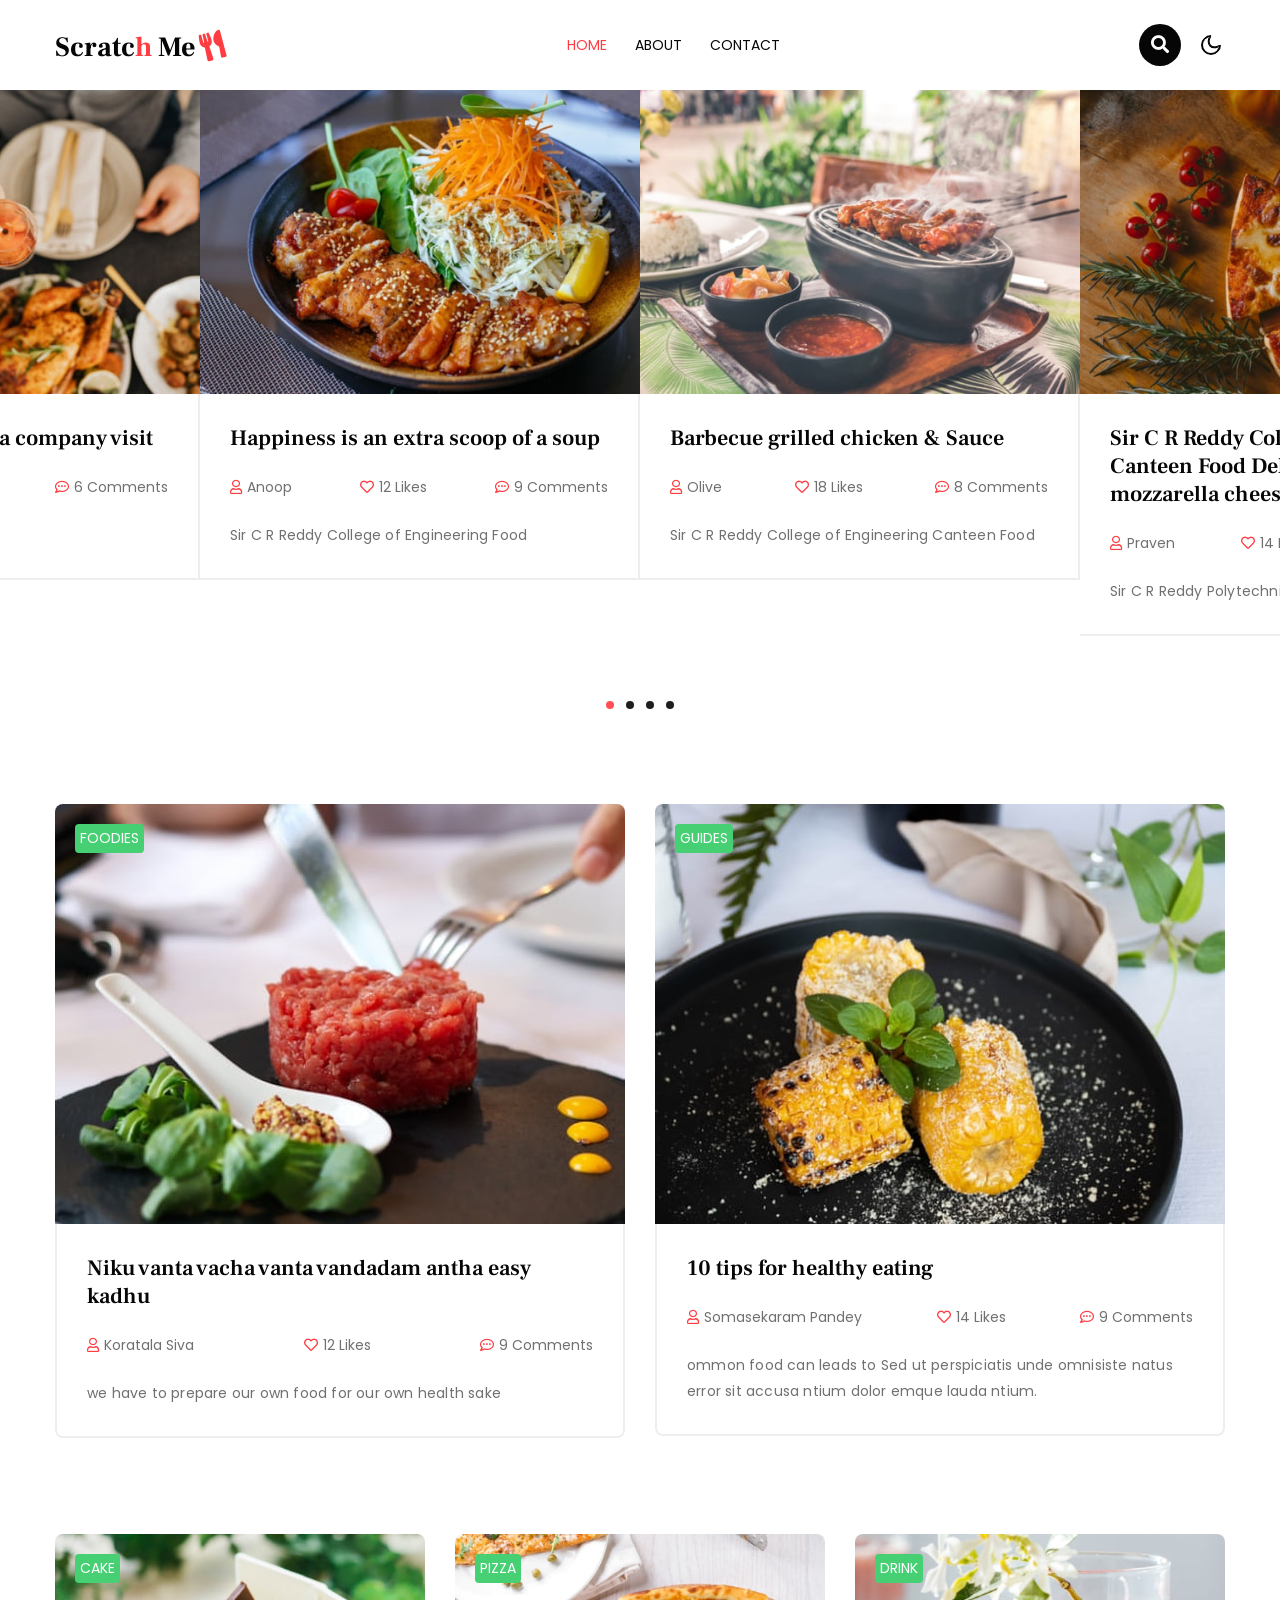
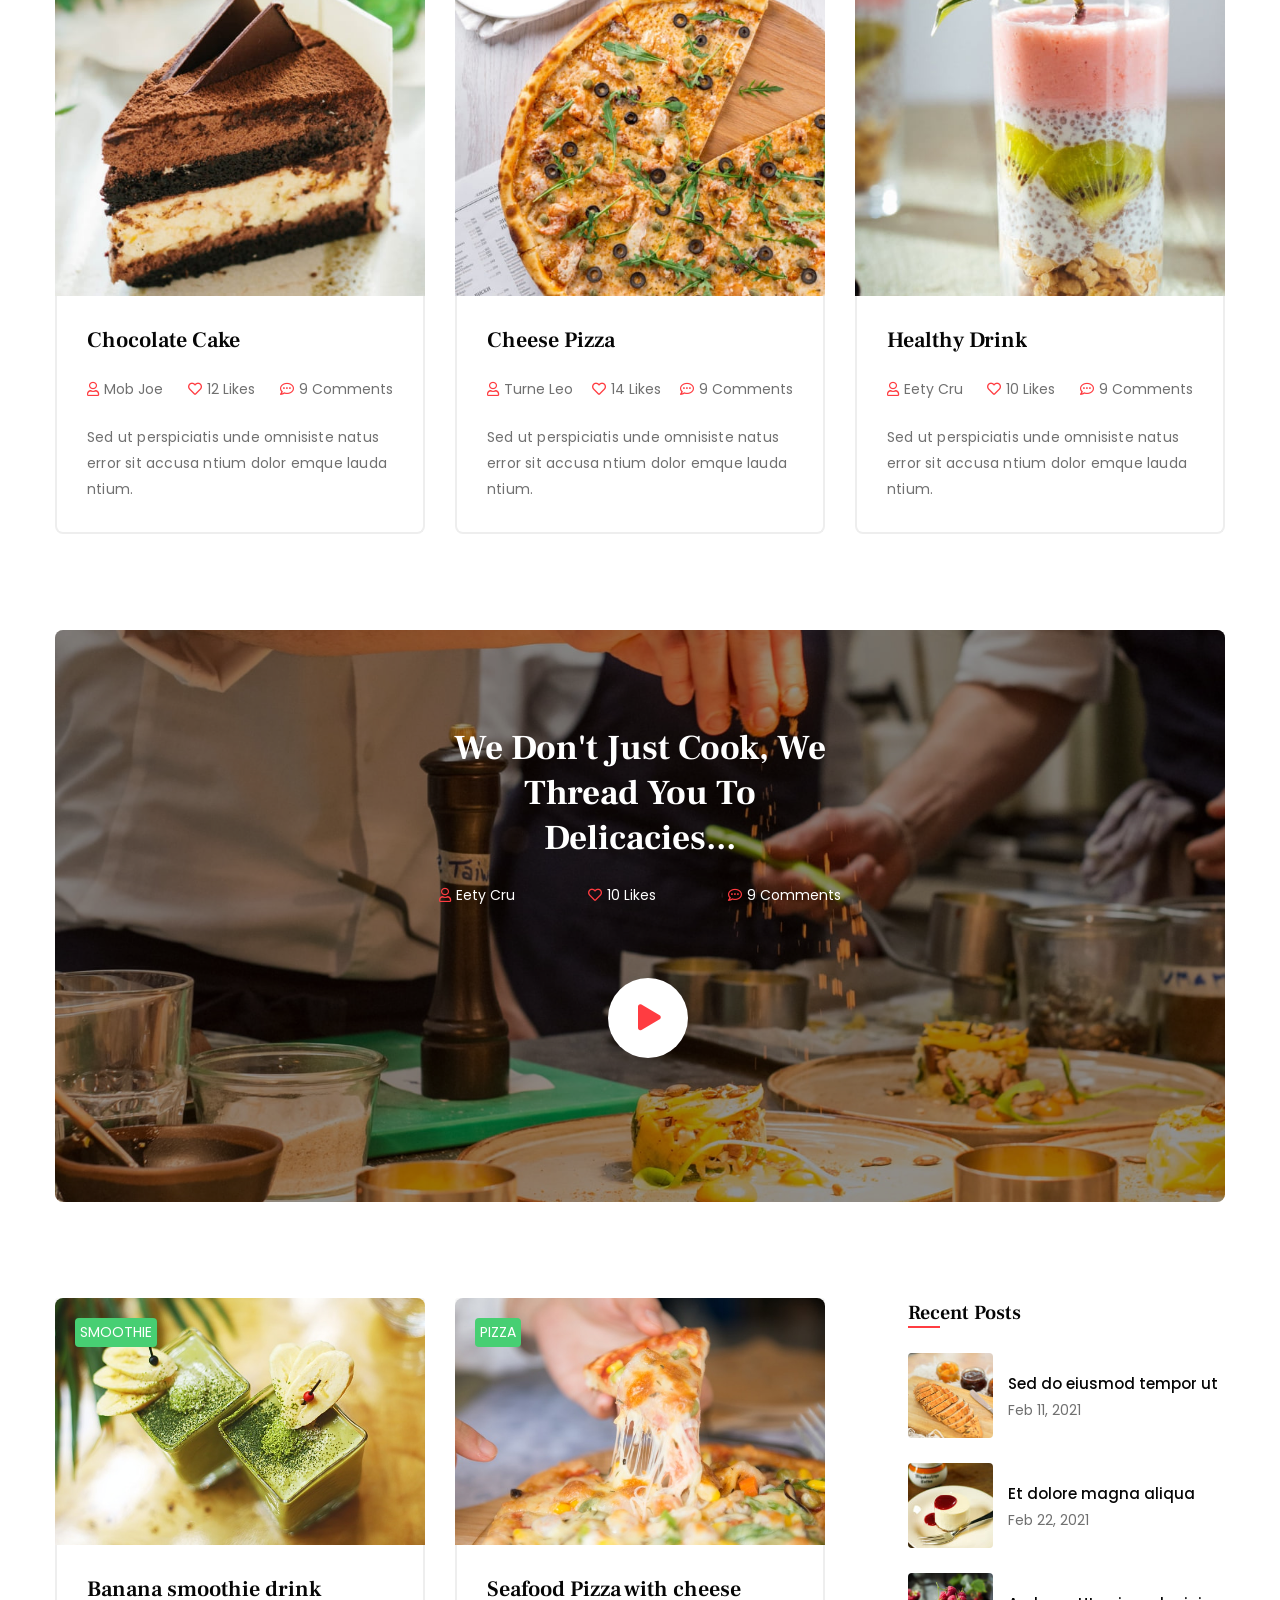
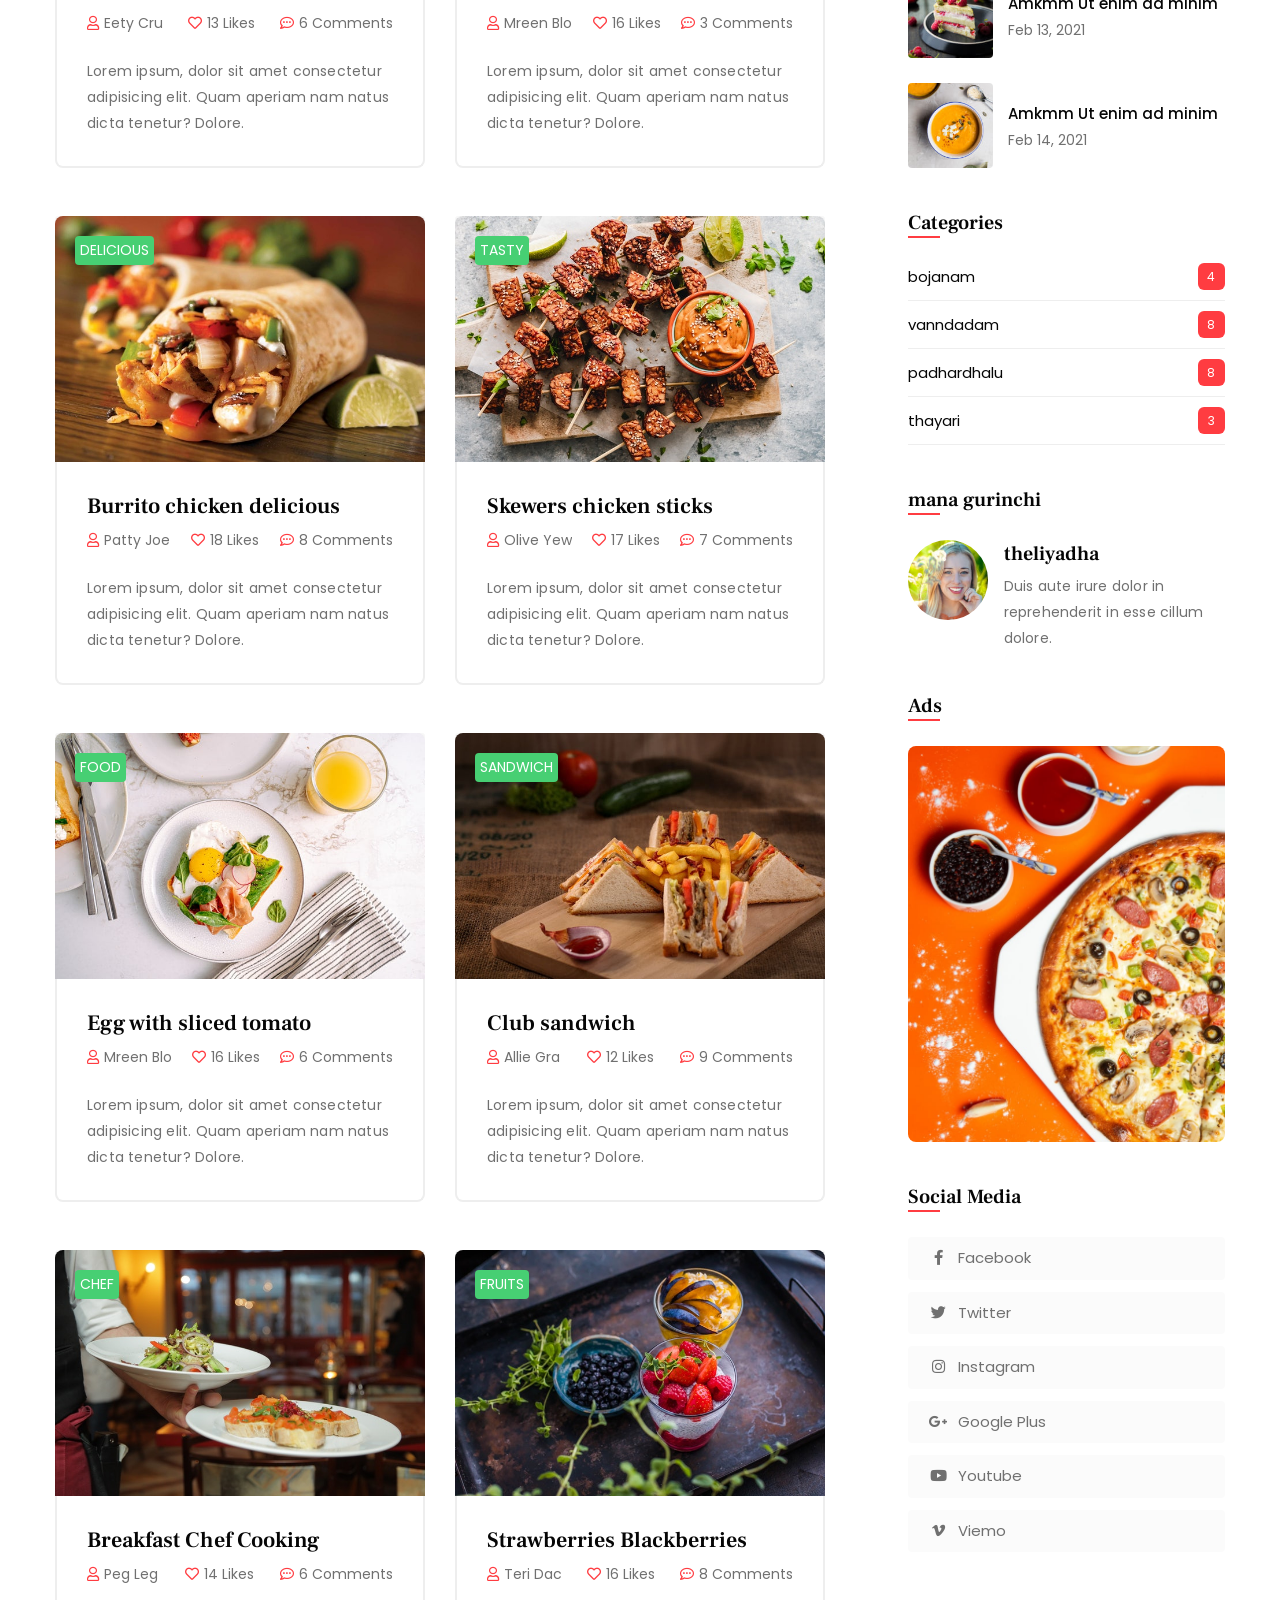
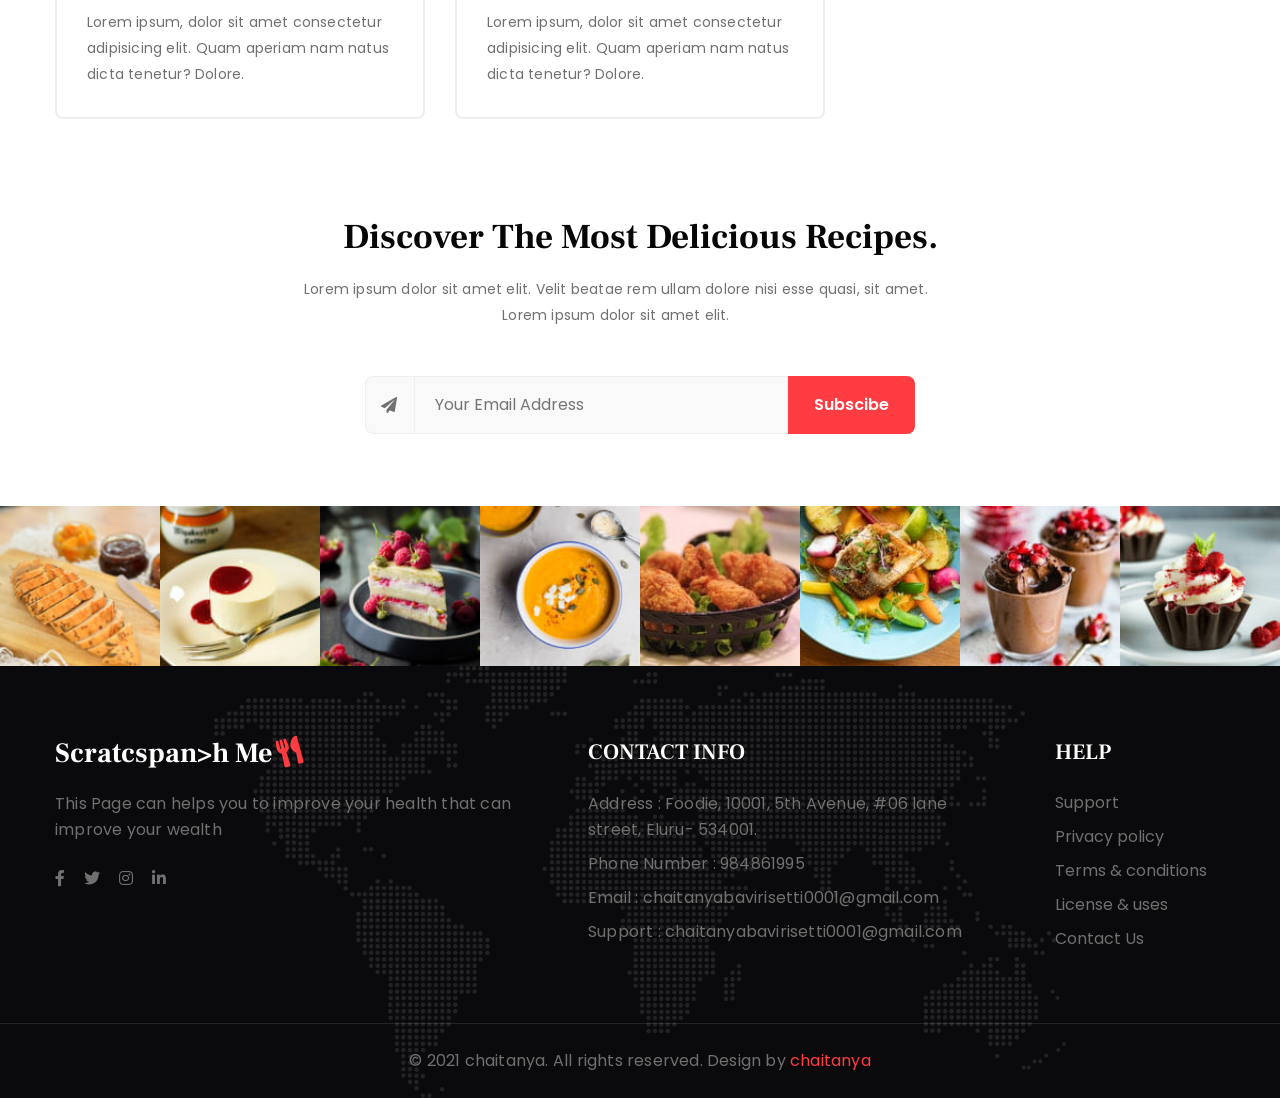
==== commit f848cefb: "after effects" ====
--- a/Foodie-Blog-Starter/index.html
+++ b/Foodie-Blog-Starter/index.html
@@ -44,10 +44,10 @@
                             <a class="nav-link" href="index.html">Home <span class="sr-only">(current)</span></a>
                         </li>
                         <li class="nav-item">
-                            <a class="nav-link" href="about.html">About</a>
+                            <a class="nav-link" href="index.about.html">About</a>
                         </li>
                         <li class="nav-item">
-                            <a class="nav-link" href="contact.html">Contact</a>
+                            <a class="nav-link" href="index.contacts.html">Contact</a>
                         </li>
                     </ul>
                 </div>
@@ -93,14 +93,13 @@
                         <div class="title-wrap">
                             <h4 class="title"><a href="blog-single.html">Happiness is an extra scoop of a soup</a></h4>
                             <ul class="admin-list mt-2 mb-4">
-                                <li><a href="#blog"><i class="far fa-user"></i>Mob Joe
+                                <li><a href="#blog"><i class="far fa-user"></i>Anoop
                                     </a></li>
                                 <li><a href="#blog"><i class="far fa-heart"></i>12 Likes</a></li>
                                 <li><a href="#blog"><i class="far fa-comment-dots"></i>9 Comments</a>
                                 </li>
                             </ul>
-                            <p>Neque porro quisquam est, qui dolorem ipsum quia dolor sit amet sed do eiusmod tempor
-                                incididunt ut labore et dolore magna aliqua.</p>
+                            <p>Sir C R Reddy College of Engineering Food</p>
                         </div>
                     </div>
                 </div>
@@ -111,14 +110,13 @@
                         <div class="title-wrap">
                             <h4 class="title"><a href="blog-single.html">Barbecue grilled chicken & Sauce</a></h4>
                             <ul class="admin-list mt-2 mb-4">
-                                <li><a href="#blog"><i class="far fa-user"></i>Olive Yew
+                                <li><a href="#blog"><i class="far fa-user"></i>Olive
                                     </a></li>
                                 <li><a href="#blog"><i class="far fa-heart"></i>18 Likes</a></li>
                                 <li><a href="#blog"><i class="far fa-comment-dots"></i>8 Comments</a>
                                 </li>
                             </ul>
-                            <p>Neque porro quisquam est, qui dolorem ipsum quia dolor sit amet sed do eiusmod tempor
-                                incididunt ut labore et dolore magna aliqua.</p>
+                            <p>Sir C R Reddy College of Engineering Canteen Food </p>
                         </div>
                     </div>
                 </div>
@@ -127,16 +125,15 @@
                         <a href="blog-single.html"><img src="assets/images/banner-blog3.jpg" class="img-fluid img-responsive"
                                 alt="news image"></a>
                         <div class="title-wrap">
-                            <h4 class="title"><a href="blog-single.html">Delicious pizza with mozzarella cheese</a></h4>
-                            <ul class="admin-list mt-2 mb-4">
-                                <li><a href="#blog"><i class="far fa-user"></i>Patty Joe
+                            <h4 class="title"><a href="blog-single.html">Sir C R Reddy College of Engineering Canteen Food Delicious pizza with mozzarella cheese</a></h4>
+                            <ul class="admin-list mt-2 mb-4">
+                                <li><a href="#blog"><i class="far fa-user"></i>Praven
                                     </a></li>
                                 <li><a href="#blog"><i class="far fa-heart"></i>14 Likes</a></li>
                                 <li><a href="#blog"><i class="far fa-comment-dots"></i>5 Comments</a>
                                 </li>
                             </ul>
-                            <p>Neque porro quisquam est, qui dolorem ipsum quia dolor sit amet sed do eiusmod tempor
-                                incididunt ut labore et dolore magna aliqua.</p>
+                            <p>Sir C R Reddy Polytechnic  Canteen Food</p>
                         </div>
                     </div>
                 </div>
@@ -147,14 +144,13 @@
                         <div class="title-wrap">
                             <h4 class="title"><a href="blog-single.html">How to make a quick and easy breakfast?</a></h4>
                             <ul class="admin-list mt-2 mb-4">
-                                <li><a href="#blog"><i class="far fa-user"></i>Mreen Blo
+                                <li><a href="#blog"><i class="far fa-user"></i>Manas Dora
                                     </a></li>
                                 <li><a href="#blog"><i class="far fa-heart"></i>13 Likes</a></li>
                                 <li><a href="#blog"><i class="far fa-comment-dots"></i>6 Comments</a>
                                 </li>
                             </ul>
-                            <p>Neque porro quisquam est, qui dolorem ipsum quia dolor sit amet sed do eiusmod tempor
-                                incididunt ut labore et dolore magna aliqua.</p>
+                            <p>home made Tasty food</p>
                         </div>
                     </div>
                 </div>
@@ -200,7 +196,7 @@
                         <div class="title-wrap">
                             <h4 class="title"><a href="blog-single.html">The plate of rice & cooked meat</a></h4>
                             <ul class="admin-list mt-2 mb-4">
-                                <li><a href="#blog"><i class="far fa-user"></i>Teri Dac
+                                <li><a href="#blog"><i class="far fa-user"></i>Teriangala Maa
                                     </a></li>
                                 <li><a href="#blog"><i class="far fa-heart"></i>14 Likes</a></li>
                                 <li><a href="#blog"><i class="far fa-comment-dots"></i>4 Comments</a>
@@ -217,13 +213,13 @@
                         <div class="title-wrap">
                             <h4 class="title"><a href="blog-single.html">Best foods to take for a company visit</a></h4>
                             <ul class="admin-list mt-2 mb-4">
-                                <li><a href="#blog"><i class="far fa-user"></i>Aida Bue
+                                <li><a href="#blog"><i class="far fa-user"></i>Adi batla
                                     </a></li>
                                 <li><a href="#blog"><i class="far fa-heart"></i>10 Likes</a></li>
                                 <li><a href="#blog"><i class="far fa-comment-dots"></i>6 Comments</a>
                                 </li>
                             </ul>
-                            <p>naku doubtey</p>
+                            <p>naku doubteyyy</p>
                         </div>
                     </div>
                 </div>
@@ -245,16 +241,15 @@
                             <a href="blog-single.html" class="category-style">Foodies</a>
                         </div>
                         <div class="title-wrap title-wrap-2">
-                            <h4 class="title"><a href="#blog">niku vanta vacha vanta vandadam antha easy kadhu</a></h4>
-                            <ul class="admin-list mt-2 mb-4">
-                                <li><a href="#blog"><i class="far fa-user"></i>Mob Joe
+                            <h4 class="title"><a href="#blog">Niku vanta vacha vanta vandadam antha easy kadhu</a></h4>
+                            <ul class="admin-list mt-2 mb-4">
+                                <li><a href="#blog"><i class="far fa-user"></i>Koratala Siva
                                     </a></li>
                                 <li><a href="#blog"><i class="far fa-heart"></i>12 Likes</a></li>
                                 <li><a href="#blog"><i class="far fa-comment-dots"></i>9 Comments</a>
                                 </li>
                             </ul>
-                            <p>Sed ut perspiciatis unde omnisiste natus error sit accusa ntium dolor emque
-                                lauda ntium.</p>
+                            <p>we have to prepare our own food for our own health sake</p>
                         </div>
                     </div>
                 </div>
@@ -269,13 +264,13 @@
                         <div class="title-wrap title-wrap-2">
                             <h4 class="title"><a href="#blog">10 tips for healthy eating</a></h4>
                             <ul class="admin-list mt-2 mb-4">
-                                <li><a href="#blog"><i class="far fa-user"></i>Turne Leo
+                                <li><a href="#blog"><i class="far fa-user"></i>Somasekaram Pandey
                                     </a></li>
                                 <li><a href="#blog"><i class="far fa-heart"></i>14 Likes</a></li>
                                 <li><a href="#blog"><i class="far fa-comment-dots"></i>9 Comments</a>
                                 </li>
                             </ul>
-                            <p>Sed ut perspiciatis unde omnisiste natus error sit accusa ntium dolor emque
+                            <p> ommon food can leads to Sed ut perspiciatis unde omnisiste natus error sit accusa ntium dolor emque
                                 lauda ntium.</p>
                         </div>
                     </div>
@@ -780,11 +775,10 @@
                     <div class="col-lg-5 col-md-6 footer-list-29 footer-1">
                         <h2 class="mb-4">
                             <a class="footer-logo" href="index.html">
-                                Foodi<span>e</span> Blog<i class="fas fa-utensils"></i>
+                                Scratcspan>h</span> Me<i class="fas fa-utensils"></i>
                             </a>
                         </h2>
-                        <p>Lorem ipsum viverra feugiat. Pellen tesque libero ut justo, ultrices in ligula. Semper at
-                            tempufddfel. Lorem ipsum dolor sit amet Semper at elit team advisors.</p>
+                        <p>This Page can helps you to improve your health that can improve your wealth </p>
                         <div class="main-social-footer-29 mt-md-4 mt-3">
                             <a href="#facebook" class="facebook"><i class="fab fa-facebook-f"></i></a>
                             <a href="#twitter" class="twitter"><i class="fab fa-twitter"></i></a>
@@ -795,11 +789,11 @@
 
                     <div class="col-xl-5 col-lg-4 col-md-6 footer-list-29 footer-1 px-xl-5 mt-md-0 mt-5">
                         <h6 class="footer-title-29">Contact Info </h6>
-                        <p class="mb-2">Address : Foodie, 10001, 5th Avenue, #06 lane street, NY - 62617.
+                        <p class="mb-2">Address : Foodie, 10001, 5th Avenue, #06 lane street, Eluru- 534001.
                         </p>
-                        <p class="mb-2">Phone Number : <a href="tel:+1(21) 234 4567">+1(21) 234 4567</a></p>
-                        <p class="mb-2">Email : <a href="mailto:info@example.com">info@example.com</a></p>
-                        <p>Support : <a href="mailto:info@support.com">info@support.com</a></p>
+                        <p class="mb-2">Phone Number : <a href="tel:+1(21) 234 4567">984861995</a></p>
+                        <p class="mb-2">Email : <a href="mailto:info@example.com">chaitanyabavirisetti0001@gmail.com</a></p>
+                        <p>Support : <a href="mailto:chaitanyabavirisetti0001@gmail.com">chaitanyabavirisetti0001@gmail.com</a></p>
                     </div>
 
                     <div class="col-xl-2 col-lg-3 col-md-6 col-sm-5 col-6 footer-list-29 footer-2 mt-lg-0 mt-5">
@@ -809,7 +803,7 @@
                             <li><a href="#privacy">Privacy policy</a></li>
                             <li><a href="#terms">Terms & conditions</a></li>
                             <li><a href="#license">License & uses</a></li>
-                            <li><a href="contact.html">Contact Us</a></li>
+                            <li><a href="index.contacts.html">Contact Us</a></li>
                         </ul>
                     </div>
                 </div>
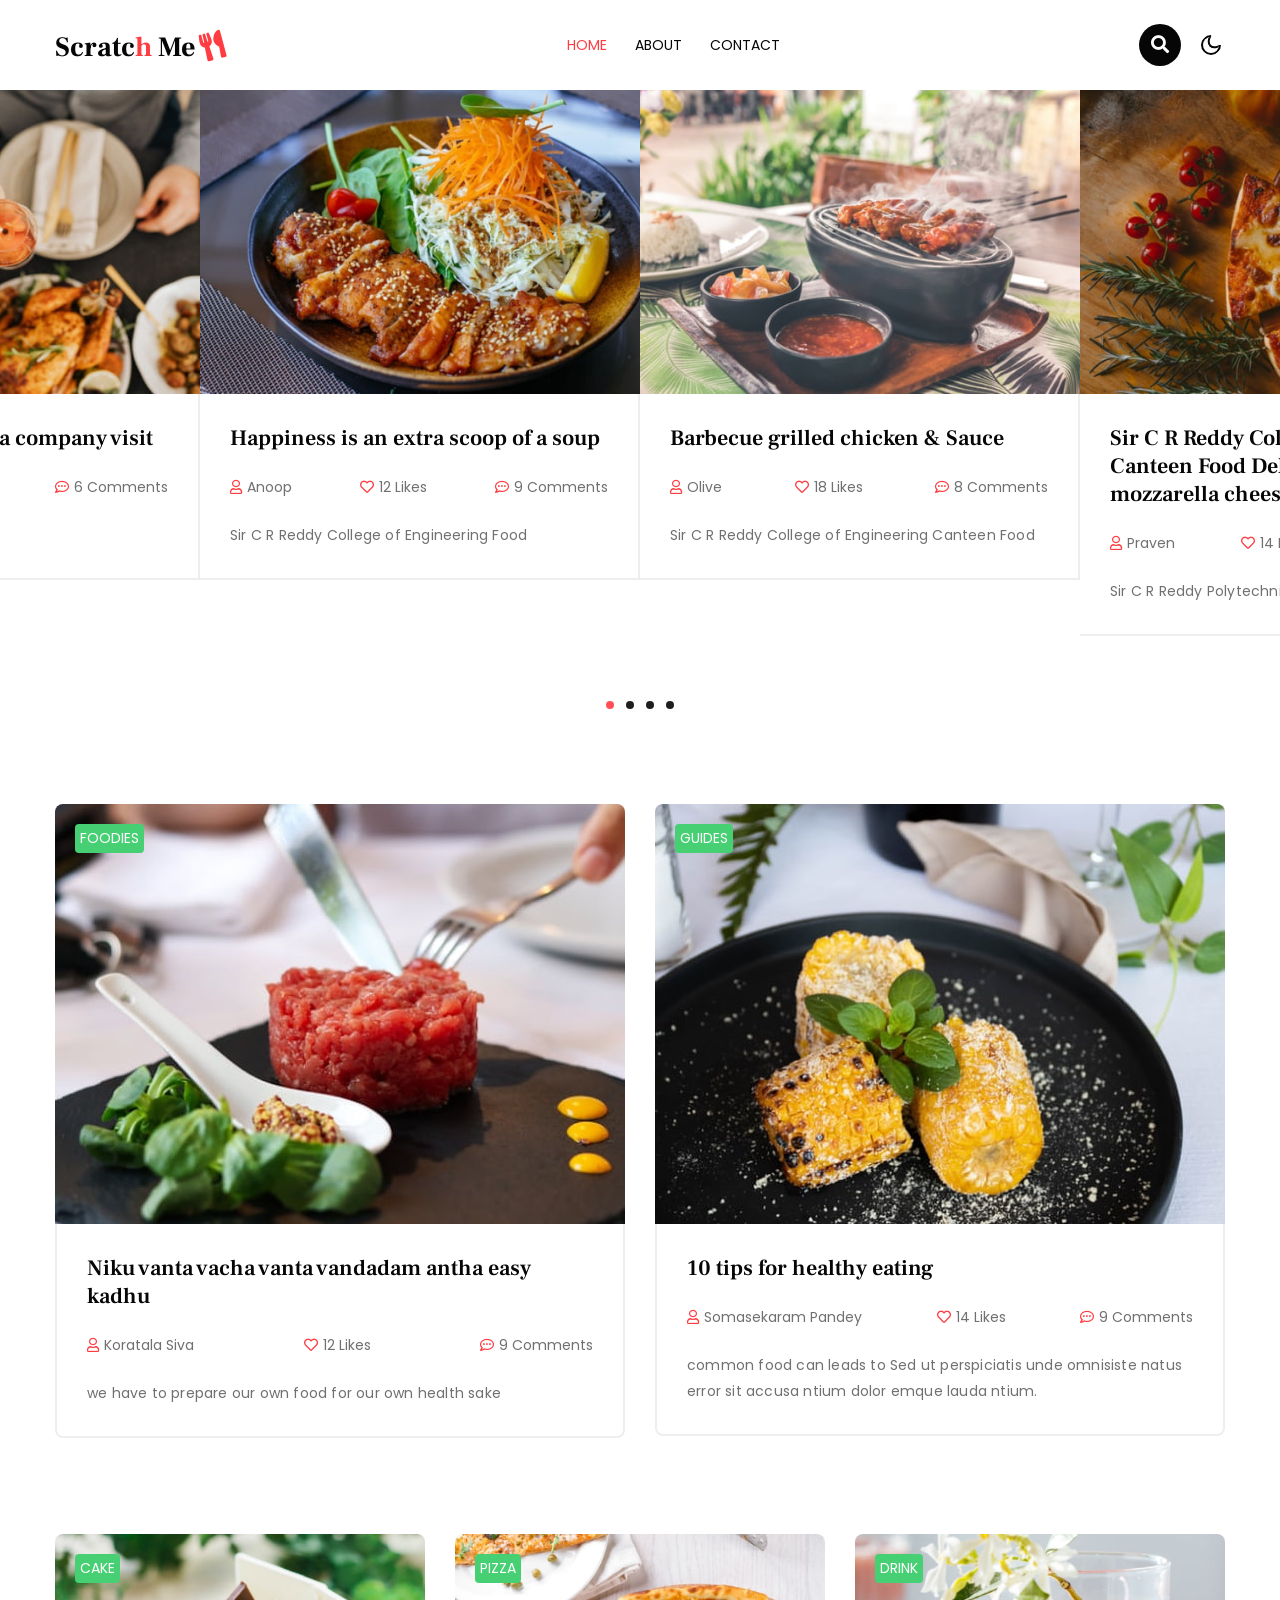
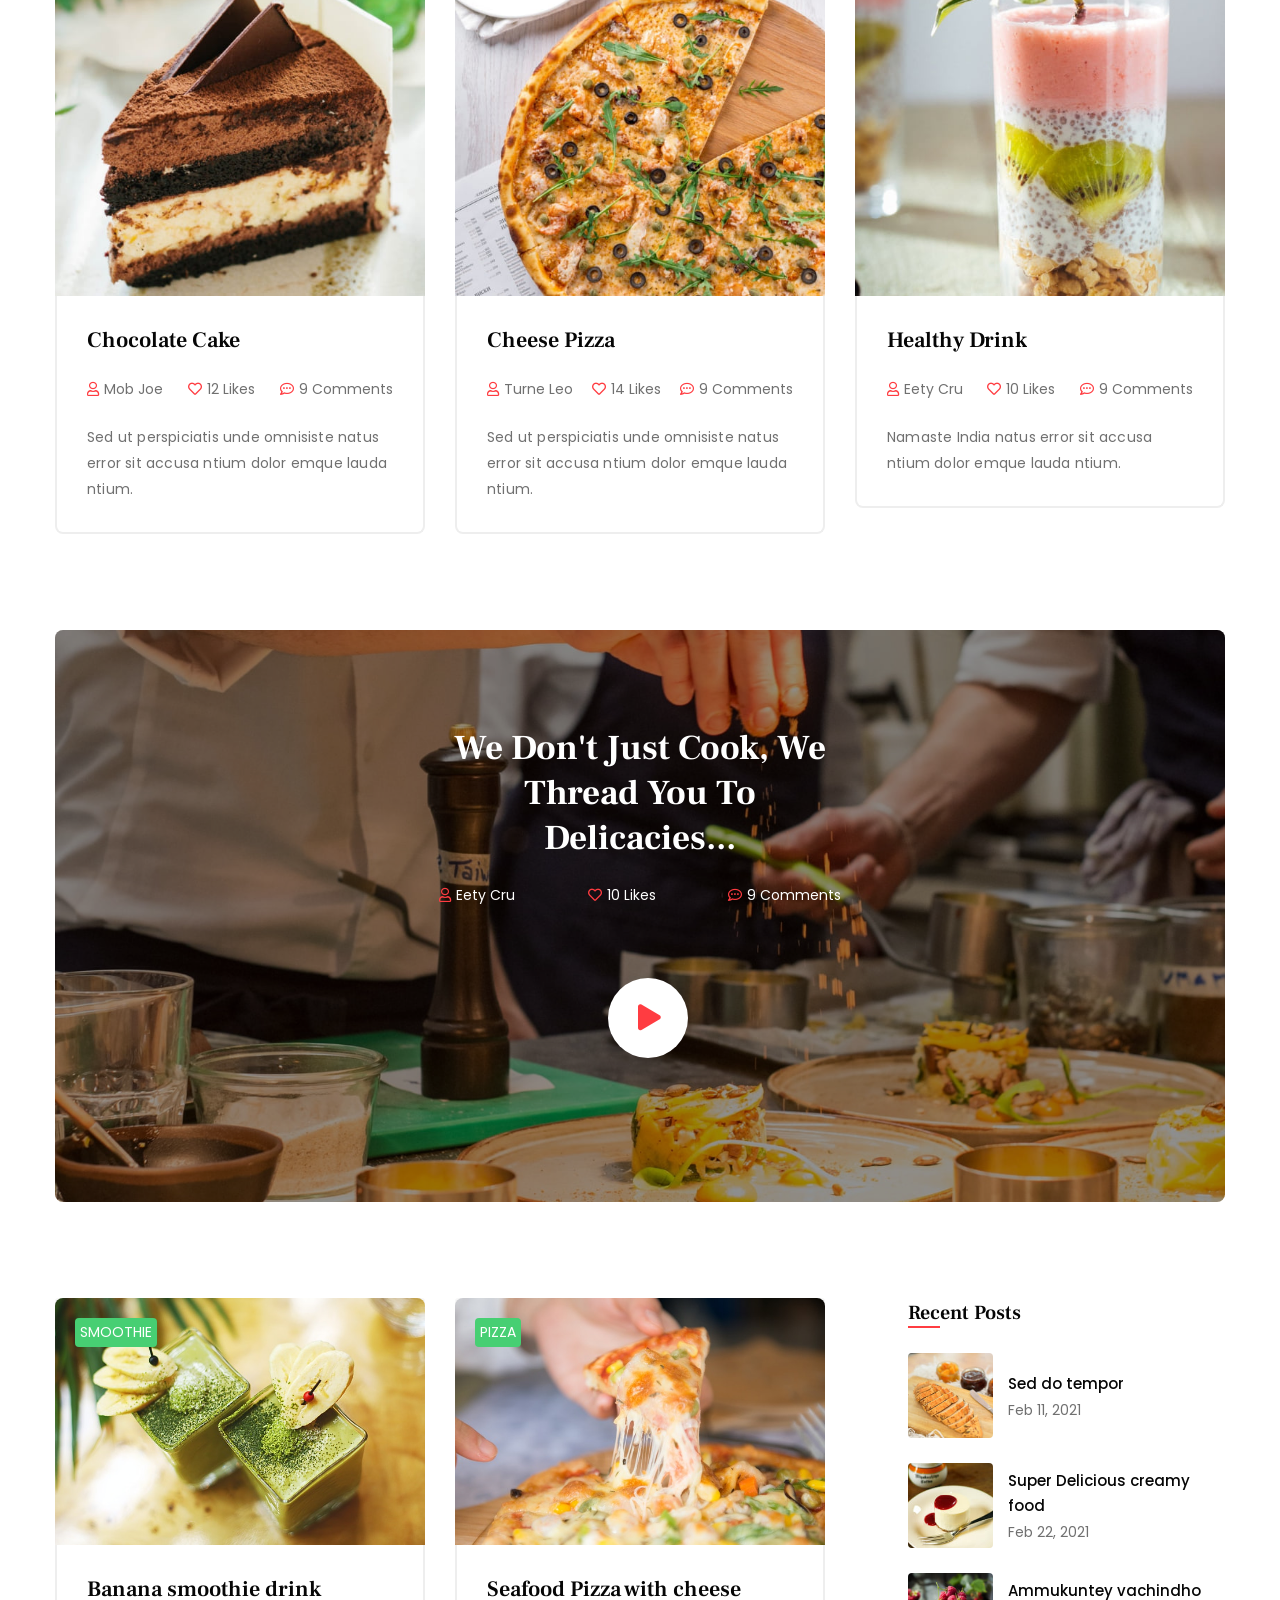
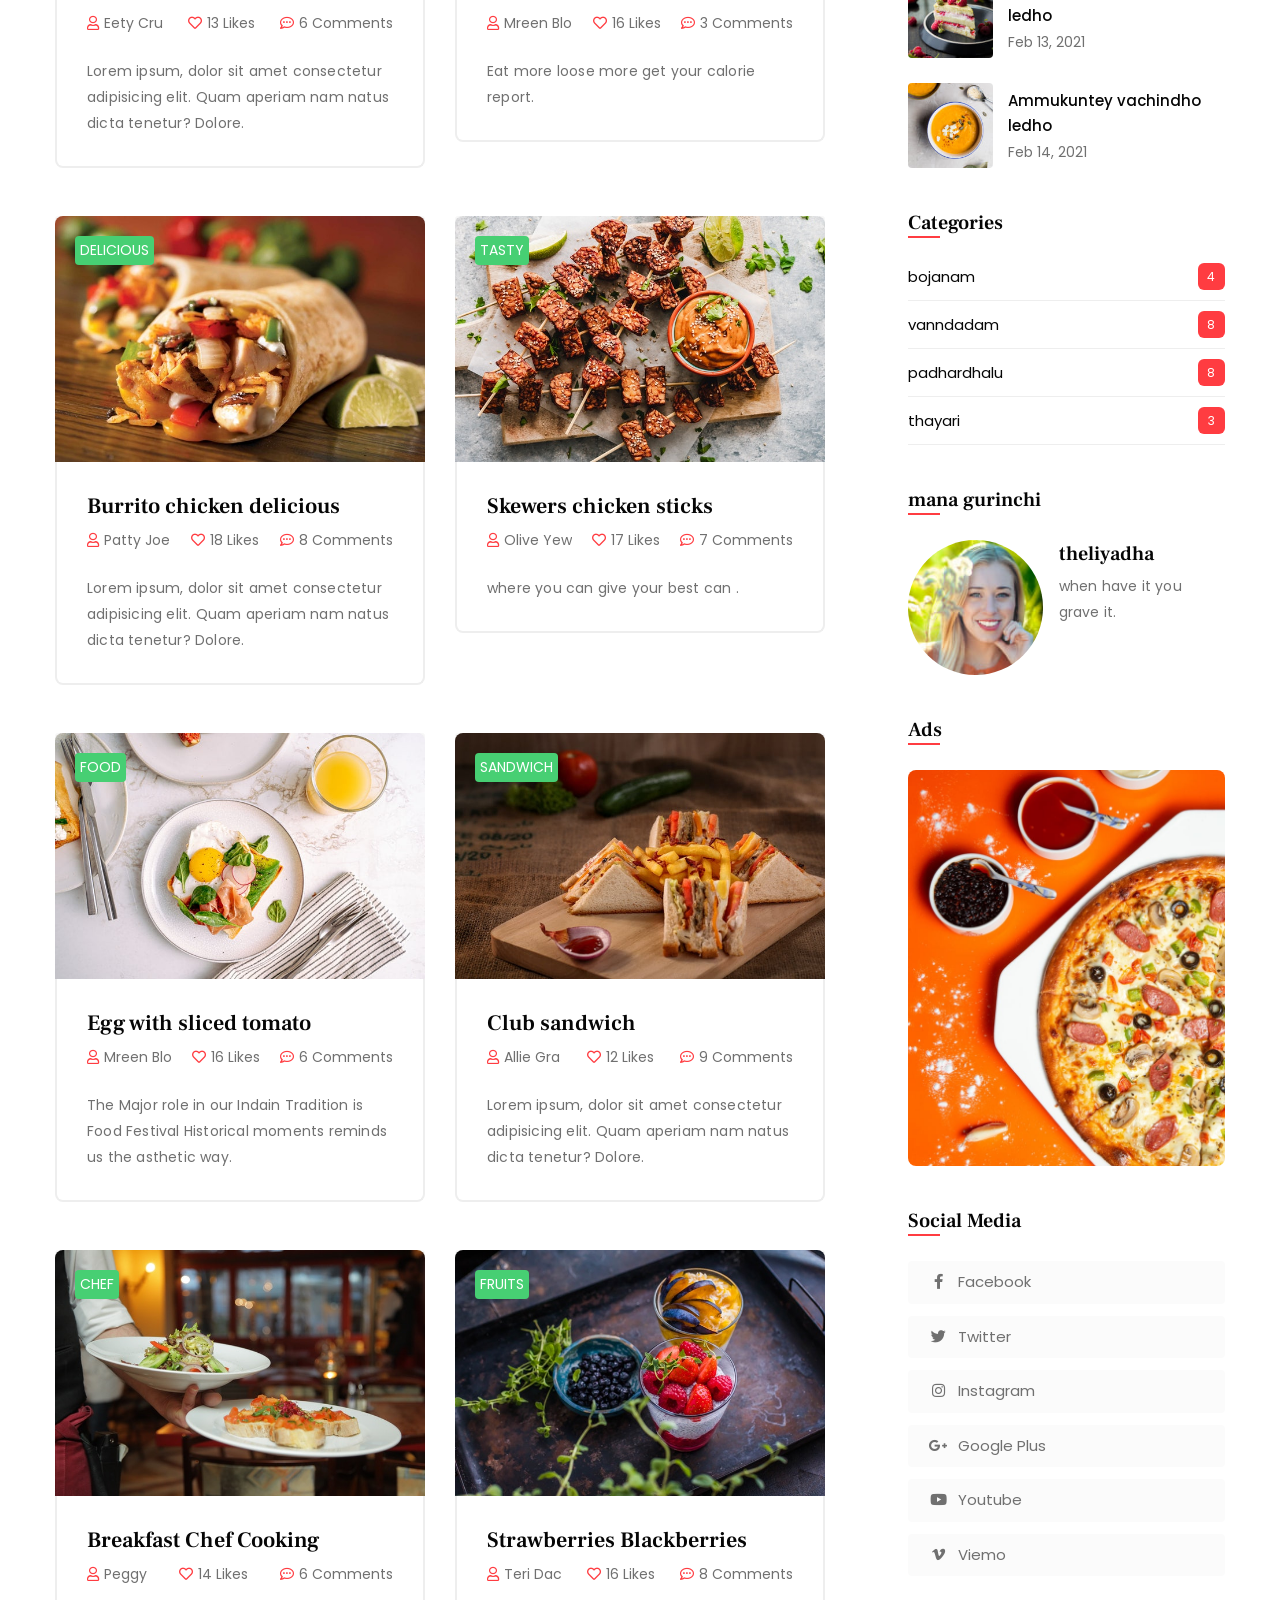
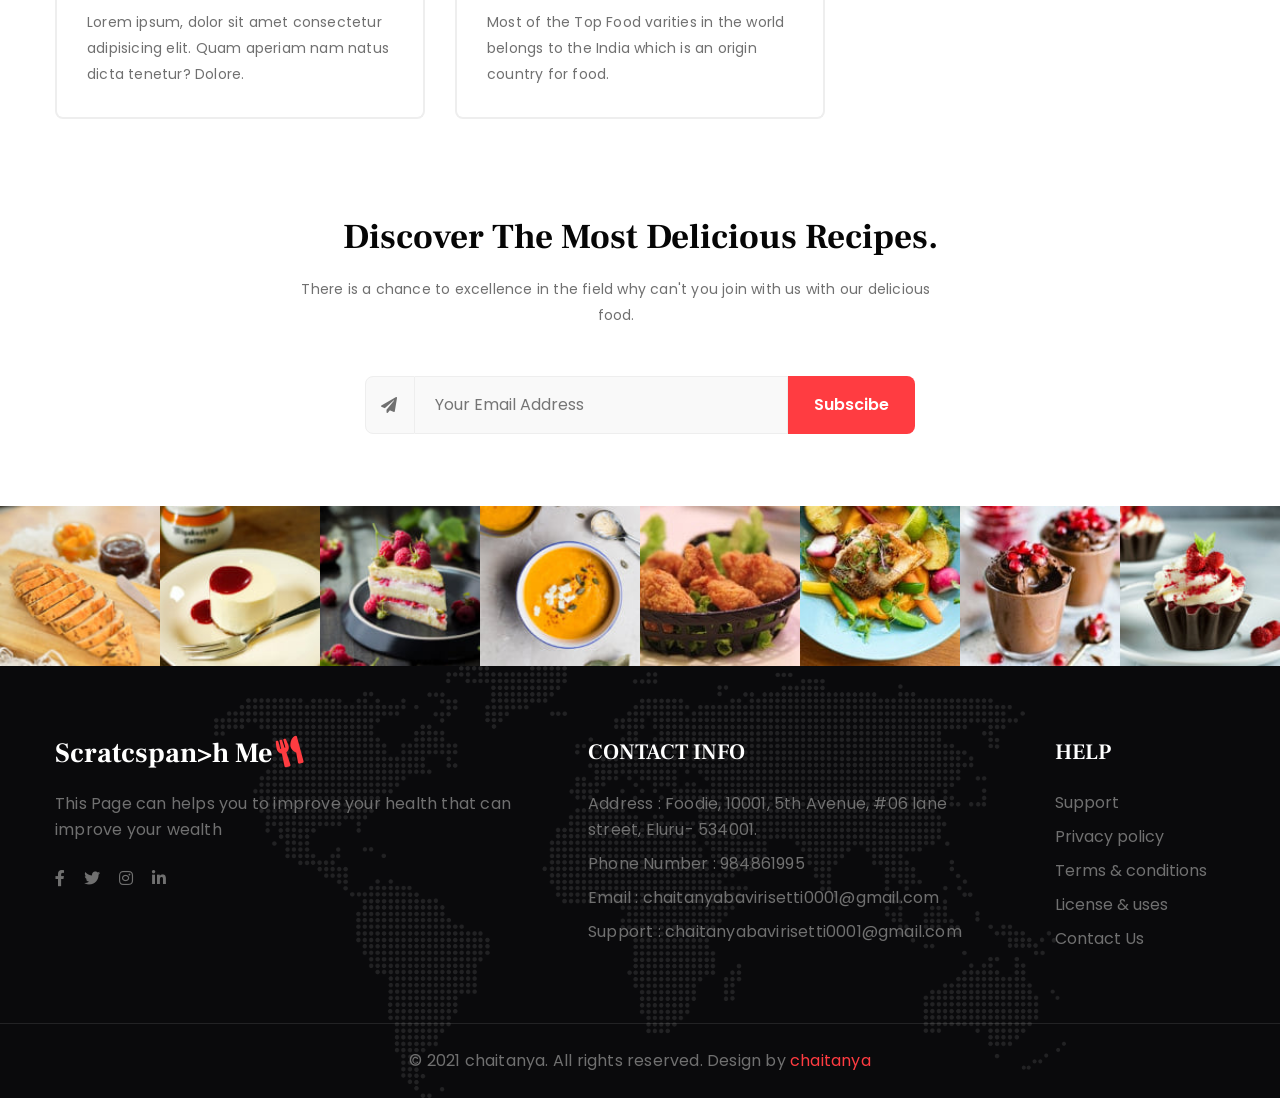
==== commit 89a98ddb: "2nd indexing" ====
--- a/Foodie-Blog-Starter/index.html
+++ b/Foodie-Blog-Starter/index.html
@@ -15,6 +15,8 @@
     <!-- //google-fonts -->
     <!-- Template CSS Style link -->
     <link rel="stylesheet" href="assets/css/style-starter.css">
+    <meta name="google-site-verification" content="oxiB0-CkTOIaMRCZ3PgUhL8wCQJccO5k1FKCsfKJOOU" />
+    <meta name="google-site-verification" content="3bR0_mv9Ipy827pK8RquRQ-90FmZ5lnpm-Ufv4ZOvbQ" />
 </head>
 
 <body>
@@ -270,7 +272,7 @@
                                 <li><a href="#blog"><i class="far fa-comment-dots"></i>9 Comments</a>
                                 </li>
                             </ul>
-                            <p> ommon food can leads to Sed ut perspiciatis unde omnisiste natus error sit accusa ntium dolor emque
+                            <p> common food can leads to Sed ut perspiciatis unde omnisiste natus error sit accusa ntium dolor emque
                                 lauda ntium.</p>
                         </div>
                     </div>
@@ -345,7 +347,7 @@
                                 <li><a href="#blog"><i class="far fa-comment-dots"></i>9 Comments</a>
                                 </li>
                             </ul>
-                            <p>Sed ut perspiciatis unde omnisiste natus error sit accusa ntium dolor emque
+                            <p>Namaste India  natus error sit accusa ntium dolor emque
                                 lauda ntium.</p>
                         </div>
                     </div>
@@ -434,8 +436,7 @@
                                     <li><a href="#blog"><i class="far fa-comment-dots"></i>3 Comments</a>
                                     </li>
                                 </ul>
-                                <p>Lorem ipsum, dolor sit amet consectetur adipisicing elit. Quam aperiam nam natus
-                                    dicta tenetur? Dolore.
+                                <p>Eat more loose more get your calorie report.
                                 </p>
                             </div>
                         </div>
@@ -478,8 +479,7 @@
                                     <li><a href="#blog"><i class="far fa-comment-dots"></i>7 Comments</a>
                                     </li>
                                 </ul>
-                                <p>Lorem ipsum, dolor sit amet consectetur adipisicing elit. Quam aperiam nam natus
-                                    dicta tenetur? Dolore.
+                                <p>where you can give your best can .
                                 </p>
                             </div>
                         </div>
@@ -500,8 +500,7 @@
                                     <li><a href="#blog"><i class="far fa-comment-dots"></i>6 Comments</a>
                                     </li>
                                 </ul>
-                                <p>Lorem ipsum, dolor sit amet consectetur adipisicing elit. Quam aperiam nam natus
-                                    dicta tenetur? Dolore.
+                                <p>The Major role in our Indain Tradition is Food Festival Historical moments reminds us the asthetic way.
                                 </p>
                             </div>
                         </div>
@@ -512,7 +511,10 @@
                                         alt="Card image cap">
                                 </a>
                                 <a href="blog-single.html" class="category-style">Sandwich</a>
-                            </div>
+                                   
+                                <a href="" class="">
+                                
+                                </a>                            </div>
                             <div class="title-wrap title-wrap-2">
                                 <h4 class="title"><a href="#blog">Club sandwich </a></h4>
                                 <ul class="admin-list mt-2 mb-4">
@@ -538,7 +540,7 @@
                             <div class="title-wrap title-wrap-2">
                                 <h4 class="title"><a href="#blog">Breakfast Chef Cooking</a></h4>
                                 <ul class="admin-list mt-2 mb-4">
-                                    <li><a href="#blog"><i class="far fa-user"></i>Peg Leg
+                                    <li><a href="#blog"><i class="far fa-user"></i>Peggy
                                         </a></li>
                                     <li><a href="#blog"><i class="far fa-heart"></i>14 Likes</a></li>
                                     <li><a href="#blog"><i class="far fa-comment-dots"></i>6 Comments</a>
@@ -566,8 +568,7 @@
                                     <li><a href="#blog"><i class="far fa-comment-dots"></i>8 Comments</a>
                                     </li>
                                 </ul>
-                                <p>Lorem ipsum, dolor sit amet consectetur adipisicing elit. Quam aperiam nam natus
-                                    dicta tenetur? Dolore.
+                                <p>Most of the Top Food varities in the world belongs to the India which is an  origin country for food.
                                 </p>
                             </div>
                         </div>
@@ -583,7 +584,7 @@
                             <article class="post">
                                 <img src="assets/images/blog-s1.jpg" alt="">
                                 <div class="text">
-                                    <a href="#blog">Sed do eiusmod tempor ut </a>
+                                    <a href="#blog">Sed do  tempor </a>
                                     <div class="post-info">Feb 11, 2021</div>
                                 </div>
                             </article>
@@ -591,7 +592,7 @@
                             <article class="post">
                                 <img src="assets/images/blog-s2.jpg" alt="">
                                 <div class="text">
-                                    <a href="#blog">Et dolore magna aliqua </a>
+                                    <a href="#blog">Super Delicious creamy food</a>
                                     <div class="post-info">Feb 22, 2021</div>
                                 </div>
 
@@ -599,14 +600,14 @@
 
                             <article class="post">
                                 <img src="assets/images/blog-s3.jpg" alt="">
-                                <div class="text"><a href="#blog">Amkmm Ut enim ad minim</a>
+                                <div class="text"><a href="#blog">Ammukuntey vachindho ledho</a>
                                     <div class="post-info">Feb 13, 2021</div>
                                 </div>
                             </article>
 
                             <article class="post">
                                 <img src="assets/images/blog-s4.jpg" alt="">
-                                <div class="text"><a href="#blog">Amkmm Ut enim ad minim</a>
+                                <div class="text"><a href="#blog">Ammukuntey vachindho ledho</a>
                                     <div class="post-info">Feb 14, 2021</div>
                                 </div>
                             </article>
@@ -640,7 +641,7 @@
                                 </div>
                                 <div class="right-ab-block">
                                     <h3>theliyadha</h3>
-                                    <p>Duis aute irure dolor in reprehenderit in esse cillum dolore.</p>
+                                    <p>when have it you grave it.</p>
                                 </div>
                             </div>
                         </div>
@@ -680,9 +681,8 @@
             <div class="bottom-info">
                 <div class="header-section text-center">
                     <h3 class="title-style">Discover the most delicious recipes.</h3>
-                    <p class="mt-3 pr-lg-5">Lorem ipsum dolor sit amet elit. Velit beatae
-                        rem ullam dolore nisi esse quasi, sit amet. Lorem ipsum dolor sit
-                        amet elit.</p>
+                    <p class="mt-3 pr-lg-5">There is a chance to excellence in the field why can't you join with us with 
+                        our delicious food.</p>
                 </div>
                 <form action="#" class="subscribe mt-5" method="post">
                     <div class="input-group-text"><i class="fas fa-paper-plane"></i></div>
